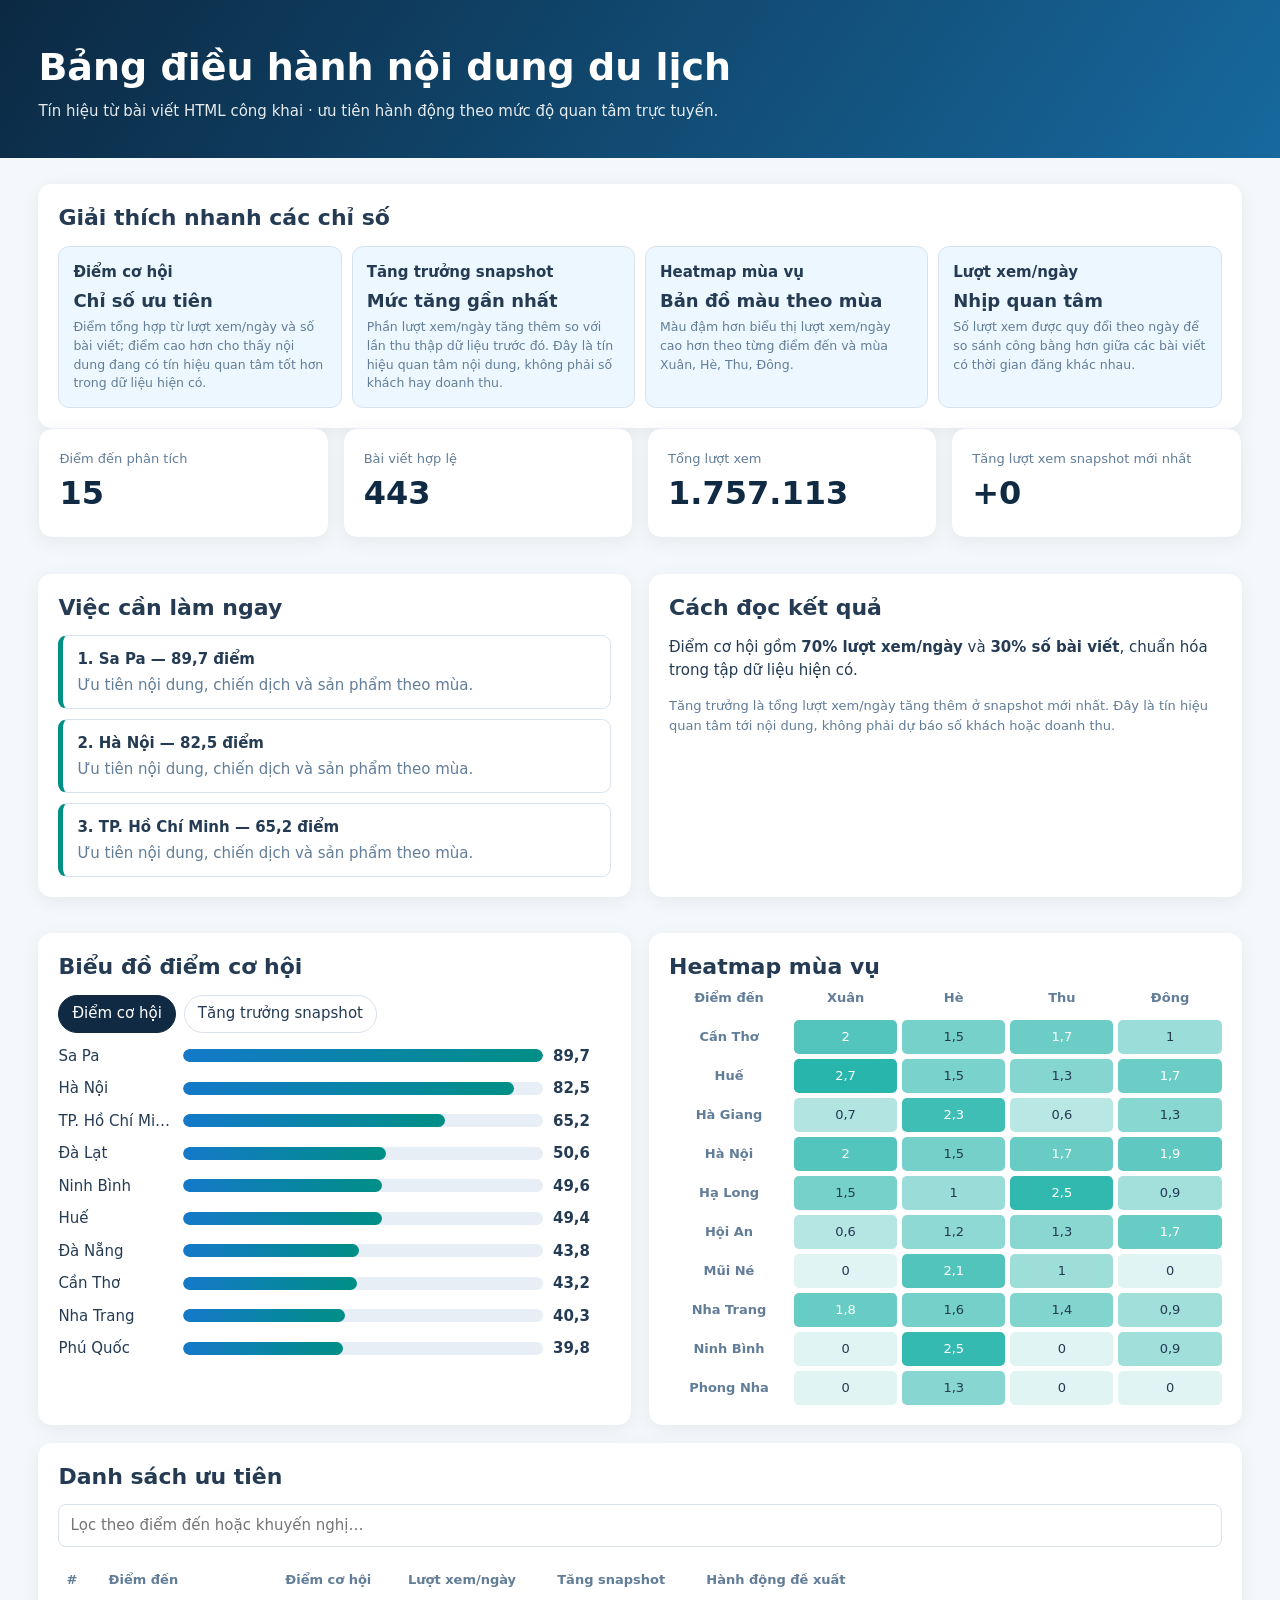
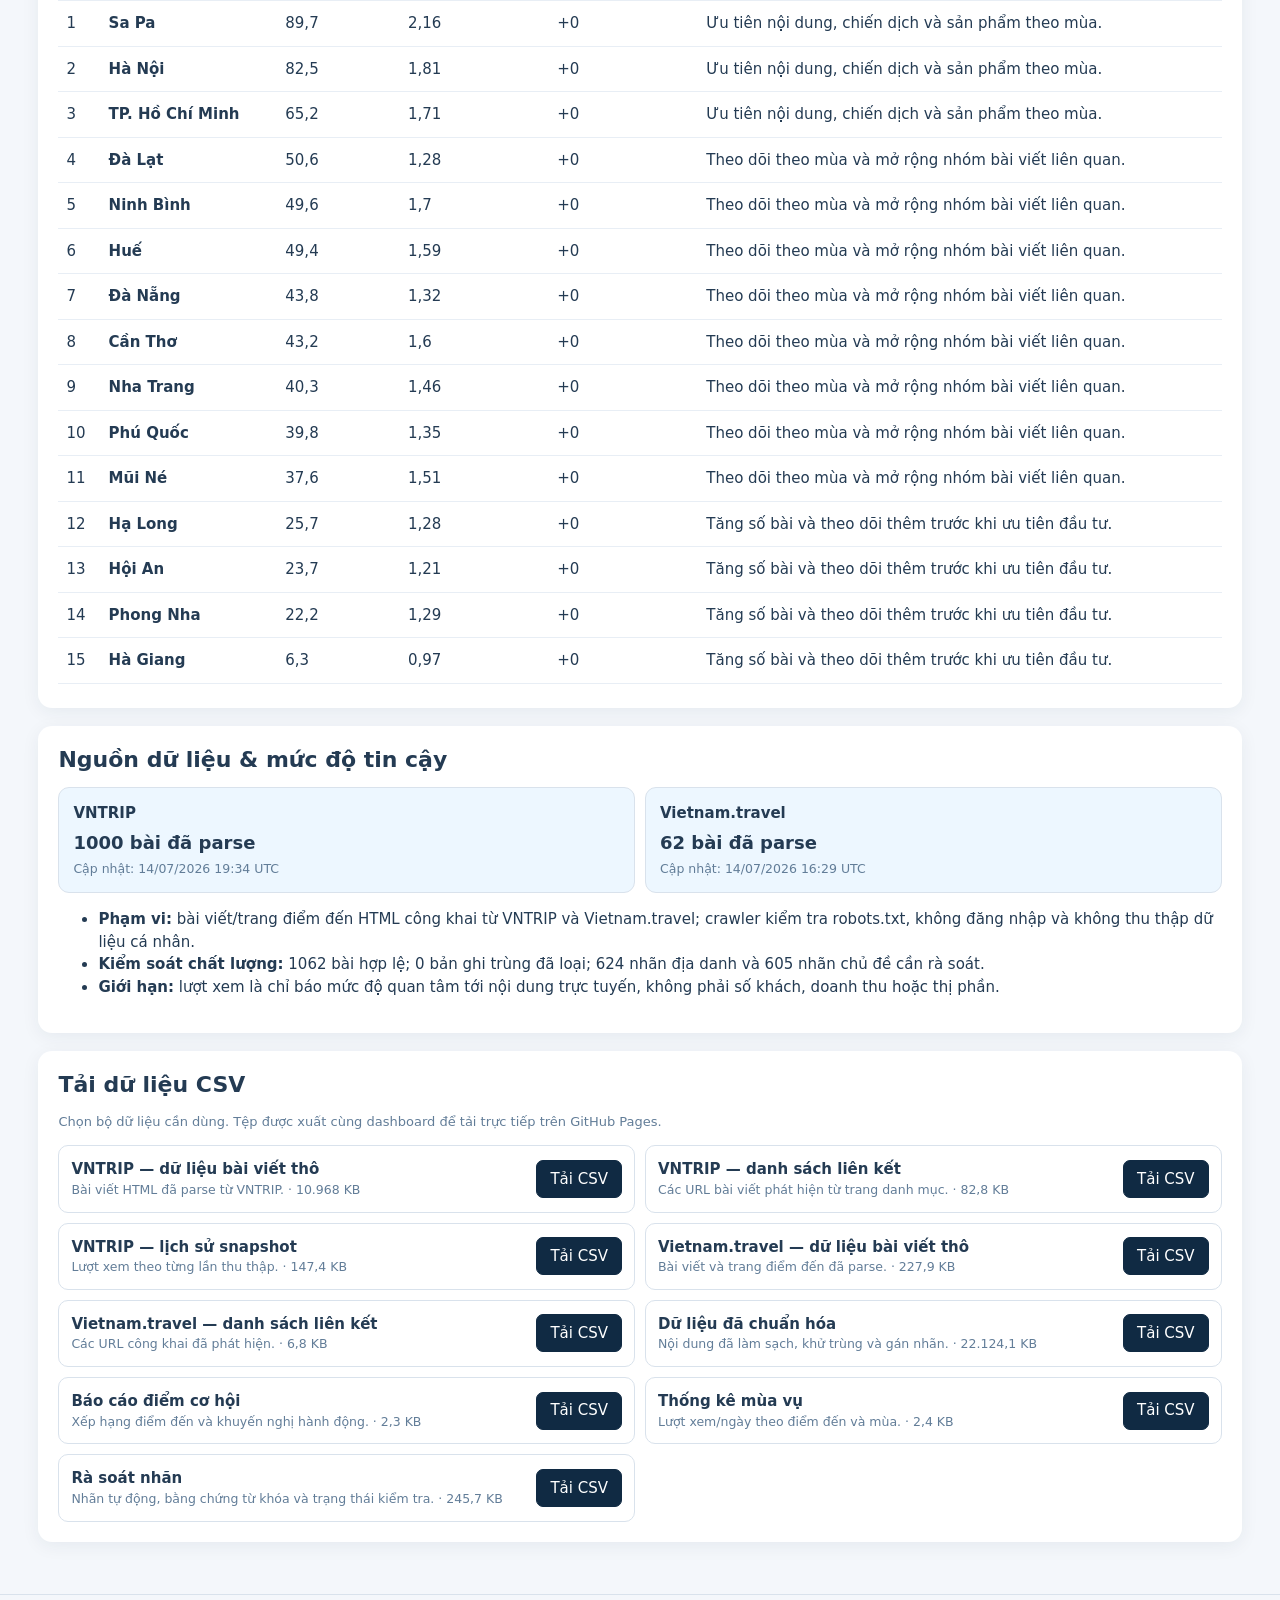
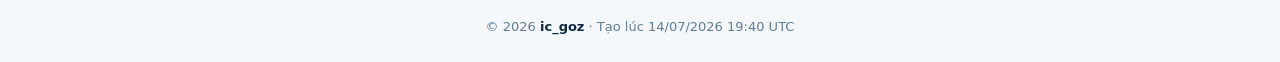
==== docs/index.html @ 6549a9a6 "chore: cập nhật dữ liệu và dashboard hằng ngày" ====
<!doctype html>
<html lang="vi"><head><meta charset="utf-8"><meta name="viewport" content="width=device-width,initial-scale=1"><title>Du lịch Việt Nam | Bảng điều hành nội dung</title><link rel="stylesheet" href="assets/dashboard.css"></head><body>
<header><h1>Bảng điều hành nội dung du lịch</h1><p>Tín hiệu từ bài viết HTML công khai · ưu tiên hành động theo mức độ quan tâm trực tuyến.</p></header>
<main><section class="panel glossary" aria-labelledby="glossary-title"><h2 id="glossary-title">Giải thích nhanh các chỉ số</h2><div class="sources"><div class="source-card"><b>Điểm cơ hội</b><span>Chỉ số ưu tiên</span><small>Điểm tổng hợp từ lượt xem/ngày và số bài viết; điểm cao hơn cho thấy nội dung đang có tín hiệu quan tâm tốt hơn trong dữ liệu hiện có.</small></div><div class="source-card"><b>Tăng trưởng snapshot</b><span>Mức tăng gần nhất</span><small>Phần lượt xem/ngày tăng thêm so với lần thu thập dữ liệu trước đó. Đây là tín hiệu quan tâm nội dung, không phải số khách hay doanh thu.</small></div><div class="source-card"><b>Heatmap mùa vụ</b><span>Bản đồ màu theo mùa</span><small>Màu đậm hơn biểu thị lượt xem/ngày cao hơn theo từng điểm đến và mùa Xuân, Hè, Thu, Đông.</small></div><div class="source-card"><b>Lượt xem/ngày</b><span>Nhịp quan tâm</span><small>Số lượt xem được quy đổi theo ngày để so sánh công bằng hơn giữa các bài viết có thời gian đăng khác nhau.</small></div></div></section><section class="cards"><div class="card"><div class="muted">Điểm đến phân tích</div><div class="metric" id="m-dest"></div></div><div class="card"><div class="muted">Bài viết hợp lệ</div><div class="metric" id="m-articles"></div></div><div class="card"><div class="muted">Tổng lượt xem</div><div class="metric" id="m-views"></div></div><div class="card"><div class="muted">Tăng lượt xem snapshot mới nhất</div><div class="metric" id="m-growth"></div></div></section>
<section class="grid"><article class="panel"><h2>Việc cần làm ngay</h2><div id="actions" class="actions"></div></article><article class="panel"><h2>Cách đọc kết quả</h2><p>Điểm cơ hội gồm <b>70% lượt xem/ngày</b> và <b>30% số bài viết</b>, chuẩn hóa trong tập dữ liệu hiện có.</p><p class="note">Tăng trưởng là tổng lượt xem/ngày tăng thêm ở snapshot mới nhất. Đây là tín hiệu quan tâm tới nội dung, không phải dự báo số khách hoặc doanh thu.</p></article></section>
<section class="grid"><article class="panel"><h2>Biểu đồ điểm cơ hội</h2><div class="tabs"><button class="active" data-mode="score">Điểm cơ hội</button><button data-mode="growth">Tăng trưởng snapshot</button></div><div id="bar-chart" class="chart"></div></article><article class="panel"><h2>Heatmap mùa vụ</h2><div class="heatmap-wrap"><div id="heatmap" class="heatmap"></div></div></article></section>
<section class="panel"><h2>Danh sách ưu tiên</h2><input id="search" class="filter" placeholder="Lọc theo điểm đến hoặc khuyến nghị…"><div class="scroll"><table><thead><tr><th>#</th><th>Điểm đến</th><th>Điểm cơ hội</th><th>Lượt xem/ngày</th><th>Tăng snapshot</th><th>Hành động đề xuất</th></tr></thead><tbody id="ranking"></tbody></table></div></section>
<section class="panel provenance"><h2>Nguồn dữ liệu &amp; mức độ tin cậy</h2><div class="sources"><div class="source-card"><b>VNTRIP</b><span>1000 bài đã parse</span><small>Cập nhật: 14/07/2026 19:34 UTC</small></div><div class="source-card"><b>Vietnam.travel</b><span>62 bài đã parse</span><small>Cập nhật: 14/07/2026 16:29 UTC</small></div></div><ul><li><b>Phạm vi:</b> bài viết/trang điểm đến HTML công khai từ VNTRIP và Vietnam.travel; crawler kiểm tra robots.txt, không đăng nhập và không thu thập dữ liệu cá nhân.</li><li><b>Kiểm soát chất lượng:</b> 1062 bài hợp lệ; 0 bản ghi trùng đã loại; 624 nhãn địa danh và 605 nhãn chủ đề cần rà soát.</li><li><b>Giới hạn:</b> lượt xem là chỉ báo mức độ quan tâm tới nội dung trực tuyến, không phải số khách, doanh thu hoặc thị phần.</li></ul></section>
<section class="panel"><h2>Tải dữ liệu CSV</h2><p class="note">Chọn bộ dữ liệu cần dùng. Tệp được xuất cùng dashboard để tải trực tiếp trên GitHub Pages.</p><ul id="download-list" class="download-list"></ul></section></main><footer>© 2026 <strong>ic_goz</strong> · Tạo lúc 14/07/2026 19:40 UTC</footer>
<script>window.dashboardData={scores:[{"destination": "Sa Pa", "article_count": 51, "total_views": 274970.0, "median_views_per_day": 2.16, "interest_score": 89.74, "latest_views_growth": 0.0, "opportunity_score": 89.74, "score_basis": "Dữ liệu nội dung trực tuyến", "recommendation": "Ưu tiên nội dung, chiến dịch và sản phẩm theo mùa."}, {"destination": "Hà Nội", "article_count": 77, "total_views": 310574.0, "median_views_per_day": 1.81, "interest_score": 82.52, "latest_views_growth": 0.0, "opportunity_score": 82.52, "score_basis": "Dữ liệu nội dung trực tuyến", "recommendation": "Ưu tiên nội dung, chiến dịch và sản phẩm theo mùa."}, {"destination": "TP. Hồ Chí Minh", "article_count": 47, "total_views": 247400.0, "median_views_per_day": 1.71, "interest_score": 65.23, "latest_views_growth": 0.0, "opportunity_score": 65.23, "score_basis": "Dữ liệu nội dung trực tuyến", "recommendation": "Ưu tiên nội dung, chiến dịch và sản phẩm theo mùa."}, {"destination": "Đà Lạt", "article_count": 74, "total_views": 295933.0, "median_views_per_day": 1.28, "interest_score": 50.64, "latest_views_growth": 0.0, "opportunity_score": 50.64, "score_basis": "Dữ liệu nội dung trực tuyến", "recommendation": "Theo dõi theo mùa và mở rộng nhóm bài viết liên quan."}, {"destination": "Ninh Bình", "article_count": 8, "total_views": 38400.0, "median_views_per_day": 1.7, "interest_score": 49.57, "latest_views_growth": 0.0, "opportunity_score": 49.57, "score_basis": "Dữ liệu nội dung trực tuyến", "recommendation": "Theo dõi theo mùa và mở rộng nhóm bài viết liên quan."}, {"destination": "Huế", "article_count": 24, "total_views": 90643.0, "median_views_per_day": 1.59, "interest_score": 49.44, "latest_views_growth": 0.0, "opportunity_score": 49.44, "score_basis": "Dữ liệu nội dung trực tuyến", "recommendation": "Theo dõi theo mùa và mở rộng nhóm bài viết liên quan."}, {"destination": "Đà Nẵng", "article_count": 50, "total_views": 149430.0, "median_views_per_day": 1.32, "interest_score": 43.76, "latest_views_growth": 0.0, "opportunity_score": 43.76, "score_basis": "Dữ liệu nội dung trực tuyến", "recommendation": "Theo dõi theo mùa và mở rộng nhóm bài viết liên quan."}, {"destination": "Cần Thơ", "article_count": 6, "total_views": 20600.0, "median_views_per_day": 1.6, "interest_score": 43.2, "latest_views_growth": 0.0, "opportunity_score": 43.2, "score_basis": "Dữ liệu nội dung trực tuyến", "recommendation": "Theo dõi theo mùa và mở rộng nhóm bài viết liên quan."}, {"destination": "Nha Trang", "article_count": 19, "total_views": 70400.0, "median_views_per_day": 1.46, "interest_score": 40.31, "latest_views_growth": 0.0, "opportunity_score": 40.31, "score_basis": "Dữ liệu nội dung trực tuyến", "recommendation": "Theo dõi theo mùa và mở rộng nhóm bài viết liên quan."}, {"destination": "Phú Quốc", "article_count": 36, "total_views": 110560.0, "median_views_per_day": 1.35, "interest_score": 39.78, "latest_views_growth": 0.0, "opportunity_score": 39.78, "score_basis": "Dữ liệu nội dung trực tuyến", "recommendation": "Theo dõi theo mùa và mở rộng nhóm bài viết liên quan."}, {"destination": "Mũi Né", "article_count": 5, "total_views": 14600.0, "median_views_per_day": 1.51, "interest_score": 37.62, "latest_views_growth": 0.0, "opportunity_score": 37.62, "score_basis": "Dữ liệu nội dung trực tuyến", "recommendation": "Theo dõi theo mùa và mở rộng nhóm bài viết liên quan."}, {"destination": "Hạ Long", "article_count": 11, "total_views": 39784.0, "median_views_per_day": 1.28, "interest_score": 25.69, "latest_views_growth": 0.0, "opportunity_score": 25.69, "score_basis": "Dữ liệu nội dung trực tuyến", "recommendation": "Tăng số bài và theo dõi thêm trước khi ưu tiên đầu tư."}, {"destination": "Hội An", "article_count": 17, "total_views": 48731.0, "median_views_per_day": 1.21, "interest_score": 23.69, "latest_views_growth": 0.0, "opportunity_score": 23.69, "score_basis": "Dữ liệu nội dung trực tuyến", "recommendation": "Tăng số bài và theo dõi thêm trước khi ưu tiên đầu tư."}, {"destination": "Phong Nha", "article_count": 1, "total_views": 1900.0, "median_views_per_day": 1.29, "interest_score": 22.16, "latest_views_growth": 0.0, "opportunity_score": 22.16, "score_basis": "Dữ liệu nội dung trực tuyến", "recommendation": "Tăng số bài và theo dõi thêm trước khi ưu tiên đầu tư."}, {"destination": "Hà Giang", "article_count": 17, "total_views": 43188.0, "median_views_per_day": 0.97, "interest_score": 6.32, "latest_views_growth": 0.0, "opportunity_score": 6.32, "score_basis": "Dữ liệu nội dung trực tuyến", "recommendation": "Tăng số bài và theo dõi thêm trước khi ưu tiên đầu tư."}],seasons:[{"destination": "Cần Thơ", "season": "Xuân", "article_count": 1, "total_views": 4700.0, "median_views_per_day": 2.0434782608695654}, {"destination": "Cần Thơ", "season": "Hè", "article_count": 3, "total_views": 9900.0, "median_views_per_day": 1.5315315315315314}, {"destination": "Cần Thơ", "season": "Thu", "article_count": 1, "total_views": 3600.0, "median_views_per_day": 1.6705336426914152}, {"destination": "Cần Thơ", "season": "Đông", "article_count": 1, "total_views": 2400.0, "median_views_per_day": 1.0}, {"destination": "Huế", "season": "Xuân", "article_count": 2, "total_views": 12300.0, "median_views_per_day": 2.6592240965512914}, {"destination": "Huế", "season": "Hè", "article_count": 9, "total_views": 34100.0, "median_views_per_day": 1.4775725593667546}, {"destination": "Huế", "season": "Thu", "article_count": 5, "total_views": 10898.0, "median_views_per_day": 1.3167013167013166}, {"destination": "Huế", "season": "Đông", "article_count": 8, "total_views": 33345.0, "median_views_per_day": 1.6944199302672125}, {"destination": "Hà Giang", "season": "Xuân", "article_count": 2, "total_views": 1945.0, "median_views_per_day": 0.6743589191748539}, {"destination": "Hà Giang", "season": "Hè", "article_count": 4, "total_views": 15470.0, "median_views_per_day": 2.323736114259805}, {"destination": "Hà Giang", "season": "Thu", "article_count": 2, "total_views": 2082.0, "median_views_per_day": 0.5669847980794575}, {"destination": "Hà Giang", "season": "Đông", "article_count": 9, "total_views": 23691.0, "median_views_per_day": 1.265206812652068}, {"destination": "Hà Nội", "season": "Xuân", "article_count": 13, "total_views": 76600.0, "median_views_per_day": 2.043944813490036}, {"destination": "Hà Nội", "season": "Hè", "article_count": 19, "total_views": 65600.0, "median_views_per_day": 1.5483182060864922}, {"destination": "Hà Nội", "season": "Thu", "article_count": 15, "total_views": 51222.0, "median_views_per_day": 1.7330210772833723}, {"destination": "Hà Nội", "season": "Đông", "article_count": 30, "total_views": 117152.0, "median_views_per_day": 1.880794351064904}, {"destination": "Hạ Long", "season": "Xuân", "article_count": 3, "total_views": 18500.0, "median_views_per_day": 1.5376984126984128}, {"destination": "Hạ Long", "season": "Hè", "article_count": 3, "total_views": 11800.0, "median_views_per_day": 1.0240427426536065}, {"destination": "Hạ Long", "season": "Thu", "article_count": 2, "total_views": 1846.0, "median_views_per_day": 2.526753642453345}, {"destination": "Hạ Long", "season": "Đông", "article_count": 3, "total_views": 7638.0, "median_views_per_day": 0.8836524300441826}, {"destination": "Hội An", "season": "Xuân", "article_count": 5, "total_views": 7631.0, "median_views_per_day": 0.6166495375128469}, {"destination": "Hội An", "season": "Hè", "article_count": 6, "total_views": 18800.0, "median_views_per_day": 1.178184156120801}, {"destination": "Hội An", "season": "Thu", "article_count": 2, "total_views": 3600.0, "median_views_per_day": 1.2510655900904473}, {"destination": "Hội An", "season": "Đông", "article_count": 4, "total_views": 18700.0, "median_views_per_day": 1.7492022443022852}, {"destination": "Mũi Né", "season": "Hè", "article_count": 2, "total_views": 9200.0, "median_views_per_day": 2.0519792840454043}, {"destination": "Mũi Né", "season": "Thu", "article_count": 3, "total_views": 5400.0, "median_views_per_day": 0.9715475364330326}, {"destination": "Nha Trang", "season": "Xuân", "article_count": 3, "total_views": 12300.0, "median_views_per_day": 1.75513698630137}, {"destination": "Nha Trang", "season": "Hè", "article_count": 11, "total_views": 42500.0, "median_views_per_day": 1.568803227252353}, {"destination": "Nha Trang", "season": "Thu", "article_count": 1, "total_views": 2000.0, "median_views_per_day": 1.3596193065941535}, {"destination": "Nha Trang", "season": "Đông", "article_count": 4, "total_views": 13600.0, "median_views_per_day": 0.9222617979539992}, {"destination": "Ninh Bình", "season": "Hè", "article_count": 5, "total_views": 29300.0, "median_views_per_day": 2.484472049689441}, {"destination": "Ninh Bình", "season": "Đông", "article_count": 3, "total_views": 9100.0, "median_views_per_day": 0.9174311926605504}, {"destination": "Phong Nha", "season": "Hè", "article_count": 1, "total_views": 1900.0, "median_views_per_day": 1.2872628726287263}, {"destination": "Phú Quốc", "season": "Xuân", "article_count": 6, "total_views": 21800.0, "median_views_per_day": 1.328672734996971}, {"destination": "Phú Quốc", "season": "Hè", "article_count": 8, "total_views": 24600.0, "median_views_per_day": 1.3941908369048803}, {"destination": "Phú Quốc", "season": "Thu", "article_count": 9, "total_views": 24391.0, "median_views_per_day": 1.3647058823529412}, {"destination": "Phú Quốc", "season": "Đông", "article_count": 13, "total_views": 39769.0, "median_views_per_day": 1.0890151515151516}, {"destination": "Sa Pa", "season": "Xuân", "article_count": 7, "total_views": 27681.0, "median_views_per_day": 2.083333333333333}, {"destination": "Sa Pa", "season": "Hè", "article_count": 9, "total_views": 36000.0, "median_views_per_day": 1.8633540372670807}, {"destination": "Sa Pa", "season": "Thu", "article_count": 7, "total_views": 30900.0, "median_views_per_day": 2.6695526695526697}, {"destination": "Sa Pa", "season": "Đông", "article_count": 28, "total_views": 180389.0, "median_views_per_day": 2.2329197459714782}, {"destination": "TP. Hồ Chí Minh", "season": "Xuân", "article_count": 11, "total_views": 65800.0, "median_views_per_day": 2.865916069600819}, {"destination": "TP. Hồ Chí Minh", "season": "Hè", "article_count": 16, "total_views": 69331.0, "median_views_per_day": 1.5256352168382006}, {"destination": "TP. Hồ Chí Minh", "season": "Thu", "article_count": 6, "total_views": 25552.0, "median_views_per_day": 1.3852742435618164}, {"destination": "TP. Hồ Chí Minh", "season": "Đông", "article_count": 14, "total_views": 86717.0, "median_views_per_day": 1.885688760316515}, {"destination": "Đà Lạt", "season": "Xuân", "article_count": 20, "total_views": 71924.0, "median_views_per_day": 1.2973455630043105}, {"destination": "Đà Lạt", "season": "Hè", "article_count": 10, "total_views": 62900.0, "median_views_per_day": 2.472223884926537}, {"destination": "Đà Lạt", "season": "Thu", "article_count": 10, "total_views": 28977.0, "median_views_per_day": 1.01547252724766}, {"destination": "Đà Lạt", "season": "Đông", "article_count": 34, "total_views": 132132.0, "median_views_per_day": 1.2667515519575838}, {"destination": "Đà Nẵng", "season": "Xuân", "article_count": 15, "total_views": 43525.0, "median_views_per_day": 1.1242973141786383}, {"destination": "Đà Nẵng", "season": "Hè", "article_count": 16, "total_views": 47667.0, "median_views_per_day": 1.333278448673514}, {"destination": "Đà Nẵng", "season": "Thu", "article_count": 8, "total_views": 27195.0, "median_views_per_day": 1.4757383481232855}, {"destination": "Đà Nẵng", "season": "Đông", "article_count": 11, "total_views": 31043.0, "median_views_per_day": 1.3114754098360657}],metrics:{"destinations": 15, "articles": 443, "views": 1757113.0, "growth": 0.0},downloads:[{"title": "VNTRIP — dữ liệu bài viết thô", "file": "data/rawdata_vntrip.csv", "description": "Bài viết HTML đã parse từ VNTRIP.", "size_kb": 10968.0}, {"title": "VNTRIP — danh sách liên kết", "file": "data/links_vntrip.csv", "description": "Các URL bài viết phát hiện từ trang danh mục.", "size_kb": 82.8}, {"title": "VNTRIP — lịch sử snapshot", "file": "data/article_snapshots.csv", "description": "Lượt xem theo từng lần thu thập.", "size_kb": 147.4}, {"title": "Vietnam.travel — dữ liệu bài viết thô", "file": "data/rawdata_vietnam_travel.csv", "description": "Bài viết và trang điểm đến đã parse.", "size_kb": 227.9}, {"title": "Vietnam.travel — danh sách liên kết", "file": "data/links_vietnam_travel.csv", "description": "Các URL công khai đã phát hiện.", "size_kb": 6.8}, {"title": "Dữ liệu đã chuẩn hóa", "file": "data/normalized_articles.csv", "description": "Nội dung đã làm sạch, khử trùng và gán nhãn.", "size_kb": 22124.1}, {"title": "Báo cáo điểm cơ hội", "file": "data/destination_opportunity_scores.csv", "description": "Xếp hạng điểm đến và khuyến nghị hành động.", "size_kb": 2.3}, {"title": "Thống kê mùa vụ", "file": "data/destination_season_stats.csv", "description": "Lượt xem/ngày theo điểm đến và mùa.", "size_kb": 2.4}, {"title": "Rà soát nhãn", "file": "data/label_review.csv", "description": "Nhãn tự động, bằng chứng từ khóa và trạng thái kiểm tra.", "size_kb": 245.7}]};</script><script src="assets/dashboard.js"></script></body></html>
---- docs/assets/dashboard.css ----
:root{--navy:#102a43;--blue:#1479c9;--teal:#008f86;--bg:#f4f7fb;--surface:#fff;--ink:#243b53;--muted:#627d98;--line:#d9e2ec}*{box-sizing:border-box}html{scroll-behavior:smooth}body{margin:0;overflow-x:hidden;background:var(--bg);color:var(--ink);font:15px/1.5 system-ui,-apple-system,"Segoe UI",sans-serif}header{padding:clamp(28px,6vw,44px) clamp(20px,3vw,48px) clamp(26px,5vw,36px);background:linear-gradient(125deg,#0b2943,#17699e);color:#fff}h1,h2{margin:0;line-height:1.25}h1{font-size:clamp(25px,4vw,38px)}h2{font-size:clamp(18px,2.4vw,22px)}header p{max-width:720px;margin:8px 0 0;opacity:.9}main{width:100%;margin:26px auto 52px;padding:0 clamp(14px,3vw,48px)}.cards,.grid{display:grid;gap:18px}.cards{grid-template-columns:repeat(4,minmax(0,1fr));gap:14px}.grid{grid-template-columns:repeat(2,minmax(0,1fr));margin-top:18px}.card,.panel{padding:20px;border-radius:14px;background:var(--surface);box-shadow:0 4px 18px #102a4310}.card{border:1px solid #eaf0f6}.panel{margin-top:18px}.metric{font-size:clamp(26px,4vw,32px);font-weight:800;color:var(--navy)}.muted,.note{font-size:13px;color:var(--muted)}.actions{display:grid;gap:10px;margin-top:14px}.action{padding:12px 14px;border:1px solid var(--line);border-left:5px solid var(--teal);border-radius:9px}.action p{margin:3px 0 0;color:var(--muted)}button,.filter{font:inherit}button{min-height:38px;padding:6px 13px;border:1px solid var(--line);border-radius:20px;background:#fff;color:var(--ink);cursor:pointer;touch-action:manipulation}button:focus-visible,.filter:focus-visible{outline:3px solid #f5a623;outline-offset:2px}.tabs{display:flex;flex-wrap:wrap;gap:8px;margin:14px 0 12px}.tabs .active,.download-button{border-color:var(--navy);background:var(--navy);color:#fff}.chart{display:grid;min-height:320px;gap:10px;align-content:start}.bar-row{display:grid;grid-template-columns:115px minmax(0,1fr) 58px;gap:10px;align-items:center}.label{overflow:hidden;text-overflow:ellipsis;white-space:nowrap}.track{height:13px;overflow:hidden;border-radius:20px;background:#e7eef5}.bar{height:100%;border-radius:20px;background:linear-gradient(90deg,var(--blue),var(--teal))}.heatmap{display:grid;grid-template-columns:120px repeat(4,minmax(0,1fr));gap:5px;align-items:center;font-size:13px}.cell{min-width:0;min-height:34px;padding:7px;overflow-wrap:anywhere;border-radius:5px;text-align:center}.head{font-weight:700;color:var(--muted)}.filter{width:100%;min-height:42px;margin:14px 0 12px;padding:9px 11px;border:1px solid var(--line);border-radius:8px;background:#fff}.scroll{overflow-x:auto;overflow-y:hidden;padding-bottom:4px;-webkit-overflow-scrolling:touch}table{width:100%;min-width:820px;border-collapse:collapse}td,th{padding:11px 8px;border-bottom:1px solid #e8eef5;text-align:left;vertical-align:top}th{color:var(--muted);font-size:13px;white-space:nowrap}.sources{display:grid;grid-template-columns:repeat(auto-fit,minmax(190px,1fr));gap:10px;margin-top:14px}.source-card{padding:14px;border:1px solid var(--line);border-radius:11px;background:#edf7ff}.source-card b,.source-card span,.source-card small,.download-item b,.download-item small{display:block}.source-card span{margin:4px 0;font-size:18px;font-weight:800}.source-card small,.download-item small{color:var(--muted)}.download-list{display:grid;grid-template-columns:repeat(2,minmax(0,1fr));gap:10px;margin:14px 0 0;padding:0;list-style:none}.download-item{display:flex;align-items:center;justify-content:space-between;gap:10px;padding:12px;border:1px solid var(--line);border-radius:10px}.download-button{flex:0 0 auto;border-radius:7px}footer{padding:22px 18px 26px;border-top:1px solid var(--line);color:var(--muted);font-size:13px;text-align:center}footer strong{color:var(--navy)}@media(max-width:780px){main{margin-top:18px;margin-bottom:34px;padding:0 14px}.cards{grid-template-columns:repeat(2,minmax(0,1fr));gap:10px}.grid{grid-template-columns:1fr;gap:0;margin-top:10px}.card,.panel{padding:16px;border-radius:12px}.panel{margin-top:12px}.chart{min-height:260px}.download-list{grid-template-columns:1fr}}@media(max-width:480px){body{font-size:14px}.cards{grid-template-columns:1fr}.bar-row{grid-template-columns:minmax(0,1fr) 50px;gap:8px}.bar-row .label{grid-column:1/-1}.bar-row .track{grid-column:1}.bar-row b{grid-column:2;grid-row:2}.heatmap{grid-template-columns:84px repeat(4,minmax(0,1fr));font-size:12px}.cell{padding:6px 3px}.download-item{flex-direction:column;align-items:flex-start}.download-button{width:100%}.tabs button{flex:1 1 145px}}
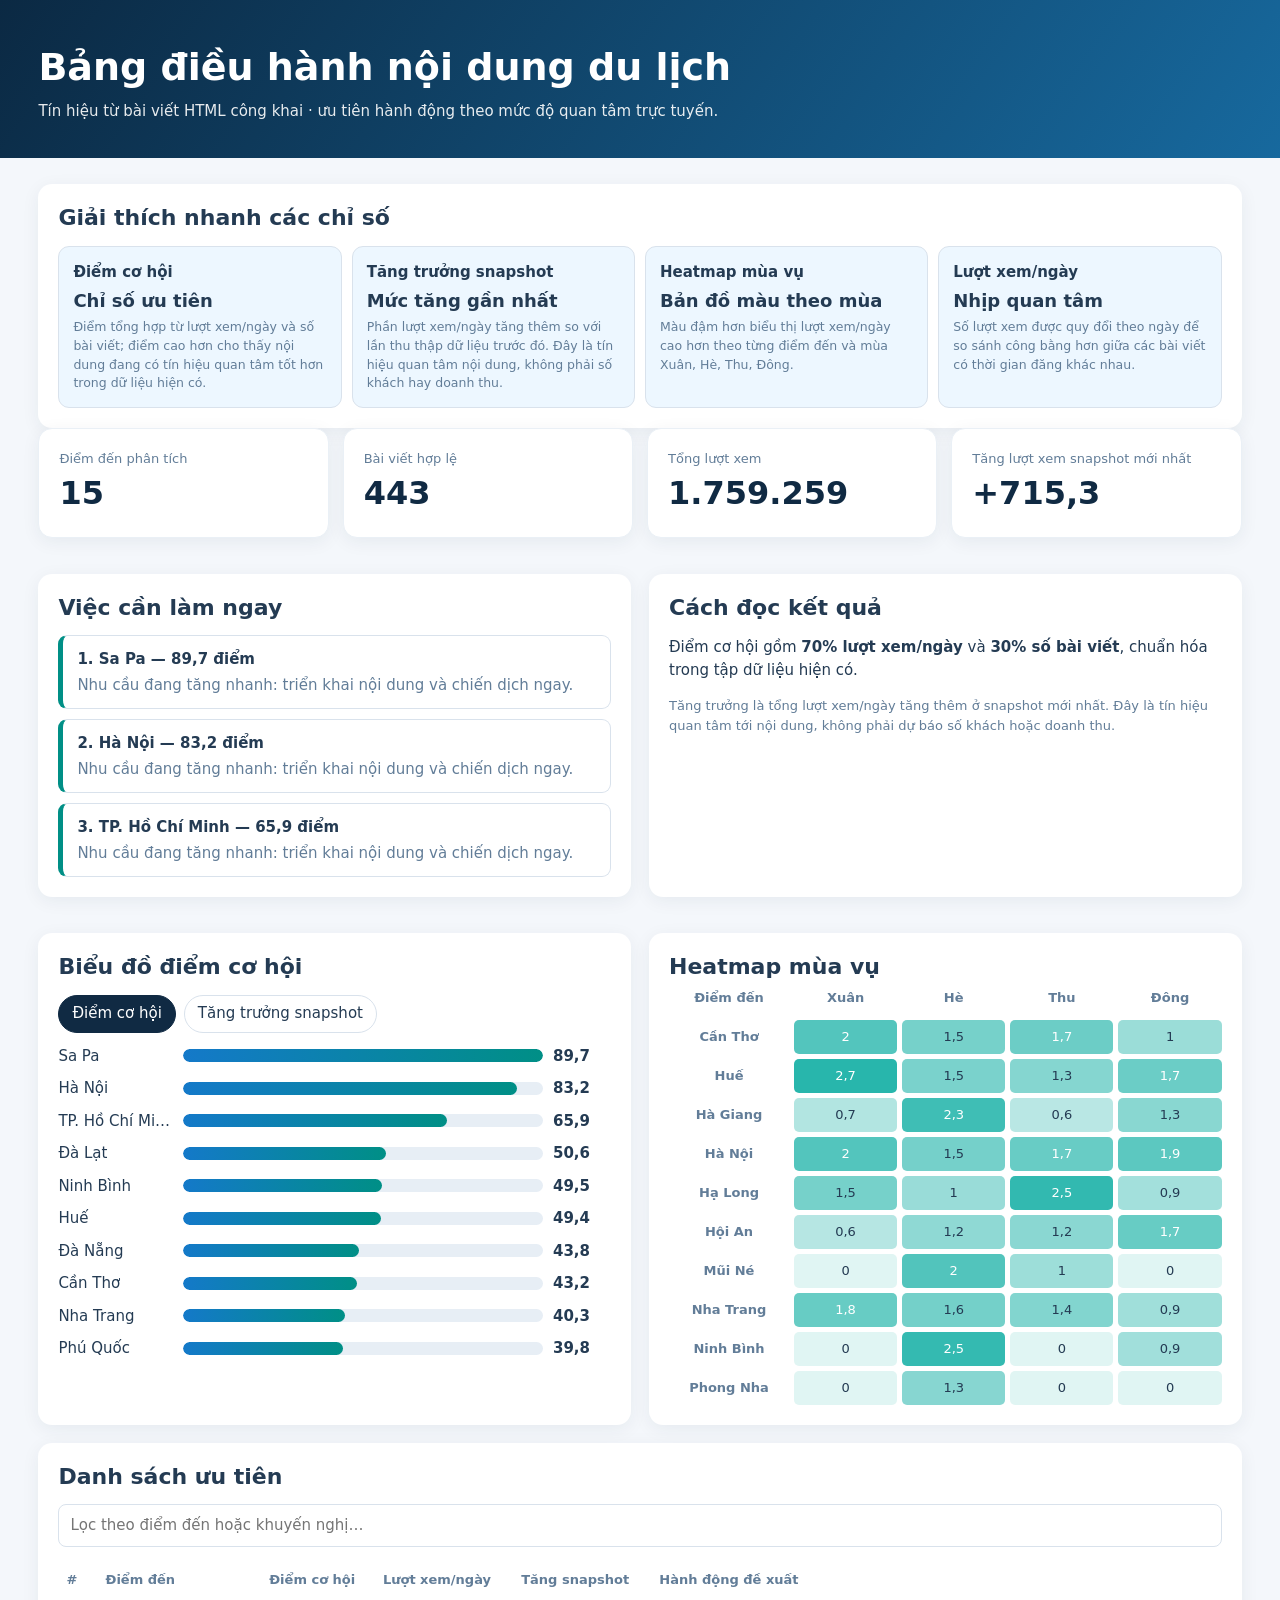
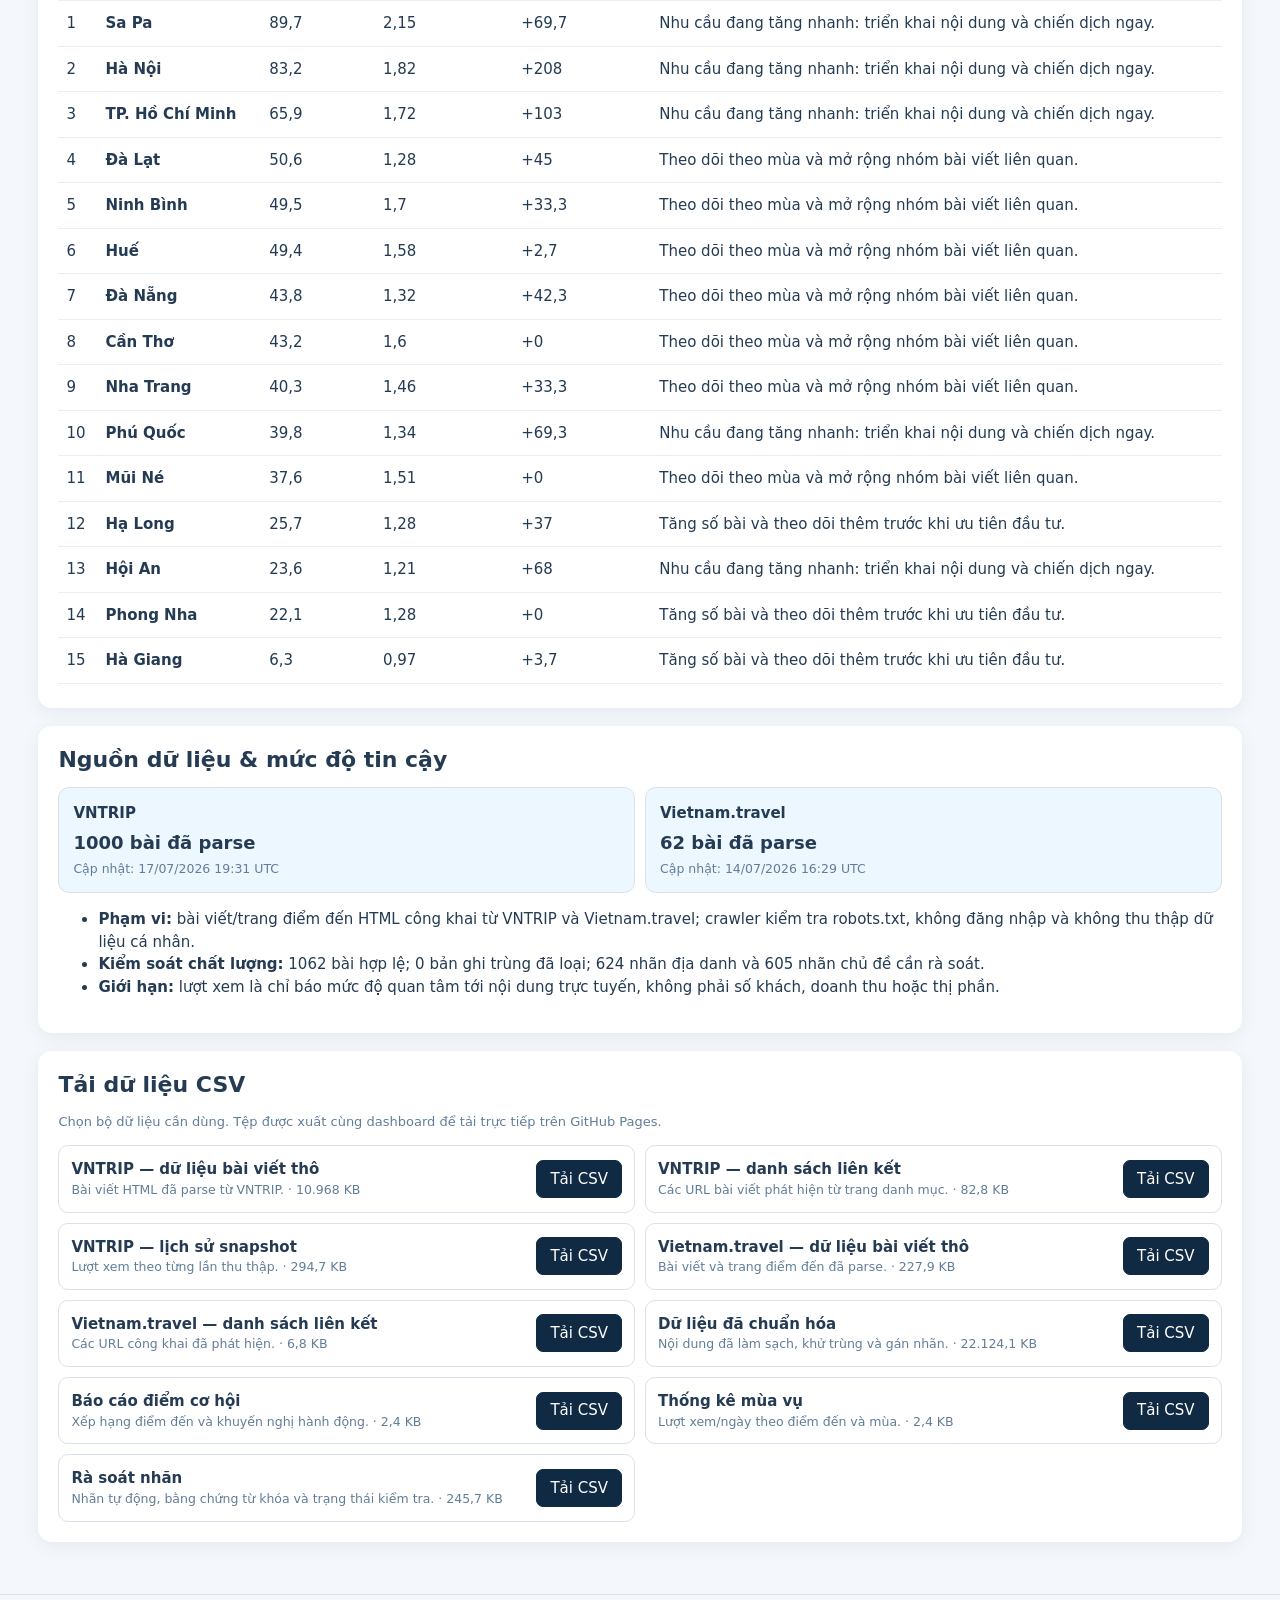
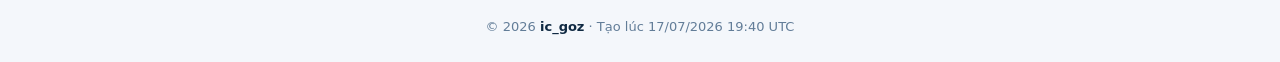
==== commit 6dd743ea: "chore: cập nhật dữ liệu và dashboard hằng ngày" ====
--- a/docs/index.html
+++ b/docs/index.html
@@ -5,6 +5,6 @@
 <section class="grid"><article class="panel"><h2>Việc cần làm ngay</h2><div id="actions" class="actions"></div></article><article class="panel"><h2>Cách đọc kết quả</h2><p>Điểm cơ hội gồm <b>70% lượt xem/ngày</b> và <b>30% số bài viết</b>, chuẩn hóa trong tập dữ liệu hiện có.</p><p class="note">Tăng trưởng là tổng lượt xem/ngày tăng thêm ở snapshot mới nhất. Đây là tín hiệu quan tâm tới nội dung, không phải dự báo số khách hoặc doanh thu.</p></article></section>
 <section class="grid"><article class="panel"><h2>Biểu đồ điểm cơ hội</h2><div class="tabs"><button class="active" data-mode="score">Điểm cơ hội</button><button data-mode="growth">Tăng trưởng snapshot</button></div><div id="bar-chart" class="chart"></div></article><article class="panel"><h2>Heatmap mùa vụ</h2><div class="heatmap-wrap"><div id="heatmap" class="heatmap"></div></div></article></section>
 <section class="panel"><h2>Danh sách ưu tiên</h2><input id="search" class="filter" placeholder="Lọc theo điểm đến hoặc khuyến nghị…"><div class="scroll"><table><thead><tr><th>#</th><th>Điểm đến</th><th>Điểm cơ hội</th><th>Lượt xem/ngày</th><th>Tăng snapshot</th><th>Hành động đề xuất</th></tr></thead><tbody id="ranking"></tbody></table></div></section>
-<section class="panel provenance"><h2>Nguồn dữ liệu &amp; mức độ tin cậy</h2><div class="sources"><div class="source-card"><b>VNTRIP</b><span>1000 bài đã parse</span><small>Cập nhật: 14/07/2026 19:34 UTC</small></div><div class="source-card"><b>Vietnam.travel</b><span>62 bài đã parse</span><small>Cập nhật: 14/07/2026 16:29 UTC</small></div></div><ul><li><b>Phạm vi:</b> bài viết/trang điểm đến HTML công khai từ VNTRIP và Vietnam.travel; crawler kiểm tra robots.txt, không đăng nhập và không thu thập dữ liệu cá nhân.</li><li><b>Kiểm soát chất lượng:</b> 1062 bài hợp lệ; 0 bản ghi trùng đã loại; 624 nhãn địa danh và 605 nhãn chủ đề cần rà soát.</li><li><b>Giới hạn:</b> lượt xem là chỉ báo mức độ quan tâm tới nội dung trực tuyến, không phải số khách, doanh thu hoặc thị phần.</li></ul></section>
-<section class="panel"><h2>Tải dữ liệu CSV</h2><p class="note">Chọn bộ dữ liệu cần dùng. Tệp được xuất cùng dashboard để tải trực tiếp trên GitHub Pages.</p><ul id="download-list" class="download-list"></ul></section></main><footer>© 2026 <strong>ic_goz</strong> · Tạo lúc 14/07/2026 19:40 UTC</footer>
-<script>window.dashboardData={scores:[{"destination": "Sa Pa", "article_count": 51, "total_views": 274970.0, "median_views_per_day": 2.16, "interest_score": 89.74, "latest_views_growth": 0.0, "opportunity_score": 89.74, "score_basis": "Dữ liệu nội dung trực tuyến", "recommendation": "Ưu tiên nội dung, chiến dịch và sản phẩm theo mùa."}, {"destination": "Hà Nội", "article_count": 77, "total_views": 310574.0, "median_views_per_day": 1.81, "interest_score": 82.52, "latest_views_growth": 0.0, "opportunity_score": 82.52, "score_basis": "Dữ liệu nội dung trực tuyến", "recommendation": "Ưu tiên nội dung, chiến dịch và sản phẩm theo mùa."}, {"destination": "TP. Hồ Chí Minh", "article_count": 47, "total_views": 247400.0, "median_views_per_day": 1.71, "interest_score": 65.23, "latest_views_growth": 0.0, "opportunity_score": 65.23, "score_basis": "Dữ liệu nội dung trực tuyến", "recommendation": "Ưu tiên nội dung, chiến dịch và sản phẩm theo mùa."}, {"destination": "Đà Lạt", "article_count": 74, "total_views": 295933.0, "median_views_per_day": 1.28, "interest_score": 50.64, "latest_views_growth": 0.0, "opportunity_score": 50.64, "score_basis": "Dữ liệu nội dung trực tuyến", "recommendation": "Theo dõi theo mùa và mở rộng nhóm bài viết liên quan."}, {"destination": "Ninh Bình", "article_count": 8, "total_views": 38400.0, "median_views_per_day": 1.7, "interest_score": 49.57, "latest_views_growth": 0.0, "opportunity_score": 49.57, "score_basis": "Dữ liệu nội dung trực tuyến", "recommendation": "Theo dõi theo mùa và mở rộng nhóm bài viết liên quan."}, {"destination": "Huế", "article_count": 24, "total_views": 90643.0, "median_views_per_day": 1.59, "interest_score": 49.44, "latest_views_growth": 0.0, "opportunity_score": 49.44, "score_basis": "Dữ liệu nội dung trực tuyến", "recommendation": "Theo dõi theo mùa và mở rộng nhóm bài viết liên quan."}, {"destination": "Đà Nẵng", "article_count": 50, "total_views": 149430.0, "median_views_per_day": 1.32, "interest_score": 43.76, "latest_views_growth": 0.0, "opportunity_score": 43.76, "score_basis": "Dữ liệu nội dung trực tuyến", "recommendation": "Theo dõi theo mùa và mở rộng nhóm bài viết liên quan."}, {"destination": "Cần Thơ", "article_count": 6, "total_views": 20600.0, "median_views_per_day": 1.6, "interest_score": 43.2, "latest_views_growth": 0.0, "opportunity_score": 43.2, "score_basis": "Dữ liệu nội dung trực tuyến", "recommendation": "Theo dõi theo mùa và mở rộng nhóm bài viết liên quan."}, {"destination": "Nha Trang", "article_count": 19, "total_views": 70400.0, "median_views_per_day": 1.46, "interest_score": 40.31, "latest_views_growth": 0.0, "opportunity_score": 40.31, "score_basis": "Dữ liệu nội dung trực tuyến", "recommendation": "Theo dõi theo mùa và mở rộng nhóm bài viết liên quan."}, {"destination": "Phú Quốc", "article_count": 36, "total_views": 110560.0, "median_views_per_day": 1.35, "interest_score": 39.78, "latest_views_growth": 0.0, "opportunity_score": 39.78, "score_basis": "Dữ liệu nội dung trực tuyến", "recommendation": "Theo dõi theo mùa và mở rộng nhóm bài viết liên quan."}, {"destination": "Mũi Né", "article_count": 5, "total_views": 14600.0, "median_views_per_day": 1.51, "interest_score": 37.62, "latest_views_growth": 0.0, "opportunity_score": 37.62, "score_basis": "Dữ liệu nội dung trực tuyến", "recommendation": "Theo dõi theo mùa và mở rộng nhóm bài viết liên quan."}, {"destination": "Hạ Long", "article_count": 11, "total_views": 39784.0, "median_views_per_day": 1.28, "interest_score": 25.69, "latest_views_growth": 0.0, "opportunity_score": 25.69, "score_basis": "Dữ liệu nội dung trực tuyến", "recommendation": "Tăng số bài và theo dõi thêm trước khi ưu tiên đầu tư."}, {"destination": "Hội An", "article_count": 17, "total_views": 48731.0, "median_views_per_day": 1.21, "interest_score": 23.69, "latest_views_growth": 0.0, "opportunity_score": 23.69, "score_basis": "Dữ liệu nội dung trực tuyến", "recommendation": "Tăng số bài và theo dõi thêm trước khi ưu tiên đầu tư."}, {"destination": "Phong Nha", "article_count": 1, "total_views": 1900.0, "median_views_per_day": 1.29, "interest_score": 22.16, "latest_views_growth": 0.0, "opportunity_score": 22.16, "score_basis": "Dữ liệu nội dung trực tuyến", "recommendation": "Tăng số bài và theo dõi thêm trước khi ưu tiên đầu tư."}, {"destination": "Hà Giang", "article_count": 17, "total_views": 43188.0, "median_views_per_day": 0.97, "interest_score": 6.32, "latest_views_growth": 0.0, "opportunity_score": 6.32, "score_basis": "Dữ liệu nội dung trực tuyến", "recommendation": "Tăng số bài và theo dõi thêm trước khi ưu tiên đầu tư."}],seasons:[{"destination": "Cần Thơ", "season": "Xuân", "article_count": 1, "total_views": 4700.0, "median_views_per_day": 2.0434782608695654}, {"destination": "Cần Thơ", "season": "Hè", "article_count": 3, "total_views": 9900.0, "median_views_per_day": 1.5315315315315314}, {"destination": "Cần Thơ", "season": "Thu", "article_count": 1, "total_views": 3600.0, "median_views_per_day": 1.6705336426914152}, {"destination": "Cần Thơ", "season": "Đông", "article_count": 1, "total_views": 2400.0, "median_views_per_day": 1.0}, {"destination": "Huế", "season": "Xuân", "article_count": 2, "total_views": 12300.0, "median_views_per_day": 2.6592240965512914}, {"destination": "Huế", "season": "Hè", "article_count": 9, "total_views": 34100.0, "median_views_per_day": 1.4775725593667546}, {"destination": "Huế", "season": "Thu", "article_count": 5, "total_views": 10898.0, "median_views_per_day": 1.3167013167013166}, {"destination": "Huế", "season": "Đông", "article_count": 8, "total_views": 33345.0, "median_views_per_day": 1.6944199302672125}, {"destination": "Hà Giang", "season": "Xuân", "article_count": 2, "total_views": 1945.0, "median_views_per_day": 0.6743589191748539}, {"destination": "Hà Giang", "season": "Hè", "article_count": 4, "total_views": 15470.0, "median_views_per_day": 2.323736114259805}, {"destination": "Hà Giang", "season": "Thu", "article_count": 2, "total_views": 2082.0, "median_views_per_day": 0.5669847980794575}, {"destination": "Hà Giang", "season": "Đông", "article_count": 9, "total_views": 23691.0, "median_views_per_day": 1.265206812652068}, {"destination": "Hà Nội", "season": "Xuân", "article_count": 13, "total_views": 76600.0, "median_views_per_day": 2.043944813490036}, {"destination": "Hà Nội", "season": "Hè", "article_count": 19, "total_views": 65600.0, "median_views_per_day": 1.5483182060864922}, {"destination": "Hà Nội", "season": "Thu", "article_count": 15, "total_views": 51222.0, "median_views_per_day": 1.7330210772833723}, {"destination": "Hà Nội", "season": "Đông", "article_count": 30, "total_views": 117152.0, "median_views_per_day": 1.880794351064904}, {"destination": "Hạ Long", "season": "Xuân", "article_count": 3, "total_views": 18500.0, "median_views_per_day": 1.5376984126984128}, {"destination": "Hạ Long", "season": "Hè", "article_count": 3, "total_views": 11800.0, "median_views_per_day": 1.0240427426536065}, {"destination": "Hạ Long", "season": "Thu", "article_count": 2, "total_views": 1846.0, "median_views_per_day": 2.526753642453345}, {"destination": "Hạ Long", "season": "Đông", "article_count": 3, "total_views": 7638.0, "median_views_per_day": 0.8836524300441826}, {"destination": "Hội An", "season": "Xuân", "article_count": 5, "total_views": 7631.0, "median_views_per_day": 0.6166495375128469}, {"destination": "Hội An", "season": "Hè", "article_count": 6, "total_views": 18800.0, "median_views_per_day": 1.178184156120801}, {"destination": "Hội An", "season": "Thu", "article_count": 2, "total_views": 3600.0, "median_views_per_day": 1.2510655900904473}, {"destination": "Hội An", "season": "Đông", "article_count": 4, "total_views": 18700.0, "median_views_per_day": 1.7492022443022852}, {"destination": "Mũi Né", "season": "Hè", "article_count": 2, "total_views": 9200.0, "median_views_per_day": 2.0519792840454043}, {"destination": "Mũi Né", "season": "Thu", "article_count": 3, "total_views": 5400.0, "median_views_per_day": 0.9715475364330326}, {"destination": "Nha Trang", "season": "Xuân", "article_count": 3, "total_views": 12300.0, "median_views_per_day": 1.75513698630137}, {"destination": "Nha Trang", "season": "Hè", "article_count": 11, "total_views": 42500.0, "median_views_per_day": 1.568803227252353}, {"destination": "Nha Trang", "season": "Thu", "article_count": 1, "total_views": 2000.0, "median_views_per_day": 1.3596193065941535}, {"destination": "Nha Trang", "season": "Đông", "article_count": 4, "total_views": 13600.0, "median_views_per_day": 0.9222617979539992}, {"destination": "Ninh Bình", "season": "Hè", "article_count": 5, "total_views": 29300.0, "median_views_per_day": 2.484472049689441}, {"destination": "Ninh Bình", "season": "Đông", "article_count": 3, "total_views": 9100.0, "median_views_per_day": 0.9174311926605504}, {"destination": "Phong Nha", "season": "Hè", "article_count": 1, "total_views": 1900.0, "median_views_per_day": 1.2872628726287263}, {"destination": "Phú Quốc", "season": "Xuân", "article_count": 6, "total_views": 21800.0, "median_views_per_day": 1.328672734996971}, {"destination": "Phú Quốc", "season": "Hè", "article_count": 8, "total_views": 24600.0, "median_views_per_day": 1.3941908369048803}, {"destination": "Phú Quốc", "season": "Thu", "article_count": 9, "total_views": 24391.0, "median_views_per_day": 1.3647058823529412}, {"destination": "Phú Quốc", "season": "Đông", "article_count": 13, "total_views": 39769.0, "median_views_per_day": 1.0890151515151516}, {"destination": "Sa Pa", "season": "Xuân", "article_count": 7, "total_views": 27681.0, "median_views_per_day": 2.083333333333333}, {"destination": "Sa Pa", "season": "Hè", "article_count": 9, "total_views": 36000.0, "median_views_per_day": 1.8633540372670807}, {"destination": "Sa Pa", "season": "Thu", "article_count": 7, "total_views": 30900.0, "median_views_per_day": 2.6695526695526697}, {"destination": "Sa Pa", "season": "Đông", "article_count": 28, "total_views": 180389.0, "median_views_per_day": 2.2329197459714782}, {"destination": "TP. Hồ Chí Minh", "season": "Xuân", "article_count": 11, "total_views": 65800.0, "median_views_per_day": 2.865916069600819}, {"destination": "TP. Hồ Chí Minh", "season": "Hè", "article_count": 16, "total_views": 69331.0, "median_views_per_day": 1.5256352168382006}, {"destination": "TP. Hồ Chí Minh", "season": "Thu", "article_count": 6, "total_views": 25552.0, "median_views_per_day": 1.3852742435618164}, {"destination": "TP. Hồ Chí Minh", "season": "Đông", "article_count": 14, "total_views": 86717.0, "median_views_per_day": 1.885688760316515}, {"destination": "Đà Lạt", "season": "Xuân", "article_count": 20, "total_views": 71924.0, "median_views_per_day": 1.2973455630043105}, {"destination": "Đà Lạt", "season": "Hè", "article_count": 10, "total_views": 62900.0, "median_views_per_day": 2.472223884926537}, {"destination": "Đà Lạt", "season": "Thu", "article_count": 10, "total_views": 28977.0, "median_views_per_day": 1.01547252724766}, {"destination": "Đà Lạt", "season": "Đông", "article_count": 34, "total_views": 132132.0, "median_views_per_day": 1.2667515519575838}, {"destination": "Đà Nẵng", "season": "Xuân", "article_count": 15, "total_views": 43525.0, "median_views_per_day": 1.1242973141786383}, {"destination": "Đà Nẵng", "season": "Hè", "article_count": 16, "total_views": 47667.0, "median_views_per_day": 1.333278448673514}, {"destination": "Đà Nẵng", "season": "Thu", "article_count": 8, "total_views": 27195.0, "median_views_per_day": 1.4757383481232855}, {"destination": "Đà Nẵng", "season": "Đông", "article_count": 11, "total_views": 31043.0, "median_views_per_day": 1.3114754098360657}],metrics:{"destinations": 15, "articles": 443, "views": 1757113.0, "growth": 0.0},downloads:[{"title": "VNTRIP — dữ liệu bài viết thô", "file": "data/rawdata_vntrip.csv", "description": "Bài viết HTML đã parse từ VNTRIP.", "size_kb": 10968.0}, {"title": "VNTRIP — danh sách liên kết", "file": "data/links_vntrip.csv", "description": "Các URL bài viết phát hiện từ trang danh mục.", "size_kb": 82.8}, {"title": "VNTRIP — lịch sử snapshot", "file": "data/article_snapshots.csv", "description": "Lượt xem theo từng lần thu thập.", "size_kb": 147.4}, {"title": "Vietnam.travel — dữ liệu bài viết thô", "file": "data/rawdata_vietnam_travel.csv", "description": "Bài viết và trang điểm đến đã parse.", "size_kb": 227.9}, {"title": "Vietnam.travel — danh sách liên kết", "file": "data/links_vietnam_travel.csv", "description": "Các URL công khai đã phát hiện.", "size_kb": 6.8}, {"title": "Dữ liệu đã chuẩn hóa", "file": "data/normalized_articles.csv", "description": "Nội dung đã làm sạch, khử trùng và gán nhãn.", "size_kb": 22124.1}, {"title": "Báo cáo điểm cơ hội", "file": "data/destination_opportunity_scores.csv", "description": "Xếp hạng điểm đến và khuyến nghị hành động.", "size_kb": 2.3}, {"title": "Thống kê mùa vụ", "file": "data/destination_season_stats.csv", "description": "Lượt xem/ngày theo điểm đến và mùa.", "size_kb": 2.4}, {"title": "Rà soát nhãn", "file": "data/label_review.csv", "description": "Nhãn tự động, bằng chứng từ khóa và trạng thái kiểm tra.", "size_kb": 245.7}]};</script><script src="assets/dashboard.js"></script></body></html>
+<section class="panel provenance"><h2>Nguồn dữ liệu &amp; mức độ tin cậy</h2><div class="sources"><div class="source-card"><b>VNTRIP</b><span>1000 bài đã parse</span><small>Cập nhật: 17/07/2026 19:31 UTC</small></div><div class="source-card"><b>Vietnam.travel</b><span>62 bài đã parse</span><small>Cập nhật: 14/07/2026 16:29 UTC</small></div></div><ul><li><b>Phạm vi:</b> bài viết/trang điểm đến HTML công khai từ VNTRIP và Vietnam.travel; crawler kiểm tra robots.txt, không đăng nhập và không thu thập dữ liệu cá nhân.</li><li><b>Kiểm soát chất lượng:</b> 1062 bài hợp lệ; 0 bản ghi trùng đã loại; 624 nhãn địa danh và 605 nhãn chủ đề cần rà soát.</li><li><b>Giới hạn:</b> lượt xem là chỉ báo mức độ quan tâm tới nội dung trực tuyến, không phải số khách, doanh thu hoặc thị phần.</li></ul></section>
+<section class="panel"><h2>Tải dữ liệu CSV</h2><p class="note">Chọn bộ dữ liệu cần dùng. Tệp được xuất cùng dashboard để tải trực tiếp trên GitHub Pages.</p><ul id="download-list" class="download-list"></ul></section></main><footer>© 2026 <strong>ic_goz</strong> · Tạo lúc 17/07/2026 19:40 UTC</footer>
+<script>window.dashboardData={scores:[{"destination": "Sa Pa", "article_count": 51, "total_views": 275179.0, "median_views_per_day": 2.15, "interest_score": 89.74, "latest_views_growth": 69.67, "opportunity_score": 89.74, "score_basis": "Dữ liệu nội dung trực tuyến", "recommendation": "Nhu cầu đang tăng nhanh: triển khai nội dung và chiến dịch ngay."}, {"destination": "Hà Nội", "article_count": 77, "total_views": 311198.0, "median_views_per_day": 1.82, "interest_score": 83.17, "latest_views_growth": 208.0, "opportunity_score": 83.17, "score_basis": "Dữ liệu nội dung trực tuyến", "recommendation": "Nhu cầu đang tăng nhanh: triển khai nội dung và chiến dịch ngay."}, {"destination": "TP. Hồ Chí Minh", "article_count": 47, "total_views": 247709.0, "median_views_per_day": 1.72, "interest_score": 65.89, "latest_views_growth": 103.0, "opportunity_score": 65.89, "score_basis": "Dữ liệu nội dung trực tuyến", "recommendation": "Nhu cầu đang tăng nhanh: triển khai nội dung và chiến dịch ngay."}, {"destination": "Đà Lạt", "article_count": 74, "total_views": 296068.0, "median_views_per_day": 1.28, "interest_score": 50.63, "latest_views_growth": 45.0, "opportunity_score": 50.63, "score_basis": "Dữ liệu nội dung trực tuyến", "recommendation": "Theo dõi theo mùa và mở rộng nhóm bài viết liên quan."}, {"destination": "Ninh Bình", "article_count": 8, "total_views": 38500.0, "median_views_per_day": 1.7, "interest_score": 49.47, "latest_views_growth": 33.33, "opportunity_score": 49.47, "score_basis": "Dữ liệu nội dung trực tuyến", "recommendation": "Theo dõi theo mùa và mở rộng nhóm bài viết liên quan."}, {"destination": "Huế", "article_count": 24, "total_views": 90651.0, "median_views_per_day": 1.58, "interest_score": 49.43, "latest_views_growth": 2.67, "opportunity_score": 49.43, "score_basis": "Dữ liệu nội dung trực tuyến", "recommendation": "Theo dõi theo mùa và mở rộng nhóm bài viết liên quan."}, {"destination": "Đà Nẵng", "article_count": 50, "total_views": 149557.0, "median_views_per_day": 1.32, "interest_score": 43.76, "latest_views_growth": 42.33, "opportunity_score": 43.76, "score_basis": "Dữ liệu nội dung trực tuyến", "recommendation": "Theo dõi theo mùa và mở rộng nhóm bài viết liên quan."}, {"destination": "Cần Thơ", "article_count": 6, "total_views": 20600.0, "median_views_per_day": 1.6, "interest_score": 43.2, "latest_views_growth": 0.0, "opportunity_score": 43.2, "score_basis": "Dữ liệu nội dung trực tuyến", "recommendation": "Theo dõi theo mùa và mở rộng nhóm bài viết liên quan."}, {"destination": "Nha Trang", "article_count": 19, "total_views": 70500.0, "median_views_per_day": 1.46, "interest_score": 40.29, "latest_views_growth": 33.33, "opportunity_score": 40.29, "score_basis": "Dữ liệu nội dung trực tuyến", "recommendation": "Theo dõi theo mùa và mở rộng nhóm bài viết liên quan."}, {"destination": "Phú Quốc", "article_count": 36, "total_views": 110768.0, "median_views_per_day": 1.34, "interest_score": 39.77, "latest_views_growth": 69.33, "opportunity_score": 39.77, "score_basis": "Dữ liệu nội dung trực tuyến", "recommendation": "Nhu cầu đang tăng nhanh: triển khai nội dung và chiến dịch ngay."}, {"destination": "Mũi Né", "article_count": 5, "total_views": 14600.0, "median_views_per_day": 1.51, "interest_score": 37.6, "latest_views_growth": 0.0, "opportunity_score": 37.6, "score_basis": "Dữ liệu nội dung trực tuyến", "recommendation": "Theo dõi theo mùa và mở rộng nhóm bài viết liên quan."}, {"destination": "Hạ Long", "article_count": 11, "total_views": 39895.0, "median_views_per_day": 1.28, "interest_score": 25.68, "latest_views_growth": 37.0, "opportunity_score": 25.68, "score_basis": "Dữ liệu nội dung trực tuyến", "recommendation": "Tăng số bài và theo dõi thêm trước khi ưu tiên đầu tư."}, {"destination": "Hội An", "article_count": 17, "total_views": 48935.0, "median_views_per_day": 1.21, "interest_score": 23.62, "latest_views_growth": 68.0, "opportunity_score": 23.62, "score_basis": "Dữ liệu nội dung trực tuyến", "recommendation": "Nhu cầu đang tăng nhanh: triển khai nội dung và chiến dịch ngay."}, {"destination": "Phong Nha", "article_count": 1, "total_views": 1900.0, "median_views_per_day": 1.28, "interest_score": 22.1, "latest_views_growth": 0.0, "opportunity_score": 22.1, "score_basis": "Dữ liệu nội dung trực tuyến", "recommendation": "Tăng số bài và theo dõi thêm trước khi ưu tiên đầu tư."}, {"destination": "Hà Giang", "article_count": 17, "total_views": 43199.0, "median_views_per_day": 0.97, "interest_score": 6.32, "latest_views_growth": 3.67, "opportunity_score": 6.32, "score_basis": "Dữ liệu nội dung trực tuyến", "recommendation": "Tăng số bài và theo dõi thêm trước khi ưu tiên đầu tư."}],seasons:[{"destination": "Cần Thơ", "season": "Xuân", "article_count": 1, "total_views": 4700.0, "median_views_per_day": 2.0408163265306123}, {"destination": "Cần Thơ", "season": "Hè", "article_count": 3, "total_views": 9900.0, "median_views_per_day": 1.5294646873594242}, {"destination": "Cần Thơ", "season": "Thu", "article_count": 1, "total_views": 3600.0, "median_views_per_day": 1.6682113067655235}, {"destination": "Cần Thơ", "season": "Đông", "article_count": 1, "total_views": 2400.0, "median_views_per_day": 0.9987515605493134}, {"destination": "Huế", "season": "Xuân", "article_count": 2, "total_views": 12300.0, "median_views_per_day": 2.655779050458525}, {"destination": "Huế", "season": "Hè", "article_count": 9, "total_views": 34100.0, "median_views_per_day": 1.4752370916754478}, {"destination": "Huế", "season": "Thu", "article_count": 5, "total_views": 10903.0, "median_views_per_day": 1.313969571230982}, {"destination": "Huế", "season": "Đông", "article_count": 8, "total_views": 33348.0, "median_views_per_day": 1.6919269871676514}, {"destination": "Hà Giang", "season": "Xuân", "article_count": 2, "total_views": 1947.0, "median_views_per_day": 0.6737237736010802}, {"destination": "Hà Giang", "season": "Hè", "article_count": 4, "total_views": 15474.0, "median_views_per_day": 2.319373007775951}, {"destination": "Hà Giang", "season": "Thu", "article_count": 2, "total_views": 2085.0, "median_views_per_day": 0.5668773131917386}, {"destination": "Hà Giang", "season": "Đông", "article_count": 9, "total_views": 23693.0, "median_views_per_day": 1.2633624878522838}, {"destination": "Hà Nội", "season": "Xuân", "article_count": 13, "total_views": 76600.0, "median_views_per_day": 2.0408163265306123}, {"destination": "Hà Nội", "season": "Hè", "article_count": 19, "total_views": 65807.0, "median_views_per_day": 1.5458422174840083}, {"destination": "Hà Nội", "season": "Thu", "article_count": 15, "total_views": 51425.0, "median_views_per_day": 1.7305893358278766}, {"destination": "Hà Nội", "season": "Đông", "article_count": 30, "total_views": 117366.0, "median_views_per_day": 1.9027450935593688}, {"destination": "Hạ Long", "season": "Xuân", "article_count": 3, "total_views": 18500.0, "median_views_per_day": 1.5354135710747896}, {"destination": "Hạ Long", "season": "Hè", "article_count": 3, "total_views": 11900.0, "median_views_per_day": 1.0226767452200978}, {"destination": "Hạ Long", "season": "Thu", "article_count": 2, "total_views": 1853.0, "median_views_per_day": 2.5155239802515577}, {"destination": "Hạ Long", "season": "Đông", "article_count": 3, "total_views": 7642.0, "median_views_per_day": 0.8823529411764706}, {"destination": "Hội An", "season": "Xuân", "article_count": 5, "total_views": 7735.0, "median_views_per_day": 0.6157003591585428}, {"destination": "Hội An", "season": "Hè", "article_count": 6, "total_views": 18900.0, "median_views_per_day": 1.1755935519957124}, {"destination": "Hội An", "season": "Thu", "article_count": 2, "total_views": 3600.0, "median_views_per_day": 1.2484624017525252}, {"destination": "Hội An", "season": "Đông", "article_count": 4, "total_views": 18700.0, "median_views_per_day": 1.7469526837419576}, {"destination": "Mũi Né", "season": "Hè", "article_count": 2, "total_views": 9200.0, "median_views_per_day": 2.0492368438022392}, {"destination": "Mũi Né", "season": "Thu", "article_count": 3, "total_views": 5400.0, "median_views_per_day": 0.969529085872576}, {"destination": "Nha Trang", "season": "Xuân", "article_count": 3, "total_views": 12300.0, "median_views_per_day": 1.7528858486532706}, {"destination": "Nha Trang", "season": "Hè", "article_count": 11, "total_views": 42600.0, "median_views_per_day": 1.5666965085049238}, {"destination": "Nha Trang", "season": "Thu", "article_count": 1, "total_views": 2000.0, "median_views_per_day": 1.35685210312076}, {"destination": "Nha Trang", "season": "Đông", "article_count": 4, "total_views": 13600.0, "median_views_per_day": 0.9209207299436496}, {"destination": "Ninh Bình", "season": "Hè", "article_count": 5, "total_views": 29400.0, "median_views_per_day": 2.47787610619469}, {"destination": "Ninh Bình", "season": "Đông", "article_count": 3, "total_views": 9100.0, "median_views_per_day": 0.9153318077803204}, {"destination": "Phong Nha", "season": "Hè", "article_count": 1, "total_views": 1900.0, "median_views_per_day": 1.2846517917511833}, {"destination": "Phú Quốc", "season": "Xuân", "article_count": 6, "total_views": 21800.0, "median_views_per_day": 1.326677202991675}, {"destination": "Phú Quốc", "season": "Hè", "article_count": 8, "total_views": 24700.0, "median_views_per_day": 1.3919938001132672}, {"destination": "Phú Quốc", "season": "Thu", "article_count": 9, "total_views": 24395.0, "median_views_per_day": 1.362781954887218}, {"destination": "Phú Quốc", "season": "Đông", "article_count": 13, "total_views": 39873.0, "median_views_per_day": 1.0874704491725768}, {"destination": "Sa Pa", "season": "Xuân", "article_count": 7, "total_views": 27686.0, "median_views_per_day": 2.0802377414561666}, {"destination": "Sa Pa", "season": "Hè", "article_count": 9, "total_views": 36000.0, "median_views_per_day": 1.8608772707133363}, {"destination": "Sa Pa", "season": "Thu", "article_count": 7, "total_views": 30900.0, "median_views_per_day": 2.663786897048236}, {"destination": "Sa Pa", "season": "Đông", "article_count": 28, "total_views": 180593.0, "median_views_per_day": 2.229707200526133}, {"destination": "TP. Hồ Chí Minh", "season": "Xuân", "article_count": 11, "total_views": 65900.0, "median_views_per_day": 2.86152273888605}, {"destination": "TP. Hồ Chí Minh", "season": "Hè", "article_count": 16, "total_views": 69433.0, "median_views_per_day": 1.5231890615823045}, {"destination": "TP. Hồ Chí Minh", "season": "Thu", "article_count": 6, "total_views": 25554.0, "median_views_per_day": 1.382930256151501}, {"destination": "TP. Hồ Chí Minh", "season": "Đông", "article_count": 14, "total_views": 86822.0, "median_views_per_day": 1.9073830815529709}, {"destination": "Đà Lạt", "season": "Xuân", "article_count": 20, "total_views": 71941.0, "median_views_per_day": 1.2956646362776023}, {"destination": "Đà Lạt", "season": "Hè", "article_count": 10, "total_views": 63000.0, "median_views_per_day": 2.4607527531821014}, {"destination": "Đà Lạt", "season": "Thu", "article_count": 10, "total_views": 28981.0, "median_views_per_day": 1.0137299865953322}, {"destination": "Đà Lạt", "season": "Đông", "article_count": 34, "total_views": 132146.0, "median_views_per_day": 1.2649027187254738}, {"destination": "Đà Nẵng", "season": "Xuân", "article_count": 15, "total_views": 43528.0, "median_views_per_day": 1.1221945137157108}, {"destination": "Đà Nẵng", "season": "Hè", "article_count": 16, "total_views": 47781.0, "median_views_per_day": 1.3314731201504033}, {"destination": "Đà Nẵng", "season": "Thu", "article_count": 8, "total_views": 27197.0, "median_views_per_day": 1.47321475448489}, {"destination": "Đà Nẵng", "season": "Đông", "article_count": 11, "total_views": 31051.0, "median_views_per_day": 1.3098649201801065}],metrics:{"destinations": 15, "articles": 443, "views": 1759259.0, "growth": 715.33},downloads:[{"title": "VNTRIP — dữ liệu bài viết thô", "file": "data/rawdata_vntrip.csv", "description": "Bài viết HTML đã parse từ VNTRIP.", "size_kb": 10968.0}, {"title": "VNTRIP — danh sách liên kết", "file": "data/links_vntrip.csv", "description": "Các URL bài viết phát hiện từ trang danh mục.", "size_kb": 82.8}, {"title": "VNTRIP — lịch sử snapshot", "file": "data/article_snapshots.csv", "description": "Lượt xem theo từng lần thu thập.", "size_kb": 294.7}, {"title": "Vietnam.travel — dữ liệu bài viết thô", "file": "data/rawdata_vietnam_travel.csv", "description": "Bài viết và trang điểm đến đã parse.", "size_kb": 227.9}, {"title": "Vietnam.travel — danh sách liên kết", "file": "data/links_vietnam_travel.csv", "description": "Các URL công khai đã phát hiện.", "size_kb": 6.8}, {"title": "Dữ liệu đã chuẩn hóa", "file": "data/normalized_articles.csv", "description": "Nội dung đã làm sạch, khử trùng và gán nhãn.", "size_kb": 22124.1}, {"title": "Báo cáo điểm cơ hội", "file": "data/destination_opportunity_scores.csv", "description": "Xếp hạng điểm đến và khuyến nghị hành động.", "size_kb": 2.4}, {"title": "Thống kê mùa vụ", "file": "data/destination_season_stats.csv", "description": "Lượt xem/ngày theo điểm đến và mùa.", "size_kb": 2.4}, {"title": "Rà soát nhãn", "file": "data/label_review.csv", "description": "Nhãn tự động, bằng chứng từ khóa và trạng thái kiểm tra.", "size_kb": 245.7}]};</script><script src="assets/dashboard.js"></script></body></html>
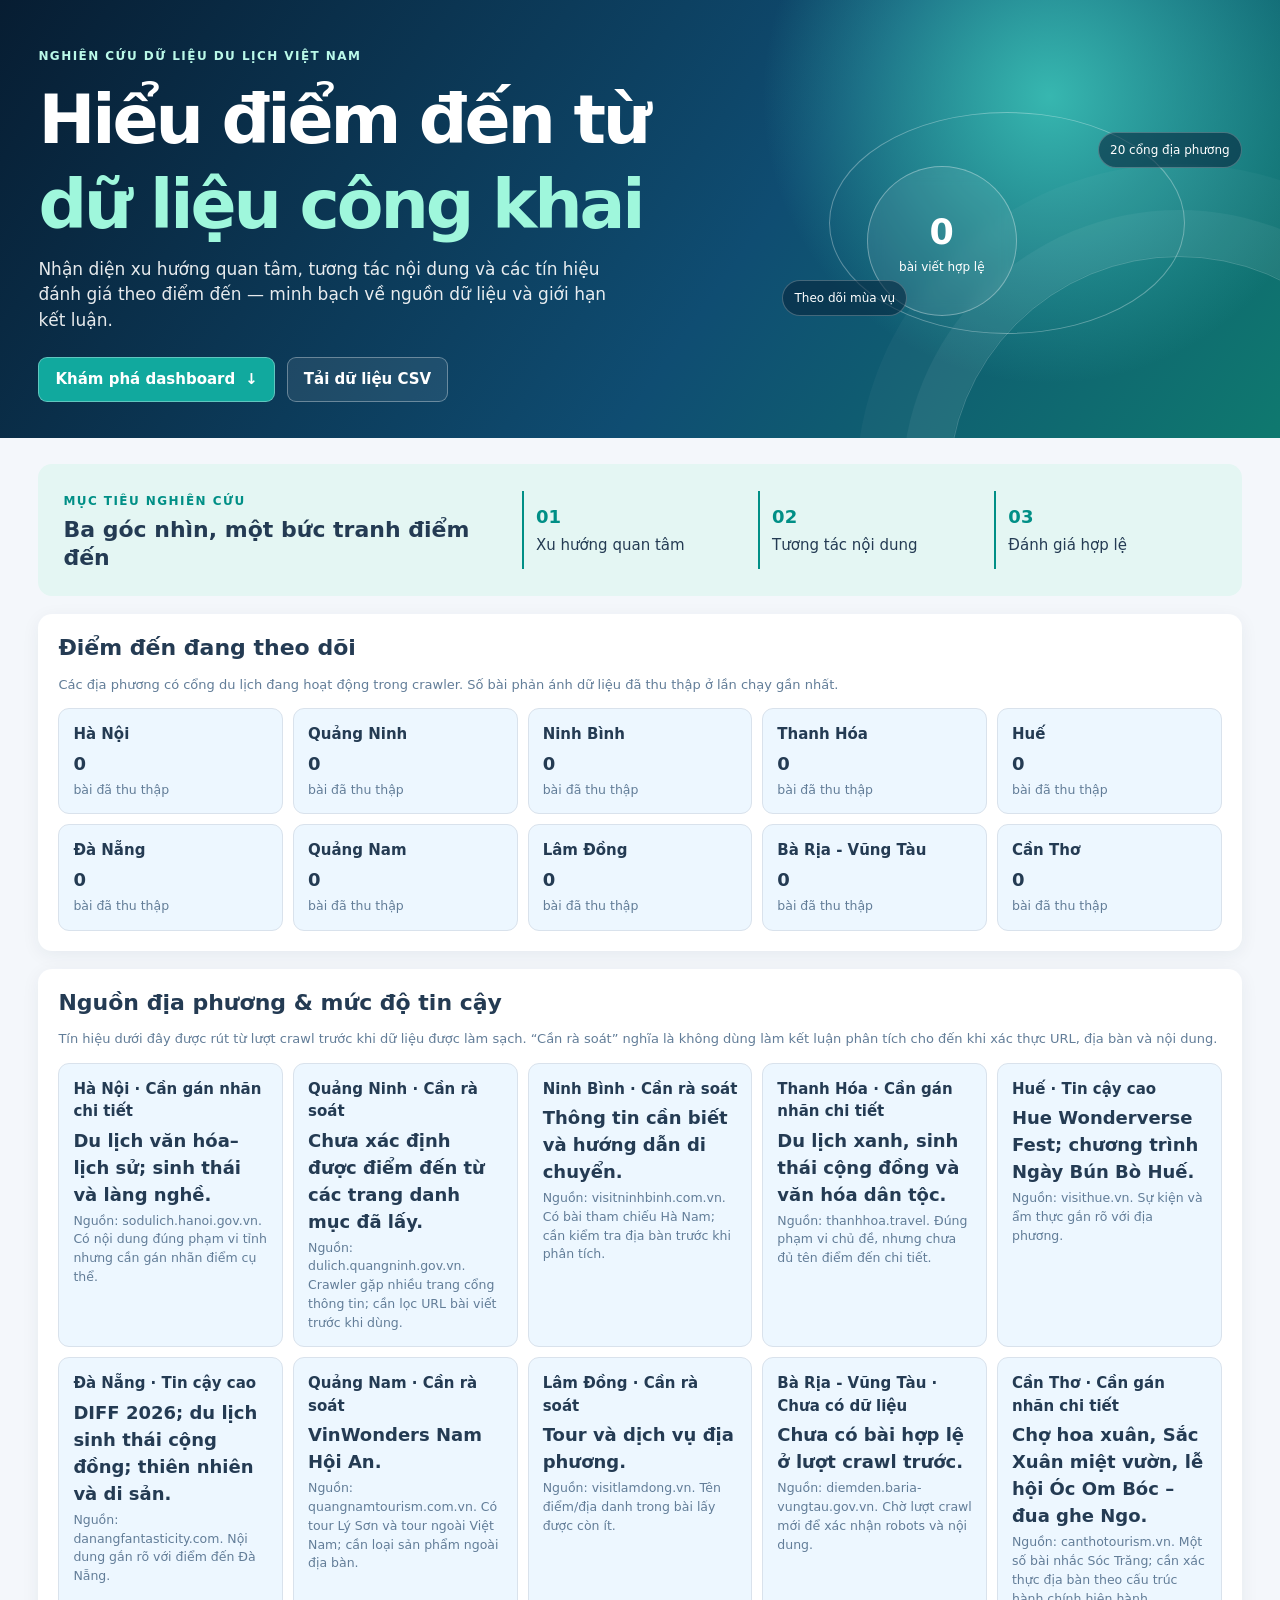
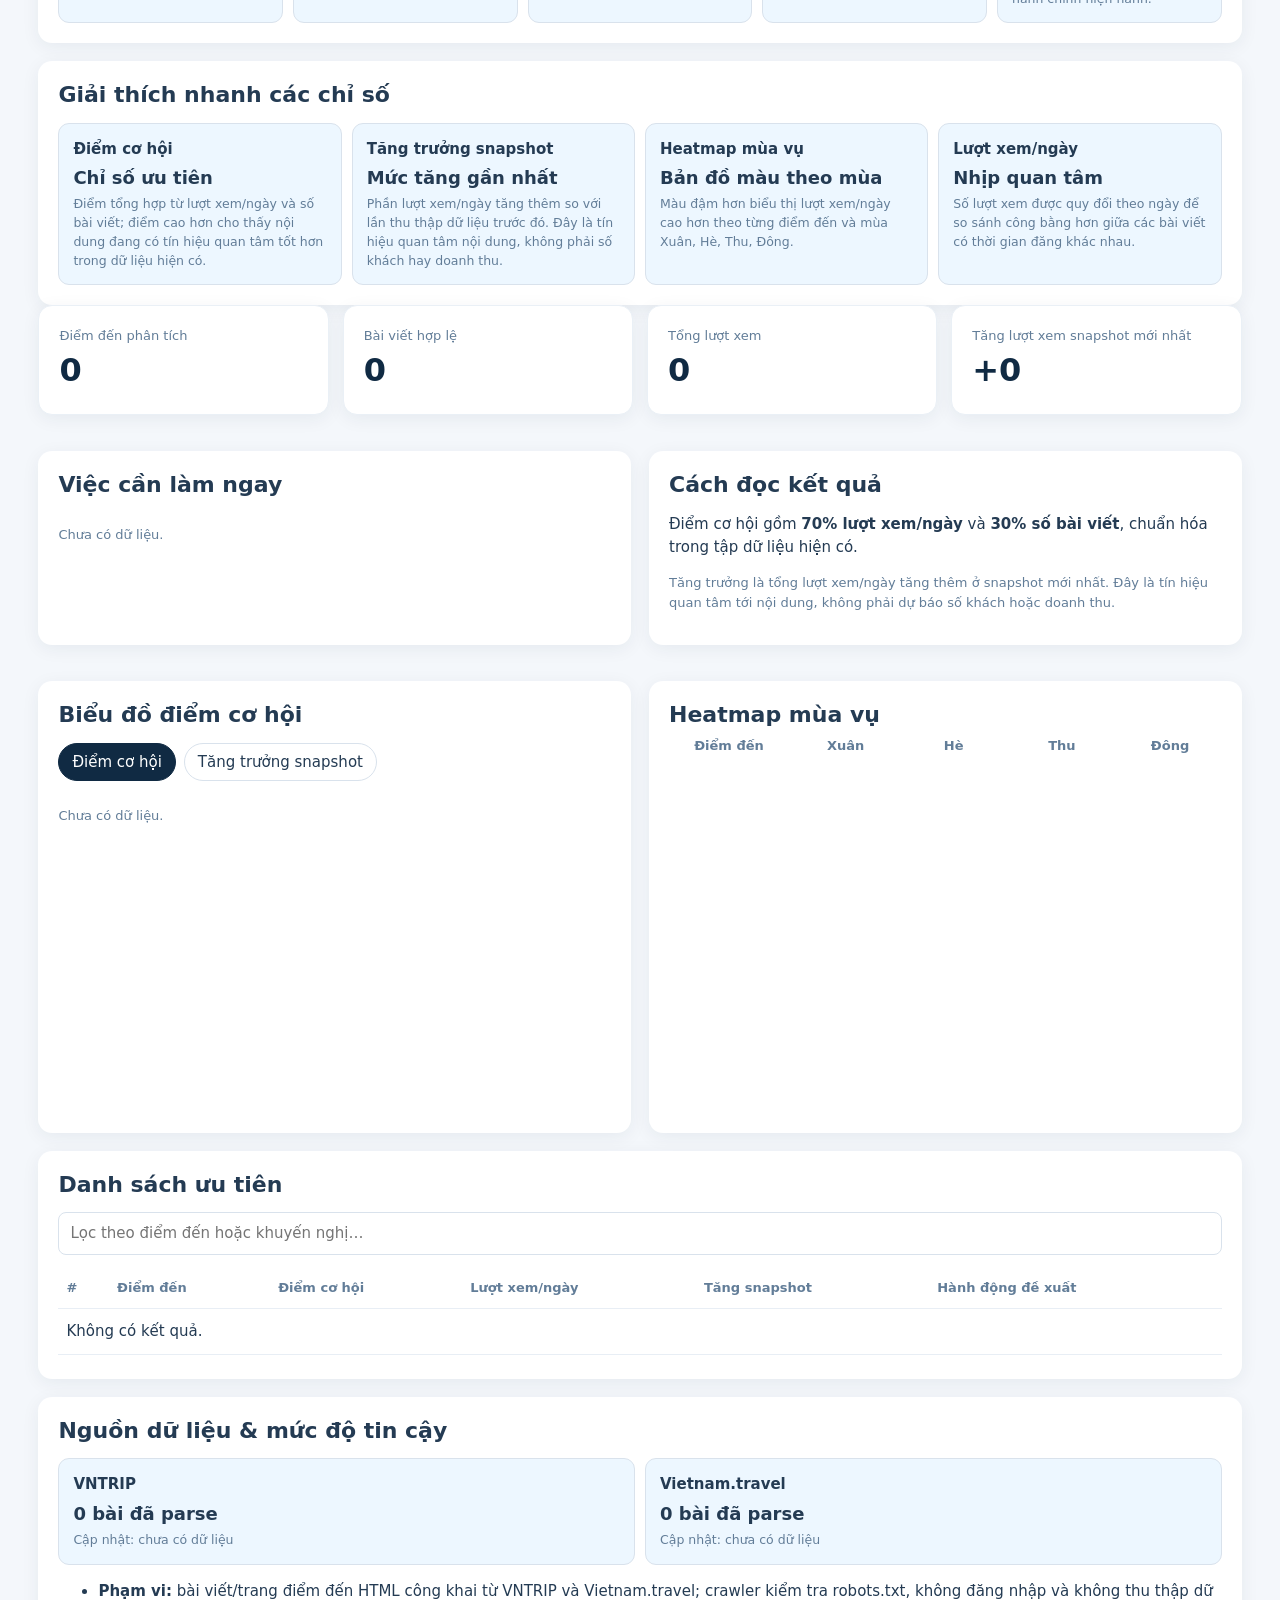
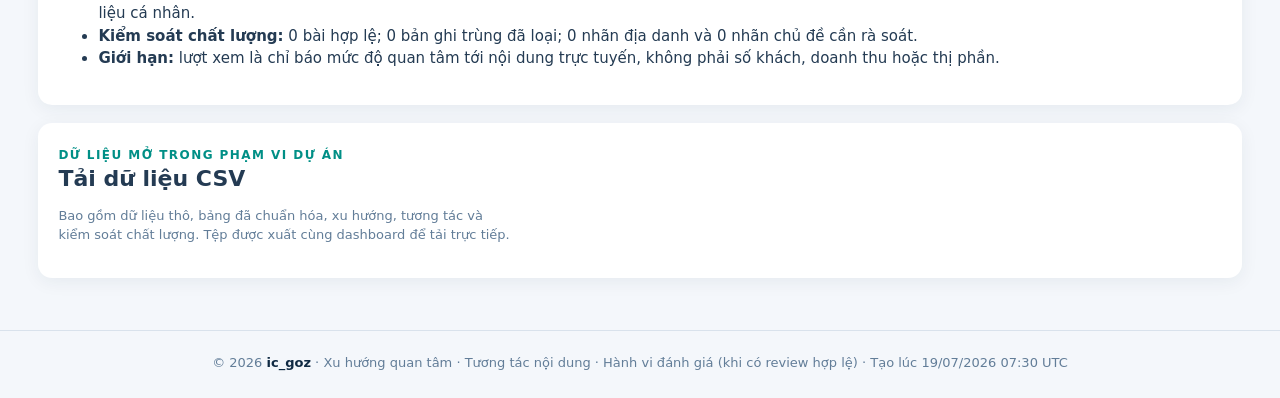
==== commit b7d98e11: "feature/add_new_data" ====
--- a/docs/index.html
+++ b/docs/index.html
@@ -1,10 +1,10 @@
 <!doctype html>
-<html lang="vi"><head><meta charset="utf-8"><meta name="viewport" content="width=device-width,initial-scale=1"><title>Du lịch Việt Nam | Bảng điều hành nội dung</title><link rel="stylesheet" href="assets/dashboard.css"></head><body>
-<header><h1>Bảng điều hành nội dung du lịch</h1><p>Tín hiệu từ bài viết HTML công khai · ưu tiên hành động theo mức độ quan tâm trực tuyến.</p></header>
-<main><section class="panel glossary" aria-labelledby="glossary-title"><h2 id="glossary-title">Giải thích nhanh các chỉ số</h2><div class="sources"><div class="source-card"><b>Điểm cơ hội</b><span>Chỉ số ưu tiên</span><small>Điểm tổng hợp từ lượt xem/ngày và số bài viết; điểm cao hơn cho thấy nội dung đang có tín hiệu quan tâm tốt hơn trong dữ liệu hiện có.</small></div><div class="source-card"><b>Tăng trưởng snapshot</b><span>Mức tăng gần nhất</span><small>Phần lượt xem/ngày tăng thêm so với lần thu thập dữ liệu trước đó. Đây là tín hiệu quan tâm nội dung, không phải số khách hay doanh thu.</small></div><div class="source-card"><b>Heatmap mùa vụ</b><span>Bản đồ màu theo mùa</span><small>Màu đậm hơn biểu thị lượt xem/ngày cao hơn theo từng điểm đến và mùa Xuân, Hè, Thu, Đông.</small></div><div class="source-card"><b>Lượt xem/ngày</b><span>Nhịp quan tâm</span><small>Số lượt xem được quy đổi theo ngày để so sánh công bằng hơn giữa các bài viết có thời gian đăng khác nhau.</small></div></div></section><section class="cards"><div class="card"><div class="muted">Điểm đến phân tích</div><div class="metric" id="m-dest"></div></div><div class="card"><div class="muted">Bài viết hợp lệ</div><div class="metric" id="m-articles"></div></div><div class="card"><div class="muted">Tổng lượt xem</div><div class="metric" id="m-views"></div></div><div class="card"><div class="muted">Tăng lượt xem snapshot mới nhất</div><div class="metric" id="m-growth"></div></div></section>
+<html lang="vi"><head><meta charset="utf-8"><meta name="viewport" content="width=device-width,initial-scale=1"><title>Du lịch Việt Nam | Phân tích điểm đến</title><link rel="stylesheet" href="assets/dashboard.css"><style>.hero{position:relative;display:grid;grid-template-columns:minmax(0,1.2fr) minmax(260px,.8fr);gap:32px;align-items:center;min-height:390px;overflow:hidden;background:radial-gradient(circle at 82% 22%,#37b7b0 0,transparent 26%),linear-gradient(125deg,#071d32,#0f4d72 58%,#0f796f)}.hero:before{content:"";position:absolute;width:460px;height:460px;right:-130px;bottom:-280px;border:1px solid #ffffff33;border-radius:50%;box-shadow:0 0 0 46px #ffffff0d,0 0 0 92px #ffffff08}.hero-copy,.hero-orbit{position:relative;z-index:1}.hero-copy{max-width:720px}.hero h1{max-width:640px;margin:10px 0;font-size:clamp(38px,6vw,68px);letter-spacing:-.045em}.hero h1 em{color:#9ff7dc;font-style:normal}.hero p{max-width:600px;font-size:17px}.eyebrow{display:inline-block;color:#baf9e9;font-size:12px;font-weight:800;letter-spacing:.12em;text-transform:uppercase}.eyebrow.dark{color:var(--teal)}.hero-actions{display:flex;flex-wrap:wrap;gap:12px;margin-top:24px}.primary-button,.secondary-button{display:inline-flex;align-items:center;gap:10px;min-height:44px;padding:10px 16px;border:1px solid #ffffff55;border-radius:9px;color:#fff;font-weight:750;text-decoration:none;transition:transform .2s,background .2s}.primary-button{background:#11a99e}.secondary-button{background:#ffffff14}.primary-button:hover,.secondary-button:hover{transform:translateY(-2px);background:#ffffff2b}.hero-orbit{min-height:250px}.orbit-ring{position:absolute;inset:14px 12%;border:1px solid #ffffff50;border-radius:50%;animation:spin 26s linear infinite}.hero-stat{position:absolute;top:68px;left:20%;display:grid;width:150px;height:150px;place-content:center;border:1px solid #ffffff55;border-radius:50%;background:#ffffff14;backdrop-filter:blur(8px);text-align:center}.hero-stat b{font-size:35px}.hero-stat span{font-size:12px}.hero-chip{position:absolute;padding:8px 11px;border:1px solid #ffffff3d;border-radius:99px;background:#08273f99;font-size:12px;animation:float 4s ease-in-out infinite}.chip-one{right:0;top:34px}.chip-two{bottom:32px;left:2%;animation-delay:-2s}.research-intro{display:grid;grid-template-columns:2fr repeat(3,1fr);gap:14px;align-items:center;margin-top:20px;padding:25px;border-radius:14px;background:#e4f6f3}.research-intro h2{margin-top:5px}.research-pill{display:grid;gap:4px;padding:12px;border-left:2px solid var(--teal)}.research-pill b{color:var(--teal);font-size:18px}.reveal{opacity:0;transform:translateY(18px);transition:opacity .6s ease,transform .6s ease}.reveal.visible{opacity:1;transform:none}.download-panel{display:grid;grid-template-columns:minmax(240px,.8fr) minmax(0,1.2fr);gap:24px}.download-panel .download-list{margin:0}@keyframes spin{to{transform:rotate(360deg)}}@keyframes float{50%{transform:translateY(-10px)}}@media(max-width:780px){.hero{grid-template-columns:1fr;min-height:auto}.hero-orbit{min-height:210px}.research-intro,.download-panel{grid-template-columns:1fr}.research-intro{gap:4px}.research-pill{grid-template-columns:36px 1fr;align-items:center}.download-panel .download-list{margin-top:6px}}@media(prefers-reduced-motion:reduce){.orbit-ring,.hero-chip{animation:none}.reveal{transition:none}}</style></head><body>
+<header class="hero"><div class="hero-copy"><span class="eyebrow">Nghiên cứu dữ liệu du lịch Việt Nam</span><h1>Hiểu điểm đến từ <em>dữ liệu công khai</em></h1><p>Nhận diện xu hướng quan tâm, tương tác nội dung và các tín hiệu đánh giá theo điểm đến — minh bạch về nguồn dữ liệu và giới hạn kết luận.</p><div class="hero-actions"><a class="primary-button" href="#dashboard">Khám phá dashboard <span>↓</span></a><a class="secondary-button" href="#downloads">Tải dữ liệu CSV</a></div></div><div class="hero-orbit" aria-hidden="true"><div class="orbit-ring"></div><div class="hero-stat"><b id="hero-articles"></b><span>bài viết hợp lệ</span></div><div class="hero-chip chip-one">20 cổng địa phương</div><div class="hero-chip chip-two">Theo dõi mùa vụ</div></div></header>
+<main id="dashboard"><section class="research-intro reveal"><div><span class="eyebrow dark">Mục tiêu nghiên cứu</span><h2>Ba góc nhìn, một bức tranh điểm đến</h2></div><div class="research-pill"><b>01</b><span>Xu hướng quan tâm</span></div><div class="research-pill"><b>02</b><span>Tương tác nội dung</span></div><div class="research-pill"><b>03</b><span>Đánh giá hợp lệ</span></div></section><section class="panel reveal"><h2>Điểm đến đang theo dõi</h2><p class="note">Các địa phương có cổng du lịch đang hoạt động trong crawler. Số bài phản ánh dữ liệu đã thu thập ở lần chạy gần nhất.</p><div id="portal-points" class="sources"></div></section><section class="panel provenance reveal"><h2>Nguồn địa phương &amp; mức độ tin cậy</h2><p class="note">Tín hiệu dưới đây được rút từ lượt crawl trước khi dữ liệu được làm sạch. “Cần rà soát” nghĩa là không dùng làm kết luận phân tích cho đến khi xác thực URL, địa bàn và nội dung.</p><div id="portal-confidence" class="sources"></div></section><section class="panel glossary reveal" aria-labelledby="glossary-title"><h2 id="glossary-title">Giải thích nhanh các chỉ số</h2><div class="sources"><div class="source-card"><b>Điểm cơ hội</b><span>Chỉ số ưu tiên</span><small>Điểm tổng hợp từ lượt xem/ngày và số bài viết; điểm cao hơn cho thấy nội dung đang có tín hiệu quan tâm tốt hơn trong dữ liệu hiện có.</small></div><div class="source-card"><b>Tăng trưởng snapshot</b><span>Mức tăng gần nhất</span><small>Phần lượt xem/ngày tăng thêm so với lần thu thập dữ liệu trước đó. Đây là tín hiệu quan tâm nội dung, không phải số khách hay doanh thu.</small></div><div class="source-card"><b>Heatmap mùa vụ</b><span>Bản đồ màu theo mùa</span><small>Màu đậm hơn biểu thị lượt xem/ngày cao hơn theo từng điểm đến và mùa Xuân, Hè, Thu, Đông.</small></div><div class="source-card"><b>Lượt xem/ngày</b><span>Nhịp quan tâm</span><small>Số lượt xem được quy đổi theo ngày để so sánh công bằng hơn giữa các bài viết có thời gian đăng khác nhau.</small></div></div></section><section class="cards reveal"><div class="card"><div class="muted">Điểm đến phân tích</div><div class="metric" id="m-dest"></div></div><div class="card"><div class="muted">Bài viết hợp lệ</div><div class="metric" id="m-articles"></div></div><div class="card"><div class="muted">Tổng lượt xem</div><div class="metric" id="m-views"></div></div><div class="card"><div class="muted">Tăng lượt xem snapshot mới nhất</div><div class="metric" id="m-growth"></div></div></section>
 <section class="grid"><article class="panel"><h2>Việc cần làm ngay</h2><div id="actions" class="actions"></div></article><article class="panel"><h2>Cách đọc kết quả</h2><p>Điểm cơ hội gồm <b>70% lượt xem/ngày</b> và <b>30% số bài viết</b>, chuẩn hóa trong tập dữ liệu hiện có.</p><p class="note">Tăng trưởng là tổng lượt xem/ngày tăng thêm ở snapshot mới nhất. Đây là tín hiệu quan tâm tới nội dung, không phải dự báo số khách hoặc doanh thu.</p></article></section>
 <section class="grid"><article class="panel"><h2>Biểu đồ điểm cơ hội</h2><div class="tabs"><button class="active" data-mode="score">Điểm cơ hội</button><button data-mode="growth">Tăng trưởng snapshot</button></div><div id="bar-chart" class="chart"></div></article><article class="panel"><h2>Heatmap mùa vụ</h2><div class="heatmap-wrap"><div id="heatmap" class="heatmap"></div></div></article></section>
 <section class="panel"><h2>Danh sách ưu tiên</h2><input id="search" class="filter" placeholder="Lọc theo điểm đến hoặc khuyến nghị…"><div class="scroll"><table><thead><tr><th>#</th><th>Điểm đến</th><th>Điểm cơ hội</th><th>Lượt xem/ngày</th><th>Tăng snapshot</th><th>Hành động đề xuất</th></tr></thead><tbody id="ranking"></tbody></table></div></section>
-<section class="panel provenance"><h2>Nguồn dữ liệu &amp; mức độ tin cậy</h2><div class="sources"><div class="source-card"><b>VNTRIP</b><span>1000 bài đã parse</span><small>Cập nhật: 17/07/2026 19:31 UTC</small></div><div class="source-card"><b>Vietnam.travel</b><span>62 bài đã parse</span><small>Cập nhật: 14/07/2026 16:29 UTC</small></div></div><ul><li><b>Phạm vi:</b> bài viết/trang điểm đến HTML công khai từ VNTRIP và Vietnam.travel; crawler kiểm tra robots.txt, không đăng nhập và không thu thập dữ liệu cá nhân.</li><li><b>Kiểm soát chất lượng:</b> 1062 bài hợp lệ; 0 bản ghi trùng đã loại; 624 nhãn địa danh và 605 nhãn chủ đề cần rà soát.</li><li><b>Giới hạn:</b> lượt xem là chỉ báo mức độ quan tâm tới nội dung trực tuyến, không phải số khách, doanh thu hoặc thị phần.</li></ul></section>
-<section class="panel"><h2>Tải dữ liệu CSV</h2><p class="note">Chọn bộ dữ liệu cần dùng. Tệp được xuất cùng dashboard để tải trực tiếp trên GitHub Pages.</p><ul id="download-list" class="download-list"></ul></section></main><footer>© 2026 <strong>ic_goz</strong> · Tạo lúc 17/07/2026 19:40 UTC</footer>
-<script>window.dashboardData={scores:[{"destination": "Sa Pa", "article_count": 51, "total_views": 275179.0, "median_views_per_day": 2.15, "interest_score": 89.74, "latest_views_growth": 69.67, "opportunity_score": 89.74, "score_basis": "Dữ liệu nội dung trực tuyến", "recommendation": "Nhu cầu đang tăng nhanh: triển khai nội dung và chiến dịch ngay."}, {"destination": "Hà Nội", "article_count": 77, "total_views": 311198.0, "median_views_per_day": 1.82, "interest_score": 83.17, "latest_views_growth": 208.0, "opportunity_score": 83.17, "score_basis": "Dữ liệu nội dung trực tuyến", "recommendation": "Nhu cầu đang tăng nhanh: triển khai nội dung và chiến dịch ngay."}, {"destination": "TP. Hồ Chí Minh", "article_count": 47, "total_views": 247709.0, "median_views_per_day": 1.72, "interest_score": 65.89, "latest_views_growth": 103.0, "opportunity_score": 65.89, "score_basis": "Dữ liệu nội dung trực tuyến", "recommendation": "Nhu cầu đang tăng nhanh: triển khai nội dung và chiến dịch ngay."}, {"destination": "Đà Lạt", "article_count": 74, "total_views": 296068.0, "median_views_per_day": 1.28, "interest_score": 50.63, "latest_views_growth": 45.0, "opportunity_score": 50.63, "score_basis": "Dữ liệu nội dung trực tuyến", "recommendation": "Theo dõi theo mùa và mở rộng nhóm bài viết liên quan."}, {"destination": "Ninh Bình", "article_count": 8, "total_views": 38500.0, "median_views_per_day": 1.7, "interest_score": 49.47, "latest_views_growth": 33.33, "opportunity_score": 49.47, "score_basis": "Dữ liệu nội dung trực tuyến", "recommendation": "Theo dõi theo mùa và mở rộng nhóm bài viết liên quan."}, {"destination": "Huế", "article_count": 24, "total_views": 90651.0, "median_views_per_day": 1.58, "interest_score": 49.43, "latest_views_growth": 2.67, "opportunity_score": 49.43, "score_basis": "Dữ liệu nội dung trực tuyến", "recommendation": "Theo dõi theo mùa và mở rộng nhóm bài viết liên quan."}, {"destination": "Đà Nẵng", "article_count": 50, "total_views": 149557.0, "median_views_per_day": 1.32, "interest_score": 43.76, "latest_views_growth": 42.33, "opportunity_score": 43.76, "score_basis": "Dữ liệu nội dung trực tuyến", "recommendation": "Theo dõi theo mùa và mở rộng nhóm bài viết liên quan."}, {"destination": "Cần Thơ", "article_count": 6, "total_views": 20600.0, "median_views_per_day": 1.6, "interest_score": 43.2, "latest_views_growth": 0.0, "opportunity_score": 43.2, "score_basis": "Dữ liệu nội dung trực tuyến", "recommendation": "Theo dõi theo mùa và mở rộng nhóm bài viết liên quan."}, {"destination": "Nha Trang", "article_count": 19, "total_views": 70500.0, "median_views_per_day": 1.46, "interest_score": 40.29, "latest_views_growth": 33.33, "opportunity_score": 40.29, "score_basis": "Dữ liệu nội dung trực tuyến", "recommendation": "Theo dõi theo mùa và mở rộng nhóm bài viết liên quan."}, {"destination": "Phú Quốc", "article_count": 36, "total_views": 110768.0, "median_views_per_day": 1.34, "interest_score": 39.77, "latest_views_growth": 69.33, "opportunity_score": 39.77, "score_basis": "Dữ liệu nội dung trực tuyến", "recommendation": "Nhu cầu đang tăng nhanh: triển khai nội dung và chiến dịch ngay."}, {"destination": "Mũi Né", "article_count": 5, "total_views": 14600.0, "median_views_per_day": 1.51, "interest_score": 37.6, "latest_views_growth": 0.0, "opportunity_score": 37.6, "score_basis": "Dữ liệu nội dung trực tuyến", "recommendation": "Theo dõi theo mùa và mở rộng nhóm bài viết liên quan."}, {"destination": "Hạ Long", "article_count": 11, "total_views": 39895.0, "median_views_per_day": 1.28, "interest_score": 25.68, "latest_views_growth": 37.0, "opportunity_score": 25.68, "score_basis": "Dữ liệu nội dung trực tuyến", "recommendation": "Tăng số bài và theo dõi thêm trước khi ưu tiên đầu tư."}, {"destination": "Hội An", "article_count": 17, "total_views": 48935.0, "median_views_per_day": 1.21, "interest_score": 23.62, "latest_views_growth": 68.0, "opportunity_score": 23.62, "score_basis": "Dữ liệu nội dung trực tuyến", "recommendation": "Nhu cầu đang tăng nhanh: triển khai nội dung và chiến dịch ngay."}, {"destination": "Phong Nha", "article_count": 1, "total_views": 1900.0, "median_views_per_day": 1.28, "interest_score": 22.1, "latest_views_growth": 0.0, "opportunity_score": 22.1, "score_basis": "Dữ liệu nội dung trực tuyến", "recommendation": "Tăng số bài và theo dõi thêm trước khi ưu tiên đầu tư."}, {"destination": "Hà Giang", "article_count": 17, "total_views": 43199.0, "median_views_per_day": 0.97, "interest_score": 6.32, "latest_views_growth": 3.67, "opportunity_score": 6.32, "score_basis": "Dữ liệu nội dung trực tuyến", "recommendation": "Tăng số bài và theo dõi thêm trước khi ưu tiên đầu tư."}],seasons:[{"destination": "Cần Thơ", "season": "Xuân", "article_count": 1, "total_views": 4700.0, "median_views_per_day": 2.0408163265306123}, {"destination": "Cần Thơ", "season": "Hè", "article_count": 3, "total_views": 9900.0, "median_views_per_day": 1.5294646873594242}, {"destination": "Cần Thơ", "season": "Thu", "article_count": 1, "total_views": 3600.0, "median_views_per_day": 1.6682113067655235}, {"destination": "Cần Thơ", "season": "Đông", "article_count": 1, "total_views": 2400.0, "median_views_per_day": 0.9987515605493134}, {"destination": "Huế", "season": "Xuân", "article_count": 2, "total_views": 12300.0, "median_views_per_day": 2.655779050458525}, {"destination": "Huế", "season": "Hè", "article_count": 9, "total_views": 34100.0, "median_views_per_day": 1.4752370916754478}, {"destination": "Huế", "season": "Thu", "article_count": 5, "total_views": 10903.0, "median_views_per_day": 1.313969571230982}, {"destination": "Huế", "season": "Đông", "article_count": 8, "total_views": 33348.0, "median_views_per_day": 1.6919269871676514}, {"destination": "Hà Giang", "season": "Xuân", "article_count": 2, "total_views": 1947.0, "median_views_per_day": 0.6737237736010802}, {"destination": "Hà Giang", "season": "Hè", "article_count": 4, "total_views": 15474.0, "median_views_per_day": 2.319373007775951}, {"destination": "Hà Giang", "season": "Thu", "article_count": 2, "total_views": 2085.0, "median_views_per_day": 0.5668773131917386}, {"destination": "Hà Giang", "season": "Đông", "article_count": 9, "total_views": 23693.0, "median_views_per_day": 1.2633624878522838}, {"destination": "Hà Nội", "season": "Xuân", "article_count": 13, "total_views": 76600.0, "median_views_per_day": 2.0408163265306123}, {"destination": "Hà Nội", "season": "Hè", "article_count": 19, "total_views": 65807.0, "median_views_per_day": 1.5458422174840083}, {"destination": "Hà Nội", "season": "Thu", "article_count": 15, "total_views": 51425.0, "median_views_per_day": 1.7305893358278766}, {"destination": "Hà Nội", "season": "Đông", "article_count": 30, "total_views": 117366.0, "median_views_per_day": 1.9027450935593688}, {"destination": "Hạ Long", "season": "Xuân", "article_count": 3, "total_views": 18500.0, "median_views_per_day": 1.5354135710747896}, {"destination": "Hạ Long", "season": "Hè", "article_count": 3, "total_views": 11900.0, "median_views_per_day": 1.0226767452200978}, {"destination": "Hạ Long", "season": "Thu", "article_count": 2, "total_views": 1853.0, "median_views_per_day": 2.5155239802515577}, {"destination": "Hạ Long", "season": "Đông", "article_count": 3, "total_views": 7642.0, "median_views_per_day": 0.8823529411764706}, {"destination": "Hội An", "season": "Xuân", "article_count": 5, "total_views": 7735.0, "median_views_per_day": 0.6157003591585428}, {"destination": "Hội An", "season": "Hè", "article_count": 6, "total_views": 18900.0, "median_views_per_day": 1.1755935519957124}, {"destination": "Hội An", "season": "Thu", "article_count": 2, "total_views": 3600.0, "median_views_per_day": 1.2484624017525252}, {"destination": "Hội An", "season": "Đông", "article_count": 4, "total_views": 18700.0, "median_views_per_day": 1.7469526837419576}, {"destination": "Mũi Né", "season": "Hè", "article_count": 2, "total_views": 9200.0, "median_views_per_day": 2.0492368438022392}, {"destination": "Mũi Né", "season": "Thu", "article_count": 3, "total_views": 5400.0, "median_views_per_day": 0.969529085872576}, {"destination": "Nha Trang", "season": "Xuân", "article_count": 3, "total_views": 12300.0, "median_views_per_day": 1.7528858486532706}, {"destination": "Nha Trang", "season": "Hè", "article_count": 11, "total_views": 42600.0, "median_views_per_day": 1.5666965085049238}, {"destination": "Nha Trang", "season": "Thu", "article_count": 1, "total_views": 2000.0, "median_views_per_day": 1.35685210312076}, {"destination": "Nha Trang", "season": "Đông", "article_count": 4, "total_views": 13600.0, "median_views_per_day": 0.9209207299436496}, {"destination": "Ninh Bình", "season": "Hè", "article_count": 5, "total_views": 29400.0, "median_views_per_day": 2.47787610619469}, {"destination": "Ninh Bình", "season": "Đông", "article_count": 3, "total_views": 9100.0, "median_views_per_day": 0.9153318077803204}, {"destination": "Phong Nha", "season": "Hè", "article_count": 1, "total_views": 1900.0, "median_views_per_day": 1.2846517917511833}, {"destination": "Phú Quốc", "season": "Xuân", "article_count": 6, "total_views": 21800.0, "median_views_per_day": 1.326677202991675}, {"destination": "Phú Quốc", "season": "Hè", "article_count": 8, "total_views": 24700.0, "median_views_per_day": 1.3919938001132672}, {"destination": "Phú Quốc", "season": "Thu", "article_count": 9, "total_views": 24395.0, "median_views_per_day": 1.362781954887218}, {"destination": "Phú Quốc", "season": "Đông", "article_count": 13, "total_views": 39873.0, "median_views_per_day": 1.0874704491725768}, {"destination": "Sa Pa", "season": "Xuân", "article_count": 7, "total_views": 27686.0, "median_views_per_day": 2.0802377414561666}, {"destination": "Sa Pa", "season": "Hè", "article_count": 9, "total_views": 36000.0, "median_views_per_day": 1.8608772707133363}, {"destination": "Sa Pa", "season": "Thu", "article_count": 7, "total_views": 30900.0, "median_views_per_day": 2.663786897048236}, {"destination": "Sa Pa", "season": "Đông", "article_count": 28, "total_views": 180593.0, "median_views_per_day": 2.229707200526133}, {"destination": "TP. Hồ Chí Minh", "season": "Xuân", "article_count": 11, "total_views": 65900.0, "median_views_per_day": 2.86152273888605}, {"destination": "TP. Hồ Chí Minh", "season": "Hè", "article_count": 16, "total_views": 69433.0, "median_views_per_day": 1.5231890615823045}, {"destination": "TP. Hồ Chí Minh", "season": "Thu", "article_count": 6, "total_views": 25554.0, "median_views_per_day": 1.382930256151501}, {"destination": "TP. Hồ Chí Minh", "season": "Đông", "article_count": 14, "total_views": 86822.0, "median_views_per_day": 1.9073830815529709}, {"destination": "Đà Lạt", "season": "Xuân", "article_count": 20, "total_views": 71941.0, "median_views_per_day": 1.2956646362776023}, {"destination": "Đà Lạt", "season": "Hè", "article_count": 10, "total_views": 63000.0, "median_views_per_day": 2.4607527531821014}, {"destination": "Đà Lạt", "season": "Thu", "article_count": 10, "total_views": 28981.0, "median_views_per_day": 1.0137299865953322}, {"destination": "Đà Lạt", "season": "Đông", "article_count": 34, "total_views": 132146.0, "median_views_per_day": 1.2649027187254738}, {"destination": "Đà Nẵng", "season": "Xuân", "article_count": 15, "total_views": 43528.0, "median_views_per_day": 1.1221945137157108}, {"destination": "Đà Nẵng", "season": "Hè", "article_count": 16, "total_views": 47781.0, "median_views_per_day": 1.3314731201504033}, {"destination": "Đà Nẵng", "season": "Thu", "article_count": 8, "total_views": 27197.0, "median_views_per_day": 1.47321475448489}, {"destination": "Đà Nẵng", "season": "Đông", "article_count": 11, "total_views": 31051.0, "median_views_per_day": 1.3098649201801065}],metrics:{"destinations": 15, "articles": 443, "views": 1759259.0, "growth": 715.33},downloads:[{"title": "VNTRIP — dữ liệu bài viết thô", "file": "data/rawdata_vntrip.csv", "description": "Bài viết HTML đã parse từ VNTRIP.", "size_kb": 10968.0}, {"title": "VNTRIP — danh sách liên kết", "file": "data/links_vntrip.csv", "description": "Các URL bài viết phát hiện từ trang danh mục.", "size_kb": 82.8}, {"title": "VNTRIP — lịch sử snapshot", "file": "data/article_snapshots.csv", "description": "Lượt xem theo từng lần thu thập.", "size_kb": 294.7}, {"title": "Vietnam.travel — dữ liệu bài viết thô", "file": "data/rawdata_vietnam_travel.csv", "description": "Bài viết và trang điểm đến đã parse.", "size_kb": 227.9}, {"title": "Vietnam.travel — danh sách liên kết", "file": "data/links_vietnam_travel.csv", "description": "Các URL công khai đã phát hiện.", "size_kb": 6.8}, {"title": "Dữ liệu đã chuẩn hóa", "file": "data/normalized_articles.csv", "description": "Nội dung đã làm sạch, khử trùng và gán nhãn.", "size_kb": 22124.1}, {"title": "Báo cáo điểm cơ hội", "file": "data/destination_opportunity_scores.csv", "description": "Xếp hạng điểm đến và khuyến nghị hành động.", "size_kb": 2.4}, {"title": "Thống kê mùa vụ", "file": "data/destination_season_stats.csv", "description": "Lượt xem/ngày theo điểm đến và mùa.", "size_kb": 2.4}, {"title": "Rà soát nhãn", "file": "data/label_review.csv", "description": "Nhãn tự động, bằng chứng từ khóa và trạng thái kiểm tra.", "size_kb": 245.7}]};</script><script src="assets/dashboard.js"></script></body></html>
+<section class="panel provenance"><h2>Nguồn dữ liệu &amp; mức độ tin cậy</h2><div class="sources"><div class="source-card"><b>VNTRIP</b><span>0 bài đã parse</span><small>Cập nhật: chưa có dữ liệu</small></div><div class="source-card"><b>Vietnam.travel</b><span>0 bài đã parse</span><small>Cập nhật: chưa có dữ liệu</small></div></div><ul><li><b>Phạm vi:</b> bài viết/trang điểm đến HTML công khai từ VNTRIP và Vietnam.travel; crawler kiểm tra robots.txt, không đăng nhập và không thu thập dữ liệu cá nhân.</li><li><b>Kiểm soát chất lượng:</b> 0 bài hợp lệ; 0 bản ghi trùng đã loại; 0 nhãn địa danh và 0 nhãn chủ đề cần rà soát.</li><li><b>Giới hạn:</b> lượt xem là chỉ báo mức độ quan tâm tới nội dung trực tuyến, không phải số khách, doanh thu hoặc thị phần.</li></ul><div id="coverage"></div></section>
+<section class="panel download-panel reveal" id="downloads"><div><span class="eyebrow dark">Dữ liệu mở trong phạm vi dự án</span><h2>Tải dữ liệu CSV</h2><p class="note">Bao gồm dữ liệu thô, bảng đã chuẩn hóa, xu hướng, tương tác và kiểm soát chất lượng. Tệp được xuất cùng dashboard để tải trực tiếp.</p></div><ul id="download-list" class="download-list"></ul></section></main><footer>© 2026 <strong>ic_goz</strong> · Xu hướng quan tâm · Tương tác nội dung · Hành vi đánh giá (khi có review hợp lệ) · Tạo lúc 19/07/2026 07:30 UTC</footer>
+<script>window.dashboardData={scores:[],seasons:[],metrics:{"destinations": 0, "articles": 0, "views": 0.0, "growth": 0.0},coverage:[],portalPoints:[{"destination": "Hà Nội", "source": "sodulich.hanoi.gov.vn", "signals": "Du lịch văn hóa–lịch sử; sinh thái và làng nghề.", "confidence": "medium", "note": "Có nội dung đúng phạm vi tỉnh nhưng cần gán nhãn điểm cụ thể.", "article_count": 0}, {"destination": "Quảng Ninh", "source": "dulich.quangninh.gov.vn", "signals": "Chưa xác định được điểm đến từ các trang danh mục đã lấy.", "confidence": "low", "note": "Crawler gặp nhiều trang cổng thông tin; cần lọc URL bài viết trước khi dùng.", "article_count": 0}, {"destination": "Ninh Bình", "source": "visitninhbinh.com.vn", "signals": "Thông tin cần biết và hướng dẫn di chuyển.", "confidence": "low", "note": "Có bài tham chiếu Hà Nam; cần kiểm tra địa bàn trước khi phân tích.", "article_count": 0}, {"destination": "Thanh Hóa", "source": "thanhhoa.travel", "signals": "Du lịch xanh, sinh thái cộng đồng và văn hóa dân tộc.", "confidence": "medium", "note": "Đúng phạm vi chủ đề, nhưng chưa đủ tên điểm đến chi tiết.", "article_count": 0}, {"destination": "Huế", "source": "visithue.vn", "signals": "Hue Wonderverse Fest; chương trình Ngày Bún Bò Huế.", "confidence": "high", "note": "Sự kiện và ẩm thực gắn rõ với địa phương.", "article_count": 0}, {"destination": "Đà Nẵng", "source": "danangfantasticity.com", "signals": "DIFF 2026; du lịch sinh thái cộng đồng; thiên nhiên và di sản.", "confidence": "high", "note": "Nội dung gắn rõ với điểm đến Đà Nẵng.", "article_count": 0}, {"destination": "Quảng Nam", "source": "quangnamtourism.com.vn", "signals": "VinWonders Nam Hội An.", "confidence": "low", "note": "Có tour Lý Sơn và tour ngoài Việt Nam; cần loại sản phẩm ngoài địa bàn.", "article_count": 0}, {"destination": "Lâm Đồng", "source": "visitlamdong.vn", "signals": "Tour và dịch vụ địa phương.", "confidence": "low", "note": "Tên điểm/địa danh trong bài lấy được còn ít.", "article_count": 0}, {"destination": "Bà Rịa - Vũng Tàu", "source": "diemden.baria-vungtau.gov.vn", "signals": "Chưa có bài hợp lệ ở lượt crawl trước.", "confidence": "missing", "note": "Chờ lượt crawl mới để xác nhận robots và nội dung.", "article_count": 0}, {"destination": "Cần Thơ", "source": "canthotourism.vn", "signals": "Chợ hoa xuân, Sắc Xuân miệt vườn, lễ hội Óc Om Bóc – đua ghe Ngo.", "confidence": "medium", "note": "Một số bài nhắc Sóc Trăng; cần xác thực địa bàn theo cấu trúc hành chính hiện hành.", "article_count": 0}],downloads:[]};</script><script src="assets/dashboard.js"></script></body></html>
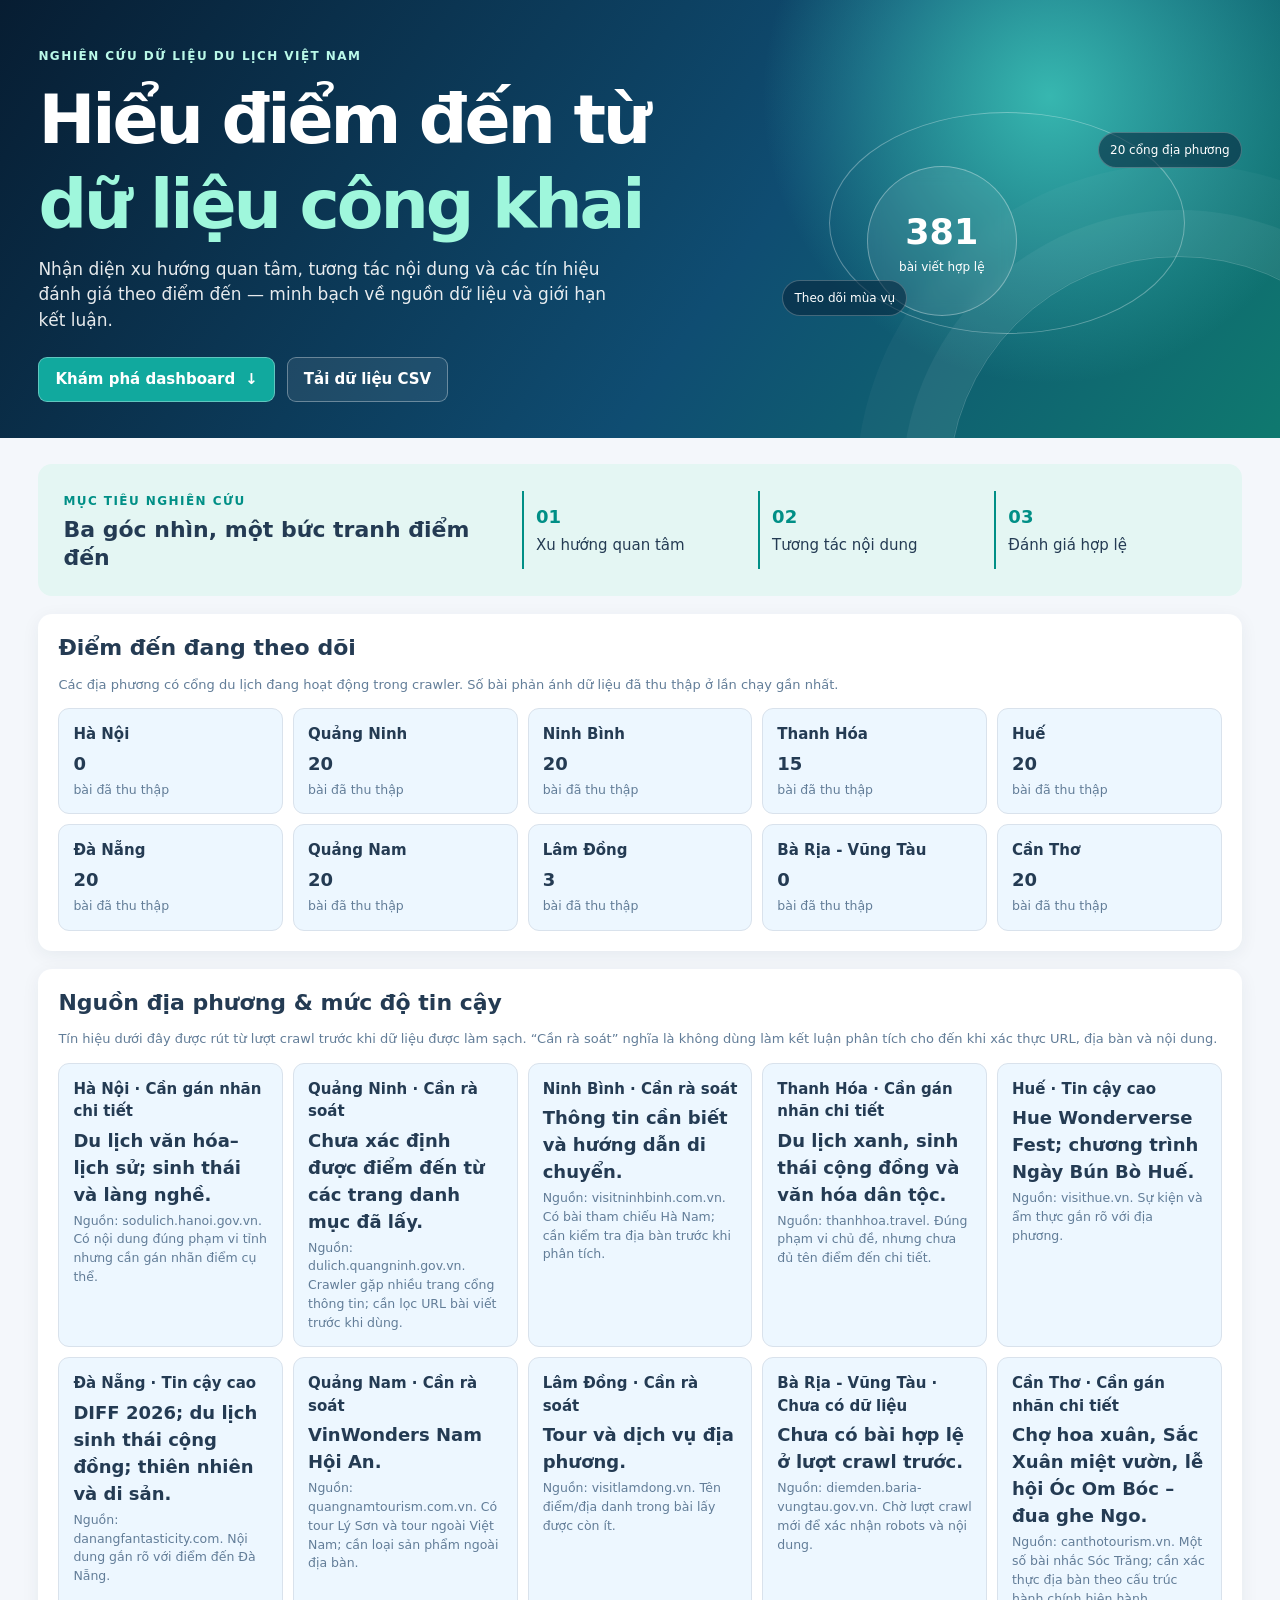
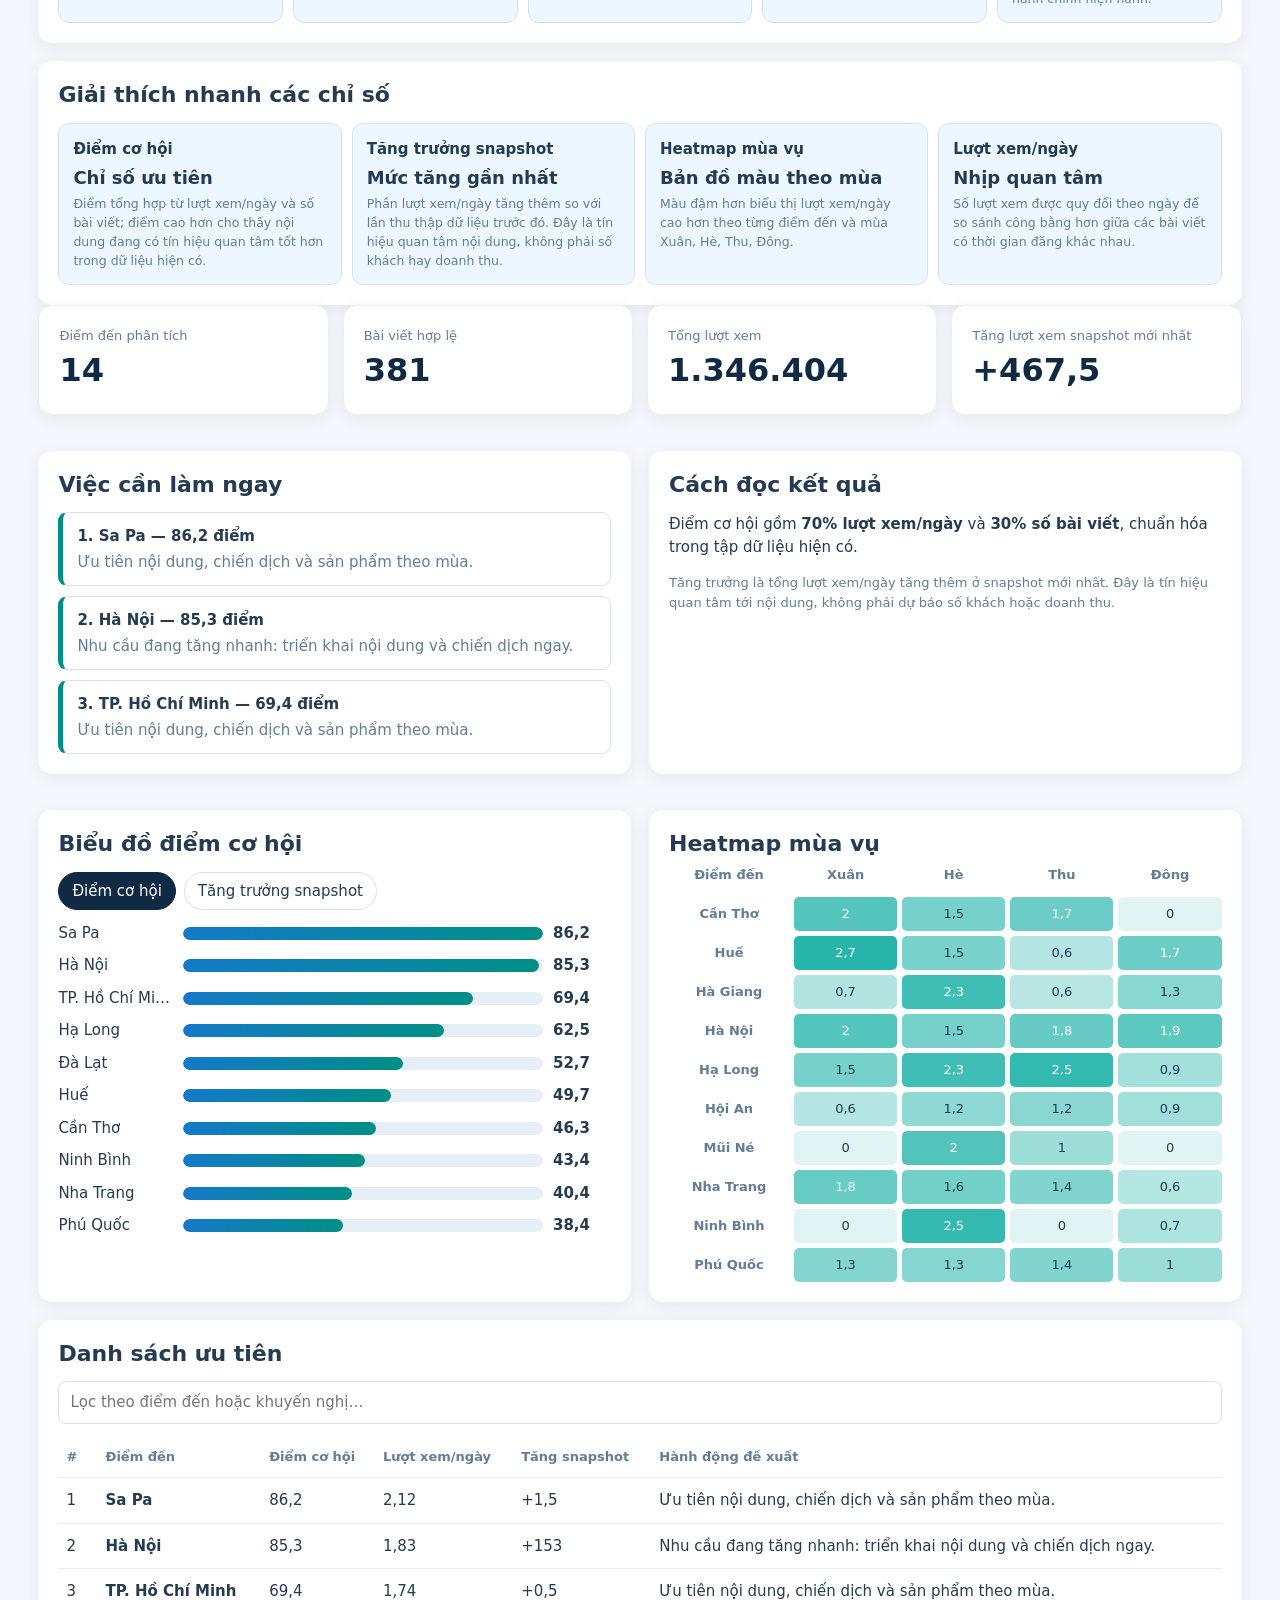
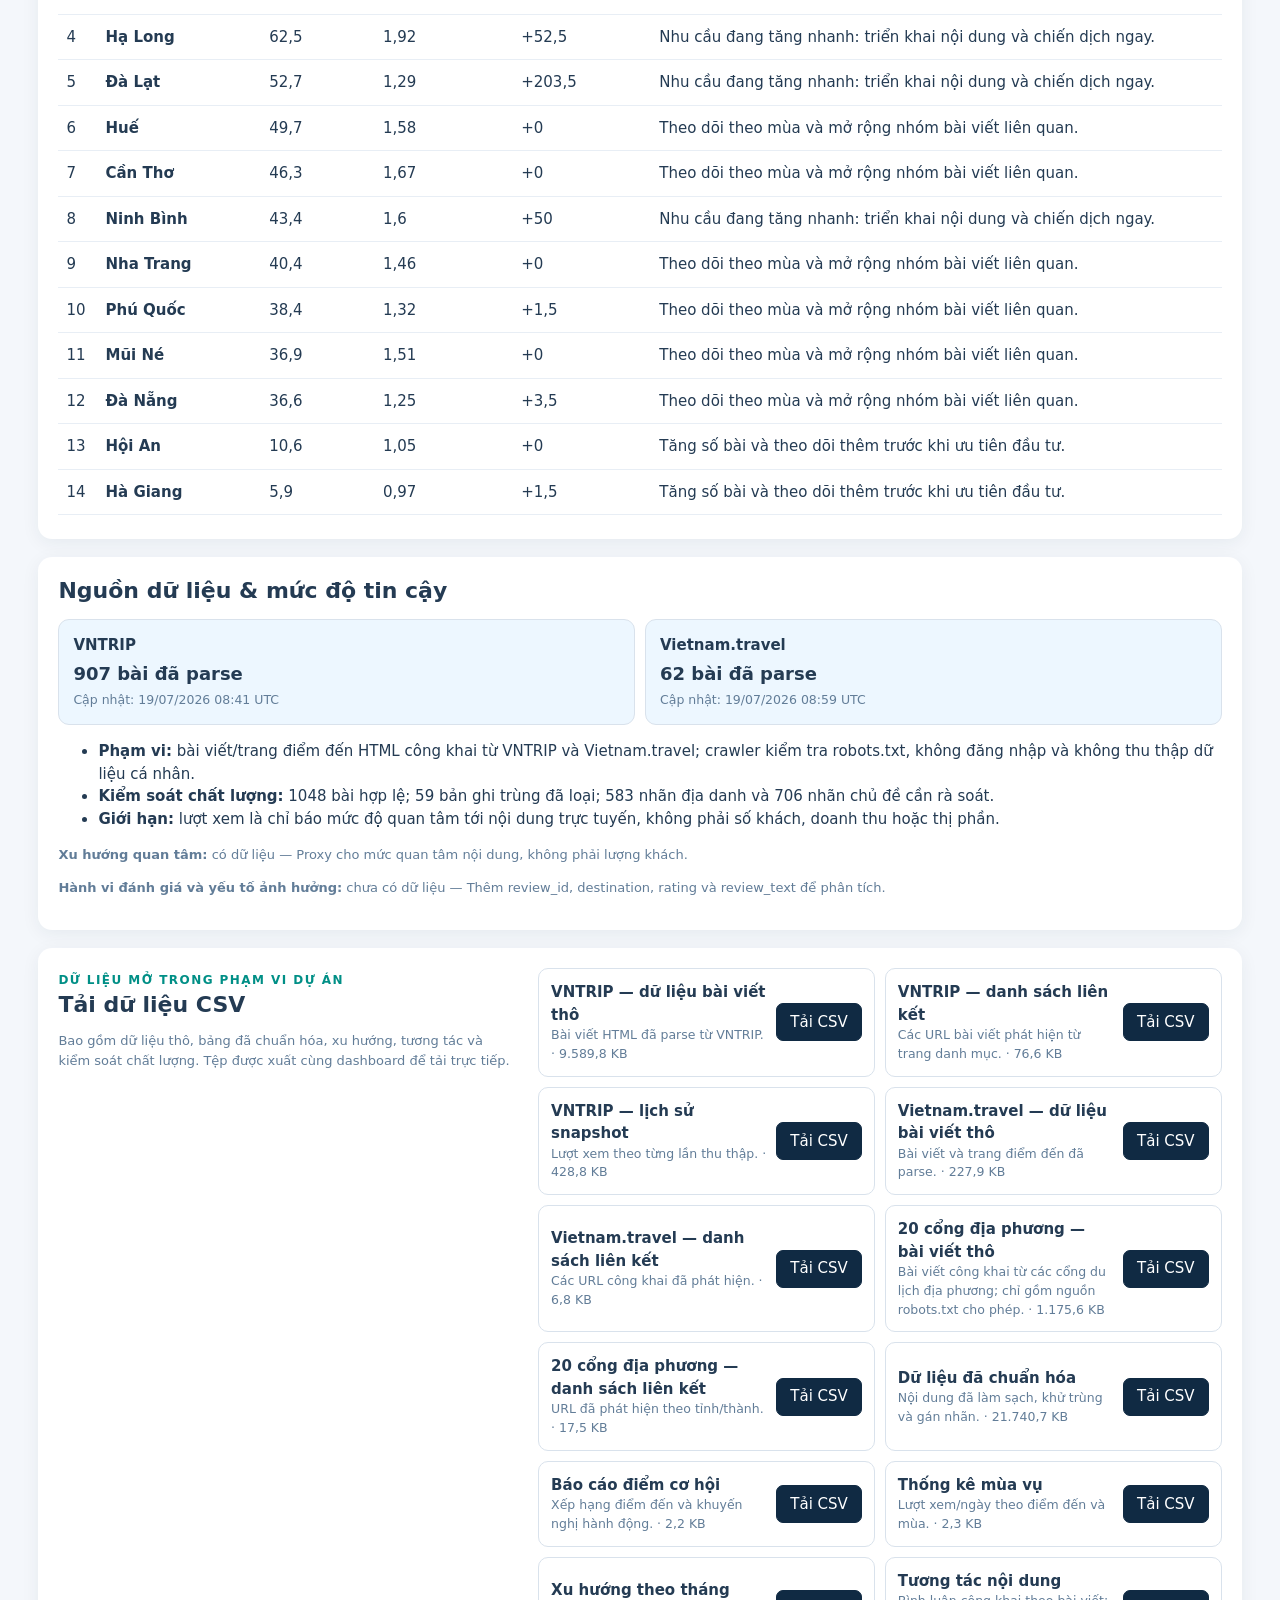
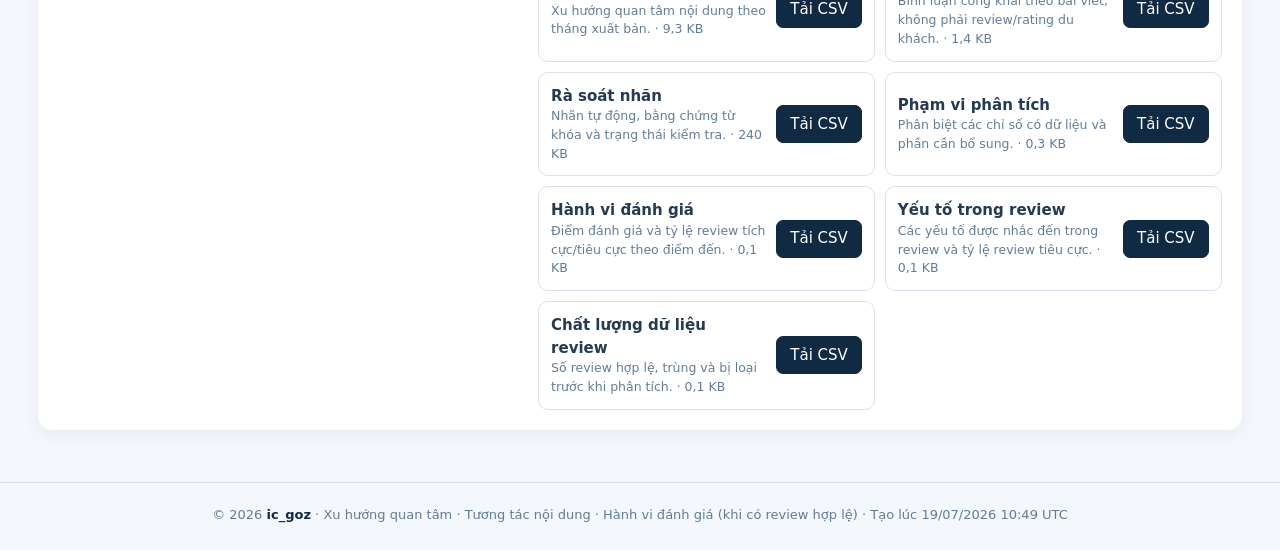
==== commit 7336ff59: "chore: cập nhật dữ liệu và dashboard hằng ngày" ====
--- a/docs/index.html
+++ b/docs/index.html
@@ -5,6 +5,6 @@
 <section class="grid"><article class="panel"><h2>Việc cần làm ngay</h2><div id="actions" class="actions"></div></article><article class="panel"><h2>Cách đọc kết quả</h2><p>Điểm cơ hội gồm <b>70% lượt xem/ngày</b> và <b>30% số bài viết</b>, chuẩn hóa trong tập dữ liệu hiện có.</p><p class="note">Tăng trưởng là tổng lượt xem/ngày tăng thêm ở snapshot mới nhất. Đây là tín hiệu quan tâm tới nội dung, không phải dự báo số khách hoặc doanh thu.</p></article></section>
 <section class="grid"><article class="panel"><h2>Biểu đồ điểm cơ hội</h2><div class="tabs"><button class="active" data-mode="score">Điểm cơ hội</button><button data-mode="growth">Tăng trưởng snapshot</button></div><div id="bar-chart" class="chart"></div></article><article class="panel"><h2>Heatmap mùa vụ</h2><div class="heatmap-wrap"><div id="heatmap" class="heatmap"></div></div></article></section>
 <section class="panel"><h2>Danh sách ưu tiên</h2><input id="search" class="filter" placeholder="Lọc theo điểm đến hoặc khuyến nghị…"><div class="scroll"><table><thead><tr><th>#</th><th>Điểm đến</th><th>Điểm cơ hội</th><th>Lượt xem/ngày</th><th>Tăng snapshot</th><th>Hành động đề xuất</th></tr></thead><tbody id="ranking"></tbody></table></div></section>
-<section class="panel provenance"><h2>Nguồn dữ liệu &amp; mức độ tin cậy</h2><div class="sources"><div class="source-card"><b>VNTRIP</b><span>0 bài đã parse</span><small>Cập nhật: chưa có dữ liệu</small></div><div class="source-card"><b>Vietnam.travel</b><span>0 bài đã parse</span><small>Cập nhật: chưa có dữ liệu</small></div></div><ul><li><b>Phạm vi:</b> bài viết/trang điểm đến HTML công khai từ VNTRIP và Vietnam.travel; crawler kiểm tra robots.txt, không đăng nhập và không thu thập dữ liệu cá nhân.</li><li><b>Kiểm soát chất lượng:</b> 0 bài hợp lệ; 0 bản ghi trùng đã loại; 0 nhãn địa danh và 0 nhãn chủ đề cần rà soát.</li><li><b>Giới hạn:</b> lượt xem là chỉ báo mức độ quan tâm tới nội dung trực tuyến, không phải số khách, doanh thu hoặc thị phần.</li></ul><div id="coverage"></div></section>
-<section class="panel download-panel reveal" id="downloads"><div><span class="eyebrow dark">Dữ liệu mở trong phạm vi dự án</span><h2>Tải dữ liệu CSV</h2><p class="note">Bao gồm dữ liệu thô, bảng đã chuẩn hóa, xu hướng, tương tác và kiểm soát chất lượng. Tệp được xuất cùng dashboard để tải trực tiếp.</p></div><ul id="download-list" class="download-list"></ul></section></main><footer>© 2026 <strong>ic_goz</strong> · Xu hướng quan tâm · Tương tác nội dung · Hành vi đánh giá (khi có review hợp lệ) · Tạo lúc 19/07/2026 07:30 UTC</footer>
-<script>window.dashboardData={scores:[],seasons:[],metrics:{"destinations": 0, "articles": 0, "views": 0.0, "growth": 0.0},coverage:[],portalPoints:[{"destination": "Hà Nội", "source": "sodulich.hanoi.gov.vn", "signals": "Du lịch văn hóa–lịch sử; sinh thái và làng nghề.", "confidence": "medium", "note": "Có nội dung đúng phạm vi tỉnh nhưng cần gán nhãn điểm cụ thể.", "article_count": 0}, {"destination": "Quảng Ninh", "source": "dulich.quangninh.gov.vn", "signals": "Chưa xác định được điểm đến từ các trang danh mục đã lấy.", "confidence": "low", "note": "Crawler gặp nhiều trang cổng thông tin; cần lọc URL bài viết trước khi dùng.", "article_count": 0}, {"destination": "Ninh Bình", "source": "visitninhbinh.com.vn", "signals": "Thông tin cần biết và hướng dẫn di chuyển.", "confidence": "low", "note": "Có bài tham chiếu Hà Nam; cần kiểm tra địa bàn trước khi phân tích.", "article_count": 0}, {"destination": "Thanh Hóa", "source": "thanhhoa.travel", "signals": "Du lịch xanh, sinh thái cộng đồng và văn hóa dân tộc.", "confidence": "medium", "note": "Đúng phạm vi chủ đề, nhưng chưa đủ tên điểm đến chi tiết.", "article_count": 0}, {"destination": "Huế", "source": "visithue.vn", "signals": "Hue Wonderverse Fest; chương trình Ngày Bún Bò Huế.", "confidence": "high", "note": "Sự kiện và ẩm thực gắn rõ với địa phương.", "article_count": 0}, {"destination": "Đà Nẵng", "source": "danangfantasticity.com", "signals": "DIFF 2026; du lịch sinh thái cộng đồng; thiên nhiên và di sản.", "confidence": "high", "note": "Nội dung gắn rõ với điểm đến Đà Nẵng.", "article_count": 0}, {"destination": "Quảng Nam", "source": "quangnamtourism.com.vn", "signals": "VinWonders Nam Hội An.", "confidence": "low", "note": "Có tour Lý Sơn và tour ngoài Việt Nam; cần loại sản phẩm ngoài địa bàn.", "article_count": 0}, {"destination": "Lâm Đồng", "source": "visitlamdong.vn", "signals": "Tour và dịch vụ địa phương.", "confidence": "low", "note": "Tên điểm/địa danh trong bài lấy được còn ít.", "article_count": 0}, {"destination": "Bà Rịa - Vũng Tàu", "source": "diemden.baria-vungtau.gov.vn", "signals": "Chưa có bài hợp lệ ở lượt crawl trước.", "confidence": "missing", "note": "Chờ lượt crawl mới để xác nhận robots và nội dung.", "article_count": 0}, {"destination": "Cần Thơ", "source": "canthotourism.vn", "signals": "Chợ hoa xuân, Sắc Xuân miệt vườn, lễ hội Óc Om Bóc – đua ghe Ngo.", "confidence": "medium", "note": "Một số bài nhắc Sóc Trăng; cần xác thực địa bàn theo cấu trúc hành chính hiện hành.", "article_count": 0}],downloads:[]};</script><script src="assets/dashboard.js"></script></body></html>
+<section class="panel provenance"><h2>Nguồn dữ liệu &amp; mức độ tin cậy</h2><div class="sources"><div class="source-card"><b>VNTRIP</b><span>907 bài đã parse</span><small>Cập nhật: 19/07/2026 08:41 UTC</small></div><div class="source-card"><b>Vietnam.travel</b><span>62 bài đã parse</span><small>Cập nhật: 19/07/2026 08:59 UTC</small></div></div><ul><li><b>Phạm vi:</b> bài viết/trang điểm đến HTML công khai từ VNTRIP và Vietnam.travel; crawler kiểm tra robots.txt, không đăng nhập và không thu thập dữ liệu cá nhân.</li><li><b>Kiểm soát chất lượng:</b> 1048 bài hợp lệ; 59 bản ghi trùng đã loại; 583 nhãn địa danh và 706 nhãn chủ đề cần rà soát.</li><li><b>Giới hạn:</b> lượt xem là chỉ báo mức độ quan tâm tới nội dung trực tuyến, không phải số khách, doanh thu hoặc thị phần.</li></ul><div id="coverage"></div></section>
+<section class="panel download-panel reveal" id="downloads"><div><span class="eyebrow dark">Dữ liệu mở trong phạm vi dự án</span><h2>Tải dữ liệu CSV</h2><p class="note">Bao gồm dữ liệu thô, bảng đã chuẩn hóa, xu hướng, tương tác và kiểm soát chất lượng. Tệp được xuất cùng dashboard để tải trực tiếp.</p></div><ul id="download-list" class="download-list"></ul></section></main><footer>© 2026 <strong>ic_goz</strong> · Xu hướng quan tâm · Tương tác nội dung · Hành vi đánh giá (khi có review hợp lệ) · Tạo lúc 19/07/2026 10:49 UTC</footer>
+<script>window.dashboardData={scores:[{"destination": "Sa Pa", "article_count": 38, "total_views": 143982.0, "median_views_per_day": 2.12, "interest_score": 86.23, "latest_views_growth": 1.5, "opportunity_score": 86.23, "score_basis": "Dữ liệu nội dung trực tuyến", "recommendation": "Ưu tiên nội dung, chiến dịch và sản phẩm theo mùa."}, {"destination": "Hà Nội", "article_count": 66, "total_views": 231704.0, "median_views_per_day": 1.83, "interest_score": 85.32, "latest_views_growth": 153.0, "opportunity_score": 85.32, "score_basis": "Dữ liệu nội dung trực tuyến", "recommendation": "Nhu cầu đang tăng nhanh: triển khai nội dung và chiến dịch ngay."}, {"destination": "TP. Hồ Chí Minh", "article_count": 44, "total_views": 228410.0, "median_views_per_day": 1.74, "interest_score": 69.42, "latest_views_growth": 0.5, "opportunity_score": 69.42, "score_basis": "Dữ liệu nội dung trực tuyến", "recommendation": "Ưu tiên nội dung, chiến dịch và sản phẩm theo mùa."}, {"destination": "Hạ Long", "article_count": 10, "total_views": 37700.0, "median_views_per_day": 1.92, "interest_score": 62.45, "latest_views_growth": 52.5, "opportunity_score": 62.45, "score_basis": "Dữ liệu nội dung trực tuyến", "recommendation": "Nhu cầu đang tăng nhanh: triển khai nội dung và chiến dịch ngay."}, {"destination": "Đà Lạt", "article_count": 65, "total_views": 222675.0, "median_views_per_day": 1.29, "interest_score": 52.7, "latest_views_growth": 203.5, "opportunity_score": 52.7, "score_basis": "Dữ liệu nội dung trực tuyến", "recommendation": "Nhu cầu đang tăng nhanh: triển khai nội dung và chiến dịch ngay."}, {"destination": "Huế", "article_count": 22, "total_views": 85451.0, "median_views_per_day": 1.58, "interest_score": 49.74, "latest_views_growth": 0.0, "opportunity_score": 49.74, "score_basis": "Dữ liệu nội dung trực tuyến", "recommendation": "Theo dõi theo mùa và mở rộng nhóm bài viết liên quan."}, {"destination": "Cần Thơ", "article_count": 5, "total_views": 18200.0, "median_views_per_day": 1.67, "interest_score": 46.29, "latest_views_growth": 0.0, "opportunity_score": 46.29, "score_basis": "Dữ liệu nội dung trực tuyến", "recommendation": "Theo dõi theo mùa và mở rộng nhóm bài viết liên quan."}, {"destination": "Ninh Bình", "article_count": 7, "total_views": 31800.0, "median_views_per_day": 1.6, "interest_score": 43.44, "latest_views_growth": 50.0, "opportunity_score": 43.44, "score_basis": "Dữ liệu nội dung trực tuyến", "recommendation": "Nhu cầu đang tăng nhanh: triển khai nội dung và chiến dịch ngay."}, {"destination": "Nha Trang", "article_count": 18, "total_views": 62000.0, "median_views_per_day": 1.46, "interest_score": 40.41, "latest_views_growth": 0.0, "opportunity_score": 40.41, "score_basis": "Dữ liệu nội dung trực tuyến", "recommendation": "Theo dõi theo mùa và mở rộng nhóm bài viết liên quan."}, {"destination": "Phú Quốc", "article_count": 32, "total_views": 86471.0, "median_views_per_day": 1.32, "interest_score": 38.38, "latest_views_growth": 1.5, "opportunity_score": 38.38, "score_basis": "Dữ liệu nội dung trực tuyến", "recommendation": "Theo dõi theo mùa và mở rộng nhóm bài viết liên quan."}, {"destination": "Mũi Né", "article_count": 5, "total_views": 14600.0, "median_views_per_day": 1.51, "interest_score": 36.94, "latest_views_growth": 0.0, "opportunity_score": 36.94, "score_basis": "Dữ liệu nội dung trực tuyến", "recommendation": "Theo dõi theo mùa và mở rộng nhóm bài viết liên quan."}, {"destination": "Đà Nẵng", "article_count": 38, "total_views": 108074.0, "median_views_per_day": 1.25, "interest_score": 36.64, "latest_views_growth": 3.5, "opportunity_score": 36.64, "score_basis": "Dữ liệu nội dung trực tuyến", "recommendation": "Theo dõi theo mùa và mở rộng nhóm bài viết liên quan."}, {"destination": "Hội An", "article_count": 14, "total_views": 32135.0, "median_views_per_day": 1.05, "interest_score": 10.59, "latest_views_growth": 0.0, "opportunity_score": 10.59, "score_basis": "Dữ liệu nội dung trực tuyến", "recommendation": "Tăng số bài và theo dõi thêm trước khi ưu tiên đầu tư."}, {"destination": "Hà Giang", "article_count": 17, "total_views": 43202.0, "median_views_per_day": 0.97, "interest_score": 5.9, "latest_views_growth": 1.5, "opportunity_score": 5.9, "score_basis": "Dữ liệu nội dung trực tuyến", "recommendation": "Tăng số bài và theo dõi thêm trước khi ưu tiên đầu tư."}],seasons:[{"destination": "Cần Thơ", "season": "Xuân", "article_count": 1, "total_views": 4700.0, "median_views_per_day": 2.0390455531453364}, {"destination": "Cần Thơ", "season": "Hè", "article_count": 3, "total_views": 9900.0, "median_views_per_day": 1.5280898876404494}, {"destination": "Cần Thơ", "season": "Thu", "article_count": 1, "total_views": 3600.0, "median_views_per_day": 1.6666666666666667}, {"destination": "Huế", "season": "Xuân", "article_count": 2, "total_views": 12300.0, "median_views_per_day": 2.65348730779016}, {"destination": "Huế", "season": "Hè", "article_count": 9, "total_views": 34100.0, "median_views_per_day": 1.4736842105263157}, {"destination": "Huế", "season": "Thu", "article_count": 3, "total_views": 5703.0, "median_views_per_day": 0.6081747709654687}, {"destination": "Huế", "season": "Đông", "article_count": 8, "total_views": 33348.0, "median_views_per_day": 1.6902690964932277}, {"destination": "Hà Giang", "season": "Xuân", "article_count": 2, "total_views": 1947.0, "median_views_per_day": 0.6727800071690229}, {"destination": "Hà Giang", "season": "Hè", "article_count": 4, "total_views": 15475.0, "median_views_per_day": 2.314433497536946}, {"destination": "Hà Giang", "season": "Thu", "article_count": 2, "total_views": 2086.0, "median_views_per_day": 0.5665336650697815}, {"destination": "Hà Giang", "season": "Đông", "article_count": 9, "total_views": 23694.0, "median_views_per_day": 1.2621359223300972}, {"destination": "Hà Nội", "season": "Xuân", "article_count": 9, "total_views": 43300.0, "median_views_per_day": 2.038735983690112}, {"destination": "Hà Nội", "season": "Hè", "article_count": 17, "total_views": 51310.0, "median_views_per_day": 1.5280898876404494}, {"destination": "Hà Nội", "season": "Thu", "article_count": 14, "total_views": 48227.0, "median_views_per_day": 1.7586036283672348}, {"destination": "Hà Nội", "season": "Đông", "article_count": 26, "total_views": 88867.0, "median_views_per_day": 1.9008899703279885}, {"destination": "Hạ Long", "season": "Xuân", "article_count": 3, "total_views": 18600.0, "median_views_per_day": 1.533894111825829}, {"destination": "Hạ Long", "season": "Hè", "article_count": 2, "total_views": 9600.0, "median_views_per_day": 2.3018759117864382}, {"destination": "Hạ Long", "season": "Thu", "article_count": 2, "total_views": 1856.0, "median_views_per_day": 2.505901505901506}, {"destination": "Hạ Long", "season": "Đông", "article_count": 3, "total_views": 7644.0, "median_views_per_day": 0.881488736532811}, {"destination": "Hội An", "season": "Xuân", "article_count": 5, "total_views": 7735.0, "median_views_per_day": 0.6150691952844695}, {"destination": "Hội An", "season": "Hè", "article_count": 6, "total_views": 18900.0, "median_views_per_day": 1.1738731176778656}, {"destination": "Hội An", "season": "Thu", "article_count": 2, "total_views": 3600.0, "median_views_per_day": 1.2467329530457083}, {"destination": "Hội An", "season": "Đông", "article_count": 1, "total_views": 1900.0, "median_views_per_day": 0.9236752552260572}, {"destination": "Mũi Né", "season": "Hè", "article_count": 2, "total_views": 9200.0, "median_views_per_day": 2.0474126192411077}, {"destination": "Mũi Né", "season": "Thu", "article_count": 3, "total_views": 5400.0, "median_views_per_day": 0.9681881051175656}, {"destination": "Nha Trang", "season": "Xuân", "article_count": 3, "total_views": 12300.0, "median_views_per_day": 1.751388295600171}, {"destination": "Nha Trang", "season": "Hè", "article_count": 11, "total_views": 42600.0, "median_views_per_day": 1.5652951699463329}, {"destination": "Nha Trang", "season": "Thu", "article_count": 1, "total_views": 2000.0, "median_views_per_day": 1.3550135501355014}, {"destination": "Nha Trang", "season": "Đông", "article_count": 3, "total_views": 5100.0, "median_views_per_day": 0.6329113924050633}, {"destination": "Ninh Bình", "season": "Hè", "article_count": 5, "total_views": 29500.0, "median_views_per_day": 2.4734982332155475}, {"destination": "Ninh Bình", "season": "Đông", "article_count": 2, "total_views": 2300.0, "median_views_per_day": 0.7272390440707273}, {"destination": "Phú Quốc", "season": "Xuân", "article_count": 6, "total_views": 21800.0, "median_views_per_day": 1.3253501750875438}, {"destination": "Phú Quốc", "season": "Hè", "article_count": 7, "total_views": 18100.0, "median_views_per_day": 1.3150973172014728}, {"destination": "Phú Quốc", "season": "Thu", "article_count": 9, "total_views": 24398.0, "median_views_per_day": 1.3615023474178405}, {"destination": "Phú Quốc", "season": "Đông", "article_count": 10, "total_views": 22173.0, "median_views_per_day": 0.9957661618628888}, {"destination": "Sa Pa", "season": "Xuân", "article_count": 7, "total_views": 27688.0, "median_views_per_day": 2.078179119247897}, {"destination": "Sa Pa", "season": "Hè", "article_count": 7, "total_views": 18900.0, "median_views_per_day": 0.8102633355840648}, {"destination": "Sa Pa", "season": "Thu", "article_count": 6, "total_views": 20100.0, "median_views_per_day": 2.5835600946732886}, {"destination": "Sa Pa", "season": "Đông", "article_count": 18, "total_views": 77294.0, "median_views_per_day": 2.154088773957492}, {"destination": "TP. Hồ Chí Minh", "season": "Xuân", "article_count": 11, "total_views": 65900.0, "median_views_per_day": 2.8586013272077597}, {"destination": "TP. Hồ Chí Minh", "season": "Hè", "article_count": 16, "total_views": 69433.0, "median_views_per_day": 1.5215626446650383}, {"destination": "TP. Hồ Chí Minh", "season": "Thu", "article_count": 6, "total_views": 25555.0, "median_views_per_day": 1.381372184792104}, {"destination": "TP. Hồ Chí Minh", "season": "Đông", "article_count": 11, "total_views": 67522.0, "median_views_per_day": 1.9521717911176184}, {"destination": "Đà Lạt", "season": "Xuân", "article_count": 17, "total_views": 61246.0, "median_views_per_day": 1.3390928725701945}, {"destination": "Đà Lạt", "season": "Hè", "article_count": 9, "total_views": 43100.0, "median_views_per_day": 2.361853832442068}, {"destination": "Đà Lạt", "season": "Thu", "article_count": 11, "total_views": 30981.0, "median_views_per_day": 1.053595968850206}, {"destination": "Đà Lạt", "season": "Đông", "article_count": 28, "total_views": 87348.0, "median_views_per_day": 1.2434244833359256}, {"destination": "Đà Nẵng", "season": "Xuân", "article_count": 11, "total_views": 27728.0, "median_views_per_day": 1.1207970112079702}, {"destination": "Đà Nẵng", "season": "Hè", "article_count": 14, "total_views": 44248.0, "median_views_per_day": 1.3302722814963768}, {"destination": "Đà Nẵng", "season": "Thu", "article_count": 7, "total_views": 23199.0, "median_views_per_day": 1.389854065323141}, {"destination": "Đà Nẵng", "season": "Đông", "article_count": 6, "total_views": 12899.0, "median_views_per_day": 1.1692061273375578}],metrics:{"destinations": 14, "articles": 381, "views": 1346404.0, "growth": 467.5},coverage:[{"analysis_component": "Xu hướng quan tâm", "status": "available", "data_basis": "Lượt xem/snapshot bài viết VNTRIP", "note": "Proxy cho mức quan tâm nội dung, không phải lượng khách."}, {"analysis_component": "Hành vi đánh giá và yếu tố ảnh hưởng", "status": "missing_input", "data_basis": "data/reviews.csv", "note": "Thêm review_id, destination, rating và review_text để phân tích."}],portalPoints:[{"destination": "Hà Nội", "source": "sodulich.hanoi.gov.vn", "signals": "Du lịch văn hóa–lịch sử; sinh thái và làng nghề.", "confidence": "medium", "note": "Có nội dung đúng phạm vi tỉnh nhưng cần gán nhãn điểm cụ thể.", "article_count": 0}, {"destination": "Quảng Ninh", "source": "dulich.quangninh.gov.vn", "signals": "Chưa xác định được điểm đến từ các trang danh mục đã lấy.", "confidence": "low", "note": "Crawler gặp nhiều trang cổng thông tin; cần lọc URL bài viết trước khi dùng.", "article_count": 20}, {"destination": "Ninh Bình", "source": "visitninhbinh.com.vn", "signals": "Thông tin cần biết và hướng dẫn di chuyển.", "confidence": "low", "note": "Có bài tham chiếu Hà Nam; cần kiểm tra địa bàn trước khi phân tích.", "article_count": 20}, {"destination": "Thanh Hóa", "source": "thanhhoa.travel", "signals": "Du lịch xanh, sinh thái cộng đồng và văn hóa dân tộc.", "confidence": "medium", "note": "Đúng phạm vi chủ đề, nhưng chưa đủ tên điểm đến chi tiết.", "article_count": 15}, {"destination": "Huế", "source": "visithue.vn", "signals": "Hue Wonderverse Fest; chương trình Ngày Bún Bò Huế.", "confidence": "high", "note": "Sự kiện và ẩm thực gắn rõ với địa phương.", "article_count": 20}, {"destination": "Đà Nẵng", "source": "danangfantasticity.com", "signals": "DIFF 2026; du lịch sinh thái cộng đồng; thiên nhiên và di sản.", "confidence": "high", "note": "Nội dung gắn rõ với điểm đến Đà Nẵng.", "article_count": 20}, {"destination": "Quảng Nam", "source": "quangnamtourism.com.vn", "signals": "VinWonders Nam Hội An.", "confidence": "low", "note": "Có tour Lý Sơn và tour ngoài Việt Nam; cần loại sản phẩm ngoài địa bàn.", "article_count": 20}, {"destination": "Lâm Đồng", "source": "visitlamdong.vn", "signals": "Tour và dịch vụ địa phương.", "confidence": "low", "note": "Tên điểm/địa danh trong bài lấy được còn ít.", "article_count": 3}, {"destination": "Bà Rịa - Vũng Tàu", "source": "diemden.baria-vungtau.gov.vn", "signals": "Chưa có bài hợp lệ ở lượt crawl trước.", "confidence": "missing", "note": "Chờ lượt crawl mới để xác nhận robots và nội dung.", "article_count": 0}, {"destination": "Cần Thơ", "source": "canthotourism.vn", "signals": "Chợ hoa xuân, Sắc Xuân miệt vườn, lễ hội Óc Om Bóc – đua ghe Ngo.", "confidence": "medium", "note": "Một số bài nhắc Sóc Trăng; cần xác thực địa bàn theo cấu trúc hành chính hiện hành.", "article_count": 20}],downloads:[{"title": "VNTRIP — dữ liệu bài viết thô", "file": "data/rawdata_vntrip.csv", "description": "Bài viết HTML đã parse từ VNTRIP.", "size_kb": 9589.8}, {"title": "VNTRIP — danh sách liên kết", "file": "data/links_vntrip.csv", "description": "Các URL bài viết phát hiện từ trang danh mục.", "size_kb": 76.6}, {"title": "VNTRIP — lịch sử snapshot", "file": "data/article_snapshots.csv", "description": "Lượt xem theo từng lần thu thập.", "size_kb": 428.8}, {"title": "Vietnam.travel — dữ liệu bài viết thô", "file": "data/rawdata_vietnam_travel.csv", "description": "Bài viết và trang điểm đến đã parse.", "size_kb": 227.9}, {"title": "Vietnam.travel — danh sách liên kết", "file": "data/links_vietnam_travel.csv", "description": "Các URL công khai đã phát hiện.", "size_kb": 6.8}, {"title": "20 cổng địa phương — bài viết thô", "file": "data/rawdata_provincial_portals.csv", "description": "Bài viết công khai từ các cổng du lịch địa phương; chỉ gồm nguồn robots.txt cho phép.", "size_kb": 1175.6}, {"title": "20 cổng địa phương — danh sách liên kết", "file": "data/links_provincial_portals.csv", "description": "URL đã phát hiện theo tỉnh/thành.", "size_kb": 17.5}, {"title": "Dữ liệu đã chuẩn hóa", "file": "data/normalized_articles.csv", "description": "Nội dung đã làm sạch, khử trùng và gán nhãn.", "size_kb": 21740.7}, {"title": "Báo cáo điểm cơ hội", "file": "data/destination_opportunity_scores.csv", "description": "Xếp hạng điểm đến và khuyến nghị hành động.", "size_kb": 2.2}, {"title": "Thống kê mùa vụ", "file": "data/destination_season_stats.csv", "description": "Lượt xem/ngày theo điểm đến và mùa.", "size_kb": 2.3}, {"title": "Xu hướng theo tháng", "file": "data/destination_monthly_interest.csv", "description": "Xu hướng quan tâm nội dung theo tháng xuất bản.", "size_kb": 9.3}, {"title": "Tương tác nội dung", "file": "data/content_engagement_stats.csv", "description": "Bình luận công khai theo bài viết; không phải review/rating du khách.", "size_kb": 1.4}, {"title": "Rà soát nhãn", "file": "data/label_review.csv", "description": "Nhãn tự động, bằng chứng từ khóa và trạng thái kiểm tra.", "size_kb": 240.0}, {"title": "Phạm vi phân tích", "file": "data/analysis_coverage.csv", "description": "Phân biệt các chỉ số có dữ liệu và phần cần bổ sung.", "size_kb": 0.3}, {"title": "Hành vi đánh giá", "file": "data/review_behavior_stats.csv", "description": "Điểm đánh giá và tỷ lệ review tích cực/tiêu cực theo điểm đến.", "size_kb": 0.1}, {"title": "Yếu tố trong review", "file": "data/destination_factor_stats.csv", "description": "Các yếu tố được nhắc đến trong review và tỷ lệ review tiêu cực.", "size_kb": 0.1}, {"title": "Chất lượng dữ liệu review", "file": "data/review_data_quality.csv", "description": "Số review hợp lệ, trùng và bị loại trước khi phân tích.", "size_kb": 0.1}]};</script><script src="assets/dashboard.js"></script></body></html>
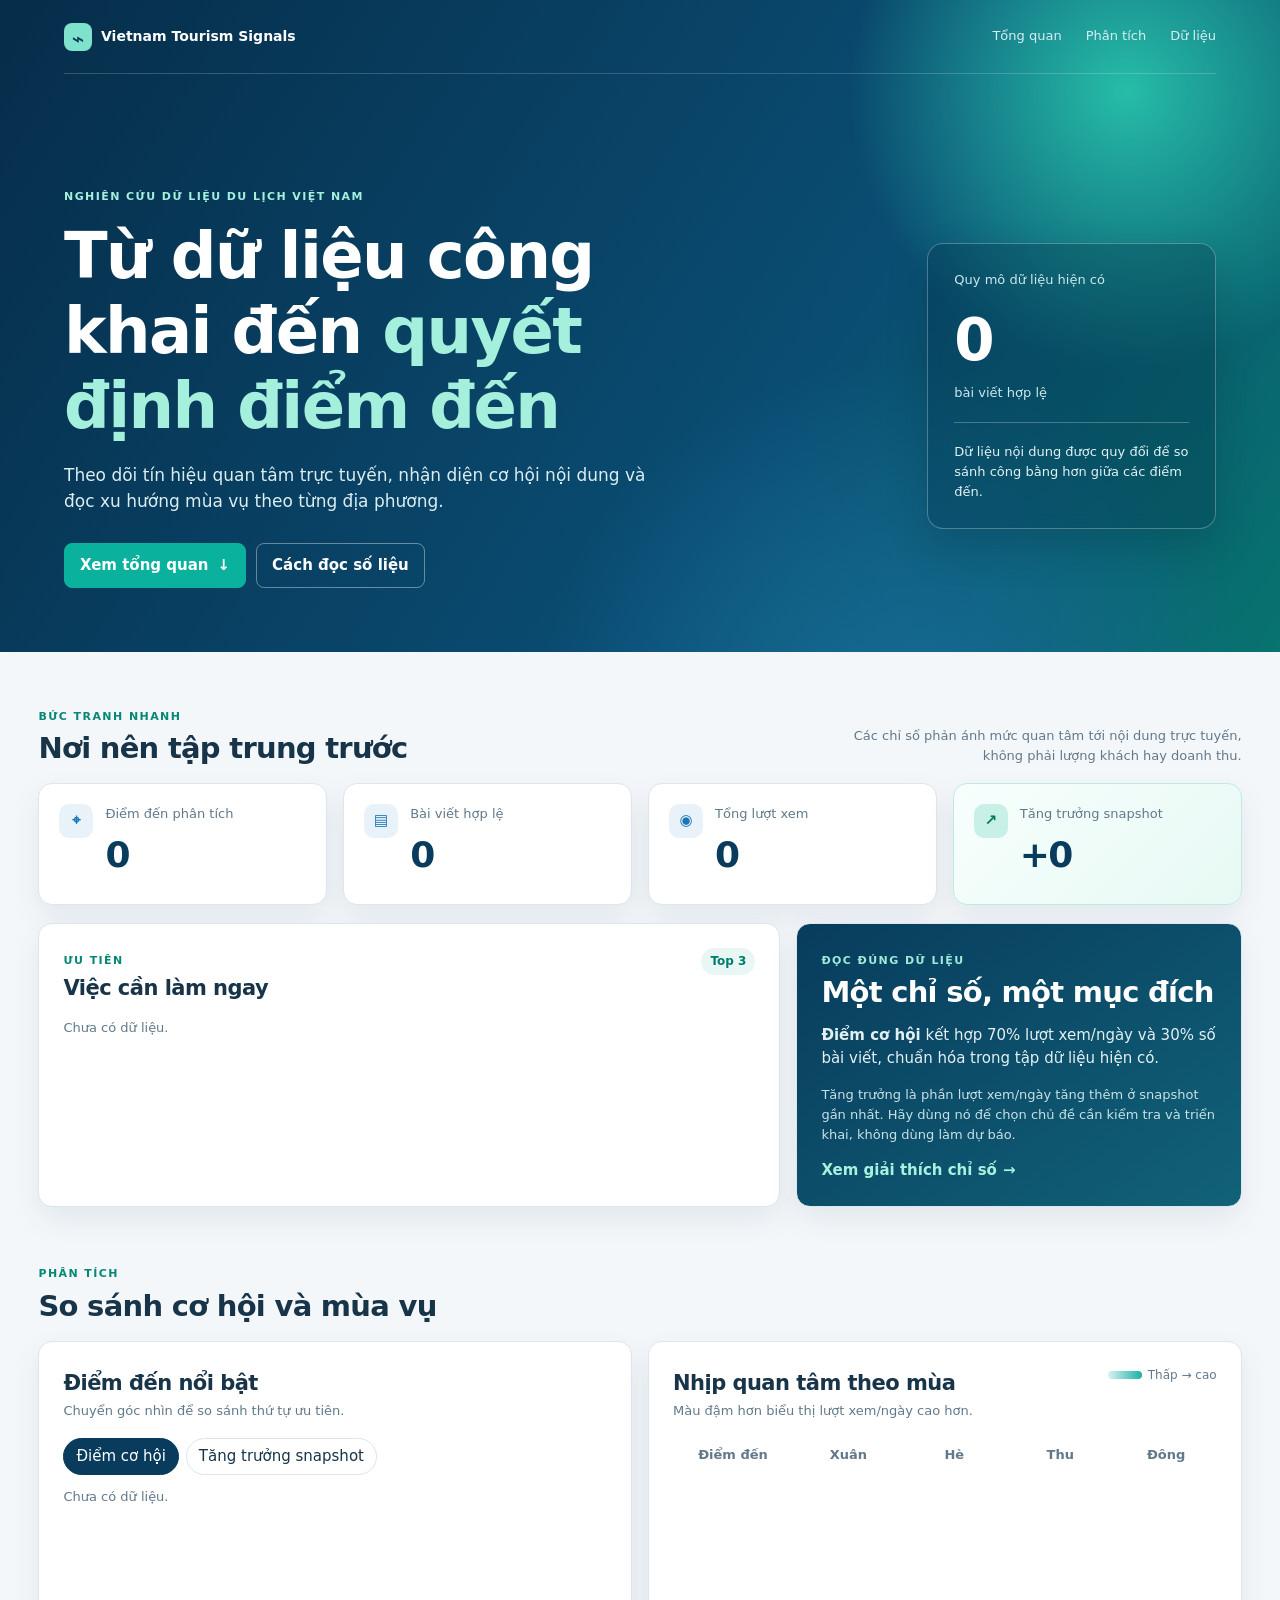
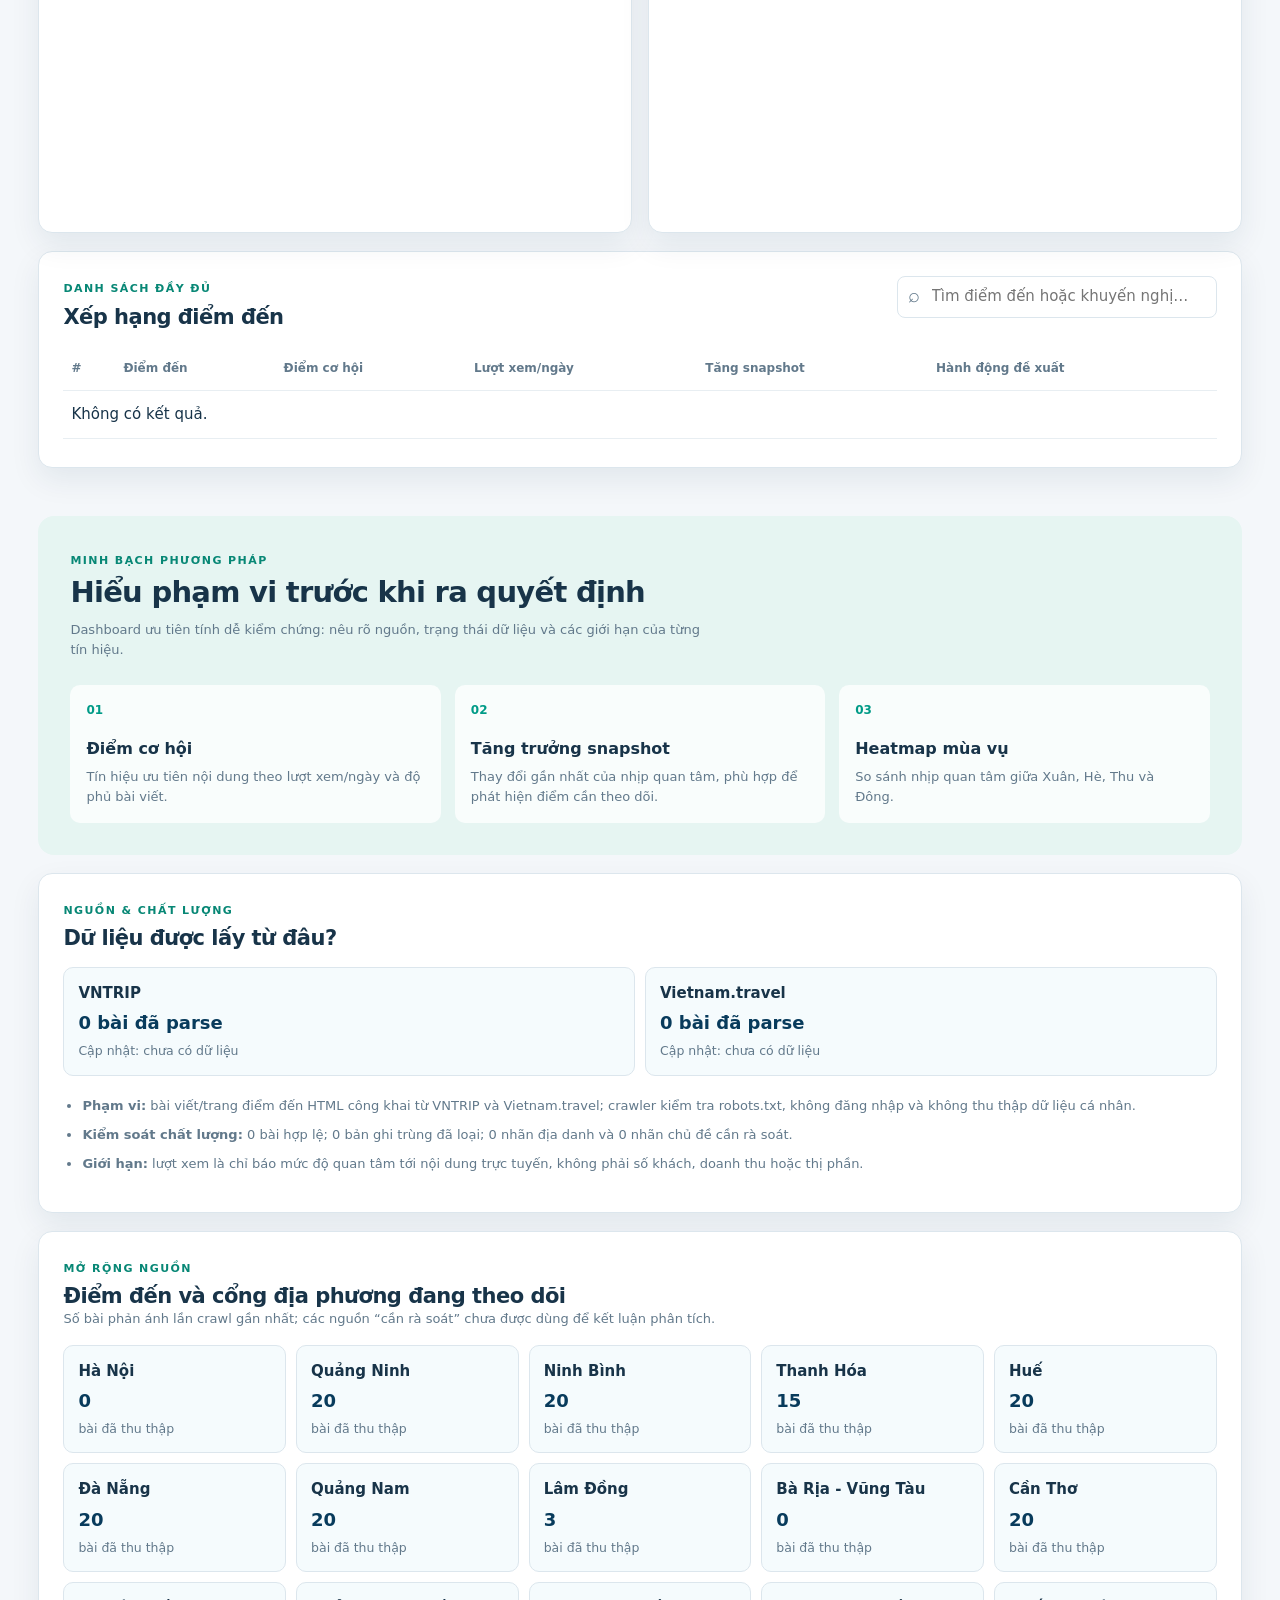
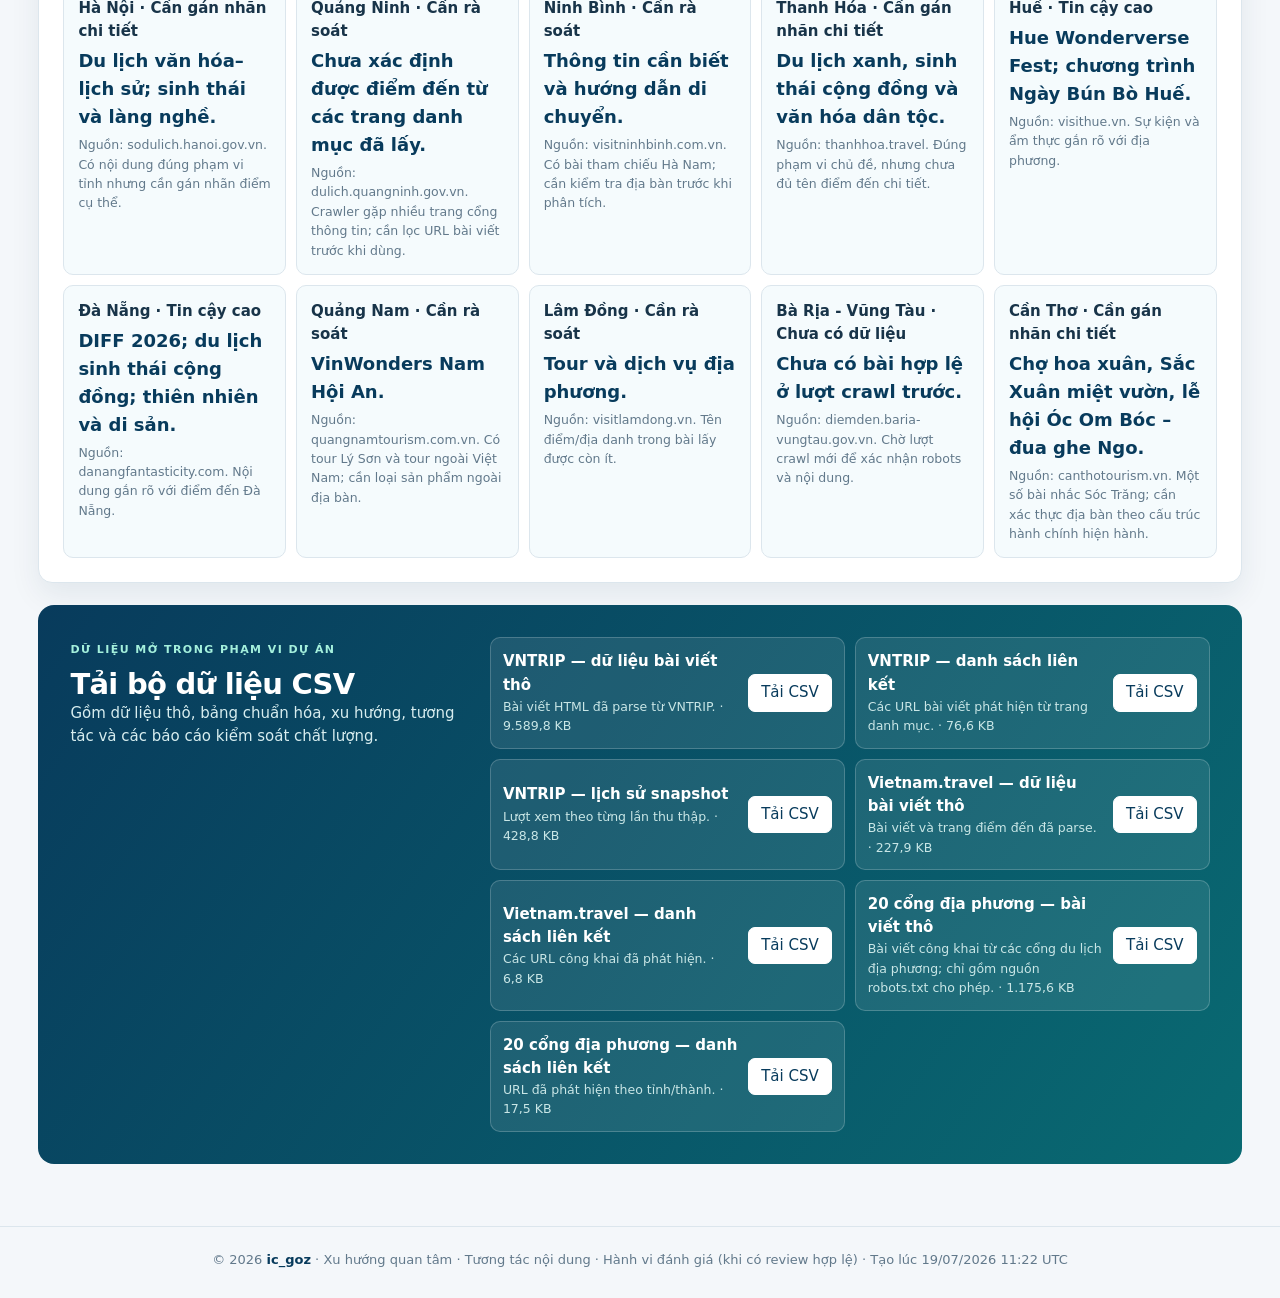
==== commit 56bc987f: "update/teamplate" ====
--- a/docs/index.html
+++ b/docs/index.html
@@ -1,10 +1,72 @@
 <!doctype html>
-<html lang="vi"><head><meta charset="utf-8"><meta name="viewport" content="width=device-width,initial-scale=1"><title>Du lịch Việt Nam | Phân tích điểm đến</title><link rel="stylesheet" href="assets/dashboard.css"><style>.hero{position:relative;display:grid;grid-template-columns:minmax(0,1.2fr) minmax(260px,.8fr);gap:32px;align-items:center;min-height:390px;overflow:hidden;background:radial-gradient(circle at 82% 22%,#37b7b0 0,transparent 26%),linear-gradient(125deg,#071d32,#0f4d72 58%,#0f796f)}.hero:before{content:"";position:absolute;width:460px;height:460px;right:-130px;bottom:-280px;border:1px solid #ffffff33;border-radius:50%;box-shadow:0 0 0 46px #ffffff0d,0 0 0 92px #ffffff08}.hero-copy,.hero-orbit{position:relative;z-index:1}.hero-copy{max-width:720px}.hero h1{max-width:640px;margin:10px 0;font-size:clamp(38px,6vw,68px);letter-spacing:-.045em}.hero h1 em{color:#9ff7dc;font-style:normal}.hero p{max-width:600px;font-size:17px}.eyebrow{display:inline-block;color:#baf9e9;font-size:12px;font-weight:800;letter-spacing:.12em;text-transform:uppercase}.eyebrow.dark{color:var(--teal)}.hero-actions{display:flex;flex-wrap:wrap;gap:12px;margin-top:24px}.primary-button,.secondary-button{display:inline-flex;align-items:center;gap:10px;min-height:44px;padding:10px 16px;border:1px solid #ffffff55;border-radius:9px;color:#fff;font-weight:750;text-decoration:none;transition:transform .2s,background .2s}.primary-button{background:#11a99e}.secondary-button{background:#ffffff14}.primary-button:hover,.secondary-button:hover{transform:translateY(-2px);background:#ffffff2b}.hero-orbit{min-height:250px}.orbit-ring{position:absolute;inset:14px 12%;border:1px solid #ffffff50;border-radius:50%;animation:spin 26s linear infinite}.hero-stat{position:absolute;top:68px;left:20%;display:grid;width:150px;height:150px;place-content:center;border:1px solid #ffffff55;border-radius:50%;background:#ffffff14;backdrop-filter:blur(8px);text-align:center}.hero-stat b{font-size:35px}.hero-stat span{font-size:12px}.hero-chip{position:absolute;padding:8px 11px;border:1px solid #ffffff3d;border-radius:99px;background:#08273f99;font-size:12px;animation:float 4s ease-in-out infinite}.chip-one{right:0;top:34px}.chip-two{bottom:32px;left:2%;animation-delay:-2s}.research-intro{display:grid;grid-template-columns:2fr repeat(3,1fr);gap:14px;align-items:center;margin-top:20px;padding:25px;border-radius:14px;background:#e4f6f3}.research-intro h2{margin-top:5px}.research-pill{display:grid;gap:4px;padding:12px;border-left:2px solid var(--teal)}.research-pill b{color:var(--teal);font-size:18px}.reveal{opacity:0;transform:translateY(18px);transition:opacity .6s ease,transform .6s ease}.reveal.visible{opacity:1;transform:none}.download-panel{display:grid;grid-template-columns:minmax(240px,.8fr) minmax(0,1.2fr);gap:24px}.download-panel .download-list{margin:0}@keyframes spin{to{transform:rotate(360deg)}}@keyframes float{50%{transform:translateY(-10px)}}@media(max-width:780px){.hero{grid-template-columns:1fr;min-height:auto}.hero-orbit{min-height:210px}.research-intro,.download-panel{grid-template-columns:1fr}.research-intro{gap:4px}.research-pill{grid-template-columns:36px 1fr;align-items:center}.download-panel .download-list{margin-top:6px}}@media(prefers-reduced-motion:reduce){.orbit-ring,.hero-chip{animation:none}.reveal{transition:none}}</style></head><body>
-<header class="hero"><div class="hero-copy"><span class="eyebrow">Nghiên cứu dữ liệu du lịch Việt Nam</span><h1>Hiểu điểm đến từ <em>dữ liệu công khai</em></h1><p>Nhận diện xu hướng quan tâm, tương tác nội dung và các tín hiệu đánh giá theo điểm đến — minh bạch về nguồn dữ liệu và giới hạn kết luận.</p><div class="hero-actions"><a class="primary-button" href="#dashboard">Khám phá dashboard <span>↓</span></a><a class="secondary-button" href="#downloads">Tải dữ liệu CSV</a></div></div><div class="hero-orbit" aria-hidden="true"><div class="orbit-ring"></div><div class="hero-stat"><b id="hero-articles"></b><span>bài viết hợp lệ</span></div><div class="hero-chip chip-one">20 cổng địa phương</div><div class="hero-chip chip-two">Theo dõi mùa vụ</div></div></header>
-<main id="dashboard"><section class="research-intro reveal"><div><span class="eyebrow dark">Mục tiêu nghiên cứu</span><h2>Ba góc nhìn, một bức tranh điểm đến</h2></div><div class="research-pill"><b>01</b><span>Xu hướng quan tâm</span></div><div class="research-pill"><b>02</b><span>Tương tác nội dung</span></div><div class="research-pill"><b>03</b><span>Đánh giá hợp lệ</span></div></section><section class="panel reveal"><h2>Điểm đến đang theo dõi</h2><p class="note">Các địa phương có cổng du lịch đang hoạt động trong crawler. Số bài phản ánh dữ liệu đã thu thập ở lần chạy gần nhất.</p><div id="portal-points" class="sources"></div></section><section class="panel provenance reveal"><h2>Nguồn địa phương &amp; mức độ tin cậy</h2><p class="note">Tín hiệu dưới đây được rút từ lượt crawl trước khi dữ liệu được làm sạch. “Cần rà soát” nghĩa là không dùng làm kết luận phân tích cho đến khi xác thực URL, địa bàn và nội dung.</p><div id="portal-confidence" class="sources"></div></section><section class="panel glossary reveal" aria-labelledby="glossary-title"><h2 id="glossary-title">Giải thích nhanh các chỉ số</h2><div class="sources"><div class="source-card"><b>Điểm cơ hội</b><span>Chỉ số ưu tiên</span><small>Điểm tổng hợp từ lượt xem/ngày và số bài viết; điểm cao hơn cho thấy nội dung đang có tín hiệu quan tâm tốt hơn trong dữ liệu hiện có.</small></div><div class="source-card"><b>Tăng trưởng snapshot</b><span>Mức tăng gần nhất</span><small>Phần lượt xem/ngày tăng thêm so với lần thu thập dữ liệu trước đó. Đây là tín hiệu quan tâm nội dung, không phải số khách hay doanh thu.</small></div><div class="source-card"><b>Heatmap mùa vụ</b><span>Bản đồ màu theo mùa</span><small>Màu đậm hơn biểu thị lượt xem/ngày cao hơn theo từng điểm đến và mùa Xuân, Hè, Thu, Đông.</small></div><div class="source-card"><b>Lượt xem/ngày</b><span>Nhịp quan tâm</span><small>Số lượt xem được quy đổi theo ngày để so sánh công bằng hơn giữa các bài viết có thời gian đăng khác nhau.</small></div></div></section><section class="cards reveal"><div class="card"><div class="muted">Điểm đến phân tích</div><div class="metric" id="m-dest"></div></div><div class="card"><div class="muted">Bài viết hợp lệ</div><div class="metric" id="m-articles"></div></div><div class="card"><div class="muted">Tổng lượt xem</div><div class="metric" id="m-views"></div></div><div class="card"><div class="muted">Tăng lượt xem snapshot mới nhất</div><div class="metric" id="m-growth"></div></div></section>
-<section class="grid"><article class="panel"><h2>Việc cần làm ngay</h2><div id="actions" class="actions"></div></article><article class="panel"><h2>Cách đọc kết quả</h2><p>Điểm cơ hội gồm <b>70% lượt xem/ngày</b> và <b>30% số bài viết</b>, chuẩn hóa trong tập dữ liệu hiện có.</p><p class="note">Tăng trưởng là tổng lượt xem/ngày tăng thêm ở snapshot mới nhất. Đây là tín hiệu quan tâm tới nội dung, không phải dự báo số khách hoặc doanh thu.</p></article></section>
-<section class="grid"><article class="panel"><h2>Biểu đồ điểm cơ hội</h2><div class="tabs"><button class="active" data-mode="score">Điểm cơ hội</button><button data-mode="growth">Tăng trưởng snapshot</button></div><div id="bar-chart" class="chart"></div></article><article class="panel"><h2>Heatmap mùa vụ</h2><div class="heatmap-wrap"><div id="heatmap" class="heatmap"></div></div></article></section>
-<section class="panel"><h2>Danh sách ưu tiên</h2><input id="search" class="filter" placeholder="Lọc theo điểm đến hoặc khuyến nghị…"><div class="scroll"><table><thead><tr><th>#</th><th>Điểm đến</th><th>Điểm cơ hội</th><th>Lượt xem/ngày</th><th>Tăng snapshot</th><th>Hành động đề xuất</th></tr></thead><tbody id="ranking"></tbody></table></div></section>
-<section class="panel provenance"><h2>Nguồn dữ liệu &amp; mức độ tin cậy</h2><div class="sources"><div class="source-card"><b>VNTRIP</b><span>907 bài đã parse</span><small>Cập nhật: 19/07/2026 08:41 UTC</small></div><div class="source-card"><b>Vietnam.travel</b><span>62 bài đã parse</span><small>Cập nhật: 19/07/2026 08:59 UTC</small></div></div><ul><li><b>Phạm vi:</b> bài viết/trang điểm đến HTML công khai từ VNTRIP và Vietnam.travel; crawler kiểm tra robots.txt, không đăng nhập và không thu thập dữ liệu cá nhân.</li><li><b>Kiểm soát chất lượng:</b> 1048 bài hợp lệ; 59 bản ghi trùng đã loại; 583 nhãn địa danh và 706 nhãn chủ đề cần rà soát.</li><li><b>Giới hạn:</b> lượt xem là chỉ báo mức độ quan tâm tới nội dung trực tuyến, không phải số khách, doanh thu hoặc thị phần.</li></ul><div id="coverage"></div></section>
-<section class="panel download-panel reveal" id="downloads"><div><span class="eyebrow dark">Dữ liệu mở trong phạm vi dự án</span><h2>Tải dữ liệu CSV</h2><p class="note">Bao gồm dữ liệu thô, bảng đã chuẩn hóa, xu hướng, tương tác và kiểm soát chất lượng. Tệp được xuất cùng dashboard để tải trực tiếp.</p></div><ul id="download-list" class="download-list"></ul></section></main><footer>© 2026 <strong>ic_goz</strong> · Xu hướng quan tâm · Tương tác nội dung · Hành vi đánh giá (khi có review hợp lệ) · Tạo lúc 19/07/2026 10:49 UTC</footer>
-<script>window.dashboardData={scores:[{"destination": "Sa Pa", "article_count": 38, "total_views": 143982.0, "median_views_per_day": 2.12, "interest_score": 86.23, "latest_views_growth": 1.5, "opportunity_score": 86.23, "score_basis": "Dữ liệu nội dung trực tuyến", "recommendation": "Ưu tiên nội dung, chiến dịch và sản phẩm theo mùa."}, {"destination": "Hà Nội", "article_count": 66, "total_views": 231704.0, "median_views_per_day": 1.83, "interest_score": 85.32, "latest_views_growth": 153.0, "opportunity_score": 85.32, "score_basis": "Dữ liệu nội dung trực tuyến", "recommendation": "Nhu cầu đang tăng nhanh: triển khai nội dung và chiến dịch ngay."}, {"destination": "TP. Hồ Chí Minh", "article_count": 44, "total_views": 228410.0, "median_views_per_day": 1.74, "interest_score": 69.42, "latest_views_growth": 0.5, "opportunity_score": 69.42, "score_basis": "Dữ liệu nội dung trực tuyến", "recommendation": "Ưu tiên nội dung, chiến dịch và sản phẩm theo mùa."}, {"destination": "Hạ Long", "article_count": 10, "total_views": 37700.0, "median_views_per_day": 1.92, "interest_score": 62.45, "latest_views_growth": 52.5, "opportunity_score": 62.45, "score_basis": "Dữ liệu nội dung trực tuyến", "recommendation": "Nhu cầu đang tăng nhanh: triển khai nội dung và chiến dịch ngay."}, {"destination": "Đà Lạt", "article_count": 65, "total_views": 222675.0, "median_views_per_day": 1.29, "interest_score": 52.7, "latest_views_growth": 203.5, "opportunity_score": 52.7, "score_basis": "Dữ liệu nội dung trực tuyến", "recommendation": "Nhu cầu đang tăng nhanh: triển khai nội dung và chiến dịch ngay."}, {"destination": "Huế", "article_count": 22, "total_views": 85451.0, "median_views_per_day": 1.58, "interest_score": 49.74, "latest_views_growth": 0.0, "opportunity_score": 49.74, "score_basis": "Dữ liệu nội dung trực tuyến", "recommendation": "Theo dõi theo mùa và mở rộng nhóm bài viết liên quan."}, {"destination": "Cần Thơ", "article_count": 5, "total_views": 18200.0, "median_views_per_day": 1.67, "interest_score": 46.29, "latest_views_growth": 0.0, "opportunity_score": 46.29, "score_basis": "Dữ liệu nội dung trực tuyến", "recommendation": "Theo dõi theo mùa và mở rộng nhóm bài viết liên quan."}, {"destination": "Ninh Bình", "article_count": 7, "total_views": 31800.0, "median_views_per_day": 1.6, "interest_score": 43.44, "latest_views_growth": 50.0, "opportunity_score": 43.44, "score_basis": "Dữ liệu nội dung trực tuyến", "recommendation": "Nhu cầu đang tăng nhanh: triển khai nội dung và chiến dịch ngay."}, {"destination": "Nha Trang", "article_count": 18, "total_views": 62000.0, "median_views_per_day": 1.46, "interest_score": 40.41, "latest_views_growth": 0.0, "opportunity_score": 40.41, "score_basis": "Dữ liệu nội dung trực tuyến", "recommendation": "Theo dõi theo mùa và mở rộng nhóm bài viết liên quan."}, {"destination": "Phú Quốc", "article_count": 32, "total_views": 86471.0, "median_views_per_day": 1.32, "interest_score": 38.38, "latest_views_growth": 1.5, "opportunity_score": 38.38, "score_basis": "Dữ liệu nội dung trực tuyến", "recommendation": "Theo dõi theo mùa và mở rộng nhóm bài viết liên quan."}, {"destination": "Mũi Né", "article_count": 5, "total_views": 14600.0, "median_views_per_day": 1.51, "interest_score": 36.94, "latest_views_growth": 0.0, "opportunity_score": 36.94, "score_basis": "Dữ liệu nội dung trực tuyến", "recommendation": "Theo dõi theo mùa và mở rộng nhóm bài viết liên quan."}, {"destination": "Đà Nẵng", "article_count": 38, "total_views": 108074.0, "median_views_per_day": 1.25, "interest_score": 36.64, "latest_views_growth": 3.5, "opportunity_score": 36.64, "score_basis": "Dữ liệu nội dung trực tuyến", "recommendation": "Theo dõi theo mùa và mở rộng nhóm bài viết liên quan."}, {"destination": "Hội An", "article_count": 14, "total_views": 32135.0, "median_views_per_day": 1.05, "interest_score": 10.59, "latest_views_growth": 0.0, "opportunity_score": 10.59, "score_basis": "Dữ liệu nội dung trực tuyến", "recommendation": "Tăng số bài và theo dõi thêm trước khi ưu tiên đầu tư."}, {"destination": "Hà Giang", "article_count": 17, "total_views": 43202.0, "median_views_per_day": 0.97, "interest_score": 5.9, "latest_views_growth": 1.5, "opportunity_score": 5.9, "score_basis": "Dữ liệu nội dung trực tuyến", "recommendation": "Tăng số bài và theo dõi thêm trước khi ưu tiên đầu tư."}],seasons:[{"destination": "Cần Thơ", "season": "Xuân", "article_count": 1, "total_views": 4700.0, "median_views_per_day": 2.0390455531453364}, {"destination": "Cần Thơ", "season": "Hè", "article_count": 3, "total_views": 9900.0, "median_views_per_day": 1.5280898876404494}, {"destination": "Cần Thơ", "season": "Thu", "article_count": 1, "total_views": 3600.0, "median_views_per_day": 1.6666666666666667}, {"destination": "Huế", "season": "Xuân", "article_count": 2, "total_views": 12300.0, "median_views_per_day": 2.65348730779016}, {"destination": "Huế", "season": "Hè", "article_count": 9, "total_views": 34100.0, "median_views_per_day": 1.4736842105263157}, {"destination": "Huế", "season": "Thu", "article_count": 3, "total_views": 5703.0, "median_views_per_day": 0.6081747709654687}, {"destination": "Huế", "season": "Đông", "article_count": 8, "total_views": 33348.0, "median_views_per_day": 1.6902690964932277}, {"destination": "Hà Giang", "season": "Xuân", "article_count": 2, "total_views": 1947.0, "median_views_per_day": 0.6727800071690229}, {"destination": "Hà Giang", "season": "Hè", "article_count": 4, "total_views": 15475.0, "median_views_per_day": 2.314433497536946}, {"destination": "Hà Giang", "season": "Thu", "article_count": 2, "total_views": 2086.0, "median_views_per_day": 0.5665336650697815}, {"destination": "Hà Giang", "season": "Đông", "article_count": 9, "total_views": 23694.0, "median_views_per_day": 1.2621359223300972}, {"destination": "Hà Nội", "season": "Xuân", "article_count": 9, "total_views": 43300.0, "median_views_per_day": 2.038735983690112}, {"destination": "Hà Nội", "season": "Hè", "article_count": 17, "total_views": 51310.0, "median_views_per_day": 1.5280898876404494}, {"destination": "Hà Nội", "season": "Thu", "article_count": 14, "total_views": 48227.0, "median_views_per_day": 1.7586036283672348}, {"destination": "Hà Nội", "season": "Đông", "article_count": 26, "total_views": 88867.0, "median_views_per_day": 1.9008899703279885}, {"destination": "Hạ Long", "season": "Xuân", "article_count": 3, "total_views": 18600.0, "median_views_per_day": 1.533894111825829}, {"destination": "Hạ Long", "season": "Hè", "article_count": 2, "total_views": 9600.0, "median_views_per_day": 2.3018759117864382}, {"destination": "Hạ Long", "season": "Thu", "article_count": 2, "total_views": 1856.0, "median_views_per_day": 2.505901505901506}, {"destination": "Hạ Long", "season": "Đông", "article_count": 3, "total_views": 7644.0, "median_views_per_day": 0.881488736532811}, {"destination": "Hội An", "season": "Xuân", "article_count": 5, "total_views": 7735.0, "median_views_per_day": 0.6150691952844695}, {"destination": "Hội An", "season": "Hè", "article_count": 6, "total_views": 18900.0, "median_views_per_day": 1.1738731176778656}, {"destination": "Hội An", "season": "Thu", "article_count": 2, "total_views": 3600.0, "median_views_per_day": 1.2467329530457083}, {"destination": "Hội An", "season": "Đông", "article_count": 1, "total_views": 1900.0, "median_views_per_day": 0.9236752552260572}, {"destination": "Mũi Né", "season": "Hè", "article_count": 2, "total_views": 9200.0, "median_views_per_day": 2.0474126192411077}, {"destination": "Mũi Né", "season": "Thu", "article_count": 3, "total_views": 5400.0, "median_views_per_day": 0.9681881051175656}, {"destination": "Nha Trang", "season": "Xuân", "article_count": 3, "total_views": 12300.0, "median_views_per_day": 1.751388295600171}, {"destination": "Nha Trang", "season": "Hè", "article_count": 11, "total_views": 42600.0, "median_views_per_day": 1.5652951699463329}, {"destination": "Nha Trang", "season": "Thu", "article_count": 1, "total_views": 2000.0, "median_views_per_day": 1.3550135501355014}, {"destination": "Nha Trang", "season": "Đông", "article_count": 3, "total_views": 5100.0, "median_views_per_day": 0.6329113924050633}, {"destination": "Ninh Bình", "season": "Hè", "article_count": 5, "total_views": 29500.0, "median_views_per_day": 2.4734982332155475}, {"destination": "Ninh Bình", "season": "Đông", "article_count": 2, "total_views": 2300.0, "median_views_per_day": 0.7272390440707273}, {"destination": "Phú Quốc", "season": "Xuân", "article_count": 6, "total_views": 21800.0, "median_views_per_day": 1.3253501750875438}, {"destination": "Phú Quốc", "season": "Hè", "article_count": 7, "total_views": 18100.0, "median_views_per_day": 1.3150973172014728}, {"destination": "Phú Quốc", "season": "Thu", "article_count": 9, "total_views": 24398.0, "median_views_per_day": 1.3615023474178405}, {"destination": "Phú Quốc", "season": "Đông", "article_count": 10, "total_views": 22173.0, "median_views_per_day": 0.9957661618628888}, {"destination": "Sa Pa", "season": "Xuân", "article_count": 7, "total_views": 27688.0, "median_views_per_day": 2.078179119247897}, {"destination": "Sa Pa", "season": "Hè", "article_count": 7, "total_views": 18900.0, "median_views_per_day": 0.8102633355840648}, {"destination": "Sa Pa", "season": "Thu", "article_count": 6, "total_views": 20100.0, "median_views_per_day": 2.5835600946732886}, {"destination": "Sa Pa", "season": "Đông", "article_count": 18, "total_views": 77294.0, "median_views_per_day": 2.154088773957492}, {"destination": "TP. Hồ Chí Minh", "season": "Xuân", "article_count": 11, "total_views": 65900.0, "median_views_per_day": 2.8586013272077597}, {"destination": "TP. Hồ Chí Minh", "season": "Hè", "article_count": 16, "total_views": 69433.0, "median_views_per_day": 1.5215626446650383}, {"destination": "TP. Hồ Chí Minh", "season": "Thu", "article_count": 6, "total_views": 25555.0, "median_views_per_day": 1.381372184792104}, {"destination": "TP. Hồ Chí Minh", "season": "Đông", "article_count": 11, "total_views": 67522.0, "median_views_per_day": 1.9521717911176184}, {"destination": "Đà Lạt", "season": "Xuân", "article_count": 17, "total_views": 61246.0, "median_views_per_day": 1.3390928725701945}, {"destination": "Đà Lạt", "season": "Hè", "article_count": 9, "total_views": 43100.0, "median_views_per_day": 2.361853832442068}, {"destination": "Đà Lạt", "season": "Thu", "article_count": 11, "total_views": 30981.0, "median_views_per_day": 1.053595968850206}, {"destination": "Đà Lạt", "season": "Đông", "article_count": 28, "total_views": 87348.0, "median_views_per_day": 1.2434244833359256}, {"destination": "Đà Nẵng", "season": "Xuân", "article_count": 11, "total_views": 27728.0, "median_views_per_day": 1.1207970112079702}, {"destination": "Đà Nẵng", "season": "Hè", "article_count": 14, "total_views": 44248.0, "median_views_per_day": 1.3302722814963768}, {"destination": "Đà Nẵng", "season": "Thu", "article_count": 7, "total_views": 23199.0, "median_views_per_day": 1.389854065323141}, {"destination": "Đà Nẵng", "season": "Đông", "article_count": 6, "total_views": 12899.0, "median_views_per_day": 1.1692061273375578}],metrics:{"destinations": 14, "articles": 381, "views": 1346404.0, "growth": 467.5},coverage:[{"analysis_component": "Xu hướng quan tâm", "status": "available", "data_basis": "Lượt xem/snapshot bài viết VNTRIP", "note": "Proxy cho mức quan tâm nội dung, không phải lượng khách."}, {"analysis_component": "Hành vi đánh giá và yếu tố ảnh hưởng", "status": "missing_input", "data_basis": "data/reviews.csv", "note": "Thêm review_id, destination, rating và review_text để phân tích."}],portalPoints:[{"destination": "Hà Nội", "source": "sodulich.hanoi.gov.vn", "signals": "Du lịch văn hóa–lịch sử; sinh thái và làng nghề.", "confidence": "medium", "note": "Có nội dung đúng phạm vi tỉnh nhưng cần gán nhãn điểm cụ thể.", "article_count": 0}, {"destination": "Quảng Ninh", "source": "dulich.quangninh.gov.vn", "signals": "Chưa xác định được điểm đến từ các trang danh mục đã lấy.", "confidence": "low", "note": "Crawler gặp nhiều trang cổng thông tin; cần lọc URL bài viết trước khi dùng.", "article_count": 20}, {"destination": "Ninh Bình", "source": "visitninhbinh.com.vn", "signals": "Thông tin cần biết và hướng dẫn di chuyển.", "confidence": "low", "note": "Có bài tham chiếu Hà Nam; cần kiểm tra địa bàn trước khi phân tích.", "article_count": 20}, {"destination": "Thanh Hóa", "source": "thanhhoa.travel", "signals": "Du lịch xanh, sinh thái cộng đồng và văn hóa dân tộc.", "confidence": "medium", "note": "Đúng phạm vi chủ đề, nhưng chưa đủ tên điểm đến chi tiết.", "article_count": 15}, {"destination": "Huế", "source": "visithue.vn", "signals": "Hue Wonderverse Fest; chương trình Ngày Bún Bò Huế.", "confidence": "high", "note": "Sự kiện và ẩm thực gắn rõ với địa phương.", "article_count": 20}, {"destination": "Đà Nẵng", "source": "danangfantasticity.com", "signals": "DIFF 2026; du lịch sinh thái cộng đồng; thiên nhiên và di sản.", "confidence": "high", "note": "Nội dung gắn rõ với điểm đến Đà Nẵng.", "article_count": 20}, {"destination": "Quảng Nam", "source": "quangnamtourism.com.vn", "signals": "VinWonders Nam Hội An.", "confidence": "low", "note": "Có tour Lý Sơn và tour ngoài Việt Nam; cần loại sản phẩm ngoài địa bàn.", "article_count": 20}, {"destination": "Lâm Đồng", "source": "visitlamdong.vn", "signals": "Tour và dịch vụ địa phương.", "confidence": "low", "note": "Tên điểm/địa danh trong bài lấy được còn ít.", "article_count": 3}, {"destination": "Bà Rịa - Vũng Tàu", "source": "diemden.baria-vungtau.gov.vn", "signals": "Chưa có bài hợp lệ ở lượt crawl trước.", "confidence": "missing", "note": "Chờ lượt crawl mới để xác nhận robots và nội dung.", "article_count": 0}, {"destination": "Cần Thơ", "source": "canthotourism.vn", "signals": "Chợ hoa xuân, Sắc Xuân miệt vườn, lễ hội Óc Om Bóc – đua ghe Ngo.", "confidence": "medium", "note": "Một số bài nhắc Sóc Trăng; cần xác thực địa bàn theo cấu trúc hành chính hiện hành.", "article_count": 20}],downloads:[{"title": "VNTRIP — dữ liệu bài viết thô", "file": "data/rawdata_vntrip.csv", "description": "Bài viết HTML đã parse từ VNTRIP.", "size_kb": 9589.8}, {"title": "VNTRIP — danh sách liên kết", "file": "data/links_vntrip.csv", "description": "Các URL bài viết phát hiện từ trang danh mục.", "size_kb": 76.6}, {"title": "VNTRIP — lịch sử snapshot", "file": "data/article_snapshots.csv", "description": "Lượt xem theo từng lần thu thập.", "size_kb": 428.8}, {"title": "Vietnam.travel — dữ liệu bài viết thô", "file": "data/rawdata_vietnam_travel.csv", "description": "Bài viết và trang điểm đến đã parse.", "size_kb": 227.9}, {"title": "Vietnam.travel — danh sách liên kết", "file": "data/links_vietnam_travel.csv", "description": "Các URL công khai đã phát hiện.", "size_kb": 6.8}, {"title": "20 cổng địa phương — bài viết thô", "file": "data/rawdata_provincial_portals.csv", "description": "Bài viết công khai từ các cổng du lịch địa phương; chỉ gồm nguồn robots.txt cho phép.", "size_kb": 1175.6}, {"title": "20 cổng địa phương — danh sách liên kết", "file": "data/links_provincial_portals.csv", "description": "URL đã phát hiện theo tỉnh/thành.", "size_kb": 17.5}, {"title": "Dữ liệu đã chuẩn hóa", "file": "data/normalized_articles.csv", "description": "Nội dung đã làm sạch, khử trùng và gán nhãn.", "size_kb": 21740.7}, {"title": "Báo cáo điểm cơ hội", "file": "data/destination_opportunity_scores.csv", "description": "Xếp hạng điểm đến và khuyến nghị hành động.", "size_kb": 2.2}, {"title": "Thống kê mùa vụ", "file": "data/destination_season_stats.csv", "description": "Lượt xem/ngày theo điểm đến và mùa.", "size_kb": 2.3}, {"title": "Xu hướng theo tháng", "file": "data/destination_monthly_interest.csv", "description": "Xu hướng quan tâm nội dung theo tháng xuất bản.", "size_kb": 9.3}, {"title": "Tương tác nội dung", "file": "data/content_engagement_stats.csv", "description": "Bình luận công khai theo bài viết; không phải review/rating du khách.", "size_kb": 1.4}, {"title": "Rà soát nhãn", "file": "data/label_review.csv", "description": "Nhãn tự động, bằng chứng từ khóa và trạng thái kiểm tra.", "size_kb": 240.0}, {"title": "Phạm vi phân tích", "file": "data/analysis_coverage.csv", "description": "Phân biệt các chỉ số có dữ liệu và phần cần bổ sung.", "size_kb": 0.3}, {"title": "Hành vi đánh giá", "file": "data/review_behavior_stats.csv", "description": "Điểm đánh giá và tỷ lệ review tích cực/tiêu cực theo điểm đến.", "size_kb": 0.1}, {"title": "Yếu tố trong review", "file": "data/destination_factor_stats.csv", "description": "Các yếu tố được nhắc đến trong review và tỷ lệ review tiêu cực.", "size_kb": 0.1}, {"title": "Chất lượng dữ liệu review", "file": "data/review_data_quality.csv", "description": "Số review hợp lệ, trùng và bị loại trước khi phân tích.", "size_kb": 0.1}]};</script><script src="assets/dashboard.js"></script></body></html>
+<html lang="vi">
+<head>
+  <meta charset="utf-8">
+  <meta name="viewport" content="width=device-width, initial-scale=1">
+  <meta name="theme-color" content="#083b5c">
+  <title>Du lịch Việt Nam | Phân tích điểm đến</title>
+  <link rel="stylesheet" href="assets/dashboard.css">
+</head>
+<body>
+  <header class="hero" id="top">
+    <nav class="topbar" aria-label="Điều hướng nhanh">
+      <a class="brand" href="#top"><span class="brand-mark">⌁</span> Vietnam Tourism Signals</a>
+      <div class="nav-links"><a href="#overview">Tổng quan</a><a href="#analysis">Phân tích</a><a href="#downloads">Dữ liệu</a></div>
+    </nav>
+    <div class="hero-content">
+      <div class="hero-copy">
+        <span class="eyebrow">Nghiên cứu dữ liệu du lịch Việt Nam</span>
+        <h1>Từ dữ liệu công khai đến <em>quyết định điểm đến</em></h1>
+        <p>Theo dõi tín hiệu quan tâm trực tuyến, nhận diện cơ hội nội dung và đọc xu hướng mùa vụ theo từng địa phương.</p>
+        <div class="hero-actions"><a class="primary-button" href="#overview">Xem tổng quan <span aria-hidden="true">↓</span></a><a class="secondary-button" href="#methodology">Cách đọc số liệu</a></div>
+      </div>
+      <aside class="hero-summary" aria-label="Tóm tắt dữ liệu">
+        <span class="summary-label">Quy mô dữ liệu hiện có</span>
+        <strong id="hero-articles">—</strong><span>bài viết hợp lệ</span>
+        <div class="summary-divider"></div>
+        <p>Dữ liệu nội dung được quy đổi để so sánh công bằng hơn giữa các điểm đến.</p>
+      </aside>
+    </div>
+  </header>
+
+  <main>
+    <section class="section-heading" id="overview">
+      <div><span class="eyebrow dark">Bức tranh nhanh</span><h2>Nơi nên tập trung trước</h2></div>
+      <p class="note">Các chỉ số phản ánh mức quan tâm tới nội dung trực tuyến, không phải lượng khách hay doanh thu.</p>
+    </section>
+    <section class="cards" aria-label="Chỉ số tổng quan">
+      <article class="card"><span class="card-icon">⌖</span><div><div class="muted">Điểm đến phân tích</div><div class="metric" id="m-dest">—</div></div></article>
+      <article class="card"><span class="card-icon">▤</span><div><div class="muted">Bài viết hợp lệ</div><div class="metric" id="m-articles">—</div></div></article>
+      <article class="card"><span class="card-icon">◉</span><div><div class="muted">Tổng lượt xem</div><div class="metric" id="m-views">—</div></div></article>
+      <article class="card accent-card"><span class="card-icon">↗</span><div><div class="muted">Tăng trưởng snapshot</div><div class="metric" id="m-growth">—</div></div></article>
+    </section>
+
+    <section class="insight-grid">
+      <article class="panel action-panel"><div class="panel-heading"><div><span class="eyebrow dark">Ưu tiên</span><h2>Việc cần làm ngay</h2></div><span class="badge">Top 3</span></div><div id="actions" class="actions"></div></article>
+      <article class="panel reading-panel"><span class="eyebrow dark">Đọc đúng dữ liệu</span><h2>Một chỉ số, một mục đích</h2><p><b>Điểm cơ hội</b> kết hợp 70% lượt xem/ngày và 30% số bài viết, chuẩn hóa trong tập dữ liệu hiện có.</p><p class="note">Tăng trưởng là phần lượt xem/ngày tăng thêm ở snapshot gần nhất. Hãy dùng nó để chọn chủ đề cần kiểm tra và triển khai, không dùng làm dự báo.</p><a class="text-link" href="#methodology">Xem giải thích chỉ số <span aria-hidden="true">→</span></a></article>
+    </section>
+
+    <section class="section-heading compact" id="analysis"><div><span class="eyebrow dark">Phân tích</span><h2>So sánh cơ hội và mùa vụ</h2></div></section>
+    <section class="grid charts-grid">
+      <article class="panel"><div class="panel-heading"><div><h2>Điểm đến nổi bật</h2><p class="note">Chuyển góc nhìn để so sánh thứ tự ưu tiên.</p></div></div><div class="tabs" role="tablist" aria-label="Loại biểu đồ"><button class="active" data-mode="score" role="tab" aria-selected="true">Điểm cơ hội</button><button data-mode="growth" role="tab" aria-selected="false">Tăng trưởng snapshot</button></div><div id="bar-chart" class="chart" aria-live="polite"></div></article>
+      <article class="panel"><div class="panel-heading"><div><h2>Nhịp quan tâm theo mùa</h2><p class="note">Màu đậm hơn biểu thị lượt xem/ngày cao hơn.</p></div><span class="legend"><i></i> Thấp → cao</span></div><div class="heatmap-wrap"><div id="heatmap" class="heatmap" aria-label="Heatmap mùa vụ"></div></div></article>
+    </section>
+
+    <section class="panel ranking-panel"><div class="panel-heading"><div><span class="eyebrow dark">Danh sách đầy đủ</span><h2>Xếp hạng điểm đến</h2></div><label class="search-wrap"><span aria-hidden="true">⌕</span><input id="search" class="filter" type="search" placeholder="Tìm điểm đến hoặc khuyến nghị…" aria-label="Lọc danh sách điểm đến"></label></div><div class="scroll"><table><thead><tr><th>#</th><th>Điểm đến</th><th>Điểm cơ hội</th><th>Lượt xem/ngày</th><th>Tăng snapshot</th><th>Hành động đề xuất</th></tr></thead><tbody id="ranking"></tbody></table></div></section>
+
+    <section class="methodology" id="methodology">
+      <div class="method-intro"><span class="eyebrow dark">Minh bạch phương pháp</span><h2>Hiểu phạm vi trước khi ra quyết định</h2><p class="note">Dashboard ưu tiên tính dễ kiểm chứng: nêu rõ nguồn, trạng thái dữ liệu và các giới hạn của từng tín hiệu.</p></div>
+      <div class="glossary" aria-label="Giải thích các chỉ số"><article><span>01</span><b>Điểm cơ hội</b><p>Tín hiệu ưu tiên nội dung theo lượt xem/ngày và độ phủ bài viết.</p></article><article><span>02</span><b>Tăng trưởng snapshot</b><p>Thay đổi gần nhất của nhịp quan tâm, phù hợp để phát hiện điểm cần theo dõi.</p></article><article><span>03</span><b>Heatmap mùa vụ</b><p>So sánh nhịp quan tâm giữa Xuân, Hè, Thu và Đông.</p></article></div>
+    </section>
+
+    <section class="panel provenance"><div class="panel-heading"><div><span class="eyebrow dark">Nguồn & chất lượng</span><h2>Dữ liệu được lấy từ đâu?</h2></div></div><div class="sources"><div class="source-card"><b>VNTRIP</b><span>0 bài đã parse</span><small>Cập nhật: chưa có dữ liệu</small></div><div class="source-card"><b>Vietnam.travel</b><span>0 bài đã parse</span><small>Cập nhật: chưa có dữ liệu</small></div></div><ul><li><b>Phạm vi:</b> bài viết/trang điểm đến HTML công khai từ VNTRIP và Vietnam.travel; crawler kiểm tra robots.txt, không đăng nhập và không thu thập dữ liệu cá nhân.</li><li><b>Kiểm soát chất lượng:</b> 0 bài hợp lệ; 0 bản ghi trùng đã loại; 0 nhãn địa danh và 0 nhãn chủ đề cần rà soát.</li><li><b>Giới hạn:</b> lượt xem là chỉ báo mức độ quan tâm tới nội dung trực tuyến, không phải số khách, doanh thu hoặc thị phần.</li></ul><div id="coverage" class="coverage"></div></section>
+
+    <section class="panel portal-section"><div class="panel-heading"><div><span class="eyebrow dark">Mở rộng nguồn</span><h2>Điểm đến và cổng địa phương đang theo dõi</h2></div></div><p class="note">Số bài phản ánh lần crawl gần nhất; các nguồn “cần rà soát” chưa được dùng để kết luận phân tích.</p><div id="portal-points" class="sources"></div><div id="portal-confidence" class="sources confidence-grid"></div></section>
+
+    <section class="download-panel" id="downloads"><div><span class="eyebrow">Dữ liệu mở trong phạm vi dự án</span><h2>Tải bộ dữ liệu CSV</h2><p>Gồm dữ liệu thô, bảng chuẩn hóa, xu hướng, tương tác và các báo cáo kiểm soát chất lượng.</p></div><ul id="download-list" class="download-list"></ul></section>
+  </main>
+  <footer>© 2026 <strong>ic_goz</strong> · Xu hướng quan tâm · Tương tác nội dung · Hành vi đánh giá (khi có review hợp lệ) · Tạo lúc 19/07/2026 11:22 UTC</footer>
+  <script>window.dashboardData={scores:[],seasons:[],metrics:{"destinations": 0, "articles": 0, "views": 0.0, "growth": 0.0},coverage:[],portalPoints:[{"destination": "Hà Nội", "source": "sodulich.hanoi.gov.vn", "signals": "Du lịch văn hóa–lịch sử; sinh thái và làng nghề.", "confidence": "medium", "note": "Có nội dung đúng phạm vi tỉnh nhưng cần gán nhãn điểm cụ thể.", "article_count": 0}, {"destination": "Quảng Ninh", "source": "dulich.quangninh.gov.vn", "signals": "Chưa xác định được điểm đến từ các trang danh mục đã lấy.", "confidence": "low", "note": "Crawler gặp nhiều trang cổng thông tin; cần lọc URL bài viết trước khi dùng.", "article_count": 20}, {"destination": "Ninh Bình", "source": "visitninhbinh.com.vn", "signals": "Thông tin cần biết và hướng dẫn di chuyển.", "confidence": "low", "note": "Có bài tham chiếu Hà Nam; cần kiểm tra địa bàn trước khi phân tích.", "article_count": 20}, {"destination": "Thanh Hóa", "source": "thanhhoa.travel", "signals": "Du lịch xanh, sinh thái cộng đồng và văn hóa dân tộc.", "confidence": "medium", "note": "Đúng phạm vi chủ đề, nhưng chưa đủ tên điểm đến chi tiết.", "article_count": 15}, {"destination": "Huế", "source": "visithue.vn", "signals": "Hue Wonderverse Fest; chương trình Ngày Bún Bò Huế.", "confidence": "high", "note": "Sự kiện và ẩm thực gắn rõ với địa phương.", "article_count": 20}, {"destination": "Đà Nẵng", "source": "danangfantasticity.com", "signals": "DIFF 2026; du lịch sinh thái cộng đồng; thiên nhiên và di sản.", "confidence": "high", "note": "Nội dung gắn rõ với điểm đến Đà Nẵng.", "article_count": 20}, {"destination": "Quảng Nam", "source": "quangnamtourism.com.vn", "signals": "VinWonders Nam Hội An.", "confidence": "low", "note": "Có tour Lý Sơn và tour ngoài Việt Nam; cần loại sản phẩm ngoài địa bàn.", "article_count": 20}, {"destination": "Lâm Đồng", "source": "visitlamdong.vn", "signals": "Tour và dịch vụ địa phương.", "confidence": "low", "note": "Tên điểm/địa danh trong bài lấy được còn ít.", "article_count": 3}, {"destination": "Bà Rịa - Vũng Tàu", "source": "diemden.baria-vungtau.gov.vn", "signals": "Chưa có bài hợp lệ ở lượt crawl trước.", "confidence": "missing", "note": "Chờ lượt crawl mới để xác nhận robots và nội dung.", "article_count": 0}, {"destination": "Cần Thơ", "source": "canthotourism.vn", "signals": "Chợ hoa xuân, Sắc Xuân miệt vườn, lễ hội Óc Om Bóc – đua ghe Ngo.", "confidence": "medium", "note": "Một số bài nhắc Sóc Trăng; cần xác thực địa bàn theo cấu trúc hành chính hiện hành.", "article_count": 20}],downloads:[{"title": "VNTRIP — dữ liệu bài viết thô", "file": "data/rawdata_vntrip.csv", "description": "Bài viết HTML đã parse từ VNTRIP.", "size_kb": 9589.8}, {"title": "VNTRIP — danh sách liên kết", "file": "data/links_vntrip.csv", "description": "Các URL bài viết phát hiện từ trang danh mục.", "size_kb": 76.6}, {"title": "VNTRIP — lịch sử snapshot", "file": "data/article_snapshots.csv", "description": "Lượt xem theo từng lần thu thập.", "size_kb": 428.8}, {"title": "Vietnam.travel — dữ liệu bài viết thô", "file": "data/rawdata_vietnam_travel.csv", "description": "Bài viết và trang điểm đến đã parse.", "size_kb": 227.9}, {"title": "Vietnam.travel — danh sách liên kết", "file": "data/links_vietnam_travel.csv", "description": "Các URL công khai đã phát hiện.", "size_kb": 6.8}, {"title": "20 cổng địa phương — bài viết thô", "file": "data/rawdata_provincial_portals.csv", "description": "Bài viết công khai từ các cổng du lịch địa phương; chỉ gồm nguồn robots.txt cho phép.", "size_kb": 1175.6}, {"title": "20 cổng địa phương — danh sách liên kết", "file": "data/links_provincial_portals.csv", "description": "URL đã phát hiện theo tỉnh/thành.", "size_kb": 17.5}]};</script>
+  <script src="assets/dashboard.js"></script>
+</body>
+</html>
--- a/docs/assets/dashboard.css
+++ b/docs/assets/dashboard.css
@@ -1 +1 @@
-:root{--navy:#102a43;--blue:#1479c9;--teal:#008f86;--bg:#f4f7fb;--surface:#fff;--ink:#243b53;--muted:#627d98;--line:#d9e2ec}*{box-sizing:border-box}html{scroll-behavior:smooth}body{margin:0;overflow-x:hidden;background:var(--bg);color:var(--ink);font:15px/1.5 system-ui,-apple-system,"Segoe UI",sans-serif}header{padding:clamp(28px,6vw,44px) clamp(20px,3vw,48px) clamp(26px,5vw,36px);background:linear-gradient(125deg,#0b2943,#17699e);color:#fff}h1,h2{margin:0;line-height:1.25}h1{font-size:clamp(25px,4vw,38px)}h2{font-size:clamp(18px,2.4vw,22px)}header p{max-width:720px;margin:8px 0 0;opacity:.9}main{width:100%;margin:26px auto 52px;padding:0 clamp(14px,3vw,48px)}.cards,.grid{display:grid;gap:18px}.cards{grid-template-columns:repeat(4,minmax(0,1fr));gap:14px}.grid{grid-template-columns:repeat(2,minmax(0,1fr));margin-top:18px}.card,.panel{padding:20px;border-radius:14px;background:var(--surface);box-shadow:0 4px 18px #102a4310}.card{border:1px solid #eaf0f6}.panel{margin-top:18px}.metric{font-size:clamp(26px,4vw,32px);font-weight:800;color:var(--navy)}.muted,.note{font-size:13px;color:var(--muted)}.actions{display:grid;gap:10px;margin-top:14px}.action{padding:12px 14px;border:1px solid var(--line);border-left:5px solid var(--teal);border-radius:9px}.action p{margin:3px 0 0;color:var(--muted)}button,.filter{font:inherit}button{min-height:38px;padding:6px 13px;border:1px solid var(--line);border-radius:20px;background:#fff;color:var(--ink);cursor:pointer;touch-action:manipulation}button:focus-visible,.filter:focus-visible{outline:3px solid #f5a623;outline-offset:2px}.tabs{display:flex;flex-wrap:wrap;gap:8px;margin:14px 0 12px}.tabs .active,.download-button{border-color:var(--navy);background:var(--navy);color:#fff}.chart{display:grid;min-height:320px;gap:10px;align-content:start}.bar-row{display:grid;grid-template-columns:115px minmax(0,1fr) 58px;gap:10px;align-items:center}.label{overflow:hidden;text-overflow:ellipsis;white-space:nowrap}.track{height:13px;overflow:hidden;border-radius:20px;background:#e7eef5}.bar{height:100%;border-radius:20px;background:linear-gradient(90deg,var(--blue),var(--teal))}.heatmap{display:grid;grid-template-columns:120px repeat(4,minmax(0,1fr));gap:5px;align-items:center;font-size:13px}.cell{min-width:0;min-height:34px;padding:7px;overflow-wrap:anywhere;border-radius:5px;text-align:center}.head{font-weight:700;color:var(--muted)}.filter{width:100%;min-height:42px;margin:14px 0 12px;padding:9px 11px;border:1px solid var(--line);border-radius:8px;background:#fff}.scroll{overflow-x:auto;overflow-y:hidden;padding-bottom:4px;-webkit-overflow-scrolling:touch}table{width:100%;min-width:820px;border-collapse:collapse}td,th{padding:11px 8px;border-bottom:1px solid #e8eef5;text-align:left;vertical-align:top}th{color:var(--muted);font-size:13px;white-space:nowrap}.sources{display:grid;grid-template-columns:repeat(auto-fit,minmax(190px,1fr));gap:10px;margin-top:14px}.source-card{padding:14px;border:1px solid var(--line);border-radius:11px;background:#edf7ff}.source-card b,.source-card span,.source-card small,.download-item b,.download-item small{display:block}.source-card span{margin:4px 0;font-size:18px;font-weight:800}.source-card small,.download-item small{color:var(--muted)}.download-list{display:grid;grid-template-columns:repeat(2,minmax(0,1fr));gap:10px;margin:14px 0 0;padding:0;list-style:none}.download-item{display:flex;align-items:center;justify-content:space-between;gap:10px;padding:12px;border:1px solid var(--line);border-radius:10px}.download-button{flex:0 0 auto;border-radius:7px}footer{padding:22px 18px 26px;border-top:1px solid var(--line);color:var(--muted);font-size:13px;text-align:center}footer strong{color:var(--navy)}@media(max-width:780px){main{margin-top:18px;margin-bottom:34px;padding:0 14px}.cards{grid-template-columns:repeat(2,minmax(0,1fr));gap:10px}.grid{grid-template-columns:1fr;gap:0;margin-top:10px}.card,.panel{padding:16px;border-radius:12px}.panel{margin-top:12px}.chart{min-height:260px}.download-list{grid-template-columns:1fr}}@media(max-width:480px){body{font-size:14px}.cards{grid-template-columns:1fr}.bar-row{grid-template-columns:minmax(0,1fr) 50px;gap:8px}.bar-row .label{grid-column:1/-1}.bar-row .track{grid-column:1}.bar-row b{grid-column:2;grid-row:2}.heatmap{grid-template-columns:84px repeat(4,minmax(0,1fr));font-size:12px}.cell{padding:6px 3px}.download-item{flex-direction:column;align-items:flex-start}.download-button{width:100%}.tabs button{flex:1 1 145px}}
+:root{--navy:#083b5c;--blue:#1777b7;--teal:#009b87;--mint:#e8f7f3;--bg:#f4f7fa;--surface:#fff;--ink:#183449;--muted:#62798b;--line:#dce6ed;--shadow:0 12px 30px rgba(16,54,76,.08)}*{box-sizing:border-box}html{scroll-behavior:smooth}body{margin:0;overflow-x:hidden;background:var(--bg);color:var(--ink);font:15px/1.55 system-ui,-apple-system,"Segoe UI",sans-serif}h1,h2,p{margin-top:0}h1,h2{line-height:1.17;letter-spacing:-.025em}.hero{padding:0 clamp(18px,5vw,76px) 64px;color:#fff;background:radial-gradient(circle at 88% 14%,#26bda8 0,transparent 22%),radial-gradient(circle at 70% 110%,#176995 0,transparent 31%),linear-gradient(123deg,#062d4a,#0a4d73 62%,#08736f)}.topbar,.hero-content,main{max-width:1280px;margin-inline:auto}.topbar{display:flex;align-items:center;justify-content:space-between;gap:20px;min-height:74px;border-bottom:1px solid rgba(255,255,255,.18)}.brand{display:flex;align-items:center;gap:9px;color:#fff;font-size:14px;font-weight:750;text-decoration:none}.brand-mark{display:grid;place-items:center;width:28px;height:28px;border-radius:8px;background:#7ee2cc;color:#073a56;font-size:21px}.nav-links{display:flex;gap:24px}.nav-links a{color:#d9edf2;font-size:13px;text-decoration:none}.nav-links a:hover,.text-link:hover{text-decoration:underline}.hero-content{display:grid;grid-template-columns:minmax(0,1.45fr) minmax(240px,.55fr);gap:clamp(34px,8vw,120px);align-items:center;padding-top:clamp(62px,10vw,110px)}.hero-copy{max-width:690px}.eyebrow{display:inline-block;color:#a4f0dc;font-size:11px;font-weight:800;letter-spacing:.13em;text-transform:uppercase}.eyebrow.dark{color:#078775}.hero h1{max-width:690px;margin:12px 0 18px;font-size:clamp(40px,5vw,68px)}.hero h1 em{color:#a4f0dc;font-style:normal}.hero p{max-width:615px;font-size:17px;color:#daedf1}.hero-actions{display:flex;flex-wrap:wrap;gap:10px;margin-top:28px}.primary-button,.secondary-button{display:inline-flex;align-items:center;gap:9px;min-height:45px;padding:10px 15px;border:1px solid rgba(255,255,255,.38);border-radius:8px;color:#fff;font-weight:750;text-decoration:none}.primary-button{background:#0ab19d;border-color:#0ab19d}.primary-button:hover{background:#078f80}.secondary-button:hover{background:rgba(255,255,255,.12)}.hero-summary{padding:26px;border:1px solid rgba(255,255,255,.28);border-radius:16px;background:rgba(3,39,62,.25);box-shadow:0 18px 42px rgba(0,20,36,.18);backdrop-filter:blur(8px)}.summary-label,.hero-summary>span{display:block;color:#cce8ee;font-size:13px}.hero-summary strong{display:block;margin:6px 0 -3px;font-size:clamp(42px,5vw,58px);letter-spacing:-.06em}.summary-divider{height:1px;margin:19px 0;border-top:1px solid rgba(255,255,255,.25)}.hero-summary p{margin:0;font-size:13px;color:#e1f2f3}main{padding:40px clamp(16px,3vw,42px) 62px}.section-heading{display:flex;align-items:end;justify-content:space-between;gap:20px;margin:12px 0 17px}.section-heading h2,.panel h2,.methodology h2,.download-panel h2{margin:5px 0 0;font-size:clamp(22px,2.5vw,29px)}.section-heading .note{max-width:430px;margin:0;text-align:right}.section-heading.compact{margin-top:54px}.cards,.grid,.insight-grid{display:grid;gap:16px}.cards{grid-template-columns:repeat(4,minmax(0,1fr))}.card,.panel{border:1px solid var(--line);border-radius:14px;background:var(--surface);box-shadow:var(--shadow)}.card{display:flex;align-items:flex-start;gap:12px;min-height:122px;padding:20px}.card-icon{display:grid;flex:0 0 auto;place-items:center;width:34px;height:34px;border-radius:10px;background:#e8f2f8;color:var(--blue);font-weight:800}.accent-card{border-color:#bcebe1;background:linear-gradient(135deg,#f7fffd,#e7f9f4)}.accent-card .card-icon{background:#c8f0e6;color:#007866}.metric{margin-top:3px;font-size:clamp(27px,3vw,36px);font-weight:800;letter-spacing:-.045em;color:var(--navy)}.muted,.note{color:var(--muted);font-size:13px}.insight-grid{grid-template-columns:1.25fr .75fr;margin-top:18px}.panel{padding:24px}.panel-heading{display:flex;align-items:flex-start;justify-content:space-between;gap:14px}.panel-heading h2{font-size:21px}.panel-heading p{margin:6px 0 0}.badge{padding:4px 9px;border-radius:30px;background:var(--mint);color:#007c6d;font-size:12px;font-weight:750}.actions{display:grid;gap:8px;margin-top:17px}.action{padding:12px 13px;border:1px solid var(--line);border-left:4px solid var(--teal);border-radius:8px;background:#fbfdfe}.action p{margin:3px 0 0;color:var(--muted);font-size:13px}.reading-panel{background:linear-gradient(145deg,#083c5d,#116278);color:#fff}.reading-panel .eyebrow{color:#9fead9}.reading-panel p{margin:14px 0 0;color:#e3f0f3}.reading-panel .note{color:#c7e1e6}.text-link{display:inline-flex;gap:6px;margin-top:14px;color:#a8f1df;font-weight:750;text-decoration:none}.grid{grid-template-columns:repeat(2,minmax(0,1fr));margin-top:17px}.charts-grid .panel{min-width:0}.tabs{display:flex;flex-wrap:wrap;gap:7px;margin:17px 0 12px}button,.filter{font:inherit}button{min-height:37px;padding:6px 12px;border:1px solid var(--line);border-radius:20px;background:#fff;color:var(--ink);cursor:pointer;touch-action:manipulation}button:hover{background:#f0f8f8}button:focus-visible,.filter:focus-visible{outline:3px solid #f4ab38;outline-offset:2px}.tabs .active,.download-button{border-color:var(--navy);background:var(--navy);color:#fff}.chart{display:grid;min-height:321px;gap:10px;align-content:start}.bar-row{display:grid;grid-template-columns:112px minmax(0,1fr) 58px;gap:10px;align-items:center}.label{overflow:hidden;text-overflow:ellipsis;white-space:nowrap}.track{height:12px;overflow:hidden;border-radius:20px;background:#e8eff3}.bar{height:100%;border-radius:20px;background:linear-gradient(90deg,var(--blue),var(--teal))}.legend{display:flex;align-items:center;gap:6px;color:var(--muted);font-size:12px;white-space:nowrap}.legend i{display:inline-block;width:34px;height:8px;border-radius:9px;background:linear-gradient(90deg,rgba(0,169,157,.15),rgba(0,169,157,.9))}.heatmap-wrap{overflow-x:auto;margin-top:17px}.heatmap{display:grid;grid-template-columns:120px repeat(4,minmax(72px,1fr));gap:5px;align-items:center;font-size:13px}.cell{min-width:0;min-height:34px;padding:7px;overflow-wrap:anywhere;border-radius:5px;text-align:center}.head{font-weight:700;color:var(--muted)}.ranking-panel{margin-top:18px}.search-wrap{position:relative;display:block;width:min(320px,100%)}.search-wrap>span{position:absolute;top:9px;left:11px;color:var(--muted);font-size:20px;line-height:1}.filter{width:100%;min-height:39px;margin:0;padding:8px 10px 8px 34px;border:1px solid var(--line);border-radius:8px;background:#fff}.scroll{overflow-x:auto;overflow-y:hidden;margin-top:18px;padding-bottom:4px;-webkit-overflow-scrolling:touch}table{width:100%;min-width:820px;border-collapse:collapse}td,th{padding:12px 8px;border-bottom:1px solid #e8eef2;text-align:left;vertical-align:top}tbody tr:hover{background:#f7fbfc}th{color:var(--muted);font-size:12px;white-space:nowrap}.methodology{margin-top:48px;padding:32px;border-radius:16px;background:#e6f5f2}.method-intro{max-width:650px}.method-intro .note{margin:10px 0 0}.glossary{display:grid;grid-template-columns:repeat(3,1fr);gap:14px;margin-top:24px}.glossary article{padding:16px;border-radius:10px;background:rgba(255,255,255,.78)}.glossary span{display:block;margin-bottom:18px;color:var(--teal);font-size:12px;font-weight:800}.glossary b{font-size:16px}.glossary p{margin:5px 0 0;color:var(--muted);font-size:13px}.provenance,.portal-section{margin-top:18px}.sources{display:grid;grid-template-columns:repeat(auto-fit,minmax(190px,1fr));gap:10px;margin-top:16px}.source-card{padding:14px;border:1px solid var(--line);border-radius:10px;background:#f5fbfd}.source-card b,.source-card span,.source-card small,.download-item b,.download-item small{display:block}.source-card span{margin:4px 0;font-size:18px;font-weight:800;color:var(--navy)}.source-card small,.download-item small{color:var(--muted)}.provenance ul{display:grid;gap:9px;margin:20px 0 0;padding-left:19px;color:var(--muted);font-size:13px}.coverage{margin-top:14px}.coverage p{margin:7px 0}.confidence-grid{margin-top:10px}.download-panel{display:grid;grid-template-columns:minmax(240px,.7fr) minmax(0,1.3fr);gap:32px;margin-top:22px;padding:32px;border-radius:16px;background:linear-gradient(125deg,#083b5c,#096a72);color:#fff}.download-panel .eyebrow{color:#a4f0dc}.download-panel h2{margin-top:7px}.download-panel p{color:#d7edef}.download-list{display:grid;grid-template-columns:repeat(2,minmax(0,1fr));gap:10px;margin:0;padding:0;list-style:none}.download-item{display:flex;align-items:center;justify-content:space-between;gap:10px;padding:12px;border:1px solid rgba(255,255,255,.2);border-radius:10px;background:rgba(255,255,255,.09)}.download-item small{color:#c9e6e6}.download-button{flex:0 0 auto;border-radius:7px;background:#fff;color:var(--navy);border-color:#fff}footer{padding:23px 18px 28px;border-top:1px solid var(--line);color:var(--muted);font-size:13px;text-align:center}footer strong{color:var(--navy)}@media(max-width:900px){.hero-content,.insight-grid,.download-panel{grid-template-columns:1fr}.hero-summary{max-width:420px}.cards{grid-template-columns:repeat(2,minmax(0,1fr))}.glossary{grid-template-columns:1fr}.download-list{grid-template-columns:repeat(2,minmax(0,1fr))}}@media(max-width:680px){.hero{padding-bottom:42px}.topbar{min-height:62px}.nav-links{display:none}.hero-content{padding-top:54px}.hero h1{font-size:40px}.section-heading,.panel-heading{align-items:flex-start;flex-direction:column}.section-heading .note{text-align:left}.section-heading.compact{margin-top:40px}.grid{grid-template-columns:1fr}.panel{padding:18px}.cards{gap:10px}.card{min-height:105px;padding:15px}.methodology,.download-panel{margin-inline:-2px;padding:22px}.search-wrap{width:100%}.download-list{grid-template-columns:1fr}.chart{min-height:270px}}@media(max-width:420px){body{font-size:14px}.cards{grid-template-columns:1fr}.hero h1{font-size:35px}.bar-row{grid-template-columns:minmax(0,1fr) 50px;gap:8px}.bar-row .label{grid-column:1/-1}.bar-row .track{grid-column:1}.bar-row b{grid-column:2;grid-row:2}.heatmap{grid-template-columns:84px repeat(4,minmax(62px,1fr));font-size:12px}.cell{padding:6px 3px}.download-item{flex-direction:column;align-items:flex-start}.download-button{width:100%}}
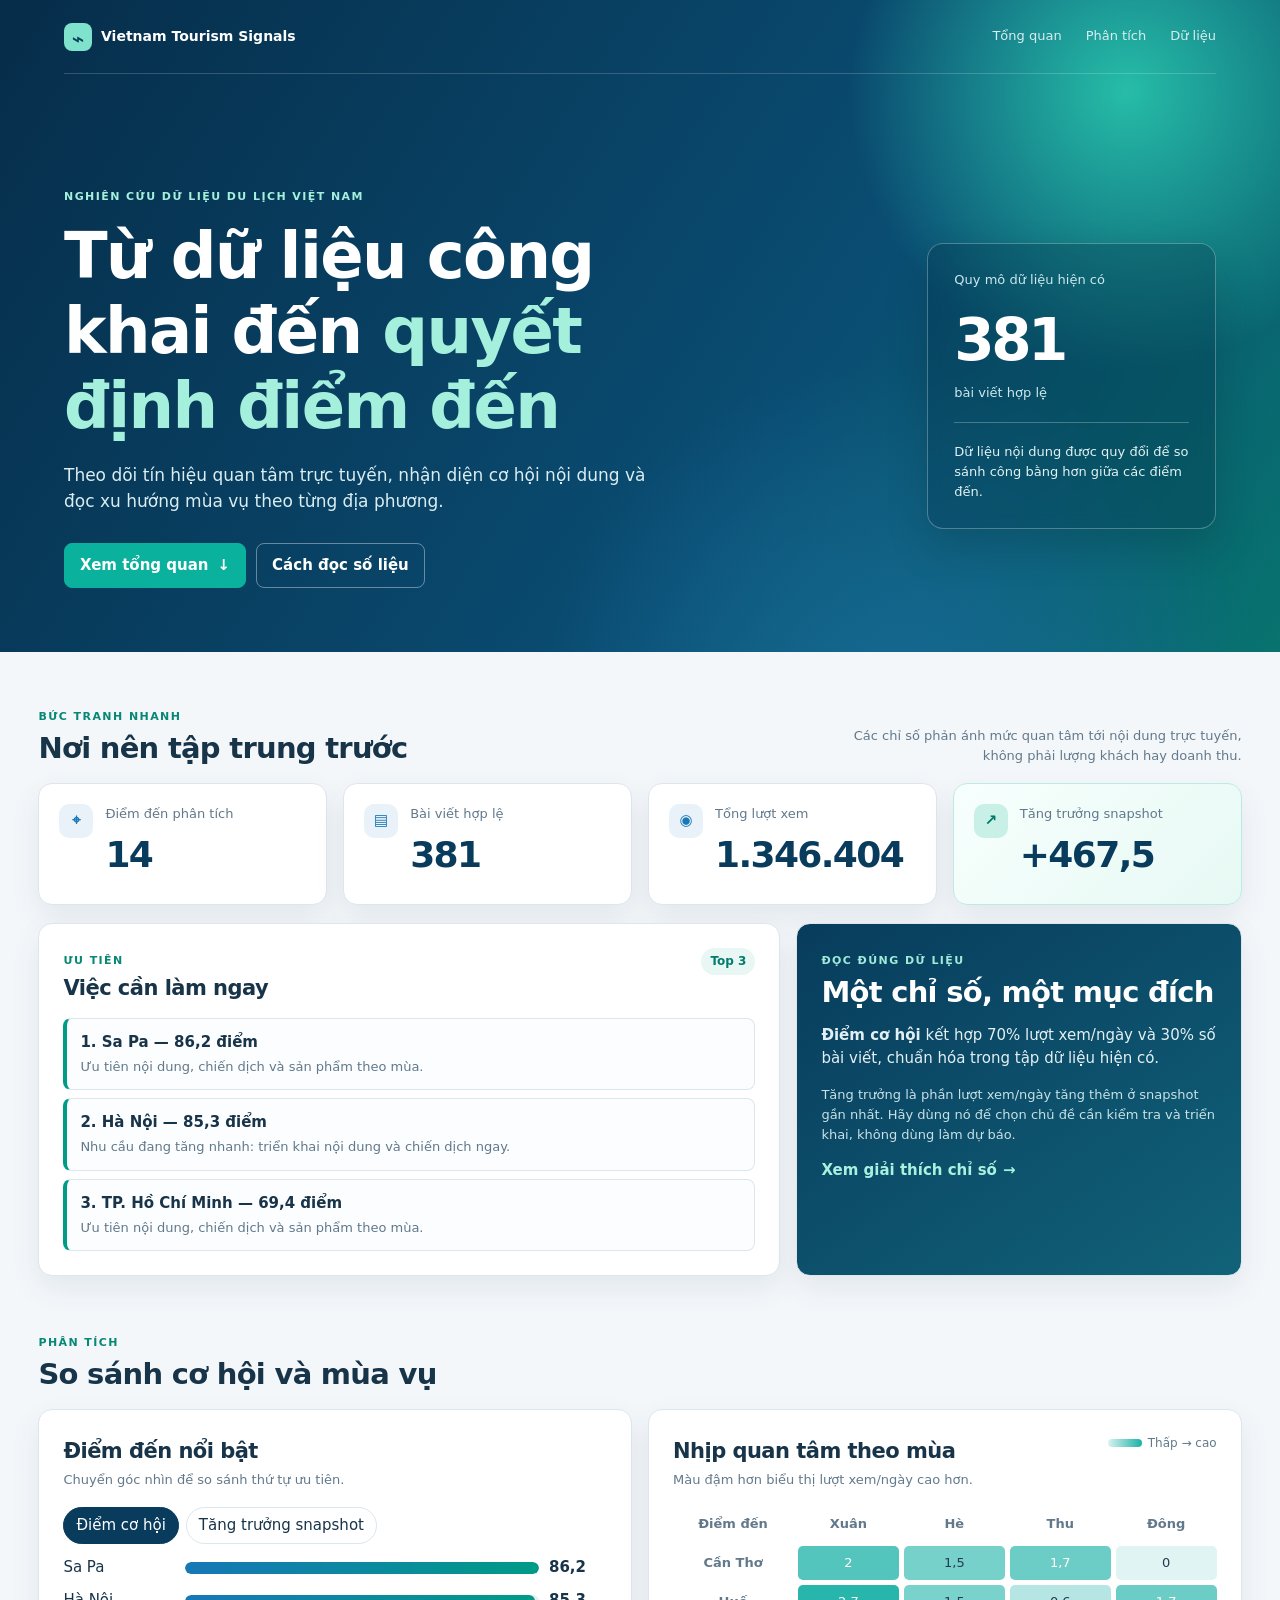
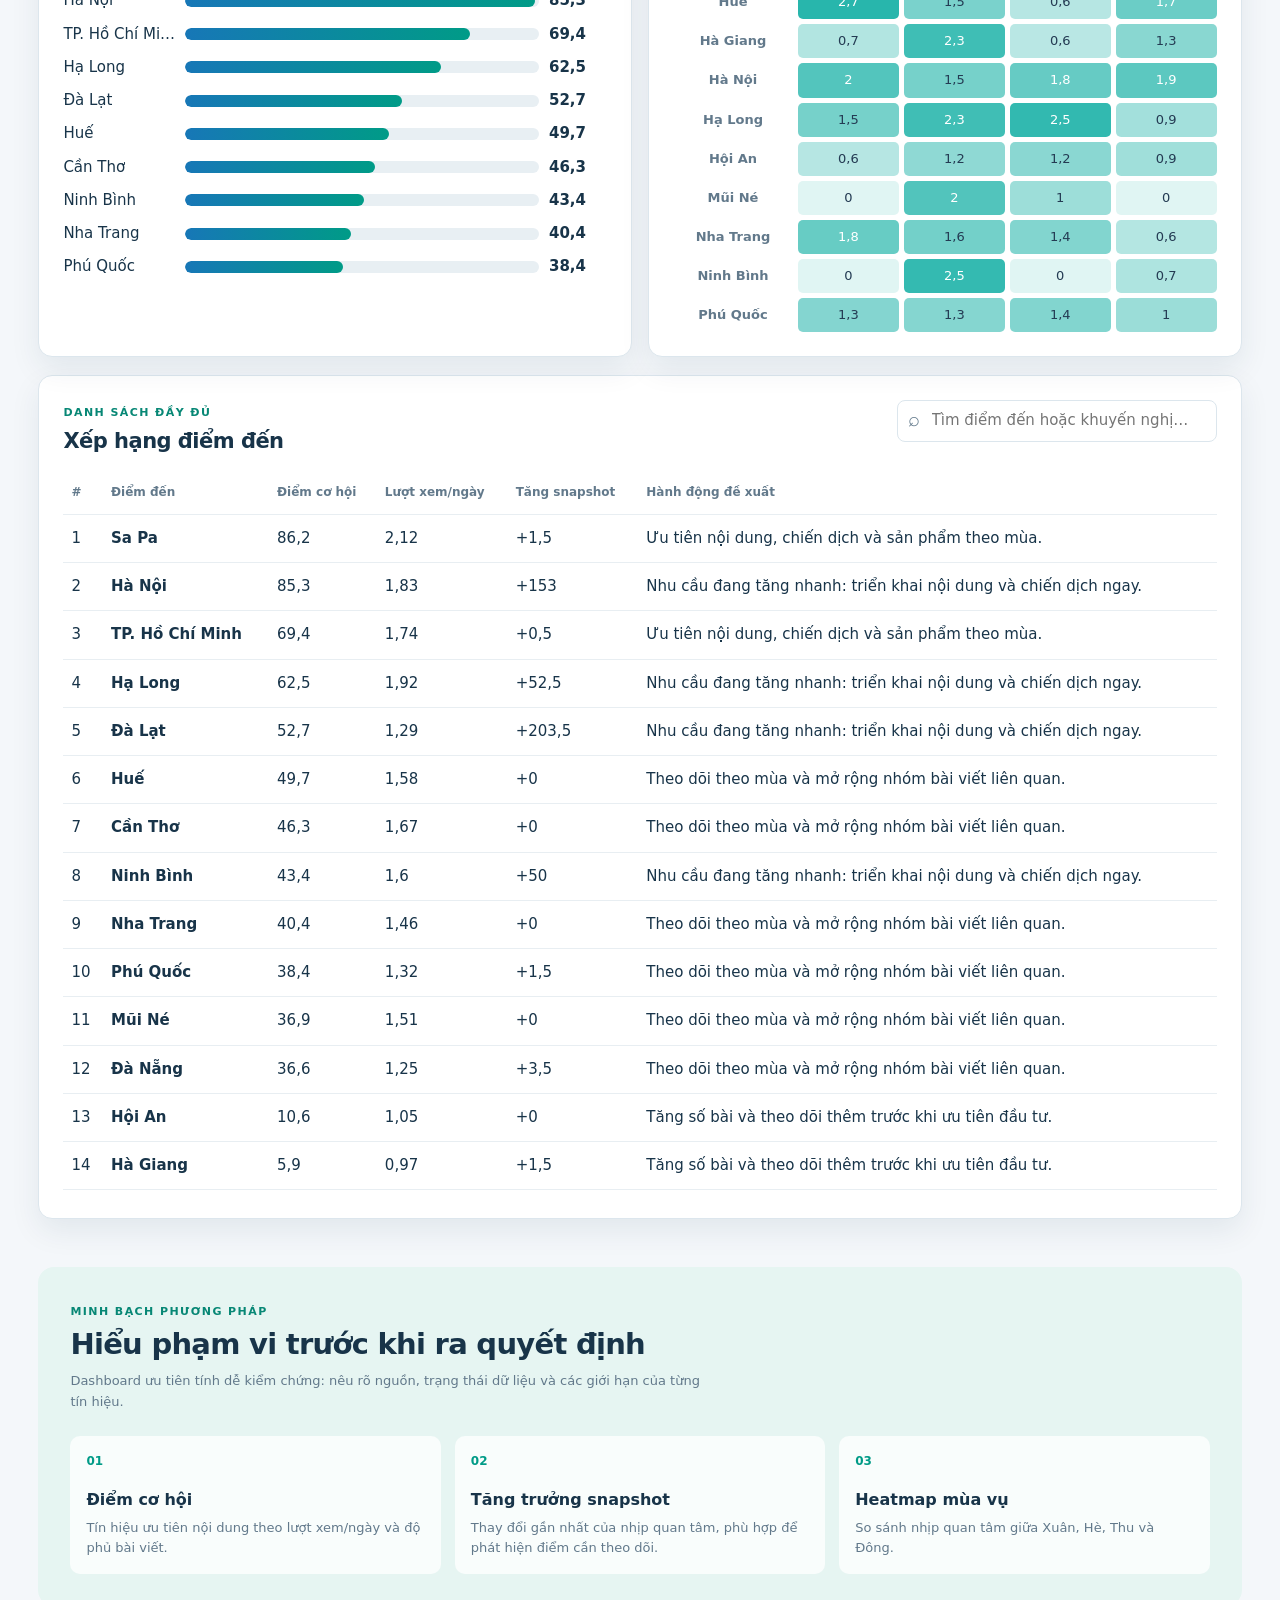
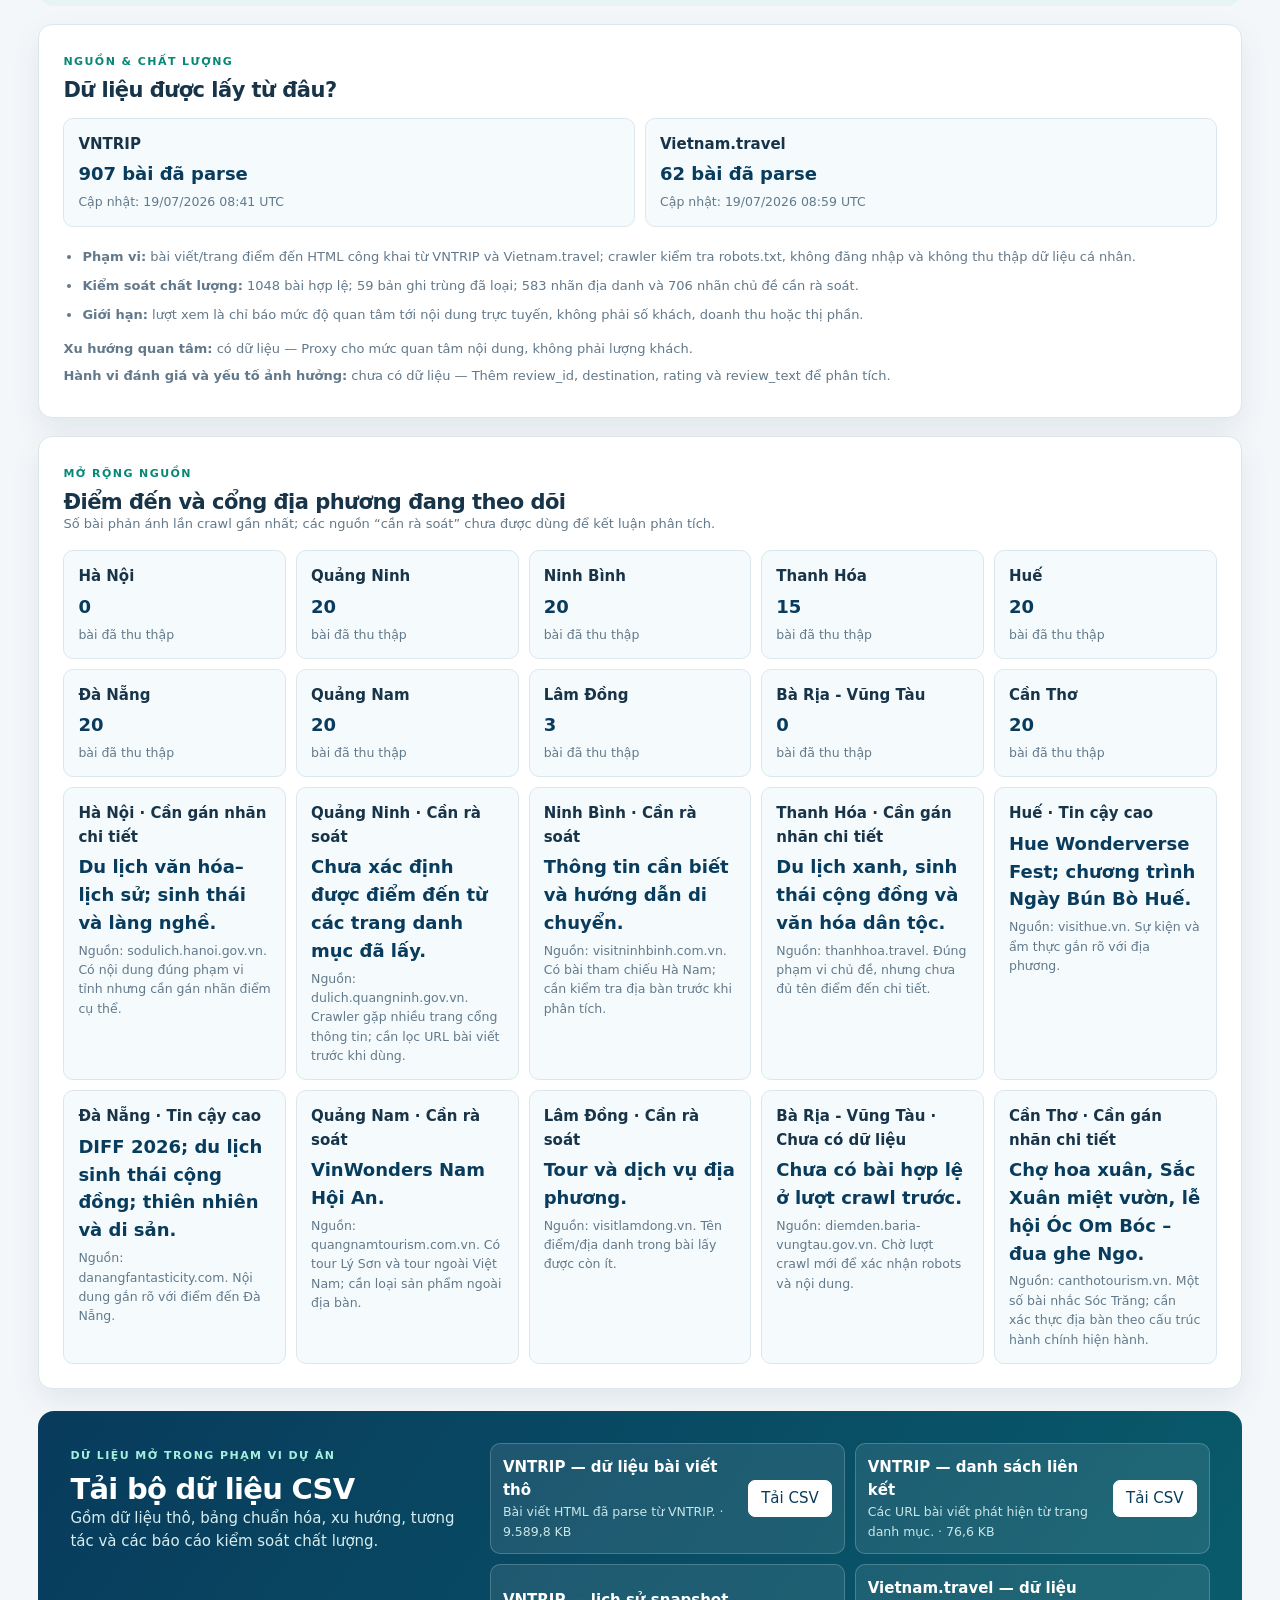
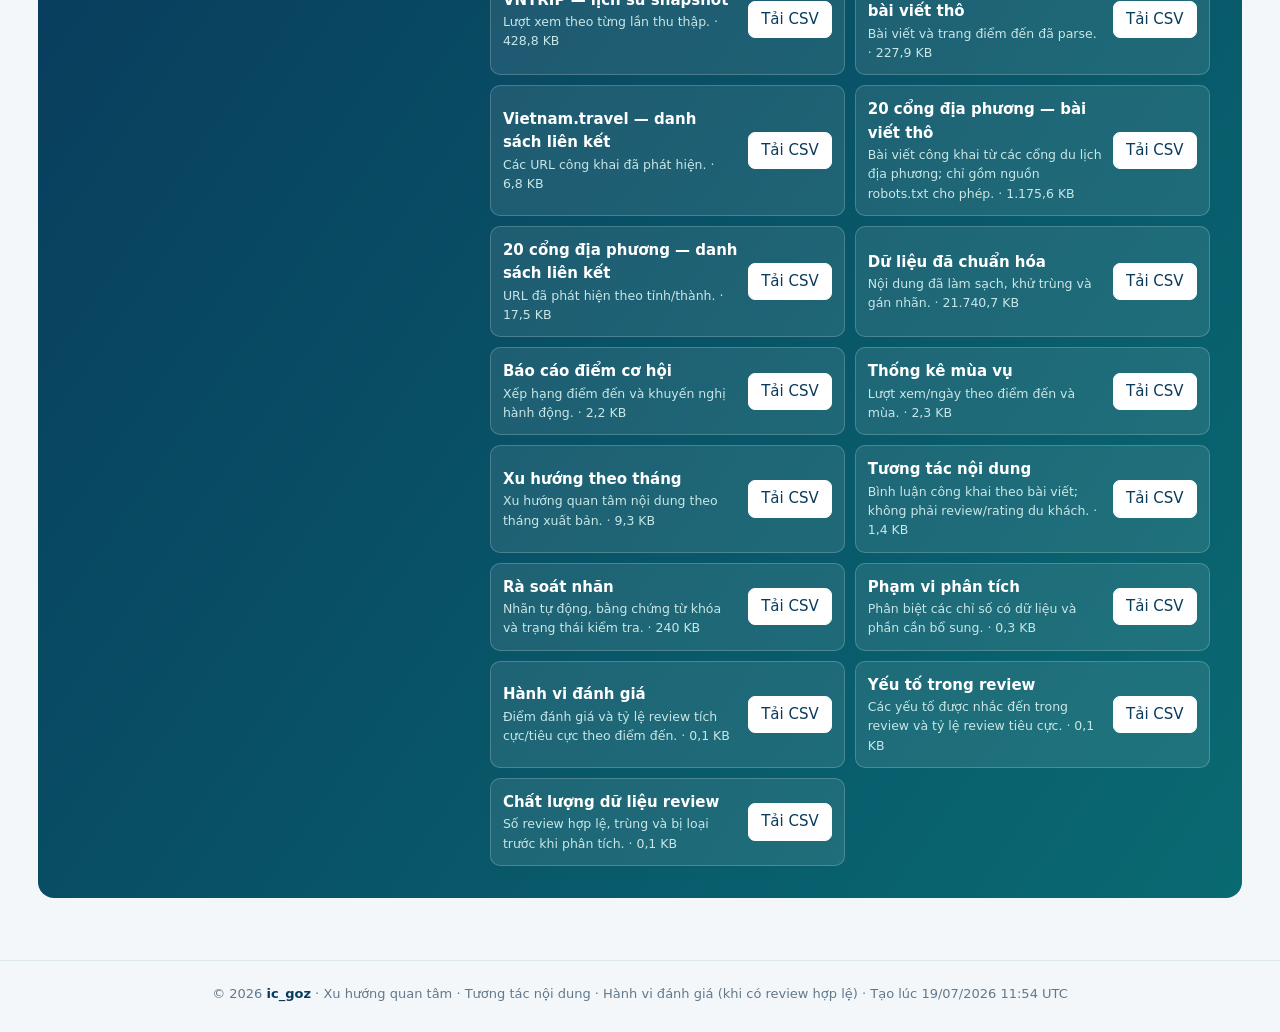
==== commit 35f24d45: "chore: cập nhật dữ liệu và dashboard hằng ngày" ====
--- a/docs/index.html
+++ b/docs/index.html
@@ -59,14 +59,14 @@
       <div class="glossary" aria-label="Giải thích các chỉ số"><article><span>01</span><b>Điểm cơ hội</b><p>Tín hiệu ưu tiên nội dung theo lượt xem/ngày và độ phủ bài viết.</p></article><article><span>02</span><b>Tăng trưởng snapshot</b><p>Thay đổi gần nhất của nhịp quan tâm, phù hợp để phát hiện điểm cần theo dõi.</p></article><article><span>03</span><b>Heatmap mùa vụ</b><p>So sánh nhịp quan tâm giữa Xuân, Hè, Thu và Đông.</p></article></div>
     </section>
 
-    <section class="panel provenance"><div class="panel-heading"><div><span class="eyebrow dark">Nguồn & chất lượng</span><h2>Dữ liệu được lấy từ đâu?</h2></div></div><div class="sources"><div class="source-card"><b>VNTRIP</b><span>0 bài đã parse</span><small>Cập nhật: chưa có dữ liệu</small></div><div class="source-card"><b>Vietnam.travel</b><span>0 bài đã parse</span><small>Cập nhật: chưa có dữ liệu</small></div></div><ul><li><b>Phạm vi:</b> bài viết/trang điểm đến HTML công khai từ VNTRIP và Vietnam.travel; crawler kiểm tra robots.txt, không đăng nhập và không thu thập dữ liệu cá nhân.</li><li><b>Kiểm soát chất lượng:</b> 0 bài hợp lệ; 0 bản ghi trùng đã loại; 0 nhãn địa danh và 0 nhãn chủ đề cần rà soát.</li><li><b>Giới hạn:</b> lượt xem là chỉ báo mức độ quan tâm tới nội dung trực tuyến, không phải số khách, doanh thu hoặc thị phần.</li></ul><div id="coverage" class="coverage"></div></section>
+    <section class="panel provenance"><div class="panel-heading"><div><span class="eyebrow dark">Nguồn & chất lượng</span><h2>Dữ liệu được lấy từ đâu?</h2></div></div><div class="sources"><div class="source-card"><b>VNTRIP</b><span>907 bài đã parse</span><small>Cập nhật: 19/07/2026 08:41 UTC</small></div><div class="source-card"><b>Vietnam.travel</b><span>62 bài đã parse</span><small>Cập nhật: 19/07/2026 08:59 UTC</small></div></div><ul><li><b>Phạm vi:</b> bài viết/trang điểm đến HTML công khai từ VNTRIP và Vietnam.travel; crawler kiểm tra robots.txt, không đăng nhập và không thu thập dữ liệu cá nhân.</li><li><b>Kiểm soát chất lượng:</b> 1048 bài hợp lệ; 59 bản ghi trùng đã loại; 583 nhãn địa danh và 706 nhãn chủ đề cần rà soát.</li><li><b>Giới hạn:</b> lượt xem là chỉ báo mức độ quan tâm tới nội dung trực tuyến, không phải số khách, doanh thu hoặc thị phần.</li></ul><div id="coverage" class="coverage"></div></section>
 
     <section class="panel portal-section"><div class="panel-heading"><div><span class="eyebrow dark">Mở rộng nguồn</span><h2>Điểm đến và cổng địa phương đang theo dõi</h2></div></div><p class="note">Số bài phản ánh lần crawl gần nhất; các nguồn “cần rà soát” chưa được dùng để kết luận phân tích.</p><div id="portal-points" class="sources"></div><div id="portal-confidence" class="sources confidence-grid"></div></section>
 
     <section class="download-panel" id="downloads"><div><span class="eyebrow">Dữ liệu mở trong phạm vi dự án</span><h2>Tải bộ dữ liệu CSV</h2><p>Gồm dữ liệu thô, bảng chuẩn hóa, xu hướng, tương tác và các báo cáo kiểm soát chất lượng.</p></div><ul id="download-list" class="download-list"></ul></section>
   </main>
-  <footer>© 2026 <strong>ic_goz</strong> · Xu hướng quan tâm · Tương tác nội dung · Hành vi đánh giá (khi có review hợp lệ) · Tạo lúc 19/07/2026 11:22 UTC</footer>
-  <script>window.dashboardData={scores:[],seasons:[],metrics:{"destinations": 0, "articles": 0, "views": 0.0, "growth": 0.0},coverage:[],portalPoints:[{"destination": "Hà Nội", "source": "sodulich.hanoi.gov.vn", "signals": "Du lịch văn hóa–lịch sử; sinh thái và làng nghề.", "confidence": "medium", "note": "Có nội dung đúng phạm vi tỉnh nhưng cần gán nhãn điểm cụ thể.", "article_count": 0}, {"destination": "Quảng Ninh", "source": "dulich.quangninh.gov.vn", "signals": "Chưa xác định được điểm đến từ các trang danh mục đã lấy.", "confidence": "low", "note": "Crawler gặp nhiều trang cổng thông tin; cần lọc URL bài viết trước khi dùng.", "article_count": 20}, {"destination": "Ninh Bình", "source": "visitninhbinh.com.vn", "signals": "Thông tin cần biết và hướng dẫn di chuyển.", "confidence": "low", "note": "Có bài tham chiếu Hà Nam; cần kiểm tra địa bàn trước khi phân tích.", "article_count": 20}, {"destination": "Thanh Hóa", "source": "thanhhoa.travel", "signals": "Du lịch xanh, sinh thái cộng đồng và văn hóa dân tộc.", "confidence": "medium", "note": "Đúng phạm vi chủ đề, nhưng chưa đủ tên điểm đến chi tiết.", "article_count": 15}, {"destination": "Huế", "source": "visithue.vn", "signals": "Hue Wonderverse Fest; chương trình Ngày Bún Bò Huế.", "confidence": "high", "note": "Sự kiện và ẩm thực gắn rõ với địa phương.", "article_count": 20}, {"destination": "Đà Nẵng", "source": "danangfantasticity.com", "signals": "DIFF 2026; du lịch sinh thái cộng đồng; thiên nhiên và di sản.", "confidence": "high", "note": "Nội dung gắn rõ với điểm đến Đà Nẵng.", "article_count": 20}, {"destination": "Quảng Nam", "source": "quangnamtourism.com.vn", "signals": "VinWonders Nam Hội An.", "confidence": "low", "note": "Có tour Lý Sơn và tour ngoài Việt Nam; cần loại sản phẩm ngoài địa bàn.", "article_count": 20}, {"destination": "Lâm Đồng", "source": "visitlamdong.vn", "signals": "Tour và dịch vụ địa phương.", "confidence": "low", "note": "Tên điểm/địa danh trong bài lấy được còn ít.", "article_count": 3}, {"destination": "Bà Rịa - Vũng Tàu", "source": "diemden.baria-vungtau.gov.vn", "signals": "Chưa có bài hợp lệ ở lượt crawl trước.", "confidence": "missing", "note": "Chờ lượt crawl mới để xác nhận robots và nội dung.", "article_count": 0}, {"destination": "Cần Thơ", "source": "canthotourism.vn", "signals": "Chợ hoa xuân, Sắc Xuân miệt vườn, lễ hội Óc Om Bóc – đua ghe Ngo.", "confidence": "medium", "note": "Một số bài nhắc Sóc Trăng; cần xác thực địa bàn theo cấu trúc hành chính hiện hành.", "article_count": 20}],downloads:[{"title": "VNTRIP — dữ liệu bài viết thô", "file": "data/rawdata_vntrip.csv", "description": "Bài viết HTML đã parse từ VNTRIP.", "size_kb": 9589.8}, {"title": "VNTRIP — danh sách liên kết", "file": "data/links_vntrip.csv", "description": "Các URL bài viết phát hiện từ trang danh mục.", "size_kb": 76.6}, {"title": "VNTRIP — lịch sử snapshot", "file": "data/article_snapshots.csv", "description": "Lượt xem theo từng lần thu thập.", "size_kb": 428.8}, {"title": "Vietnam.travel — dữ liệu bài viết thô", "file": "data/rawdata_vietnam_travel.csv", "description": "Bài viết và trang điểm đến đã parse.", "size_kb": 227.9}, {"title": "Vietnam.travel — danh sách liên kết", "file": "data/links_vietnam_travel.csv", "description": "Các URL công khai đã phát hiện.", "size_kb": 6.8}, {"title": "20 cổng địa phương — bài viết thô", "file": "data/rawdata_provincial_portals.csv", "description": "Bài viết công khai từ các cổng du lịch địa phương; chỉ gồm nguồn robots.txt cho phép.", "size_kb": 1175.6}, {"title": "20 cổng địa phương — danh sách liên kết", "file": "data/links_provincial_portals.csv", "description": "URL đã phát hiện theo tỉnh/thành.", "size_kb": 17.5}]};</script>
+  <footer>© 2026 <strong>ic_goz</strong> · Xu hướng quan tâm · Tương tác nội dung · Hành vi đánh giá (khi có review hợp lệ) · Tạo lúc 19/07/2026 11:54 UTC</footer>
+  <script>window.dashboardData={scores:[{"destination": "Sa Pa", "article_count": 38, "total_views": 143982.0, "median_views_per_day": 2.12, "interest_score": 86.23, "latest_views_growth": 1.5, "opportunity_score": 86.23, "score_basis": "Dữ liệu nội dung trực tuyến", "recommendation": "Ưu tiên nội dung, chiến dịch và sản phẩm theo mùa."}, {"destination": "Hà Nội", "article_count": 66, "total_views": 231704.0, "median_views_per_day": 1.83, "interest_score": 85.32, "latest_views_growth": 153.0, "opportunity_score": 85.32, "score_basis": "Dữ liệu nội dung trực tuyến", "recommendation": "Nhu cầu đang tăng nhanh: triển khai nội dung và chiến dịch ngay."}, {"destination": "TP. Hồ Chí Minh", "article_count": 44, "total_views": 228410.0, "median_views_per_day": 1.74, "interest_score": 69.42, "latest_views_growth": 0.5, "opportunity_score": 69.42, "score_basis": "Dữ liệu nội dung trực tuyến", "recommendation": "Ưu tiên nội dung, chiến dịch và sản phẩm theo mùa."}, {"destination": "Hạ Long", "article_count": 10, "total_views": 37700.0, "median_views_per_day": 1.92, "interest_score": 62.45, "latest_views_growth": 52.5, "opportunity_score": 62.45, "score_basis": "Dữ liệu nội dung trực tuyến", "recommendation": "Nhu cầu đang tăng nhanh: triển khai nội dung và chiến dịch ngay."}, {"destination": "Đà Lạt", "article_count": 65, "total_views": 222675.0, "median_views_per_day": 1.29, "interest_score": 52.7, "latest_views_growth": 203.5, "opportunity_score": 52.7, "score_basis": "Dữ liệu nội dung trực tuyến", "recommendation": "Nhu cầu đang tăng nhanh: triển khai nội dung và chiến dịch ngay."}, {"destination": "Huế", "article_count": 22, "total_views": 85451.0, "median_views_per_day": 1.58, "interest_score": 49.74, "latest_views_growth": 0.0, "opportunity_score": 49.74, "score_basis": "Dữ liệu nội dung trực tuyến", "recommendation": "Theo dõi theo mùa và mở rộng nhóm bài viết liên quan."}, {"destination": "Cần Thơ", "article_count": 5, "total_views": 18200.0, "median_views_per_day": 1.67, "interest_score": 46.29, "latest_views_growth": 0.0, "opportunity_score": 46.29, "score_basis": "Dữ liệu nội dung trực tuyến", "recommendation": "Theo dõi theo mùa và mở rộng nhóm bài viết liên quan."}, {"destination": "Ninh Bình", "article_count": 7, "total_views": 31800.0, "median_views_per_day": 1.6, "interest_score": 43.44, "latest_views_growth": 50.0, "opportunity_score": 43.44, "score_basis": "Dữ liệu nội dung trực tuyến", "recommendation": "Nhu cầu đang tăng nhanh: triển khai nội dung và chiến dịch ngay."}, {"destination": "Nha Trang", "article_count": 18, "total_views": 62000.0, "median_views_per_day": 1.46, "interest_score": 40.41, "latest_views_growth": 0.0, "opportunity_score": 40.41, "score_basis": "Dữ liệu nội dung trực tuyến", "recommendation": "Theo dõi theo mùa và mở rộng nhóm bài viết liên quan."}, {"destination": "Phú Quốc", "article_count": 32, "total_views": 86471.0, "median_views_per_day": 1.32, "interest_score": 38.38, "latest_views_growth": 1.5, "opportunity_score": 38.38, "score_basis": "Dữ liệu nội dung trực tuyến", "recommendation": "Theo dõi theo mùa và mở rộng nhóm bài viết liên quan."}, {"destination": "Mũi Né", "article_count": 5, "total_views": 14600.0, "median_views_per_day": 1.51, "interest_score": 36.94, "latest_views_growth": 0.0, "opportunity_score": 36.94, "score_basis": "Dữ liệu nội dung trực tuyến", "recommendation": "Theo dõi theo mùa và mở rộng nhóm bài viết liên quan."}, {"destination": "Đà Nẵng", "article_count": 38, "total_views": 108074.0, "median_views_per_day": 1.25, "interest_score": 36.64, "latest_views_growth": 3.5, "opportunity_score": 36.64, "score_basis": "Dữ liệu nội dung trực tuyến", "recommendation": "Theo dõi theo mùa và mở rộng nhóm bài viết liên quan."}, {"destination": "Hội An", "article_count": 14, "total_views": 32135.0, "median_views_per_day": 1.05, "interest_score": 10.59, "latest_views_growth": 0.0, "opportunity_score": 10.59, "score_basis": "Dữ liệu nội dung trực tuyến", "recommendation": "Tăng số bài và theo dõi thêm trước khi ưu tiên đầu tư."}, {"destination": "Hà Giang", "article_count": 17, "total_views": 43202.0, "median_views_per_day": 0.97, "interest_score": 5.9, "latest_views_growth": 1.5, "opportunity_score": 5.9, "score_basis": "Dữ liệu nội dung trực tuyến", "recommendation": "Tăng số bài và theo dõi thêm trước khi ưu tiên đầu tư."}],seasons:[{"destination": "Cần Thơ", "season": "Xuân", "article_count": 1, "total_views": 4700.0, "median_views_per_day": 2.0390455531453364}, {"destination": "Cần Thơ", "season": "Hè", "article_count": 3, "total_views": 9900.0, "median_views_per_day": 1.5280898876404494}, {"destination": "Cần Thơ", "season": "Thu", "article_count": 1, "total_views": 3600.0, "median_views_per_day": 1.6666666666666667}, {"destination": "Huế", "season": "Xuân", "article_count": 2, "total_views": 12300.0, "median_views_per_day": 2.65348730779016}, {"destination": "Huế", "season": "Hè", "article_count": 9, "total_views": 34100.0, "median_views_per_day": 1.4736842105263157}, {"destination": "Huế", "season": "Thu", "article_count": 3, "total_views": 5703.0, "median_views_per_day": 0.6081747709654687}, {"destination": "Huế", "season": "Đông", "article_count": 8, "total_views": 33348.0, "median_views_per_day": 1.6902690964932277}, {"destination": "Hà Giang", "season": "Xuân", "article_count": 2, "total_views": 1947.0, "median_views_per_day": 0.6727800071690229}, {"destination": "Hà Giang", "season": "Hè", "article_count": 4, "total_views": 15475.0, "median_views_per_day": 2.314433497536946}, {"destination": "Hà Giang", "season": "Thu", "article_count": 2, "total_views": 2086.0, "median_views_per_day": 0.5665336650697815}, {"destination": "Hà Giang", "season": "Đông", "article_count": 9, "total_views": 23694.0, "median_views_per_day": 1.2621359223300972}, {"destination": "Hà Nội", "season": "Xuân", "article_count": 9, "total_views": 43300.0, "median_views_per_day": 2.038735983690112}, {"destination": "Hà Nội", "season": "Hè", "article_count": 17, "total_views": 51310.0, "median_views_per_day": 1.5280898876404494}, {"destination": "Hà Nội", "season": "Thu", "article_count": 14, "total_views": 48227.0, "median_views_per_day": 1.7586036283672348}, {"destination": "Hà Nội", "season": "Đông", "article_count": 26, "total_views": 88867.0, "median_views_per_day": 1.9008899703279885}, {"destination": "Hạ Long", "season": "Xuân", "article_count": 3, "total_views": 18600.0, "median_views_per_day": 1.533894111825829}, {"destination": "Hạ Long", "season": "Hè", "article_count": 2, "total_views": 9600.0, "median_views_per_day": 2.3018759117864382}, {"destination": "Hạ Long", "season": "Thu", "article_count": 2, "total_views": 1856.0, "median_views_per_day": 2.505901505901506}, {"destination": "Hạ Long", "season": "Đông", "article_count": 3, "total_views": 7644.0, "median_views_per_day": 0.881488736532811}, {"destination": "Hội An", "season": "Xuân", "article_count": 5, "total_views": 7735.0, "median_views_per_day": 0.6150691952844695}, {"destination": "Hội An", "season": "Hè", "article_count": 6, "total_views": 18900.0, "median_views_per_day": 1.1738731176778656}, {"destination": "Hội An", "season": "Thu", "article_count": 2, "total_views": 3600.0, "median_views_per_day": 1.2467329530457083}, {"destination": "Hội An", "season": "Đông", "article_count": 1, "total_views": 1900.0, "median_views_per_day": 0.9236752552260572}, {"destination": "Mũi Né", "season": "Hè", "article_count": 2, "total_views": 9200.0, "median_views_per_day": 2.0474126192411077}, {"destination": "Mũi Né", "season": "Thu", "article_count": 3, "total_views": 5400.0, "median_views_per_day": 0.9681881051175656}, {"destination": "Nha Trang", "season": "Xuân", "article_count": 3, "total_views": 12300.0, "median_views_per_day": 1.751388295600171}, {"destination": "Nha Trang", "season": "Hè", "article_count": 11, "total_views": 42600.0, "median_views_per_day": 1.5652951699463329}, {"destination": "Nha Trang", "season": "Thu", "article_count": 1, "total_views": 2000.0, "median_views_per_day": 1.3550135501355014}, {"destination": "Nha Trang", "season": "Đông", "article_count": 3, "total_views": 5100.0, "median_views_per_day": 0.6329113924050633}, {"destination": "Ninh Bình", "season": "Hè", "article_count": 5, "total_views": 29500.0, "median_views_per_day": 2.4734982332155475}, {"destination": "Ninh Bình", "season": "Đông", "article_count": 2, "total_views": 2300.0, "median_views_per_day": 0.7272390440707273}, {"destination": "Phú Quốc", "season": "Xuân", "article_count": 6, "total_views": 21800.0, "median_views_per_day": 1.3253501750875438}, {"destination": "Phú Quốc", "season": "Hè", "article_count": 7, "total_views": 18100.0, "median_views_per_day": 1.3150973172014728}, {"destination": "Phú Quốc", "season": "Thu", "article_count": 9, "total_views": 24398.0, "median_views_per_day": 1.3615023474178405}, {"destination": "Phú Quốc", "season": "Đông", "article_count": 10, "total_views": 22173.0, "median_views_per_day": 0.9957661618628888}, {"destination": "Sa Pa", "season": "Xuân", "article_count": 7, "total_views": 27688.0, "median_views_per_day": 2.078179119247897}, {"destination": "Sa Pa", "season": "Hè", "article_count": 7, "total_views": 18900.0, "median_views_per_day": 0.8102633355840648}, {"destination": "Sa Pa", "season": "Thu", "article_count": 6, "total_views": 20100.0, "median_views_per_day": 2.5835600946732886}, {"destination": "Sa Pa", "season": "Đông", "article_count": 18, "total_views": 77294.0, "median_views_per_day": 2.154088773957492}, {"destination": "TP. Hồ Chí Minh", "season": "Xuân", "article_count": 11, "total_views": 65900.0, "median_views_per_day": 2.8586013272077597}, {"destination": "TP. Hồ Chí Minh", "season": "Hè", "article_count": 16, "total_views": 69433.0, "median_views_per_day": 1.5215626446650383}, {"destination": "TP. Hồ Chí Minh", "season": "Thu", "article_count": 6, "total_views": 25555.0, "median_views_per_day": 1.381372184792104}, {"destination": "TP. Hồ Chí Minh", "season": "Đông", "article_count": 11, "total_views": 67522.0, "median_views_per_day": 1.9521717911176184}, {"destination": "Đà Lạt", "season": "Xuân", "article_count": 17, "total_views": 61246.0, "median_views_per_day": 1.3390928725701945}, {"destination": "Đà Lạt", "season": "Hè", "article_count": 9, "total_views": 43100.0, "median_views_per_day": 2.361853832442068}, {"destination": "Đà Lạt", "season": "Thu", "article_count": 11, "total_views": 30981.0, "median_views_per_day": 1.053595968850206}, {"destination": "Đà Lạt", "season": "Đông", "article_count": 28, "total_views": 87348.0, "median_views_per_day": 1.2434244833359256}, {"destination": "Đà Nẵng", "season": "Xuân", "article_count": 11, "total_views": 27728.0, "median_views_per_day": 1.1207970112079702}, {"destination": "Đà Nẵng", "season": "Hè", "article_count": 14, "total_views": 44248.0, "median_views_per_day": 1.3302722814963768}, {"destination": "Đà Nẵng", "season": "Thu", "article_count": 7, "total_views": 23199.0, "median_views_per_day": 1.389854065323141}, {"destination": "Đà Nẵng", "season": "Đông", "article_count": 6, "total_views": 12899.0, "median_views_per_day": 1.1692061273375578}],metrics:{"destinations": 14, "articles": 381, "views": 1346404.0, "growth": 467.5},coverage:[{"analysis_component": "Xu hướng quan tâm", "status": "available", "data_basis": "Lượt xem/snapshot bài viết VNTRIP", "note": "Proxy cho mức quan tâm nội dung, không phải lượng khách."}, {"analysis_component": "Hành vi đánh giá và yếu tố ảnh hưởng", "status": "missing_input", "data_basis": "data/reviews.csv", "note": "Thêm review_id, destination, rating và review_text để phân tích."}],portalPoints:[{"destination": "Hà Nội", "source": "sodulich.hanoi.gov.vn", "signals": "Du lịch văn hóa–lịch sử; sinh thái và làng nghề.", "confidence": "medium", "note": "Có nội dung đúng phạm vi tỉnh nhưng cần gán nhãn điểm cụ thể.", "article_count": 0}, {"destination": "Quảng Ninh", "source": "dulich.quangninh.gov.vn", "signals": "Chưa xác định được điểm đến từ các trang danh mục đã lấy.", "confidence": "low", "note": "Crawler gặp nhiều trang cổng thông tin; cần lọc URL bài viết trước khi dùng.", "article_count": 20}, {"destination": "Ninh Bình", "source": "visitninhbinh.com.vn", "signals": "Thông tin cần biết và hướng dẫn di chuyển.", "confidence": "low", "note": "Có bài tham chiếu Hà Nam; cần kiểm tra địa bàn trước khi phân tích.", "article_count": 20}, {"destination": "Thanh Hóa", "source": "thanhhoa.travel", "signals": "Du lịch xanh, sinh thái cộng đồng và văn hóa dân tộc.", "confidence": "medium", "note": "Đúng phạm vi chủ đề, nhưng chưa đủ tên điểm đến chi tiết.", "article_count": 15}, {"destination": "Huế", "source": "visithue.vn", "signals": "Hue Wonderverse Fest; chương trình Ngày Bún Bò Huế.", "confidence": "high", "note": "Sự kiện và ẩm thực gắn rõ với địa phương.", "article_count": 20}, {"destination": "Đà Nẵng", "source": "danangfantasticity.com", "signals": "DIFF 2026; du lịch sinh thái cộng đồng; thiên nhiên và di sản.", "confidence": "high", "note": "Nội dung gắn rõ với điểm đến Đà Nẵng.", "article_count": 20}, {"destination": "Quảng Nam", "source": "quangnamtourism.com.vn", "signals": "VinWonders Nam Hội An.", "confidence": "low", "note": "Có tour Lý Sơn và tour ngoài Việt Nam; cần loại sản phẩm ngoài địa bàn.", "article_count": 20}, {"destination": "Lâm Đồng", "source": "visitlamdong.vn", "signals": "Tour và dịch vụ địa phương.", "confidence": "low", "note": "Tên điểm/địa danh trong bài lấy được còn ít.", "article_count": 3}, {"destination": "Bà Rịa - Vũng Tàu", "source": "diemden.baria-vungtau.gov.vn", "signals": "Chưa có bài hợp lệ ở lượt crawl trước.", "confidence": "missing", "note": "Chờ lượt crawl mới để xác nhận robots và nội dung.", "article_count": 0}, {"destination": "Cần Thơ", "source": "canthotourism.vn", "signals": "Chợ hoa xuân, Sắc Xuân miệt vườn, lễ hội Óc Om Bóc – đua ghe Ngo.", "confidence": "medium", "note": "Một số bài nhắc Sóc Trăng; cần xác thực địa bàn theo cấu trúc hành chính hiện hành.", "article_count": 20}],downloads:[{"title": "VNTRIP — dữ liệu bài viết thô", "file": "data/rawdata_vntrip.csv", "description": "Bài viết HTML đã parse từ VNTRIP.", "size_kb": 9589.8}, {"title": "VNTRIP — danh sách liên kết", "file": "data/links_vntrip.csv", "description": "Các URL bài viết phát hiện từ trang danh mục.", "size_kb": 76.6}, {"title": "VNTRIP — lịch sử snapshot", "file": "data/article_snapshots.csv", "description": "Lượt xem theo từng lần thu thập.", "size_kb": 428.8}, {"title": "Vietnam.travel — dữ liệu bài viết thô", "file": "data/rawdata_vietnam_travel.csv", "description": "Bài viết và trang điểm đến đã parse.", "size_kb": 227.9}, {"title": "Vietnam.travel — danh sách liên kết", "file": "data/links_vietnam_travel.csv", "description": "Các URL công khai đã phát hiện.", "size_kb": 6.8}, {"title": "20 cổng địa phương — bài viết thô", "file": "data/rawdata_provincial_portals.csv", "description": "Bài viết công khai từ các cổng du lịch địa phương; chỉ gồm nguồn robots.txt cho phép.", "size_kb": 1175.6}, {"title": "20 cổng địa phương — danh sách liên kết", "file": "data/links_provincial_portals.csv", "description": "URL đã phát hiện theo tỉnh/thành.", "size_kb": 17.5}, {"title": "Dữ liệu đã chuẩn hóa", "file": "data/normalized_articles.csv", "description": "Nội dung đã làm sạch, khử trùng và gán nhãn.", "size_kb": 21740.7}, {"title": "Báo cáo điểm cơ hội", "file": "data/destination_opportunity_scores.csv", "description": "Xếp hạng điểm đến và khuyến nghị hành động.", "size_kb": 2.2}, {"title": "Thống kê mùa vụ", "file": "data/destination_season_stats.csv", "description": "Lượt xem/ngày theo điểm đến và mùa.", "size_kb": 2.3}, {"title": "Xu hướng theo tháng", "file": "data/destination_monthly_interest.csv", "description": "Xu hướng quan tâm nội dung theo tháng xuất bản.", "size_kb": 9.3}, {"title": "Tương tác nội dung", "file": "data/content_engagement_stats.csv", "description": "Bình luận công khai theo bài viết; không phải review/rating du khách.", "size_kb": 1.4}, {"title": "Rà soát nhãn", "file": "data/label_review.csv", "description": "Nhãn tự động, bằng chứng từ khóa và trạng thái kiểm tra.", "size_kb": 240.0}, {"title": "Phạm vi phân tích", "file": "data/analysis_coverage.csv", "description": "Phân biệt các chỉ số có dữ liệu và phần cần bổ sung.", "size_kb": 0.3}, {"title": "Hành vi đánh giá", "file": "data/review_behavior_stats.csv", "description": "Điểm đánh giá và tỷ lệ review tích cực/tiêu cực theo điểm đến.", "size_kb": 0.1}, {"title": "Yếu tố trong review", "file": "data/destination_factor_stats.csv", "description": "Các yếu tố được nhắc đến trong review và tỷ lệ review tiêu cực.", "size_kb": 0.1}, {"title": "Chất lượng dữ liệu review", "file": "data/review_data_quality.csv", "description": "Số review hợp lệ, trùng và bị loại trước khi phân tích.", "size_kb": 0.1}]};</script>
   <script src="assets/dashboard.js"></script>
 </body>
 </html>
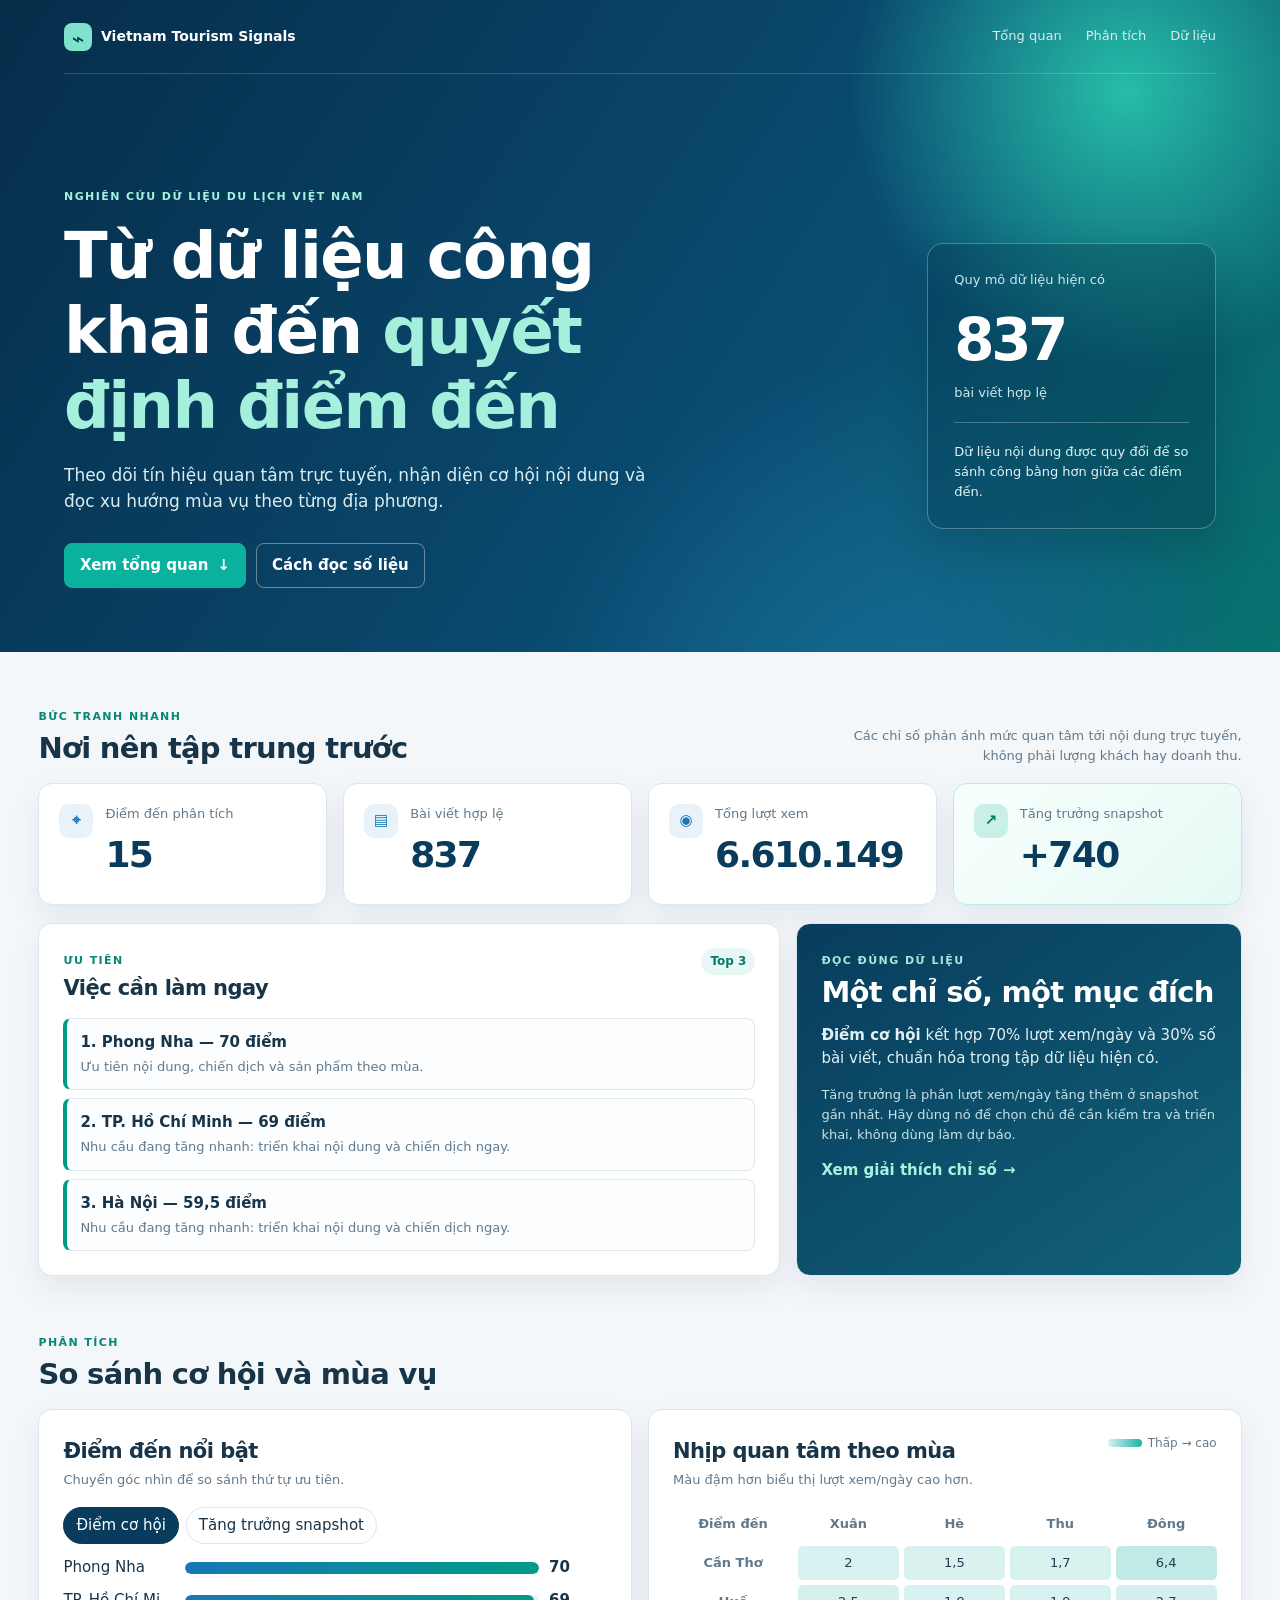
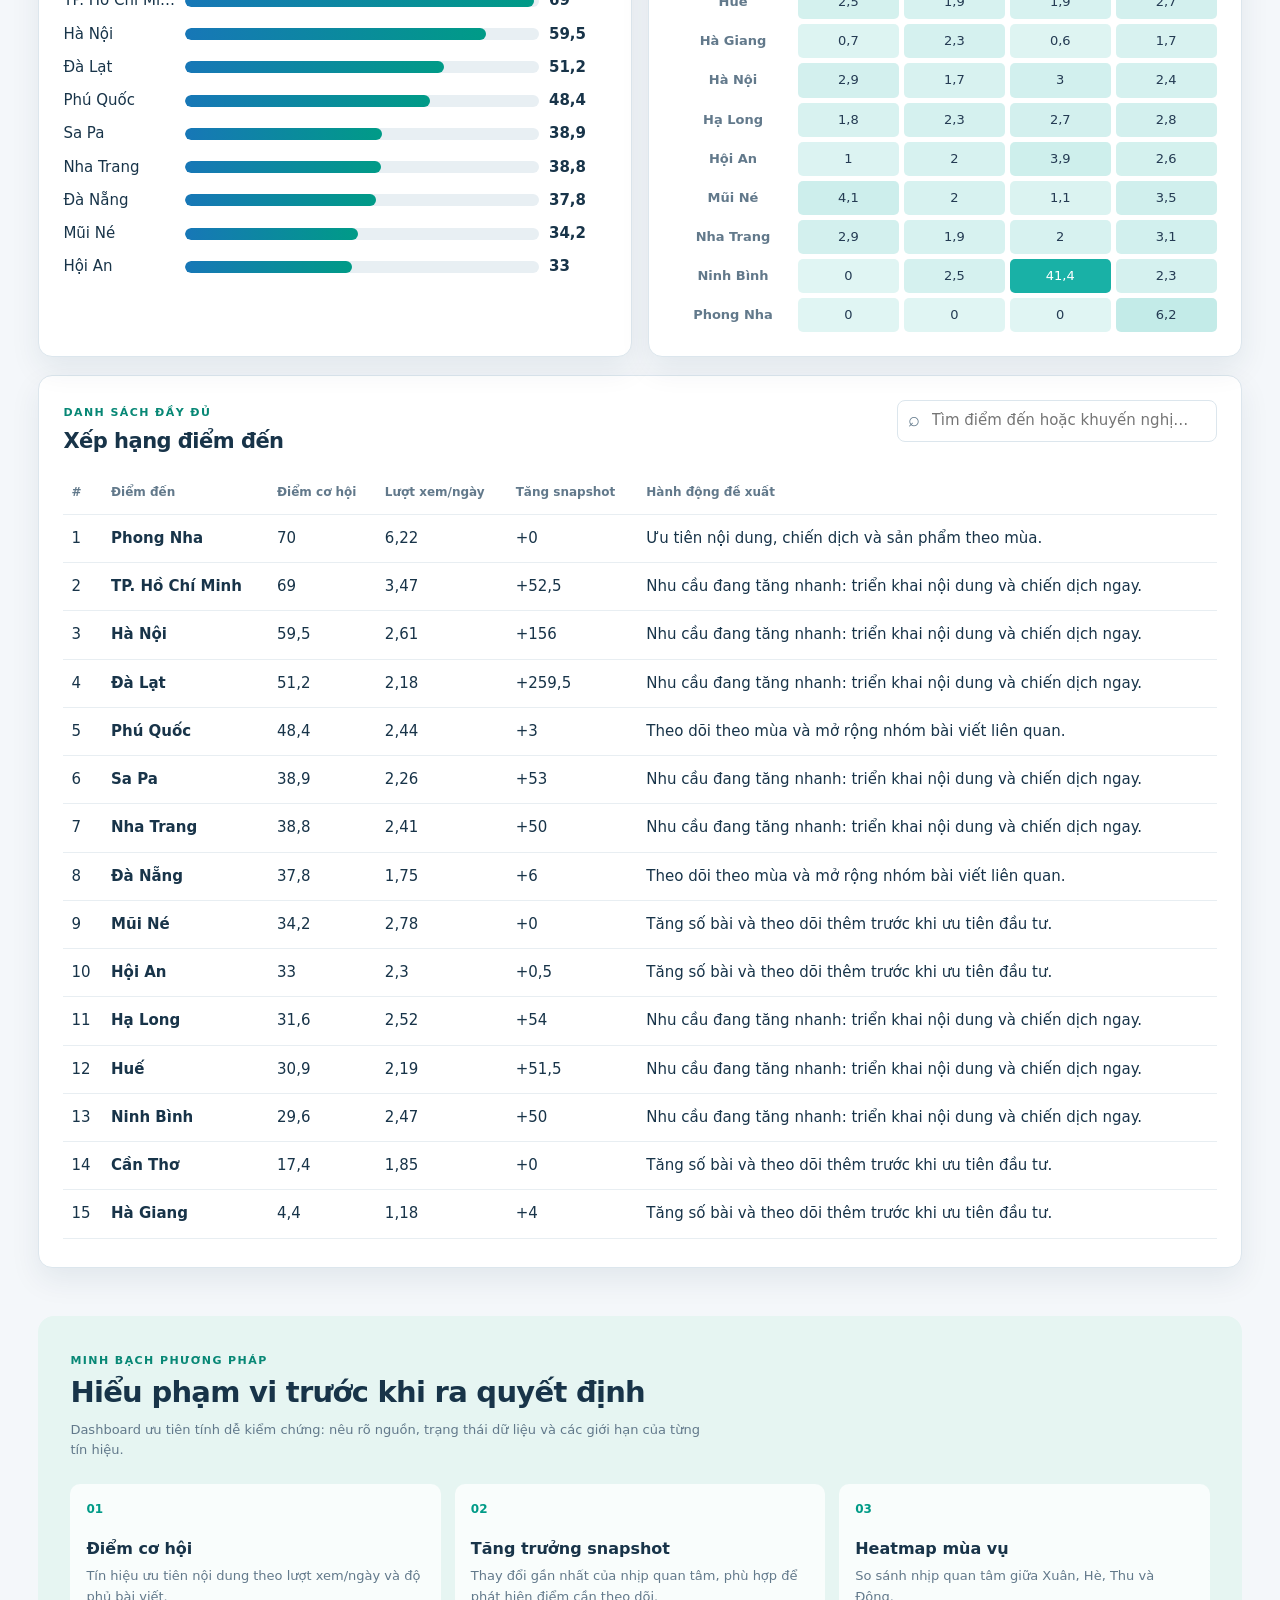
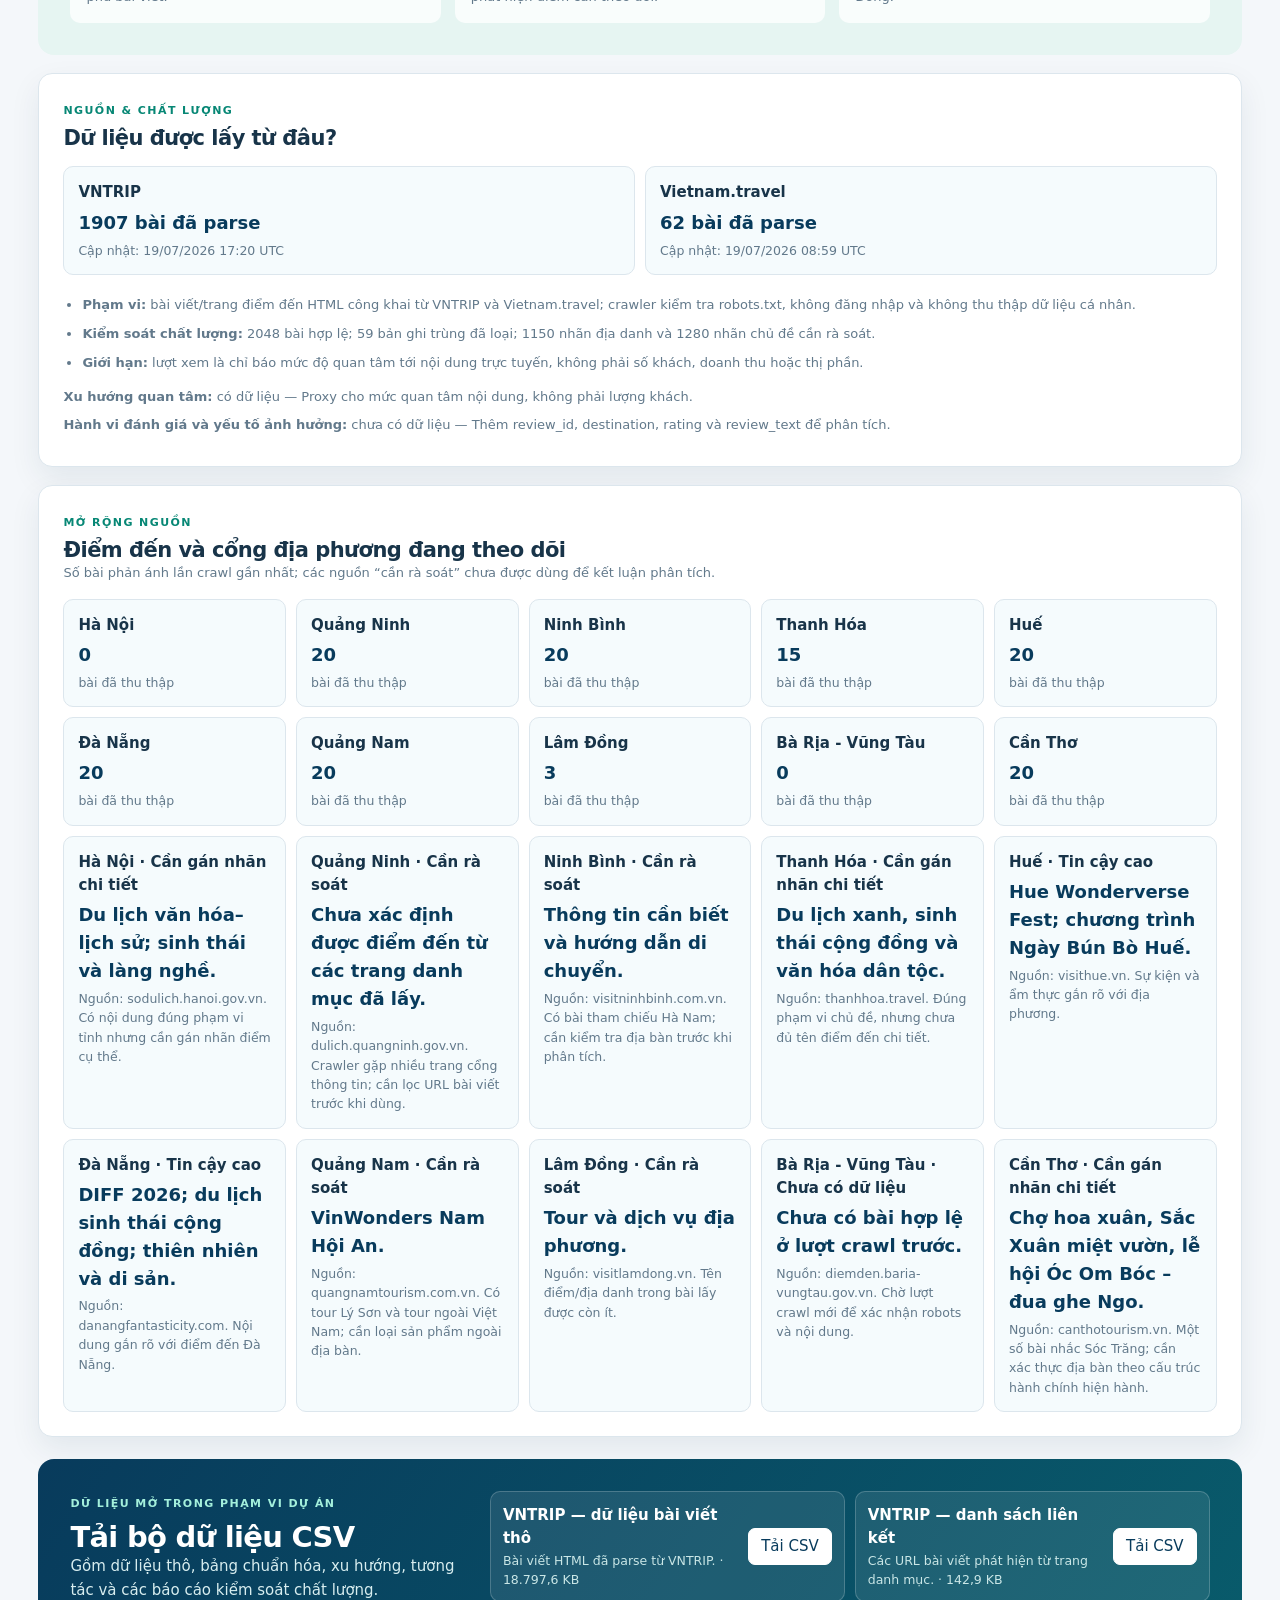
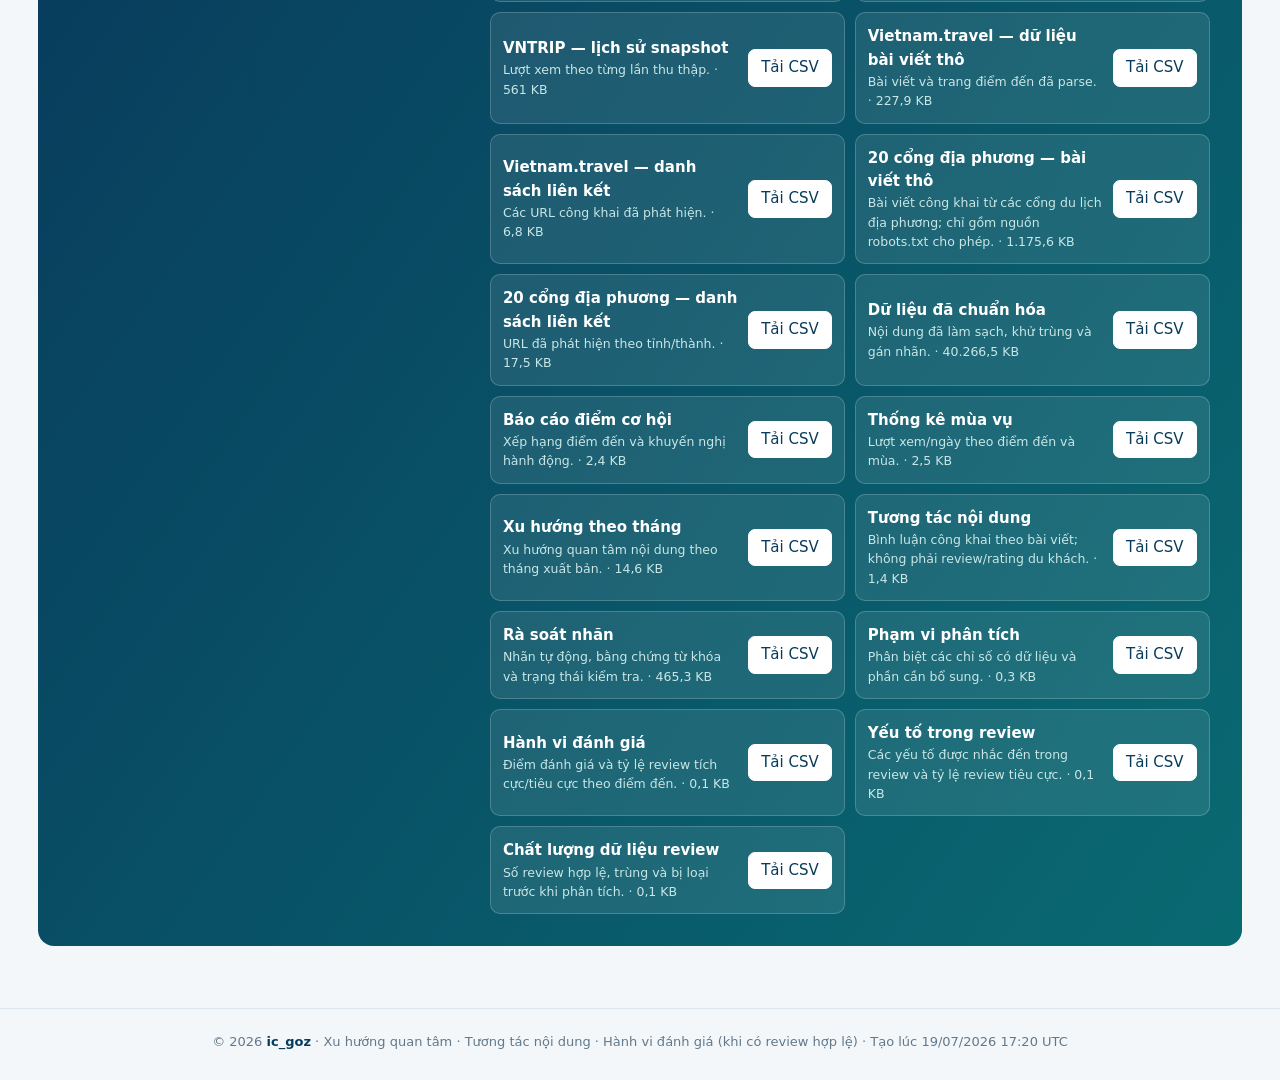
==== commit 4c32b332: "chore: cập nhật dữ liệu và dashboard hằng ngày" ====
--- a/docs/index.html
+++ b/docs/index.html
@@ -59,14 +59,14 @@
       <div class="glossary" aria-label="Giải thích các chỉ số"><article><span>01</span><b>Điểm cơ hội</b><p>Tín hiệu ưu tiên nội dung theo lượt xem/ngày và độ phủ bài viết.</p></article><article><span>02</span><b>Tăng trưởng snapshot</b><p>Thay đổi gần nhất của nhịp quan tâm, phù hợp để phát hiện điểm cần theo dõi.</p></article><article><span>03</span><b>Heatmap mùa vụ</b><p>So sánh nhịp quan tâm giữa Xuân, Hè, Thu và Đông.</p></article></div>
     </section>
 
-    <section class="panel provenance"><div class="panel-heading"><div><span class="eyebrow dark">Nguồn & chất lượng</span><h2>Dữ liệu được lấy từ đâu?</h2></div></div><div class="sources"><div class="source-card"><b>VNTRIP</b><span>907 bài đã parse</span><small>Cập nhật: 19/07/2026 08:41 UTC</small></div><div class="source-card"><b>Vietnam.travel</b><span>62 bài đã parse</span><small>Cập nhật: 19/07/2026 08:59 UTC</small></div></div><ul><li><b>Phạm vi:</b> bài viết/trang điểm đến HTML công khai từ VNTRIP và Vietnam.travel; crawler kiểm tra robots.txt, không đăng nhập và không thu thập dữ liệu cá nhân.</li><li><b>Kiểm soát chất lượng:</b> 1048 bài hợp lệ; 59 bản ghi trùng đã loại; 583 nhãn địa danh và 706 nhãn chủ đề cần rà soát.</li><li><b>Giới hạn:</b> lượt xem là chỉ báo mức độ quan tâm tới nội dung trực tuyến, không phải số khách, doanh thu hoặc thị phần.</li></ul><div id="coverage" class="coverage"></div></section>
+    <section class="panel provenance"><div class="panel-heading"><div><span class="eyebrow dark">Nguồn & chất lượng</span><h2>Dữ liệu được lấy từ đâu?</h2></div></div><div class="sources"><div class="source-card"><b>VNTRIP</b><span>1907 bài đã parse</span><small>Cập nhật: 19/07/2026 17:20 UTC</small></div><div class="source-card"><b>Vietnam.travel</b><span>62 bài đã parse</span><small>Cập nhật: 19/07/2026 08:59 UTC</small></div></div><ul><li><b>Phạm vi:</b> bài viết/trang điểm đến HTML công khai từ VNTRIP và Vietnam.travel; crawler kiểm tra robots.txt, không đăng nhập và không thu thập dữ liệu cá nhân.</li><li><b>Kiểm soát chất lượng:</b> 2048 bài hợp lệ; 59 bản ghi trùng đã loại; 1150 nhãn địa danh và 1280 nhãn chủ đề cần rà soát.</li><li><b>Giới hạn:</b> lượt xem là chỉ báo mức độ quan tâm tới nội dung trực tuyến, không phải số khách, doanh thu hoặc thị phần.</li></ul><div id="coverage" class="coverage"></div></section>
 
     <section class="panel portal-section"><div class="panel-heading"><div><span class="eyebrow dark">Mở rộng nguồn</span><h2>Điểm đến và cổng địa phương đang theo dõi</h2></div></div><p class="note">Số bài phản ánh lần crawl gần nhất; các nguồn “cần rà soát” chưa được dùng để kết luận phân tích.</p><div id="portal-points" class="sources"></div><div id="portal-confidence" class="sources confidence-grid"></div></section>
 
     <section class="download-panel" id="downloads"><div><span class="eyebrow">Dữ liệu mở trong phạm vi dự án</span><h2>Tải bộ dữ liệu CSV</h2><p>Gồm dữ liệu thô, bảng chuẩn hóa, xu hướng, tương tác và các báo cáo kiểm soát chất lượng.</p></div><ul id="download-list" class="download-list"></ul></section>
   </main>
-  <footer>© 2026 <strong>ic_goz</strong> · Xu hướng quan tâm · Tương tác nội dung · Hành vi đánh giá (khi có review hợp lệ) · Tạo lúc 19/07/2026 11:54 UTC</footer>
-  <script>window.dashboardData={scores:[{"destination": "Sa Pa", "article_count": 38, "total_views": 143982.0, "median_views_per_day": 2.12, "interest_score": 86.23, "latest_views_growth": 1.5, "opportunity_score": 86.23, "score_basis": "Dữ liệu nội dung trực tuyến", "recommendation": "Ưu tiên nội dung, chiến dịch và sản phẩm theo mùa."}, {"destination": "Hà Nội", "article_count": 66, "total_views": 231704.0, "median_views_per_day": 1.83, "interest_score": 85.32, "latest_views_growth": 153.0, "opportunity_score": 85.32, "score_basis": "Dữ liệu nội dung trực tuyến", "recommendation": "Nhu cầu đang tăng nhanh: triển khai nội dung và chiến dịch ngay."}, {"destination": "TP. Hồ Chí Minh", "article_count": 44, "total_views": 228410.0, "median_views_per_day": 1.74, "interest_score": 69.42, "latest_views_growth": 0.5, "opportunity_score": 69.42, "score_basis": "Dữ liệu nội dung trực tuyến", "recommendation": "Ưu tiên nội dung, chiến dịch và sản phẩm theo mùa."}, {"destination": "Hạ Long", "article_count": 10, "total_views": 37700.0, "median_views_per_day": 1.92, "interest_score": 62.45, "latest_views_growth": 52.5, "opportunity_score": 62.45, "score_basis": "Dữ liệu nội dung trực tuyến", "recommendation": "Nhu cầu đang tăng nhanh: triển khai nội dung và chiến dịch ngay."}, {"destination": "Đà Lạt", "article_count": 65, "total_views": 222675.0, "median_views_per_day": 1.29, "interest_score": 52.7, "latest_views_growth": 203.5, "opportunity_score": 52.7, "score_basis": "Dữ liệu nội dung trực tuyến", "recommendation": "Nhu cầu đang tăng nhanh: triển khai nội dung và chiến dịch ngay."}, {"destination": "Huế", "article_count": 22, "total_views": 85451.0, "median_views_per_day": 1.58, "interest_score": 49.74, "latest_views_growth": 0.0, "opportunity_score": 49.74, "score_basis": "Dữ liệu nội dung trực tuyến", "recommendation": "Theo dõi theo mùa và mở rộng nhóm bài viết liên quan."}, {"destination": "Cần Thơ", "article_count": 5, "total_views": 18200.0, "median_views_per_day": 1.67, "interest_score": 46.29, "latest_views_growth": 0.0, "opportunity_score": 46.29, "score_basis": "Dữ liệu nội dung trực tuyến", "recommendation": "Theo dõi theo mùa và mở rộng nhóm bài viết liên quan."}, {"destination": "Ninh Bình", "article_count": 7, "total_views": 31800.0, "median_views_per_day": 1.6, "interest_score": 43.44, "latest_views_growth": 50.0, "opportunity_score": 43.44, "score_basis": "Dữ liệu nội dung trực tuyến", "recommendation": "Nhu cầu đang tăng nhanh: triển khai nội dung và chiến dịch ngay."}, {"destination": "Nha Trang", "article_count": 18, "total_views": 62000.0, "median_views_per_day": 1.46, "interest_score": 40.41, "latest_views_growth": 0.0, "opportunity_score": 40.41, "score_basis": "Dữ liệu nội dung trực tuyến", "recommendation": "Theo dõi theo mùa và mở rộng nhóm bài viết liên quan."}, {"destination": "Phú Quốc", "article_count": 32, "total_views": 86471.0, "median_views_per_day": 1.32, "interest_score": 38.38, "latest_views_growth": 1.5, "opportunity_score": 38.38, "score_basis": "Dữ liệu nội dung trực tuyến", "recommendation": "Theo dõi theo mùa và mở rộng nhóm bài viết liên quan."}, {"destination": "Mũi Né", "article_count": 5, "total_views": 14600.0, "median_views_per_day": 1.51, "interest_score": 36.94, "latest_views_growth": 0.0, "opportunity_score": 36.94, "score_basis": "Dữ liệu nội dung trực tuyến", "recommendation": "Theo dõi theo mùa và mở rộng nhóm bài viết liên quan."}, {"destination": "Đà Nẵng", "article_count": 38, "total_views": 108074.0, "median_views_per_day": 1.25, "interest_score": 36.64, "latest_views_growth": 3.5, "opportunity_score": 36.64, "score_basis": "Dữ liệu nội dung trực tuyến", "recommendation": "Theo dõi theo mùa và mở rộng nhóm bài viết liên quan."}, {"destination": "Hội An", "article_count": 14, "total_views": 32135.0, "median_views_per_day": 1.05, "interest_score": 10.59, "latest_views_growth": 0.0, "opportunity_score": 10.59, "score_basis": "Dữ liệu nội dung trực tuyến", "recommendation": "Tăng số bài và theo dõi thêm trước khi ưu tiên đầu tư."}, {"destination": "Hà Giang", "article_count": 17, "total_views": 43202.0, "median_views_per_day": 0.97, "interest_score": 5.9, "latest_views_growth": 1.5, "opportunity_score": 5.9, "score_basis": "Dữ liệu nội dung trực tuyến", "recommendation": "Tăng số bài và theo dõi thêm trước khi ưu tiên đầu tư."}],seasons:[{"destination": "Cần Thơ", "season": "Xuân", "article_count": 1, "total_views": 4700.0, "median_views_per_day": 2.0390455531453364}, {"destination": "Cần Thơ", "season": "Hè", "article_count": 3, "total_views": 9900.0, "median_views_per_day": 1.5280898876404494}, {"destination": "Cần Thơ", "season": "Thu", "article_count": 1, "total_views": 3600.0, "median_views_per_day": 1.6666666666666667}, {"destination": "Huế", "season": "Xuân", "article_count": 2, "total_views": 12300.0, "median_views_per_day": 2.65348730779016}, {"destination": "Huế", "season": "Hè", "article_count": 9, "total_views": 34100.0, "median_views_per_day": 1.4736842105263157}, {"destination": "Huế", "season": "Thu", "article_count": 3, "total_views": 5703.0, "median_views_per_day": 0.6081747709654687}, {"destination": "Huế", "season": "Đông", "article_count": 8, "total_views": 33348.0, "median_views_per_day": 1.6902690964932277}, {"destination": "Hà Giang", "season": "Xuân", "article_count": 2, "total_views": 1947.0, "median_views_per_day": 0.6727800071690229}, {"destination": "Hà Giang", "season": "Hè", "article_count": 4, "total_views": 15475.0, "median_views_per_day": 2.314433497536946}, {"destination": "Hà Giang", "season": "Thu", "article_count": 2, "total_views": 2086.0, "median_views_per_day": 0.5665336650697815}, {"destination": "Hà Giang", "season": "Đông", "article_count": 9, "total_views": 23694.0, "median_views_per_day": 1.2621359223300972}, {"destination": "Hà Nội", "season": "Xuân", "article_count": 9, "total_views": 43300.0, "median_views_per_day": 2.038735983690112}, {"destination": "Hà Nội", "season": "Hè", "article_count": 17, "total_views": 51310.0, "median_views_per_day": 1.5280898876404494}, {"destination": "Hà Nội", "season": "Thu", "article_count": 14, "total_views": 48227.0, "median_views_per_day": 1.7586036283672348}, {"destination": "Hà Nội", "season": "Đông", "article_count": 26, "total_views": 88867.0, "median_views_per_day": 1.9008899703279885}, {"destination": "Hạ Long", "season": "Xuân", "article_count": 3, "total_views": 18600.0, "median_views_per_day": 1.533894111825829}, {"destination": "Hạ Long", "season": "Hè", "article_count": 2, "total_views": 9600.0, "median_views_per_day": 2.3018759117864382}, {"destination": "Hạ Long", "season": "Thu", "article_count": 2, "total_views": 1856.0, "median_views_per_day": 2.505901505901506}, {"destination": "Hạ Long", "season": "Đông", "article_count": 3, "total_views": 7644.0, "median_views_per_day": 0.881488736532811}, {"destination": "Hội An", "season": "Xuân", "article_count": 5, "total_views": 7735.0, "median_views_per_day": 0.6150691952844695}, {"destination": "Hội An", "season": "Hè", "article_count": 6, "total_views": 18900.0, "median_views_per_day": 1.1738731176778656}, {"destination": "Hội An", "season": "Thu", "article_count": 2, "total_views": 3600.0, "median_views_per_day": 1.2467329530457083}, {"destination": "Hội An", "season": "Đông", "article_count": 1, "total_views": 1900.0, "median_views_per_day": 0.9236752552260572}, {"destination": "Mũi Né", "season": "Hè", "article_count": 2, "total_views": 9200.0, "median_views_per_day": 2.0474126192411077}, {"destination": "Mũi Né", "season": "Thu", "article_count": 3, "total_views": 5400.0, "median_views_per_day": 0.9681881051175656}, {"destination": "Nha Trang", "season": "Xuân", "article_count": 3, "total_views": 12300.0, "median_views_per_day": 1.751388295600171}, {"destination": "Nha Trang", "season": "Hè", "article_count": 11, "total_views": 42600.0, "median_views_per_day": 1.5652951699463329}, {"destination": "Nha Trang", "season": "Thu", "article_count": 1, "total_views": 2000.0, "median_views_per_day": 1.3550135501355014}, {"destination": "Nha Trang", "season": "Đông", "article_count": 3, "total_views": 5100.0, "median_views_per_day": 0.6329113924050633}, {"destination": "Ninh Bình", "season": "Hè", "article_count": 5, "total_views": 29500.0, "median_views_per_day": 2.4734982332155475}, {"destination": "Ninh Bình", "season": "Đông", "article_count": 2, "total_views": 2300.0, "median_views_per_day": 0.7272390440707273}, {"destination": "Phú Quốc", "season": "Xuân", "article_count": 6, "total_views": 21800.0, "median_views_per_day": 1.3253501750875438}, {"destination": "Phú Quốc", "season": "Hè", "article_count": 7, "total_views": 18100.0, "median_views_per_day": 1.3150973172014728}, {"destination": "Phú Quốc", "season": "Thu", "article_count": 9, "total_views": 24398.0, "median_views_per_day": 1.3615023474178405}, {"destination": "Phú Quốc", "season": "Đông", "article_count": 10, "total_views": 22173.0, "median_views_per_day": 0.9957661618628888}, {"destination": "Sa Pa", "season": "Xuân", "article_count": 7, "total_views": 27688.0, "median_views_per_day": 2.078179119247897}, {"destination": "Sa Pa", "season": "Hè", "article_count": 7, "total_views": 18900.0, "median_views_per_day": 0.8102633355840648}, {"destination": "Sa Pa", "season": "Thu", "article_count": 6, "total_views": 20100.0, "median_views_per_day": 2.5835600946732886}, {"destination": "Sa Pa", "season": "Đông", "article_count": 18, "total_views": 77294.0, "median_views_per_day": 2.154088773957492}, {"destination": "TP. Hồ Chí Minh", "season": "Xuân", "article_count": 11, "total_views": 65900.0, "median_views_per_day": 2.8586013272077597}, {"destination": "TP. Hồ Chí Minh", "season": "Hè", "article_count": 16, "total_views": 69433.0, "median_views_per_day": 1.5215626446650383}, {"destination": "TP. Hồ Chí Minh", "season": "Thu", "article_count": 6, "total_views": 25555.0, "median_views_per_day": 1.381372184792104}, {"destination": "TP. Hồ Chí Minh", "season": "Đông", "article_count": 11, "total_views": 67522.0, "median_views_per_day": 1.9521717911176184}, {"destination": "Đà Lạt", "season": "Xuân", "article_count": 17, "total_views": 61246.0, "median_views_per_day": 1.3390928725701945}, {"destination": "Đà Lạt", "season": "Hè", "article_count": 9, "total_views": 43100.0, "median_views_per_day": 2.361853832442068}, {"destination": "Đà Lạt", "season": "Thu", "article_count": 11, "total_views": 30981.0, "median_views_per_day": 1.053595968850206}, {"destination": "Đà Lạt", "season": "Đông", "article_count": 28, "total_views": 87348.0, "median_views_per_day": 1.2434244833359256}, {"destination": "Đà Nẵng", "season": "Xuân", "article_count": 11, "total_views": 27728.0, "median_views_per_day": 1.1207970112079702}, {"destination": "Đà Nẵng", "season": "Hè", "article_count": 14, "total_views": 44248.0, "median_views_per_day": 1.3302722814963768}, {"destination": "Đà Nẵng", "season": "Thu", "article_count": 7, "total_views": 23199.0, "median_views_per_day": 1.389854065323141}, {"destination": "Đà Nẵng", "season": "Đông", "article_count": 6, "total_views": 12899.0, "median_views_per_day": 1.1692061273375578}],metrics:{"destinations": 14, "articles": 381, "views": 1346404.0, "growth": 467.5},coverage:[{"analysis_component": "Xu hướng quan tâm", "status": "available", "data_basis": "Lượt xem/snapshot bài viết VNTRIP", "note": "Proxy cho mức quan tâm nội dung, không phải lượng khách."}, {"analysis_component": "Hành vi đánh giá và yếu tố ảnh hưởng", "status": "missing_input", "data_basis": "data/reviews.csv", "note": "Thêm review_id, destination, rating và review_text để phân tích."}],portalPoints:[{"destination": "Hà Nội", "source": "sodulich.hanoi.gov.vn", "signals": "Du lịch văn hóa–lịch sử; sinh thái và làng nghề.", "confidence": "medium", "note": "Có nội dung đúng phạm vi tỉnh nhưng cần gán nhãn điểm cụ thể.", "article_count": 0}, {"destination": "Quảng Ninh", "source": "dulich.quangninh.gov.vn", "signals": "Chưa xác định được điểm đến từ các trang danh mục đã lấy.", "confidence": "low", "note": "Crawler gặp nhiều trang cổng thông tin; cần lọc URL bài viết trước khi dùng.", "article_count": 20}, {"destination": "Ninh Bình", "source": "visitninhbinh.com.vn", "signals": "Thông tin cần biết và hướng dẫn di chuyển.", "confidence": "low", "note": "Có bài tham chiếu Hà Nam; cần kiểm tra địa bàn trước khi phân tích.", "article_count": 20}, {"destination": "Thanh Hóa", "source": "thanhhoa.travel", "signals": "Du lịch xanh, sinh thái cộng đồng và văn hóa dân tộc.", "confidence": "medium", "note": "Đúng phạm vi chủ đề, nhưng chưa đủ tên điểm đến chi tiết.", "article_count": 15}, {"destination": "Huế", "source": "visithue.vn", "signals": "Hue Wonderverse Fest; chương trình Ngày Bún Bò Huế.", "confidence": "high", "note": "Sự kiện và ẩm thực gắn rõ với địa phương.", "article_count": 20}, {"destination": "Đà Nẵng", "source": "danangfantasticity.com", "signals": "DIFF 2026; du lịch sinh thái cộng đồng; thiên nhiên và di sản.", "confidence": "high", "note": "Nội dung gắn rõ với điểm đến Đà Nẵng.", "article_count": 20}, {"destination": "Quảng Nam", "source": "quangnamtourism.com.vn", "signals": "VinWonders Nam Hội An.", "confidence": "low", "note": "Có tour Lý Sơn và tour ngoài Việt Nam; cần loại sản phẩm ngoài địa bàn.", "article_count": 20}, {"destination": "Lâm Đồng", "source": "visitlamdong.vn", "signals": "Tour và dịch vụ địa phương.", "confidence": "low", "note": "Tên điểm/địa danh trong bài lấy được còn ít.", "article_count": 3}, {"destination": "Bà Rịa - Vũng Tàu", "source": "diemden.baria-vungtau.gov.vn", "signals": "Chưa có bài hợp lệ ở lượt crawl trước.", "confidence": "missing", "note": "Chờ lượt crawl mới để xác nhận robots và nội dung.", "article_count": 0}, {"destination": "Cần Thơ", "source": "canthotourism.vn", "signals": "Chợ hoa xuân, Sắc Xuân miệt vườn, lễ hội Óc Om Bóc – đua ghe Ngo.", "confidence": "medium", "note": "Một số bài nhắc Sóc Trăng; cần xác thực địa bàn theo cấu trúc hành chính hiện hành.", "article_count": 20}],downloads:[{"title": "VNTRIP — dữ liệu bài viết thô", "file": "data/rawdata_vntrip.csv", "description": "Bài viết HTML đã parse từ VNTRIP.", "size_kb": 9589.8}, {"title": "VNTRIP — danh sách liên kết", "file": "data/links_vntrip.csv", "description": "Các URL bài viết phát hiện từ trang danh mục.", "size_kb": 76.6}, {"title": "VNTRIP — lịch sử snapshot", "file": "data/article_snapshots.csv", "description": "Lượt xem theo từng lần thu thập.", "size_kb": 428.8}, {"title": "Vietnam.travel — dữ liệu bài viết thô", "file": "data/rawdata_vietnam_travel.csv", "description": "Bài viết và trang điểm đến đã parse.", "size_kb": 227.9}, {"title": "Vietnam.travel — danh sách liên kết", "file": "data/links_vietnam_travel.csv", "description": "Các URL công khai đã phát hiện.", "size_kb": 6.8}, {"title": "20 cổng địa phương — bài viết thô", "file": "data/rawdata_provincial_portals.csv", "description": "Bài viết công khai từ các cổng du lịch địa phương; chỉ gồm nguồn robots.txt cho phép.", "size_kb": 1175.6}, {"title": "20 cổng địa phương — danh sách liên kết", "file": "data/links_provincial_portals.csv", "description": "URL đã phát hiện theo tỉnh/thành.", "size_kb": 17.5}, {"title": "Dữ liệu đã chuẩn hóa", "file": "data/normalized_articles.csv", "description": "Nội dung đã làm sạch, khử trùng và gán nhãn.", "size_kb": 21740.7}, {"title": "Báo cáo điểm cơ hội", "file": "data/destination_opportunity_scores.csv", "description": "Xếp hạng điểm đến và khuyến nghị hành động.", "size_kb": 2.2}, {"title": "Thống kê mùa vụ", "file": "data/destination_season_stats.csv", "description": "Lượt xem/ngày theo điểm đến và mùa.", "size_kb": 2.3}, {"title": "Xu hướng theo tháng", "file": "data/destination_monthly_interest.csv", "description": "Xu hướng quan tâm nội dung theo tháng xuất bản.", "size_kb": 9.3}, {"title": "Tương tác nội dung", "file": "data/content_engagement_stats.csv", "description": "Bình luận công khai theo bài viết; không phải review/rating du khách.", "size_kb": 1.4}, {"title": "Rà soát nhãn", "file": "data/label_review.csv", "description": "Nhãn tự động, bằng chứng từ khóa và trạng thái kiểm tra.", "size_kb": 240.0}, {"title": "Phạm vi phân tích", "file": "data/analysis_coverage.csv", "description": "Phân biệt các chỉ số có dữ liệu và phần cần bổ sung.", "size_kb": 0.3}, {"title": "Hành vi đánh giá", "file": "data/review_behavior_stats.csv", "description": "Điểm đánh giá và tỷ lệ review tích cực/tiêu cực theo điểm đến.", "size_kb": 0.1}, {"title": "Yếu tố trong review", "file": "data/destination_factor_stats.csv", "description": "Các yếu tố được nhắc đến trong review và tỷ lệ review tiêu cực.", "size_kb": 0.1}, {"title": "Chất lượng dữ liệu review", "file": "data/review_data_quality.csv", "description": "Số review hợp lệ, trùng và bị loại trước khi phân tích.", "size_kb": 0.1}]};</script>
+  <footer>© 2026 <strong>ic_goz</strong> · Xu hướng quan tâm · Tương tác nội dung · Hành vi đánh giá (khi có review hợp lệ) · Tạo lúc 19/07/2026 17:20 UTC</footer>
+  <script>window.dashboardData={scores:[{"destination": "Phong Nha", "article_count": 1, "total_views": 12900.0, "median_views_per_day": 6.22, "interest_score": 70.0, "latest_views_growth": 0.0, "opportunity_score": 70.0, "score_basis": "Dữ liệu nội dung trực tuyến", "recommendation": "Ưu tiên nội dung, chiến dịch và sản phẩm theo mùa."}, {"destination": "TP. Hồ Chí Minh", "article_count": 117, "total_views": 1353114.0, "median_views_per_day": 3.47, "interest_score": 69.0, "latest_views_growth": 52.5, "opportunity_score": 69.0, "score_basis": "Dữ liệu nội dung trực tuyến", "recommendation": "Nhu cầu đang tăng nhanh: triển khai nội dung và chiến dịch ngay."}, {"destination": "Hà Nội", "article_count": 130, "total_views": 1053410.0, "median_views_per_day": 2.61, "interest_score": 59.49, "latest_views_growth": 156.0, "opportunity_score": 59.49, "score_basis": "Dữ liệu nội dung trực tuyến", "recommendation": "Nhu cầu đang tăng nhanh: triển khai nội dung và chiến dịch ngay."}, {"destination": "Đà Lạt", "article_count": 126, "total_views": 848987.0, "median_views_per_day": 2.18, "interest_score": 51.17, "latest_views_growth": 259.5, "opportunity_score": 51.17, "score_basis": "Dữ liệu nội dung trực tuyến", "recommendation": "Nhu cầu đang tăng nhanh: triển khai nội dung và chiến dịch ngay."}, {"destination": "Phú Quốc", "article_count": 94, "total_views": 713874.0, "median_views_per_day": 2.44, "interest_score": 48.36, "latest_views_growth": 3.0, "opportunity_score": 48.36, "score_basis": "Dữ liệu nội dung trực tuyến", "recommendation": "Theo dõi theo mùa và mở rộng nhóm bài viết liên quan."}, {"destination": "Sa Pa", "article_count": 67, "total_views": 490385.0, "median_views_per_day": 2.26, "interest_score": 38.9, "latest_views_growth": 53.0, "opportunity_score": 38.9, "score_basis": "Dữ liệu nội dung trực tuyến", "recommendation": "Nhu cầu đang tăng nhanh: triển khai nội dung và chiến dịch ngay."}, {"destination": "Nha Trang", "article_count": 55, "total_views": 399100.0, "median_views_per_day": 2.41, "interest_score": 38.82, "latest_views_growth": 50.0, "opportunity_score": 38.82, "score_basis": "Dữ liệu nội dung trực tuyến", "recommendation": "Nhu cầu đang tăng nhanh: triển khai nội dung và chiến dịch ngay."}, {"destination": "Đà Nẵng", "article_count": 105, "total_views": 751579.0, "median_views_per_day": 1.75, "interest_score": 37.75, "latest_views_growth": 6.0, "opportunity_score": 37.75, "score_basis": "Dữ liệu nội dung trực tuyến", "recommendation": "Theo dõi theo mùa và mở rộng nhóm bài viết liên quan."}, {"destination": "Mũi Né", "article_count": 10, "total_views": 73500.0, "median_views_per_day": 2.78, "interest_score": 34.24, "latest_views_growth": 0.0, "opportunity_score": 34.24, "score_basis": "Dữ liệu nội dung trực tuyến", "recommendation": "Tăng số bài và theo dõi thêm trước khi ưu tiên đầu tư."}, {"destination": "Hội An", "article_count": 39, "total_views": 279036.0, "median_views_per_day": 2.3, "interest_score": 33.04, "latest_views_growth": 0.5, "opportunity_score": 33.04, "score_basis": "Dữ liệu nội dung trực tuyến", "recommendation": "Tăng số bài và theo dõi thêm trước khi ưu tiên đầu tư."}, {"destination": "Hạ Long", "article_count": 16, "total_views": 144103.0, "median_views_per_day": 2.52, "interest_score": 31.6, "latest_views_growth": 54.0, "opportunity_score": 31.6, "score_basis": "Dữ liệu nội dung trực tuyến", "recommendation": "Nhu cầu đang tăng nhanh: triển khai nội dung và chiến dịch ngay."}, {"destination": "Huế", "article_count": 38, "total_views": 218254.0, "median_views_per_day": 2.19, "interest_score": 30.92, "latest_views_growth": 51.5, "opportunity_score": 30.92, "score_basis": "Dữ liệu nội dung trực tuyến", "recommendation": "Nhu cầu đang tăng nhanh: triển khai nội dung và chiến dịch ngay."}, {"destination": "Ninh Bình", "article_count": 11, "total_views": 143900.0, "median_views_per_day": 2.47, "interest_score": 29.59, "latest_views_growth": 50.0, "opportunity_score": 29.59, "score_basis": "Dữ liệu nội dung trực tuyến", "recommendation": "Nhu cầu đang tăng nhanh: triển khai nội dung và chiến dịch ngay."}, {"destination": "Cần Thơ", "article_count": 8, "total_views": 52400.0, "median_views_per_day": 1.85, "interest_score": 17.39, "latest_views_growth": 0.0, "opportunity_score": 17.39, "score_basis": "Dữ liệu nội dung trực tuyến", "recommendation": "Tăng số bài và theo dõi thêm trước khi ưu tiên đầu tư."}, {"destination": "Hà Giang", "article_count": 20, "total_views": 75607.0, "median_views_per_day": 1.18, "interest_score": 4.42, "latest_views_growth": 4.0, "opportunity_score": 4.42, "score_basis": "Dữ liệu nội dung trực tuyến", "recommendation": "Tăng số bài và theo dõi thêm trước khi ưu tiên đầu tư."}],seasons:[{"destination": "Cần Thơ", "season": "Xuân", "article_count": 1, "total_views": 4700.0, "median_views_per_day": 2.0390455531453364}, {"destination": "Cần Thơ", "season": "Hè", "article_count": 3, "total_views": 9900.0, "median_views_per_day": 1.5280898876404494}, {"destination": "Cần Thơ", "season": "Thu", "article_count": 1, "total_views": 3600.0, "median_views_per_day": 1.6666666666666667}, {"destination": "Cần Thơ", "season": "Đông", "article_count": 3, "total_views": 34200.0, "median_views_per_day": 6.438467807660961}, {"destination": "Huế", "season": "Xuân", "article_count": 5, "total_views": 47300.0, "median_views_per_day": 2.496771416272062}, {"destination": "Huế", "season": "Hè", "article_count": 12, "total_views": 55000.0, "median_views_per_day": 1.8867988496340808}, {"destination": "Huế", "season": "Thu", "article_count": 7, "total_views": 34505.0, "median_views_per_day": 1.8700327255726976}, {"destination": "Huế", "season": "Đông", "article_count": 14, "total_views": 81449.0, "median_views_per_day": 2.7060377229896924}, {"destination": "Hà Giang", "season": "Xuân", "article_count": 2, "total_views": 1948.0, "median_views_per_day": 0.6731712434757521}, {"destination": "Hà Giang", "season": "Hè", "article_count": 4, "total_views": 15476.0, "median_views_per_day": 2.315665024630542}, {"destination": "Hà Giang", "season": "Thu", "article_count": 2, "total_views": 2088.0, "median_views_per_day": 0.5670780308836084}, {"destination": "Hà Giang", "season": "Đông", "article_count": 12, "total_views": 56095.0, "median_views_per_day": 1.6839582132531488}, {"destination": "Hà Nội", "season": "Xuân", "article_count": 18, "total_views": 131000.0, "median_views_per_day": 2.8575111356276537}, {"destination": "Hà Nội", "season": "Hè", "article_count": 30, "total_views": 222111.0, "median_views_per_day": 1.7373645708757768}, {"destination": "Hà Nội", "season": "Thu", "article_count": 28, "total_views": 313128.0, "median_views_per_day": 3.018485882708366}, {"destination": "Hà Nội", "season": "Đông", "article_count": 54, "total_views": 387171.0, "median_views_per_day": 2.358949416342412}, {"destination": "Hạ Long", "season": "Xuân", "article_count": 4, "total_views": 25100.0, "median_views_per_day": 1.814320565419843}, {"destination": "Hạ Long", "season": "Hè", "article_count": 2, "total_views": 9600.0, "median_views_per_day": 2.3018759117864382}, {"destination": "Hạ Long", "season": "Thu", "article_count": 3, "total_views": 37158.0, "median_views_per_day": 2.7472527472527477}, {"destination": "Hạ Long", "season": "Đông", "article_count": 7, "total_views": 72245.0, "median_views_per_day": 2.8117359413202934}, {"destination": "Hội An", "season": "Xuân", "article_count": 9, "total_views": 48636.0, "median_views_per_day": 0.9511315185306658}, {"destination": "Hội An", "season": "Hè", "article_count": 12, "total_views": 87100.0, "median_views_per_day": 1.9834623925194368}, {"destination": "Hội An", "season": "Thu", "article_count": 7, "total_views": 72000.0, "median_views_per_day": 3.90277302293735}, {"destination": "Hội An", "season": "Đông", "article_count": 11, "total_views": 71300.0, "median_views_per_day": 2.6090501426824297}, {"destination": "Mũi Né", "season": "Xuân", "article_count": 3, "total_views": 35200.0, "median_views_per_day": 4.096774193548387}, {"destination": "Mũi Né", "season": "Hè", "article_count": 2, "total_views": 9200.0, "median_views_per_day": 2.0474126192411077}, {"destination": "Mũi Né", "season": "Thu", "article_count": 4, "total_views": 20500.0, "median_views_per_day": 1.1432277625399505}, {"destination": "Mũi Né", "season": "Đông", "article_count": 1, "total_views": 8600.0, "median_views_per_day": 3.504482477587612}, {"destination": "Nha Trang", "season": "Xuân", "article_count": 14, "total_views": 103900.0, "median_views_per_day": 2.862316675737356}, {"destination": "Nha Trang", "season": "Hè", "article_count": 17, "total_views": 112700.0, "median_views_per_day": 1.892744479495268}, {"destination": "Nha Trang", "season": "Thu", "article_count": 7, "total_views": 45200.0, "median_views_per_day": 1.9668737060041408}, {"destination": "Nha Trang", "season": "Đông", "article_count": 17, "total_views": 137300.0, "median_views_per_day": 3.0969845150774247}, {"destination": "Ninh Bình", "season": "Hè", "article_count": 5, "total_views": 29500.0, "median_views_per_day": 2.4734982332155475}, {"destination": "Ninh Bình", "season": "Thu", "article_count": 1, "total_views": 90900.0, "median_views_per_day": 41.4123006833713}, {"destination": "Ninh Bình", "season": "Đông", "article_count": 5, "total_views": 23500.0, "median_views_per_day": 2.3227383863080684}, {"destination": "Phong Nha", "season": "Đông", "article_count": 1, "total_views": 12900.0, "median_views_per_day": 6.216867469879518}, {"destination": "Phú Quốc", "season": "Xuân", "article_count": 10, "total_views": 61800.0, "median_views_per_day": 3.1952083156374758}, {"destination": "Phú Quốc", "season": "Hè", "article_count": 13, "total_views": 96400.0, "median_views_per_day": 1.699463327370304}, {"destination": "Phú Quốc", "season": "Thu", "article_count": 14, "total_views": 113699.0, "median_views_per_day": 1.6797876358415411}, {"destination": "Phú Quốc", "season": "Đông", "article_count": 57, "total_views": 441975.0, "median_views_per_day": 3.184973458554512}, {"destination": "Sa Pa", "season": "Xuân", "article_count": 8, "total_views": 34690.0, "median_views_per_day": 2.136893950841513}, {"destination": "Sa Pa", "season": "Hè", "article_count": 10, "total_views": 48400.0, "median_views_per_day": 1.9669592721782303}, {"destination": "Sa Pa", "season": "Thu", "article_count": 8, "total_views": 50100.0, "median_views_per_day": 2.793170019430548}, {"destination": "Sa Pa", "season": "Đông", "article_count": 41, "total_views": 357195.0, "median_views_per_day": 2.382109868740885}, {"destination": "TP. Hồ Chí Minh", "season": "Xuân", "article_count": 21, "total_views": 218200.0, "median_views_per_day": 3.03161541792984}, {"destination": "TP. Hồ Chí Minh", "season": "Hè", "article_count": 28, "total_views": 261934.0, "median_views_per_day": 2.177935228478816}, {"destination": "TP. Hồ Chí Minh", "season": "Thu", "article_count": 19, "total_views": 297056.0, "median_views_per_day": 5.568445475638051}, {"destination": "TP. Hồ Chí Minh", "season": "Đông", "article_count": 49, "total_views": 575924.0, "median_views_per_day": 3.9119804400977993}, {"destination": "Đà Lạt", "season": "Xuân", "article_count": 27, "total_views": 191652.0, "median_views_per_day": 2.544529262086514}, {"destination": "Đà Lạt", "season": "Hè", "article_count": 27, "total_views": 298900.0, "median_views_per_day": 3.5809906291834004}, {"destination": "Đà Lạt", "season": "Thu", "article_count": 18, "total_views": 90483.0, "median_views_per_day": 1.6814113435085736}, {"destination": "Đà Lạt", "season": "Đông", "article_count": 54, "total_views": 267952.0, "median_views_per_day": 1.815237861336214}, {"destination": "Đà Nẵng", "season": "Xuân", "article_count": 19, "total_views": 91729.0, "median_views_per_day": 1.2827090815802975}, {"destination": "Đà Nẵng", "season": "Hè", "article_count": 34, "total_views": 200550.0, "median_views_per_day": 1.6418943533697632}, {"destination": "Đà Nẵng", "season": "Thu", "article_count": 17, "total_views": 137400.0, "median_views_per_day": 2.407932011331445}, {"destination": "Đà Nẵng", "season": "Đông", "article_count": 35, "total_views": 321900.0, "median_views_per_day": 1.8536121673003805}],metrics:{"destinations": 15, "articles": 837, "views": 6610149.0, "growth": 740.0},coverage:[{"analysis_component": "Xu hướng quan tâm", "status": "available", "data_basis": "Lượt xem/snapshot bài viết VNTRIP", "note": "Proxy cho mức quan tâm nội dung, không phải lượng khách."}, {"analysis_component": "Hành vi đánh giá và yếu tố ảnh hưởng", "status": "missing_input", "data_basis": "data/reviews.csv", "note": "Thêm review_id, destination, rating và review_text để phân tích."}],portalPoints:[{"destination": "Hà Nội", "source": "sodulich.hanoi.gov.vn", "signals": "Du lịch văn hóa–lịch sử; sinh thái và làng nghề.", "confidence": "medium", "note": "Có nội dung đúng phạm vi tỉnh nhưng cần gán nhãn điểm cụ thể.", "article_count": 0}, {"destination": "Quảng Ninh", "source": "dulich.quangninh.gov.vn", "signals": "Chưa xác định được điểm đến từ các trang danh mục đã lấy.", "confidence": "low", "note": "Crawler gặp nhiều trang cổng thông tin; cần lọc URL bài viết trước khi dùng.", "article_count": 20}, {"destination": "Ninh Bình", "source": "visitninhbinh.com.vn", "signals": "Thông tin cần biết và hướng dẫn di chuyển.", "confidence": "low", "note": "Có bài tham chiếu Hà Nam; cần kiểm tra địa bàn trước khi phân tích.", "article_count": 20}, {"destination": "Thanh Hóa", "source": "thanhhoa.travel", "signals": "Du lịch xanh, sinh thái cộng đồng và văn hóa dân tộc.", "confidence": "medium", "note": "Đúng phạm vi chủ đề, nhưng chưa đủ tên điểm đến chi tiết.", "article_count": 15}, {"destination": "Huế", "source": "visithue.vn", "signals": "Hue Wonderverse Fest; chương trình Ngày Bún Bò Huế.", "confidence": "high", "note": "Sự kiện và ẩm thực gắn rõ với địa phương.", "article_count": 20}, {"destination": "Đà Nẵng", "source": "danangfantasticity.com", "signals": "DIFF 2026; du lịch sinh thái cộng đồng; thiên nhiên và di sản.", "confidence": "high", "note": "Nội dung gắn rõ với điểm đến Đà Nẵng.", "article_count": 20}, {"destination": "Quảng Nam", "source": "quangnamtourism.com.vn", "signals": "VinWonders Nam Hội An.", "confidence": "low", "note": "Có tour Lý Sơn và tour ngoài Việt Nam; cần loại sản phẩm ngoài địa bàn.", "article_count": 20}, {"destination": "Lâm Đồng", "source": "visitlamdong.vn", "signals": "Tour và dịch vụ địa phương.", "confidence": "low", "note": "Tên điểm/địa danh trong bài lấy được còn ít.", "article_count": 3}, {"destination": "Bà Rịa - Vũng Tàu", "source": "diemden.baria-vungtau.gov.vn", "signals": "Chưa có bài hợp lệ ở lượt crawl trước.", "confidence": "missing", "note": "Chờ lượt crawl mới để xác nhận robots và nội dung.", "article_count": 0}, {"destination": "Cần Thơ", "source": "canthotourism.vn", "signals": "Chợ hoa xuân, Sắc Xuân miệt vườn, lễ hội Óc Om Bóc – đua ghe Ngo.", "confidence": "medium", "note": "Một số bài nhắc Sóc Trăng; cần xác thực địa bàn theo cấu trúc hành chính hiện hành.", "article_count": 20}],downloads:[{"title": "VNTRIP — dữ liệu bài viết thô", "file": "data/rawdata_vntrip.csv", "description": "Bài viết HTML đã parse từ VNTRIP.", "size_kb": 18797.6}, {"title": "VNTRIP — danh sách liên kết", "file": "data/links_vntrip.csv", "description": "Các URL bài viết phát hiện từ trang danh mục.", "size_kb": 142.9}, {"title": "VNTRIP — lịch sử snapshot", "file": "data/article_snapshots.csv", "description": "Lượt xem theo từng lần thu thập.", "size_kb": 561.0}, {"title": "Vietnam.travel — dữ liệu bài viết thô", "file": "data/rawdata_vietnam_travel.csv", "description": "Bài viết và trang điểm đến đã parse.", "size_kb": 227.9}, {"title": "Vietnam.travel — danh sách liên kết", "file": "data/links_vietnam_travel.csv", "description": "Các URL công khai đã phát hiện.", "size_kb": 6.8}, {"title": "20 cổng địa phương — bài viết thô", "file": "data/rawdata_provincial_portals.csv", "description": "Bài viết công khai từ các cổng du lịch địa phương; chỉ gồm nguồn robots.txt cho phép.", "size_kb": 1175.6}, {"title": "20 cổng địa phương — danh sách liên kết", "file": "data/links_provincial_portals.csv", "description": "URL đã phát hiện theo tỉnh/thành.", "size_kb": 17.5}, {"title": "Dữ liệu đã chuẩn hóa", "file": "data/normalized_articles.csv", "description": "Nội dung đã làm sạch, khử trùng và gán nhãn.", "size_kb": 40266.5}, {"title": "Báo cáo điểm cơ hội", "file": "data/destination_opportunity_scores.csv", "description": "Xếp hạng điểm đến và khuyến nghị hành động.", "size_kb": 2.4}, {"title": "Thống kê mùa vụ", "file": "data/destination_season_stats.csv", "description": "Lượt xem/ngày theo điểm đến và mùa.", "size_kb": 2.5}, {"title": "Xu hướng theo tháng", "file": "data/destination_monthly_interest.csv", "description": "Xu hướng quan tâm nội dung theo tháng xuất bản.", "size_kb": 14.6}, {"title": "Tương tác nội dung", "file": "data/content_engagement_stats.csv", "description": "Bình luận công khai theo bài viết; không phải review/rating du khách.", "size_kb": 1.4}, {"title": "Rà soát nhãn", "file": "data/label_review.csv", "description": "Nhãn tự động, bằng chứng từ khóa và trạng thái kiểm tra.", "size_kb": 465.3}, {"title": "Phạm vi phân tích", "file": "data/analysis_coverage.csv", "description": "Phân biệt các chỉ số có dữ liệu và phần cần bổ sung.", "size_kb": 0.3}, {"title": "Hành vi đánh giá", "file": "data/review_behavior_stats.csv", "description": "Điểm đánh giá và tỷ lệ review tích cực/tiêu cực theo điểm đến.", "size_kb": 0.1}, {"title": "Yếu tố trong review", "file": "data/destination_factor_stats.csv", "description": "Các yếu tố được nhắc đến trong review và tỷ lệ review tiêu cực.", "size_kb": 0.1}, {"title": "Chất lượng dữ liệu review", "file": "data/review_data_quality.csv", "description": "Số review hợp lệ, trùng và bị loại trước khi phân tích.", "size_kb": 0.1}]};</script>
   <script src="assets/dashboard.js"></script>
 </body>
 </html>
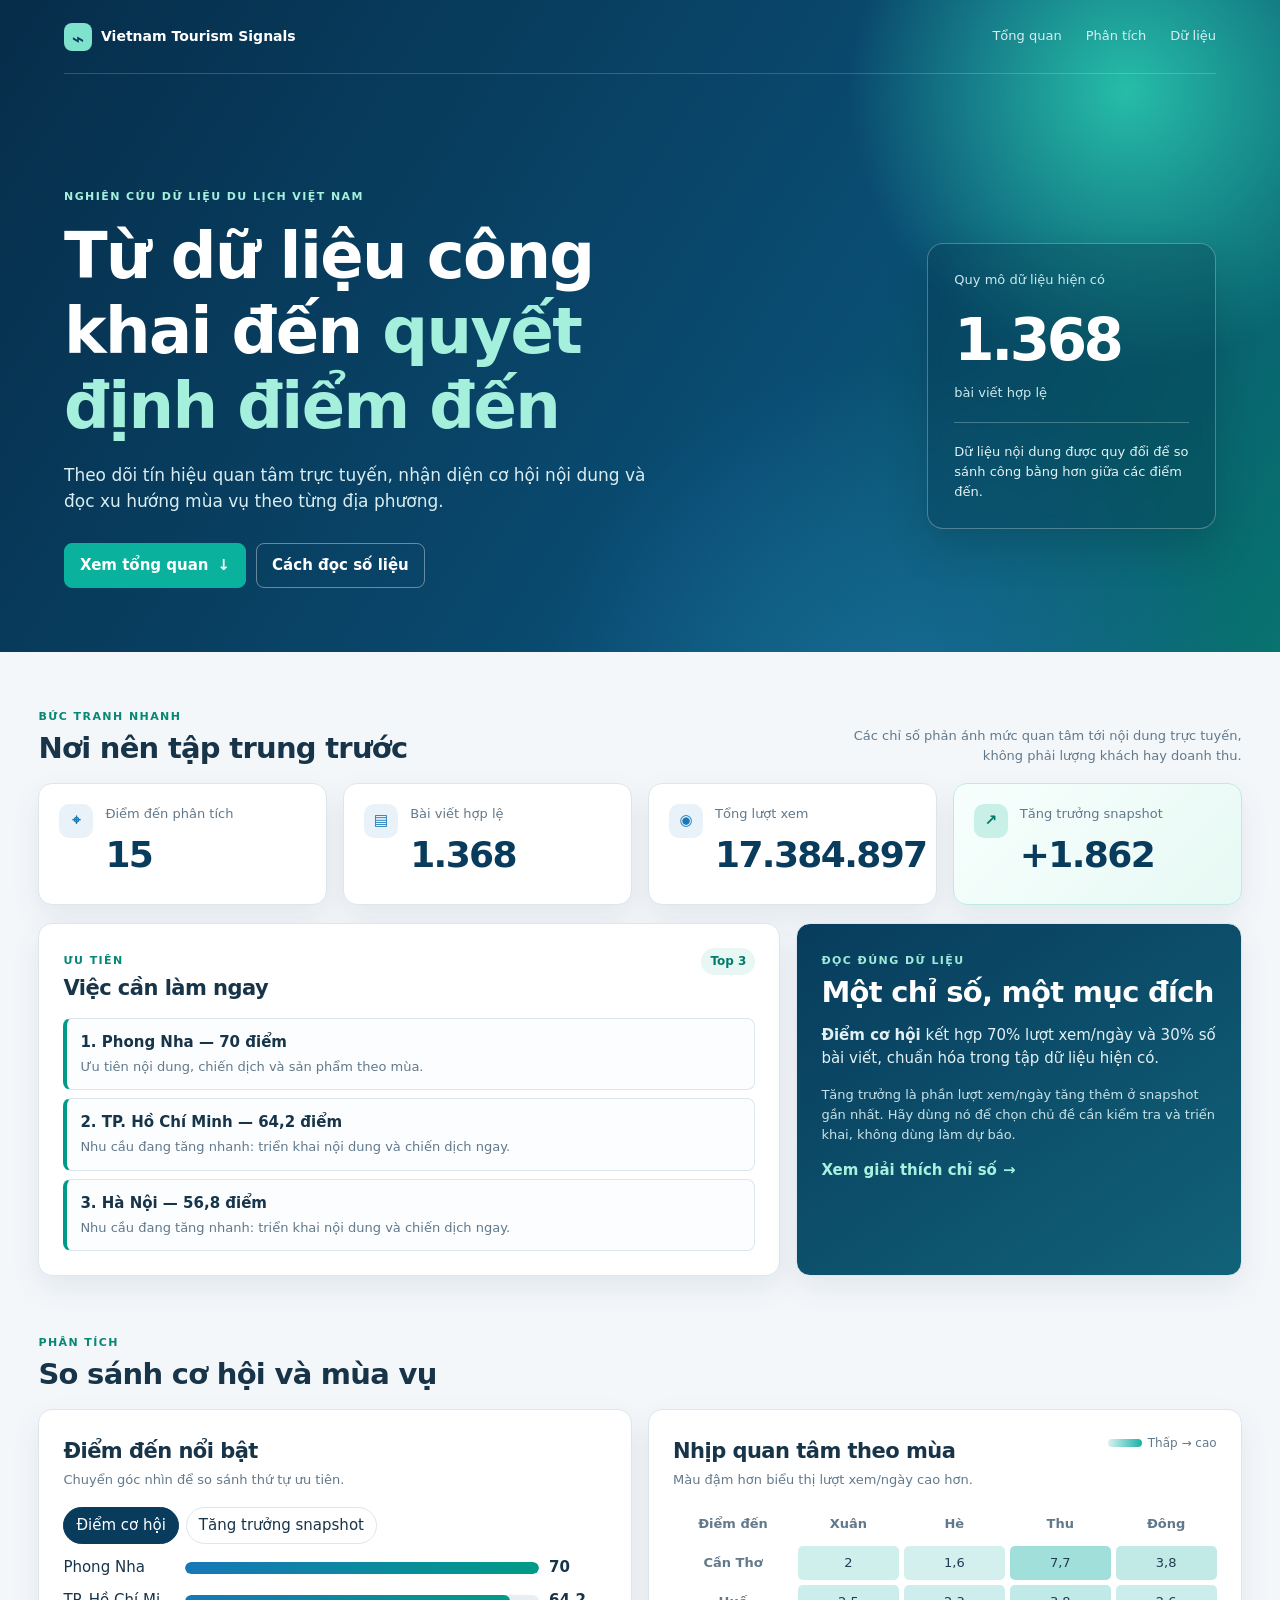
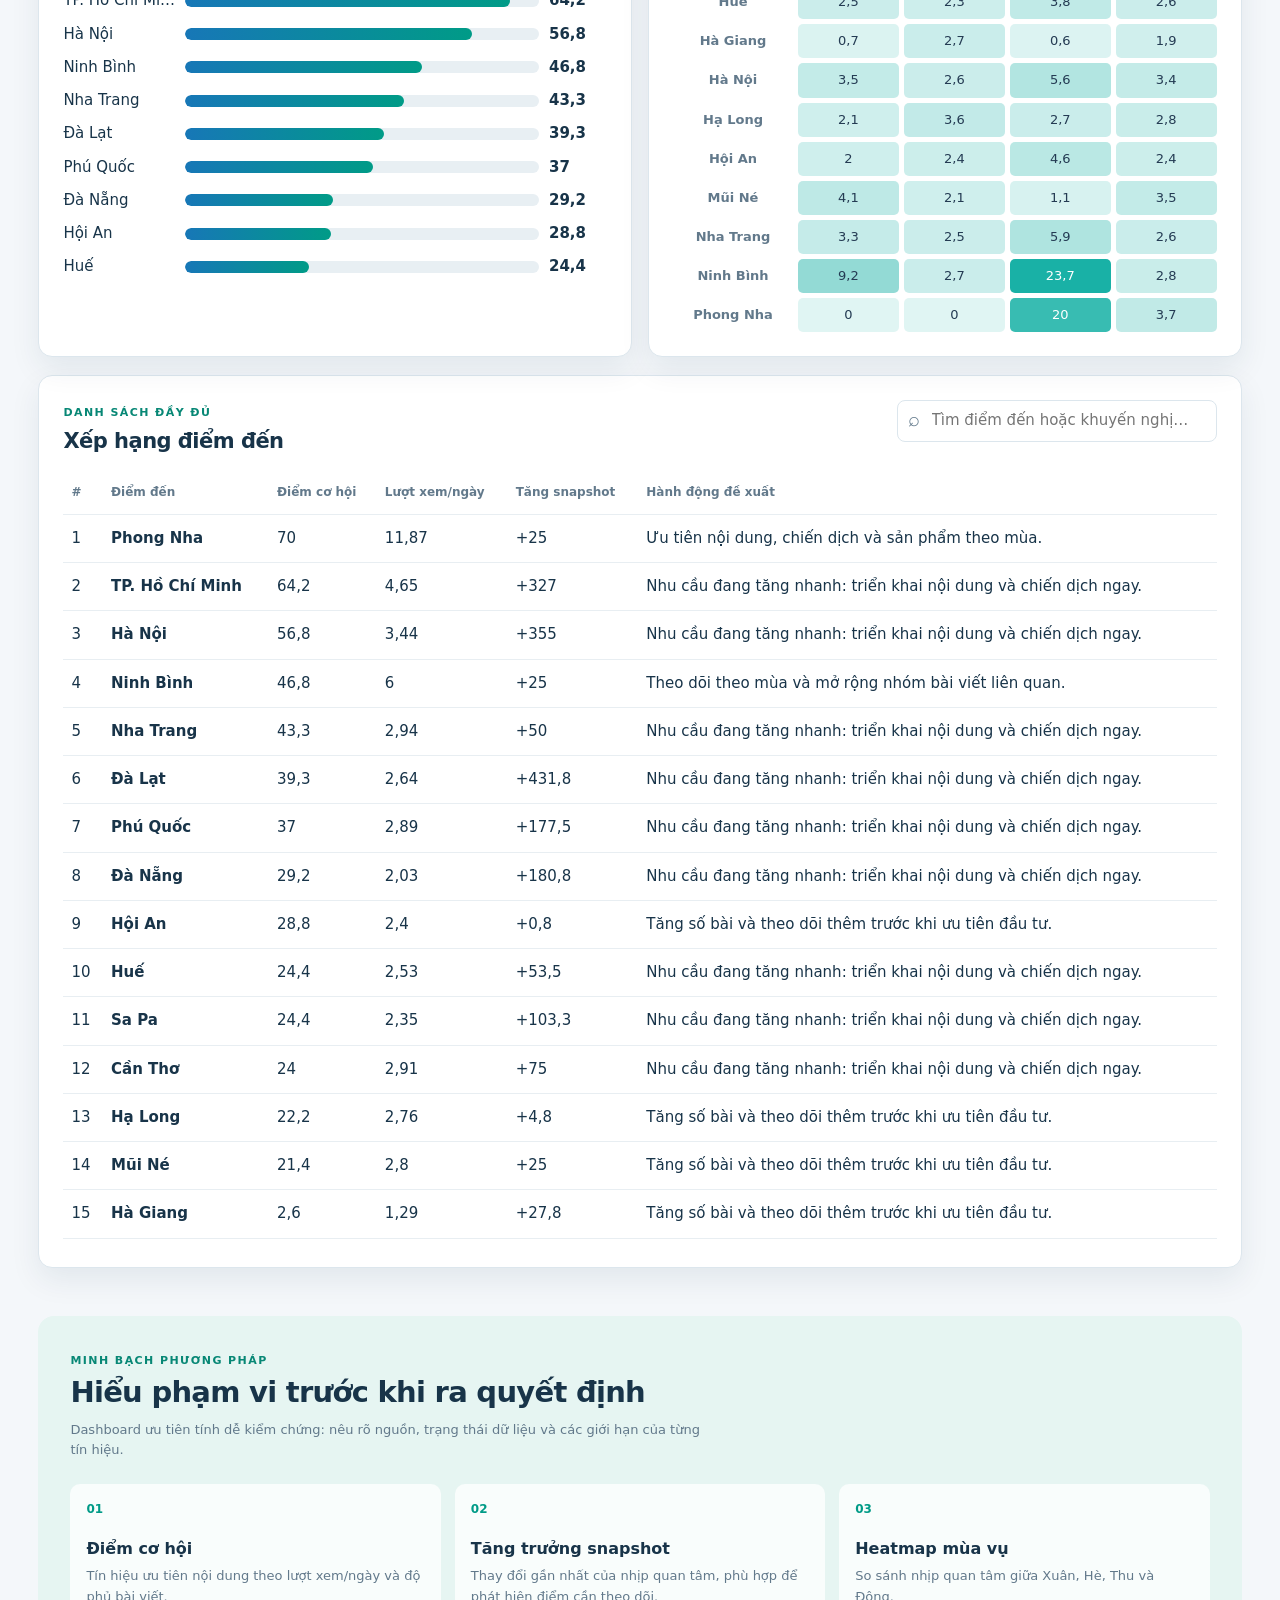
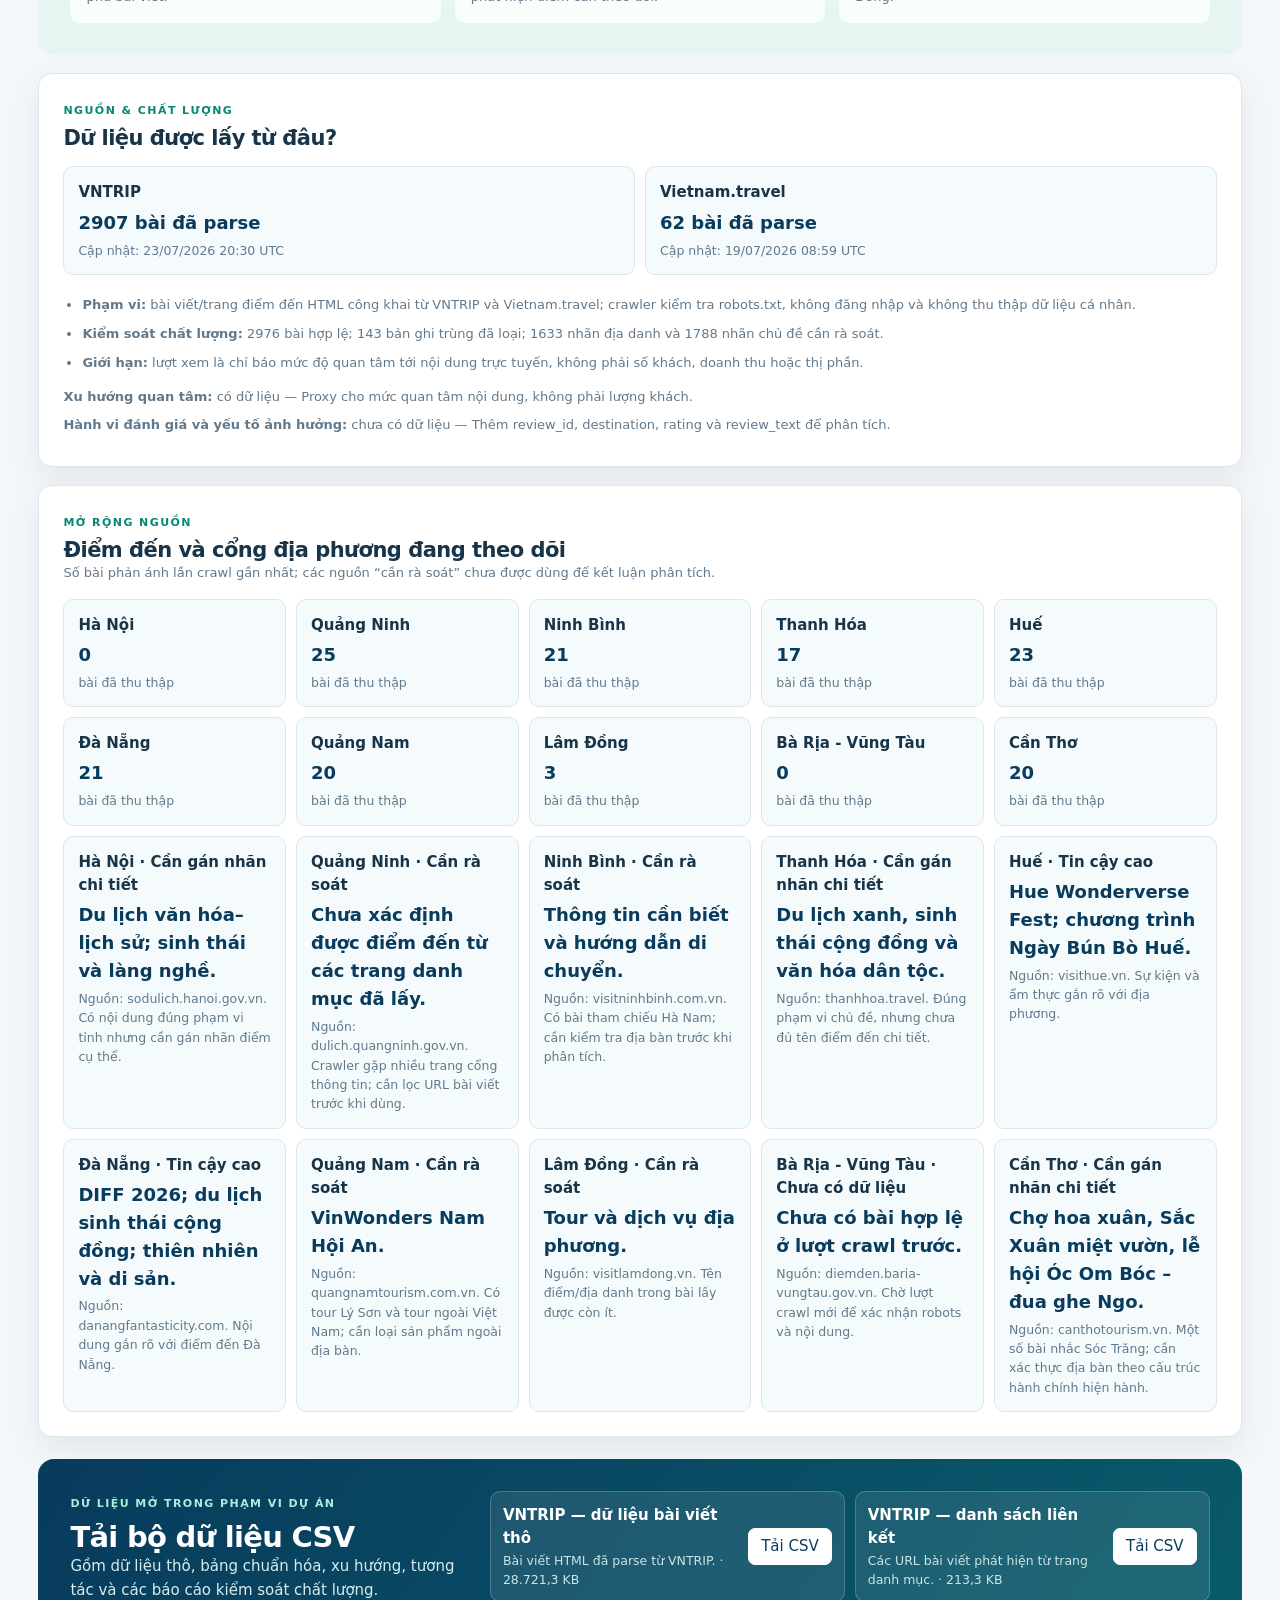
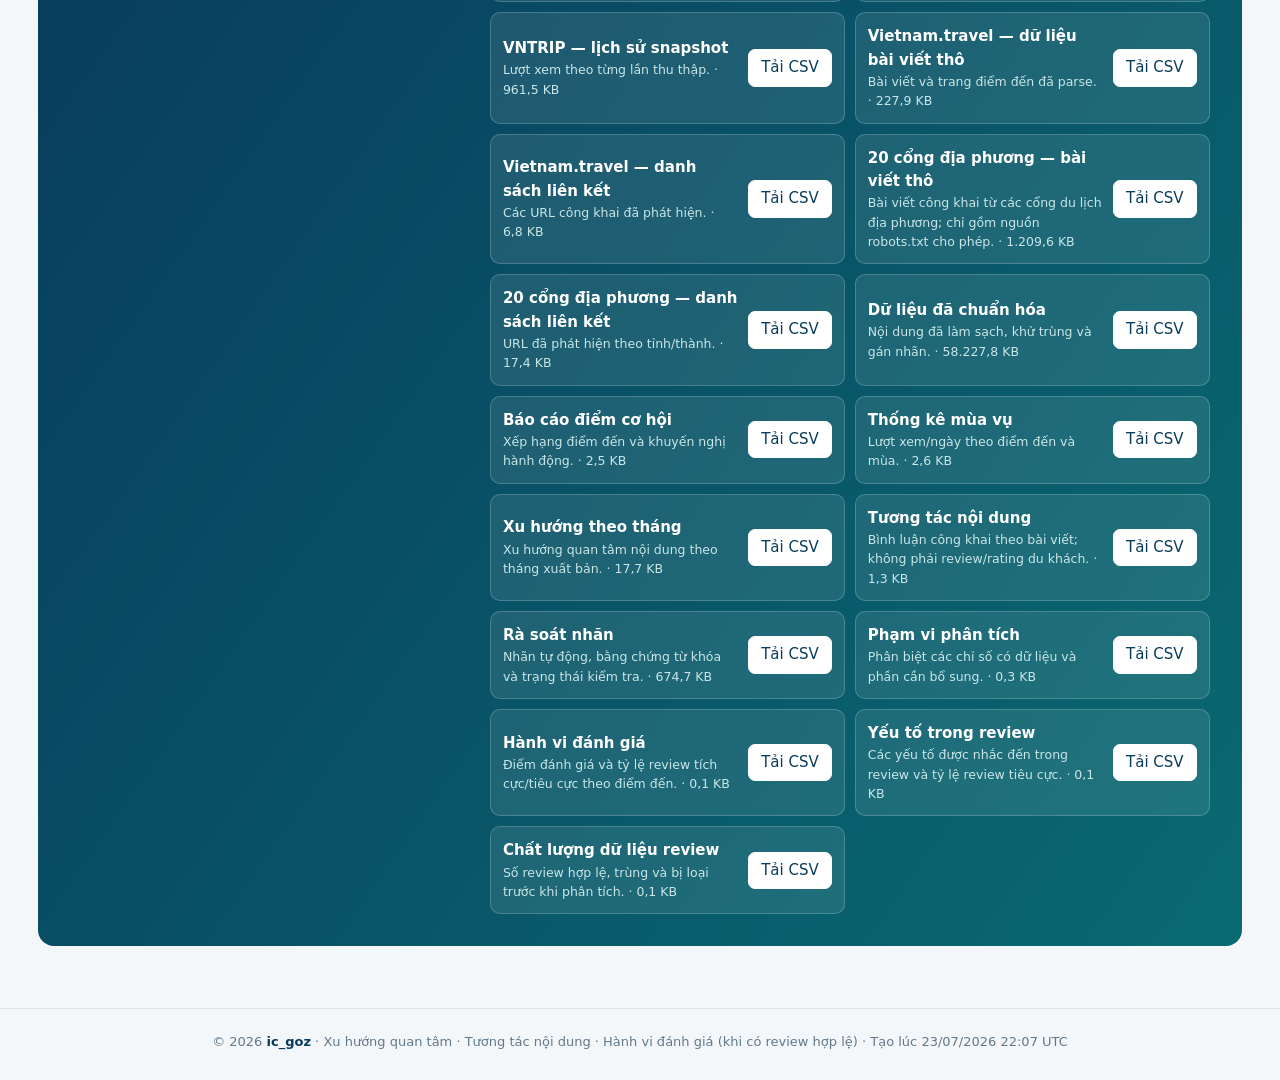
==== commit aea66487: "chore: cập nhật dữ liệu và dashboard hằng ngày" ====
--- a/docs/index.html
+++ b/docs/index.html
@@ -59,14 +59,14 @@
       <div class="glossary" aria-label="Giải thích các chỉ số"><article><span>01</span><b>Điểm cơ hội</b><p>Tín hiệu ưu tiên nội dung theo lượt xem/ngày và độ phủ bài viết.</p></article><article><span>02</span><b>Tăng trưởng snapshot</b><p>Thay đổi gần nhất của nhịp quan tâm, phù hợp để phát hiện điểm cần theo dõi.</p></article><article><span>03</span><b>Heatmap mùa vụ</b><p>So sánh nhịp quan tâm giữa Xuân, Hè, Thu và Đông.</p></article></div>
     </section>
 
-    <section class="panel provenance"><div class="panel-heading"><div><span class="eyebrow dark">Nguồn & chất lượng</span><h2>Dữ liệu được lấy từ đâu?</h2></div></div><div class="sources"><div class="source-card"><b>VNTRIP</b><span>1907 bài đã parse</span><small>Cập nhật: 19/07/2026 17:20 UTC</small></div><div class="source-card"><b>Vietnam.travel</b><span>62 bài đã parse</span><small>Cập nhật: 19/07/2026 08:59 UTC</small></div></div><ul><li><b>Phạm vi:</b> bài viết/trang điểm đến HTML công khai từ VNTRIP và Vietnam.travel; crawler kiểm tra robots.txt, không đăng nhập và không thu thập dữ liệu cá nhân.</li><li><b>Kiểm soát chất lượng:</b> 2048 bài hợp lệ; 59 bản ghi trùng đã loại; 1150 nhãn địa danh và 1280 nhãn chủ đề cần rà soát.</li><li><b>Giới hạn:</b> lượt xem là chỉ báo mức độ quan tâm tới nội dung trực tuyến, không phải số khách, doanh thu hoặc thị phần.</li></ul><div id="coverage" class="coverage"></div></section>
+    <section class="panel provenance"><div class="panel-heading"><div><span class="eyebrow dark">Nguồn & chất lượng</span><h2>Dữ liệu được lấy từ đâu?</h2></div></div><div class="sources"><div class="source-card"><b>VNTRIP</b><span>2907 bài đã parse</span><small>Cập nhật: 23/07/2026 20:30 UTC</small></div><div class="source-card"><b>Vietnam.travel</b><span>62 bài đã parse</span><small>Cập nhật: 19/07/2026 08:59 UTC</small></div></div><ul><li><b>Phạm vi:</b> bài viết/trang điểm đến HTML công khai từ VNTRIP và Vietnam.travel; crawler kiểm tra robots.txt, không đăng nhập và không thu thập dữ liệu cá nhân.</li><li><b>Kiểm soát chất lượng:</b> 2976 bài hợp lệ; 143 bản ghi trùng đã loại; 1633 nhãn địa danh và 1788 nhãn chủ đề cần rà soát.</li><li><b>Giới hạn:</b> lượt xem là chỉ báo mức độ quan tâm tới nội dung trực tuyến, không phải số khách, doanh thu hoặc thị phần.</li></ul><div id="coverage" class="coverage"></div></section>
 
     <section class="panel portal-section"><div class="panel-heading"><div><span class="eyebrow dark">Mở rộng nguồn</span><h2>Điểm đến và cổng địa phương đang theo dõi</h2></div></div><p class="note">Số bài phản ánh lần crawl gần nhất; các nguồn “cần rà soát” chưa được dùng để kết luận phân tích.</p><div id="portal-points" class="sources"></div><div id="portal-confidence" class="sources confidence-grid"></div></section>
 
     <section class="download-panel" id="downloads"><div><span class="eyebrow">Dữ liệu mở trong phạm vi dự án</span><h2>Tải bộ dữ liệu CSV</h2><p>Gồm dữ liệu thô, bảng chuẩn hóa, xu hướng, tương tác và các báo cáo kiểm soát chất lượng.</p></div><ul id="download-list" class="download-list"></ul></section>
   </main>
-  <footer>© 2026 <strong>ic_goz</strong> · Xu hướng quan tâm · Tương tác nội dung · Hành vi đánh giá (khi có review hợp lệ) · Tạo lúc 19/07/2026 17:20 UTC</footer>
-  <script>window.dashboardData={scores:[{"destination": "Phong Nha", "article_count": 1, "total_views": 12900.0, "median_views_per_day": 6.22, "interest_score": 70.0, "latest_views_growth": 0.0, "opportunity_score": 70.0, "score_basis": "Dữ liệu nội dung trực tuyến", "recommendation": "Ưu tiên nội dung, chiến dịch và sản phẩm theo mùa."}, {"destination": "TP. Hồ Chí Minh", "article_count": 117, "total_views": 1353114.0, "median_views_per_day": 3.47, "interest_score": 69.0, "latest_views_growth": 52.5, "opportunity_score": 69.0, "score_basis": "Dữ liệu nội dung trực tuyến", "recommendation": "Nhu cầu đang tăng nhanh: triển khai nội dung và chiến dịch ngay."}, {"destination": "Hà Nội", "article_count": 130, "total_views": 1053410.0, "median_views_per_day": 2.61, "interest_score": 59.49, "latest_views_growth": 156.0, "opportunity_score": 59.49, "score_basis": "Dữ liệu nội dung trực tuyến", "recommendation": "Nhu cầu đang tăng nhanh: triển khai nội dung và chiến dịch ngay."}, {"destination": "Đà Lạt", "article_count": 126, "total_views": 848987.0, "median_views_per_day": 2.18, "interest_score": 51.17, "latest_views_growth": 259.5, "opportunity_score": 51.17, "score_basis": "Dữ liệu nội dung trực tuyến", "recommendation": "Nhu cầu đang tăng nhanh: triển khai nội dung và chiến dịch ngay."}, {"destination": "Phú Quốc", "article_count": 94, "total_views": 713874.0, "median_views_per_day": 2.44, "interest_score": 48.36, "latest_views_growth": 3.0, "opportunity_score": 48.36, "score_basis": "Dữ liệu nội dung trực tuyến", "recommendation": "Theo dõi theo mùa và mở rộng nhóm bài viết liên quan."}, {"destination": "Sa Pa", "article_count": 67, "total_views": 490385.0, "median_views_per_day": 2.26, "interest_score": 38.9, "latest_views_growth": 53.0, "opportunity_score": 38.9, "score_basis": "Dữ liệu nội dung trực tuyến", "recommendation": "Nhu cầu đang tăng nhanh: triển khai nội dung và chiến dịch ngay."}, {"destination": "Nha Trang", "article_count": 55, "total_views": 399100.0, "median_views_per_day": 2.41, "interest_score": 38.82, "latest_views_growth": 50.0, "opportunity_score": 38.82, "score_basis": "Dữ liệu nội dung trực tuyến", "recommendation": "Nhu cầu đang tăng nhanh: triển khai nội dung và chiến dịch ngay."}, {"destination": "Đà Nẵng", "article_count": 105, "total_views": 751579.0, "median_views_per_day": 1.75, "interest_score": 37.75, "latest_views_growth": 6.0, "opportunity_score": 37.75, "score_basis": "Dữ liệu nội dung trực tuyến", "recommendation": "Theo dõi theo mùa và mở rộng nhóm bài viết liên quan."}, {"destination": "Mũi Né", "article_count": 10, "total_views": 73500.0, "median_views_per_day": 2.78, "interest_score": 34.24, "latest_views_growth": 0.0, "opportunity_score": 34.24, "score_basis": "Dữ liệu nội dung trực tuyến", "recommendation": "Tăng số bài và theo dõi thêm trước khi ưu tiên đầu tư."}, {"destination": "Hội An", "article_count": 39, "total_views": 279036.0, "median_views_per_day": 2.3, "interest_score": 33.04, "latest_views_growth": 0.5, "opportunity_score": 33.04, "score_basis": "Dữ liệu nội dung trực tuyến", "recommendation": "Tăng số bài và theo dõi thêm trước khi ưu tiên đầu tư."}, {"destination": "Hạ Long", "article_count": 16, "total_views": 144103.0, "median_views_per_day": 2.52, "interest_score": 31.6, "latest_views_growth": 54.0, "opportunity_score": 31.6, "score_basis": "Dữ liệu nội dung trực tuyến", "recommendation": "Nhu cầu đang tăng nhanh: triển khai nội dung và chiến dịch ngay."}, {"destination": "Huế", "article_count": 38, "total_views": 218254.0, "median_views_per_day": 2.19, "interest_score": 30.92, "latest_views_growth": 51.5, "opportunity_score": 30.92, "score_basis": "Dữ liệu nội dung trực tuyến", "recommendation": "Nhu cầu đang tăng nhanh: triển khai nội dung và chiến dịch ngay."}, {"destination": "Ninh Bình", "article_count": 11, "total_views": 143900.0, "median_views_per_day": 2.47, "interest_score": 29.59, "latest_views_growth": 50.0, "opportunity_score": 29.59, "score_basis": "Dữ liệu nội dung trực tuyến", "recommendation": "Nhu cầu đang tăng nhanh: triển khai nội dung và chiến dịch ngay."}, {"destination": "Cần Thơ", "article_count": 8, "total_views": 52400.0, "median_views_per_day": 1.85, "interest_score": 17.39, "latest_views_growth": 0.0, "opportunity_score": 17.39, "score_basis": "Dữ liệu nội dung trực tuyến", "recommendation": "Tăng số bài và theo dõi thêm trước khi ưu tiên đầu tư."}, {"destination": "Hà Giang", "article_count": 20, "total_views": 75607.0, "median_views_per_day": 1.18, "interest_score": 4.42, "latest_views_growth": 4.0, "opportunity_score": 4.42, "score_basis": "Dữ liệu nội dung trực tuyến", "recommendation": "Tăng số bài và theo dõi thêm trước khi ưu tiên đầu tư."}],seasons:[{"destination": "Cần Thơ", "season": "Xuân", "article_count": 1, "total_views": 4700.0, "median_views_per_day": 2.0390455531453364}, {"destination": "Cần Thơ", "season": "Hè", "article_count": 3, "total_views": 9900.0, "median_views_per_day": 1.5280898876404494}, {"destination": "Cần Thơ", "season": "Thu", "article_count": 1, "total_views": 3600.0, "median_views_per_day": 1.6666666666666667}, {"destination": "Cần Thơ", "season": "Đông", "article_count": 3, "total_views": 34200.0, "median_views_per_day": 6.438467807660961}, {"destination": "Huế", "season": "Xuân", "article_count": 5, "total_views": 47300.0, "median_views_per_day": 2.496771416272062}, {"destination": "Huế", "season": "Hè", "article_count": 12, "total_views": 55000.0, "median_views_per_day": 1.8867988496340808}, {"destination": "Huế", "season": "Thu", "article_count": 7, "total_views": 34505.0, "median_views_per_day": 1.8700327255726976}, {"destination": "Huế", "season": "Đông", "article_count": 14, "total_views": 81449.0, "median_views_per_day": 2.7060377229896924}, {"destination": "Hà Giang", "season": "Xuân", "article_count": 2, "total_views": 1948.0, "median_views_per_day": 0.6731712434757521}, {"destination": "Hà Giang", "season": "Hè", "article_count": 4, "total_views": 15476.0, "median_views_per_day": 2.315665024630542}, {"destination": "Hà Giang", "season": "Thu", "article_count": 2, "total_views": 2088.0, "median_views_per_day": 0.5670780308836084}, {"destination": "Hà Giang", "season": "Đông", "article_count": 12, "total_views": 56095.0, "median_views_per_day": 1.6839582132531488}, {"destination": "Hà Nội", "season": "Xuân", "article_count": 18, "total_views": 131000.0, "median_views_per_day": 2.8575111356276537}, {"destination": "Hà Nội", "season": "Hè", "article_count": 30, "total_views": 222111.0, "median_views_per_day": 1.7373645708757768}, {"destination": "Hà Nội", "season": "Thu", "article_count": 28, "total_views": 313128.0, "median_views_per_day": 3.018485882708366}, {"destination": "Hà Nội", "season": "Đông", "article_count": 54, "total_views": 387171.0, "median_views_per_day": 2.358949416342412}, {"destination": "Hạ Long", "season": "Xuân", "article_count": 4, "total_views": 25100.0, "median_views_per_day": 1.814320565419843}, {"destination": "Hạ Long", "season": "Hè", "article_count": 2, "total_views": 9600.0, "median_views_per_day": 2.3018759117864382}, {"destination": "Hạ Long", "season": "Thu", "article_count": 3, "total_views": 37158.0, "median_views_per_day": 2.7472527472527477}, {"destination": "Hạ Long", "season": "Đông", "article_count": 7, "total_views": 72245.0, "median_views_per_day": 2.8117359413202934}, {"destination": "Hội An", "season": "Xuân", "article_count": 9, "total_views": 48636.0, "median_views_per_day": 0.9511315185306658}, {"destination": "Hội An", "season": "Hè", "article_count": 12, "total_views": 87100.0, "median_views_per_day": 1.9834623925194368}, {"destination": "Hội An", "season": "Thu", "article_count": 7, "total_views": 72000.0, "median_views_per_day": 3.90277302293735}, {"destination": "Hội An", "season": "Đông", "article_count": 11, "total_views": 71300.0, "median_views_per_day": 2.6090501426824297}, {"destination": "Mũi Né", "season": "Xuân", "article_count": 3, "total_views": 35200.0, "median_views_per_day": 4.096774193548387}, {"destination": "Mũi Né", "season": "Hè", "article_count": 2, "total_views": 9200.0, "median_views_per_day": 2.0474126192411077}, {"destination": "Mũi Né", "season": "Thu", "article_count": 4, "total_views": 20500.0, "median_views_per_day": 1.1432277625399505}, {"destination": "Mũi Né", "season": "Đông", "article_count": 1, "total_views": 8600.0, "median_views_per_day": 3.504482477587612}, {"destination": "Nha Trang", "season": "Xuân", "article_count": 14, "total_views": 103900.0, "median_views_per_day": 2.862316675737356}, {"destination": "Nha Trang", "season": "Hè", "article_count": 17, "total_views": 112700.0, "median_views_per_day": 1.892744479495268}, {"destination": "Nha Trang", "season": "Thu", "article_count": 7, "total_views": 45200.0, "median_views_per_day": 1.9668737060041408}, {"destination": "Nha Trang", "season": "Đông", "article_count": 17, "total_views": 137300.0, "median_views_per_day": 3.0969845150774247}, {"destination": "Ninh Bình", "season": "Hè", "article_count": 5, "total_views": 29500.0, "median_views_per_day": 2.4734982332155475}, {"destination": "Ninh Bình", "season": "Thu", "article_count": 1, "total_views": 90900.0, "median_views_per_day": 41.4123006833713}, {"destination": "Ninh Bình", "season": "Đông", "article_count": 5, "total_views": 23500.0, "median_views_per_day": 2.3227383863080684}, {"destination": "Phong Nha", "season": "Đông", "article_count": 1, "total_views": 12900.0, "median_views_per_day": 6.216867469879518}, {"destination": "Phú Quốc", "season": "Xuân", "article_count": 10, "total_views": 61800.0, "median_views_per_day": 3.1952083156374758}, {"destination": "Phú Quốc", "season": "Hè", "article_count": 13, "total_views": 96400.0, "median_views_per_day": 1.699463327370304}, {"destination": "Phú Quốc", "season": "Thu", "article_count": 14, "total_views": 113699.0, "median_views_per_day": 1.6797876358415411}, {"destination": "Phú Quốc", "season": "Đông", "article_count": 57, "total_views": 441975.0, "median_views_per_day": 3.184973458554512}, {"destination": "Sa Pa", "season": "Xuân", "article_count": 8, "total_views": 34690.0, "median_views_per_day": 2.136893950841513}, {"destination": "Sa Pa", "season": "Hè", "article_count": 10, "total_views": 48400.0, "median_views_per_day": 1.9669592721782303}, {"destination": "Sa Pa", "season": "Thu", "article_count": 8, "total_views": 50100.0, "median_views_per_day": 2.793170019430548}, {"destination": "Sa Pa", "season": "Đông", "article_count": 41, "total_views": 357195.0, "median_views_per_day": 2.382109868740885}, {"destination": "TP. Hồ Chí Minh", "season": "Xuân", "article_count": 21, "total_views": 218200.0, "median_views_per_day": 3.03161541792984}, {"destination": "TP. Hồ Chí Minh", "season": "Hè", "article_count": 28, "total_views": 261934.0, "median_views_per_day": 2.177935228478816}, {"destination": "TP. Hồ Chí Minh", "season": "Thu", "article_count": 19, "total_views": 297056.0, "median_views_per_day": 5.568445475638051}, {"destination": "TP. Hồ Chí Minh", "season": "Đông", "article_count": 49, "total_views": 575924.0, "median_views_per_day": 3.9119804400977993}, {"destination": "Đà Lạt", "season": "Xuân", "article_count": 27, "total_views": 191652.0, "median_views_per_day": 2.544529262086514}, {"destination": "Đà Lạt", "season": "Hè", "article_count": 27, "total_views": 298900.0, "median_views_per_day": 3.5809906291834004}, {"destination": "Đà Lạt", "season": "Thu", "article_count": 18, "total_views": 90483.0, "median_views_per_day": 1.6814113435085736}, {"destination": "Đà Lạt", "season": "Đông", "article_count": 54, "total_views": 267952.0, "median_views_per_day": 1.815237861336214}, {"destination": "Đà Nẵng", "season": "Xuân", "article_count": 19, "total_views": 91729.0, "median_views_per_day": 1.2827090815802975}, {"destination": "Đà Nẵng", "season": "Hè", "article_count": 34, "total_views": 200550.0, "median_views_per_day": 1.6418943533697632}, {"destination": "Đà Nẵng", "season": "Thu", "article_count": 17, "total_views": 137400.0, "median_views_per_day": 2.407932011331445}, {"destination": "Đà Nẵng", "season": "Đông", "article_count": 35, "total_views": 321900.0, "median_views_per_day": 1.8536121673003805}],metrics:{"destinations": 15, "articles": 837, "views": 6610149.0, "growth": 740.0},coverage:[{"analysis_component": "Xu hướng quan tâm", "status": "available", "data_basis": "Lượt xem/snapshot bài viết VNTRIP", "note": "Proxy cho mức quan tâm nội dung, không phải lượng khách."}, {"analysis_component": "Hành vi đánh giá và yếu tố ảnh hưởng", "status": "missing_input", "data_basis": "data/reviews.csv", "note": "Thêm review_id, destination, rating và review_text để phân tích."}],portalPoints:[{"destination": "Hà Nội", "source": "sodulich.hanoi.gov.vn", "signals": "Du lịch văn hóa–lịch sử; sinh thái và làng nghề.", "confidence": "medium", "note": "Có nội dung đúng phạm vi tỉnh nhưng cần gán nhãn điểm cụ thể.", "article_count": 0}, {"destination": "Quảng Ninh", "source": "dulich.quangninh.gov.vn", "signals": "Chưa xác định được điểm đến từ các trang danh mục đã lấy.", "confidence": "low", "note": "Crawler gặp nhiều trang cổng thông tin; cần lọc URL bài viết trước khi dùng.", "article_count": 20}, {"destination": "Ninh Bình", "source": "visitninhbinh.com.vn", "signals": "Thông tin cần biết và hướng dẫn di chuyển.", "confidence": "low", "note": "Có bài tham chiếu Hà Nam; cần kiểm tra địa bàn trước khi phân tích.", "article_count": 20}, {"destination": "Thanh Hóa", "source": "thanhhoa.travel", "signals": "Du lịch xanh, sinh thái cộng đồng và văn hóa dân tộc.", "confidence": "medium", "note": "Đúng phạm vi chủ đề, nhưng chưa đủ tên điểm đến chi tiết.", "article_count": 15}, {"destination": "Huế", "source": "visithue.vn", "signals": "Hue Wonderverse Fest; chương trình Ngày Bún Bò Huế.", "confidence": "high", "note": "Sự kiện và ẩm thực gắn rõ với địa phương.", "article_count": 20}, {"destination": "Đà Nẵng", "source": "danangfantasticity.com", "signals": "DIFF 2026; du lịch sinh thái cộng đồng; thiên nhiên và di sản.", "confidence": "high", "note": "Nội dung gắn rõ với điểm đến Đà Nẵng.", "article_count": 20}, {"destination": "Quảng Nam", "source": "quangnamtourism.com.vn", "signals": "VinWonders Nam Hội An.", "confidence": "low", "note": "Có tour Lý Sơn và tour ngoài Việt Nam; cần loại sản phẩm ngoài địa bàn.", "article_count": 20}, {"destination": "Lâm Đồng", "source": "visitlamdong.vn", "signals": "Tour và dịch vụ địa phương.", "confidence": "low", "note": "Tên điểm/địa danh trong bài lấy được còn ít.", "article_count": 3}, {"destination": "Bà Rịa - Vũng Tàu", "source": "diemden.baria-vungtau.gov.vn", "signals": "Chưa có bài hợp lệ ở lượt crawl trước.", "confidence": "missing", "note": "Chờ lượt crawl mới để xác nhận robots và nội dung.", "article_count": 0}, {"destination": "Cần Thơ", "source": "canthotourism.vn", "signals": "Chợ hoa xuân, Sắc Xuân miệt vườn, lễ hội Óc Om Bóc – đua ghe Ngo.", "confidence": "medium", "note": "Một số bài nhắc Sóc Trăng; cần xác thực địa bàn theo cấu trúc hành chính hiện hành.", "article_count": 20}],downloads:[{"title": "VNTRIP — dữ liệu bài viết thô", "file": "data/rawdata_vntrip.csv", "description": "Bài viết HTML đã parse từ VNTRIP.", "size_kb": 18797.6}, {"title": "VNTRIP — danh sách liên kết", "file": "data/links_vntrip.csv", "description": "Các URL bài viết phát hiện từ trang danh mục.", "size_kb": 142.9}, {"title": "VNTRIP — lịch sử snapshot", "file": "data/article_snapshots.csv", "description": "Lượt xem theo từng lần thu thập.", "size_kb": 561.0}, {"title": "Vietnam.travel — dữ liệu bài viết thô", "file": "data/rawdata_vietnam_travel.csv", "description": "Bài viết và trang điểm đến đã parse.", "size_kb": 227.9}, {"title": "Vietnam.travel — danh sách liên kết", "file": "data/links_vietnam_travel.csv", "description": "Các URL công khai đã phát hiện.", "size_kb": 6.8}, {"title": "20 cổng địa phương — bài viết thô", "file": "data/rawdata_provincial_portals.csv", "description": "Bài viết công khai từ các cổng du lịch địa phương; chỉ gồm nguồn robots.txt cho phép.", "size_kb": 1175.6}, {"title": "20 cổng địa phương — danh sách liên kết", "file": "data/links_provincial_portals.csv", "description": "URL đã phát hiện theo tỉnh/thành.", "size_kb": 17.5}, {"title": "Dữ liệu đã chuẩn hóa", "file": "data/normalized_articles.csv", "description": "Nội dung đã làm sạch, khử trùng và gán nhãn.", "size_kb": 40266.5}, {"title": "Báo cáo điểm cơ hội", "file": "data/destination_opportunity_scores.csv", "description": "Xếp hạng điểm đến và khuyến nghị hành động.", "size_kb": 2.4}, {"title": "Thống kê mùa vụ", "file": "data/destination_season_stats.csv", "description": "Lượt xem/ngày theo điểm đến và mùa.", "size_kb": 2.5}, {"title": "Xu hướng theo tháng", "file": "data/destination_monthly_interest.csv", "description": "Xu hướng quan tâm nội dung theo tháng xuất bản.", "size_kb": 14.6}, {"title": "Tương tác nội dung", "file": "data/content_engagement_stats.csv", "description": "Bình luận công khai theo bài viết; không phải review/rating du khách.", "size_kb": 1.4}, {"title": "Rà soát nhãn", "file": "data/label_review.csv", "description": "Nhãn tự động, bằng chứng từ khóa và trạng thái kiểm tra.", "size_kb": 465.3}, {"title": "Phạm vi phân tích", "file": "data/analysis_coverage.csv", "description": "Phân biệt các chỉ số có dữ liệu và phần cần bổ sung.", "size_kb": 0.3}, {"title": "Hành vi đánh giá", "file": "data/review_behavior_stats.csv", "description": "Điểm đánh giá và tỷ lệ review tích cực/tiêu cực theo điểm đến.", "size_kb": 0.1}, {"title": "Yếu tố trong review", "file": "data/destination_factor_stats.csv", "description": "Các yếu tố được nhắc đến trong review và tỷ lệ review tiêu cực.", "size_kb": 0.1}, {"title": "Chất lượng dữ liệu review", "file": "data/review_data_quality.csv", "description": "Số review hợp lệ, trùng và bị loại trước khi phân tích.", "size_kb": 0.1}]};</script>
+  <footer>© 2026 <strong>ic_goz</strong> · Xu hướng quan tâm · Tương tác nội dung · Hành vi đánh giá (khi có review hợp lệ) · Tạo lúc 23/07/2026 22:07 UTC</footer>
+  <script>window.dashboardData={scores:[{"destination": "Phong Nha", "article_count": 4, "total_views": 107500.0, "median_views_per_day": 11.87, "interest_score": 70.0, "latest_views_growth": 25.0, "opportunity_score": 70.0, "score_basis": "Dữ liệu nội dung trực tuyến", "recommendation": "Ưu tiên nội dung, chiến dịch và sản phẩm theo mùa."}, {"destination": "TP. Hồ Chí Minh", "article_count": 215, "total_views": 3784922.0, "median_views_per_day": 4.65, "interest_score": 64.22, "latest_views_growth": 327.0, "opportunity_score": 64.22, "score_basis": "Dữ liệu nội dung trực tuyến", "recommendation": "Nhu cầu đang tăng nhanh: triển khai nội dung và chiến dịch ngay."}, {"destination": "Hà Nội", "article_count": 233, "total_views": 3432530.0, "median_views_per_day": 3.44, "interest_score": 56.82, "latest_views_growth": 355.0, "opportunity_score": 56.82, "score_basis": "Dữ liệu nội dung trực tuyến", "recommendation": "Nhu cầu đang tăng nhanh: triển khai nội dung và chiến dịch ngay."}, {"destination": "Ninh Bình", "article_count": 16, "total_views": 276900.0, "median_views_per_day": 6.0, "interest_score": 46.83, "latest_views_growth": 25.0, "opportunity_score": 46.83, "score_basis": "Dữ liệu nội dung trực tuyến", "recommendation": "Theo dõi theo mùa và mở rộng nhóm bài viết liên quan."}, {"destination": "Nha Trang", "article_count": 167, "total_views": 2352600.0, "median_views_per_day": 2.94, "interest_score": 43.32, "latest_views_growth": 50.0, "opportunity_score": 43.32, "score_basis": "Dữ liệu nội dung trực tuyến", "recommendation": "Nhu cầu đang tăng nhanh: triển khai nội dung và chiến dịch ngay."}, {"destination": "Đà Lạt", "article_count": 161, "total_views": 1633614.0, "median_views_per_day": 2.64, "interest_score": 39.31, "latest_views_growth": 431.75, "opportunity_score": 39.31, "score_basis": "Dữ liệu nội dung trực tuyến", "recommendation": "Nhu cầu đang tăng nhanh: triển khai nội dung và chiến dịch ngay."}, {"destination": "Phú Quốc", "article_count": 123, "total_views": 1242684.0, "median_views_per_day": 2.89, "interest_score": 37.04, "latest_views_growth": 177.5, "opportunity_score": 37.04, "score_basis": "Dữ liệu nội dung trực tuyến", "recommendation": "Nhu cầu đang tăng nhanh: triển khai nội dung và chiến dịch ngay."}, {"destination": "Đà Nẵng", "article_count": 141, "total_views": 1385702.0, "median_views_per_day": 2.03, "interest_score": 29.22, "latest_views_growth": 180.75, "opportunity_score": 29.22, "score_basis": "Dữ liệu nội dung trực tuyến", "recommendation": "Nhu cầu đang tăng nhanh: triển khai nội dung và chiến dịch ngay."}, {"destination": "Hội An", "article_count": 101, "total_views": 1217139.0, "median_views_per_day": 2.4, "interest_score": 28.75, "latest_views_growth": 0.75, "opportunity_score": 28.75, "score_basis": "Dữ liệu nội dung trực tuyến", "recommendation": "Tăng số bài và theo dõi thêm trước khi ưu tiên đầu tư."}, {"destination": "Huế", "article_count": 57, "total_views": 570568.0, "median_views_per_day": 2.53, "interest_score": 24.42, "latest_views_growth": 53.5, "opportunity_score": 24.42, "score_basis": "Dữ liệu nội dung trực tuyến", "recommendation": "Nhu cầu đang tăng nhanh: triển khai nội dung và chiến dịch ngay."}, {"destination": "Sa Pa", "article_count": 73, "total_views": 649798.0, "median_views_per_day": 2.35, "interest_score": 24.4, "latest_views_growth": 103.25, "opportunity_score": 24.4, "score_basis": "Dữ liệu nội dung trực tuyến", "recommendation": "Nhu cầu đang tăng nhanh: triển khai nội dung và chiến dịch ngay."}, {"destination": "Cần Thơ", "article_count": 22, "total_views": 295200.0, "median_views_per_day": 2.91, "interest_score": 23.96, "latest_views_growth": 75.0, "opportunity_score": 23.96, "score_basis": "Dữ liệu nội dung trực tuyến", "recommendation": "Nhu cầu đang tăng nhanh: triển khai nội dung và chiến dịch ngay."}, {"destination": "Hạ Long", "article_count": 20, "total_views": 188122.0, "median_views_per_day": 2.76, "interest_score": 22.19, "latest_views_growth": 4.75, "opportunity_score": 22.19, "score_basis": "Dữ liệu nội dung trực tuyến", "recommendation": "Tăng số bài và theo dõi thêm trước khi ưu tiên đầu tư."}, {"destination": "Mũi Né", "article_count": 11, "total_views": 94200.0, "median_views_per_day": 2.8, "interest_score": 21.39, "latest_views_growth": 25.0, "opportunity_score": 21.39, "score_basis": "Dữ liệu nội dung trực tuyến", "recommendation": "Tăng số bài và theo dõi thêm trước khi ưu tiên đầu tư."}, {"destination": "Hà Giang", "article_count": 24, "total_views": 153418.0, "median_views_per_day": 1.29, "interest_score": 2.62, "latest_views_growth": 27.75, "opportunity_score": 2.62, "score_basis": "Dữ liệu nội dung trực tuyến", "recommendation": "Tăng số bài và theo dõi thêm trước khi ưu tiên đầu tư."}],seasons:[{"destination": "Cần Thơ", "season": "Xuân", "article_count": 1, "total_views": 4700.0, "median_views_per_day": 2.035513209181464}, {"destination": "Cần Thơ", "season": "Hè", "article_count": 3, "total_views": 10000.0, "median_views_per_day": 1.570210856886496}, {"destination": "Cần Thơ", "season": "Thu", "article_count": 5, "total_views": 116400.0, "median_views_per_day": 7.700385019250962}, {"destination": "Cần Thơ", "season": "Đông", "article_count": 13, "total_views": 164100.0, "median_views_per_day": 3.774771940861906}, {"destination": "Huế", "season": "Xuân", "article_count": 7, "total_views": 79500.0, "median_views_per_day": 2.4924795874516543}, {"destination": "Huế", "season": "Hè", "article_count": 13, "total_views": 165800.0, "median_views_per_day": 2.258403361344538}, {"destination": "Huế", "season": "Thu", "article_count": 14, "total_views": 163817.0, "median_views_per_day": 3.83323996938557}, {"destination": "Huế", "season": "Đông", "article_count": 23, "total_views": 161451.0, "median_views_per_day": 2.5630593978844587}, {"destination": "Hà Giang", "season": "Xuân", "article_count": 3, "total_views": 24850.0, "median_views_per_day": 0.6811145510835913}, {"destination": "Hà Giang", "season": "Hè", "article_count": 5, "total_views": 47679.0, "median_views_per_day": 2.714209686003193}, {"destination": "Hà Giang", "season": "Thu", "article_count": 2, "total_views": 2092.0, "median_views_per_day": 0.5669349661745099}, {"destination": "Hà Giang", "season": "Đông", "article_count": 14, "total_views": 78797.0, "median_views_per_day": 1.904929034757349}, {"destination": "Hà Nội", "season": "Xuân", "article_count": 28, "total_views": 328900.0, "median_views_per_day": 3.455340164585477}, {"destination": "Hà Nội", "season": "Hè", "article_count": 52, "total_views": 708119.0, "median_views_per_day": 2.5844814654576806}, {"destination": "Hà Nội", "season": "Thu", "article_count": 62, "total_views": 1340230.0, "median_views_per_day": 5.570140820978303}, {"destination": "Hà Nội", "season": "Đông", "article_count": 91, "total_views": 1055281.0, "median_views_per_day": 3.4262485481997675}, {"destination": "Hạ Long", "season": "Xuân", "article_count": 5, "total_views": 32800.0, "median_views_per_day": 2.092050209205021}, {"destination": "Hạ Long", "season": "Hè", "article_count": 3, "total_views": 32000.0, "median_views_per_day": 3.6}, {"destination": "Hạ Long", "season": "Thu", "article_count": 3, "total_views": 37167.0, "median_views_per_day": 2.717391304347826}, {"destination": "Hạ Long", "season": "Đông", "article_count": 9, "total_views": 86155.0, "median_views_per_day": 2.807160292921074}, {"destination": "Hội An", "season": "Xuân", "article_count": 14, "total_views": 192939.0, "median_views_per_day": 2.015921727009164}, {"destination": "Hội An", "season": "Hè", "article_count": 16, "total_views": 269100.0, "median_views_per_day": 2.4079158087394186}, {"destination": "Hội An", "season": "Thu", "article_count": 8, "total_views": 89300.0, "median_views_per_day": 4.556800655484866}, {"destination": "Hội An", "season": "Đông", "article_count": 63, "total_views": 665800.0, "median_views_per_day": 2.401263823064771}, {"destination": "Mũi Né", "season": "Xuân", "article_count": 3, "total_views": 35300.0, "median_views_per_day": 4.091494845360825}, {"destination": "Mũi Né", "season": "Hè", "article_count": 3, "total_views": 29800.0, "median_views_per_day": 2.0972780008924587}, {"destination": "Mũi Né", "season": "Thu", "article_count": 4, "total_views": 20500.0, "median_views_per_day": 1.1406533575317606}, {"destination": "Mũi Né", "season": "Đông", "article_count": 1, "total_views": 8600.0, "median_views_per_day": 3.498779495524817}, {"destination": "Nha Trang", "season": "Xuân", "article_count": 33, "total_views": 368400.0, "median_views_per_day": 3.2533683864607297}, {"destination": "Nha Trang", "season": "Hè", "article_count": 25, "total_views": 371300.0, "median_views_per_day": 2.5496688741721854}, {"destination": "Nha Trang", "season": "Thu", "article_count": 22, "total_views": 458200.0, "median_views_per_day": 5.915730897828663}, {"destination": "Nha Trang", "season": "Đông", "article_count": 87, "total_views": 1154700.0, "median_views_per_day": 2.6265822784810124}, {"destination": "Ninh Bình", "season": "Xuân", "article_count": 1, "total_views": 28300.0, "median_views_per_day": 9.224250325945242}, {"destination": "Ninh Bình", "season": "Hè", "article_count": 6, "total_views": 59300.0, "median_views_per_day": 2.6753473863314112}, {"destination": "Ninh Bình", "season": "Thu", "article_count": 2, "total_views": 108600.0, "median_views_per_day": 23.687932962922105}, {"destination": "Ninh Bình", "season": "Đông", "article_count": 7, "total_views": 80700.0, "median_views_per_day": 2.7664768104149715}, {"destination": "Phong Nha", "season": "Thu", "article_count": 2, "total_views": 90700.0, "median_views_per_day": 20.023248182692896}, {"destination": "Phong Nha", "season": "Đông", "article_count": 2, "total_views": 16800.0, "median_views_per_day": 3.719882264541853}, {"destination": "Phú Quốc", "season": "Xuân", "article_count": 17, "total_views": 279400.0, "median_views_per_day": 5.116279069767442}, {"destination": "Phú Quốc", "season": "Hè", "article_count": 14, "total_views": 113400.0, "median_views_per_day": 2.3148809523809524}, {"destination": "Phú Quốc", "season": "Thu", "article_count": 17, "total_views": 169405.0, "median_views_per_day": 2.279981760145919}, {"destination": "Phú Quốc", "season": "Đông", "article_count": 75, "total_views": 680479.0, "median_views_per_day": 3.465144720750102}, {"destination": "Sa Pa", "season": "Xuân", "article_count": 8, "total_views": 34800.0, "median_views_per_day": 2.132654566917515}, {"destination": "Sa Pa", "season": "Hè", "article_count": 10, "total_views": 48400.0, "median_views_per_day": 1.963168406327737}, {"destination": "Sa Pa", "season": "Thu", "article_count": 8, "total_views": 50100.0, "median_views_per_day": 2.786685184912537}, {"destination": "Sa Pa", "season": "Đông", "article_count": 47, "total_views": 516498.0, "median_views_per_day": 2.5630593978844587}, {"destination": "TP. Hồ Chí Minh", "season": "Xuân", "article_count": 29, "total_views": 431900.0, "median_views_per_day": 3.151618398637138}, {"destination": "TP. Hồ Chí Minh", "season": "Hè", "article_count": 41, "total_views": 669136.0, "median_views_per_day": 3.190060443250504}, {"destination": "TP. Hồ Chí Minh", "season": "Thu", "article_count": 31, "total_views": 606860.0, "median_views_per_day": 6.105006105006105}, {"destination": "TP. Hồ Chí Minh", "season": "Đông", "article_count": 114, "total_views": 2077026.0, "median_views_per_day": 6.265256305939788}, {"destination": "Đà Lạt", "season": "Xuân", "article_count": 35, "total_views": 374769.0, "median_views_per_day": 2.881720430107527}, {"destination": "Đà Lạt", "season": "Hè", "article_count": 33, "total_views": 651000.0, "median_views_per_day": 3.5064358632933867}, {"destination": "Đà Lạt", "season": "Thu", "article_count": 27, "total_views": 213183.0, "median_views_per_day": 2.397105382180009}, {"destination": "Đà Lạt", "season": "Đông", "article_count": 66, "total_views": 394662.0, "median_views_per_day": 2.030445533472696}, {"destination": "Đà Nẵng", "season": "Xuân", "article_count": 22, "total_views": 151734.0, "median_views_per_day": 1.3756253894225134}, {"destination": "Đà Nẵng", "season": "Hè", "article_count": 46, "total_views": 483960.0, "median_views_per_day": 2.104404956021852}, {"destination": "Đà Nẵng", "season": "Thu", "article_count": 27, "total_views": 241004.0, "median_views_per_day": 2.17465171593612}, {"destination": "Đà Nẵng", "season": "Đông", "article_count": 46, "total_views": 509004.0, "median_views_per_day": 1.950769138269138}],metrics:{"destinations": 15, "articles": 1368, "views": 17384897.0, "growth": 1862.0},coverage:[{"analysis_component": "Xu hướng quan tâm", "status": "available", "data_basis": "Lượt xem/snapshot bài viết VNTRIP", "note": "Proxy cho mức quan tâm nội dung, không phải lượng khách."}, {"analysis_component": "Hành vi đánh giá và yếu tố ảnh hưởng", "status": "missing_input", "data_basis": "data/reviews.csv", "note": "Thêm review_id, destination, rating và review_text để phân tích."}],portalPoints:[{"destination": "Hà Nội", "source": "sodulich.hanoi.gov.vn", "signals": "Du lịch văn hóa–lịch sử; sinh thái và làng nghề.", "confidence": "medium", "note": "Có nội dung đúng phạm vi tỉnh nhưng cần gán nhãn điểm cụ thể.", "article_count": 0}, {"destination": "Quảng Ninh", "source": "dulich.quangninh.gov.vn", "signals": "Chưa xác định được điểm đến từ các trang danh mục đã lấy.", "confidence": "low", "note": "Crawler gặp nhiều trang cổng thông tin; cần lọc URL bài viết trước khi dùng.", "article_count": 25}, {"destination": "Ninh Bình", "source": "visitninhbinh.com.vn", "signals": "Thông tin cần biết và hướng dẫn di chuyển.", "confidence": "low", "note": "Có bài tham chiếu Hà Nam; cần kiểm tra địa bàn trước khi phân tích.", "article_count": 21}, {"destination": "Thanh Hóa", "source": "thanhhoa.travel", "signals": "Du lịch xanh, sinh thái cộng đồng và văn hóa dân tộc.", "confidence": "medium", "note": "Đúng phạm vi chủ đề, nhưng chưa đủ tên điểm đến chi tiết.", "article_count": 17}, {"destination": "Huế", "source": "visithue.vn", "signals": "Hue Wonderverse Fest; chương trình Ngày Bún Bò Huế.", "confidence": "high", "note": "Sự kiện và ẩm thực gắn rõ với địa phương.", "article_count": 23}, {"destination": "Đà Nẵng", "source": "danangfantasticity.com", "signals": "DIFF 2026; du lịch sinh thái cộng đồng; thiên nhiên và di sản.", "confidence": "high", "note": "Nội dung gắn rõ với điểm đến Đà Nẵng.", "article_count": 21}, {"destination": "Quảng Nam", "source": "quangnamtourism.com.vn", "signals": "VinWonders Nam Hội An.", "confidence": "low", "note": "Có tour Lý Sơn và tour ngoài Việt Nam; cần loại sản phẩm ngoài địa bàn.", "article_count": 20}, {"destination": "Lâm Đồng", "source": "visitlamdong.vn", "signals": "Tour và dịch vụ địa phương.", "confidence": "low", "note": "Tên điểm/địa danh trong bài lấy được còn ít.", "article_count": 3}, {"destination": "Bà Rịa - Vũng Tàu", "source": "diemden.baria-vungtau.gov.vn", "signals": "Chưa có bài hợp lệ ở lượt crawl trước.", "confidence": "missing", "note": "Chờ lượt crawl mới để xác nhận robots và nội dung.", "article_count": 0}, {"destination": "Cần Thơ", "source": "canthotourism.vn", "signals": "Chợ hoa xuân, Sắc Xuân miệt vườn, lễ hội Óc Om Bóc – đua ghe Ngo.", "confidence": "medium", "note": "Một số bài nhắc Sóc Trăng; cần xác thực địa bàn theo cấu trúc hành chính hiện hành.", "article_count": 20}],downloads:[{"title": "VNTRIP — dữ liệu bài viết thô", "file": "data/rawdata_vntrip.csv", "description": "Bài viết HTML đã parse từ VNTRIP.", "size_kb": 28721.3}, {"title": "VNTRIP — danh sách liên kết", "file": "data/links_vntrip.csv", "description": "Các URL bài viết phát hiện từ trang danh mục.", "size_kb": 213.3}, {"title": "VNTRIP — lịch sử snapshot", "file": "data/article_snapshots.csv", "description": "Lượt xem theo từng lần thu thập.", "size_kb": 961.5}, {"title": "Vietnam.travel — dữ liệu bài viết thô", "file": "data/rawdata_vietnam_travel.csv", "description": "Bài viết và trang điểm đến đã parse.", "size_kb": 227.9}, {"title": "Vietnam.travel — danh sách liên kết", "file": "data/links_vietnam_travel.csv", "description": "Các URL công khai đã phát hiện.", "size_kb": 6.8}, {"title": "20 cổng địa phương — bài viết thô", "file": "data/rawdata_provincial_portals.csv", "description": "Bài viết công khai từ các cổng du lịch địa phương; chỉ gồm nguồn robots.txt cho phép.", "size_kb": 1209.6}, {"title": "20 cổng địa phương — danh sách liên kết", "file": "data/links_provincial_portals.csv", "description": "URL đã phát hiện theo tỉnh/thành.", "size_kb": 17.4}, {"title": "Dữ liệu đã chuẩn hóa", "file": "data/normalized_articles.csv", "description": "Nội dung đã làm sạch, khử trùng và gán nhãn.", "size_kb": 58227.8}, {"title": "Báo cáo điểm cơ hội", "file": "data/destination_opportunity_scores.csv", "description": "Xếp hạng điểm đến và khuyến nghị hành động.", "size_kb": 2.5}, {"title": "Thống kê mùa vụ", "file": "data/destination_season_stats.csv", "description": "Lượt xem/ngày theo điểm đến và mùa.", "size_kb": 2.6}, {"title": "Xu hướng theo tháng", "file": "data/destination_monthly_interest.csv", "description": "Xu hướng quan tâm nội dung theo tháng xuất bản.", "size_kb": 17.7}, {"title": "Tương tác nội dung", "file": "data/content_engagement_stats.csv", "description": "Bình luận công khai theo bài viết; không phải review/rating du khách.", "size_kb": 1.3}, {"title": "Rà soát nhãn", "file": "data/label_review.csv", "description": "Nhãn tự động, bằng chứng từ khóa và trạng thái kiểm tra.", "size_kb": 674.7}, {"title": "Phạm vi phân tích", "file": "data/analysis_coverage.csv", "description": "Phân biệt các chỉ số có dữ liệu và phần cần bổ sung.", "size_kb": 0.3}, {"title": "Hành vi đánh giá", "file": "data/review_behavior_stats.csv", "description": "Điểm đánh giá và tỷ lệ review tích cực/tiêu cực theo điểm đến.", "size_kb": 0.1}, {"title": "Yếu tố trong review", "file": "data/destination_factor_stats.csv", "description": "Các yếu tố được nhắc đến trong review và tỷ lệ review tiêu cực.", "size_kb": 0.1}, {"title": "Chất lượng dữ liệu review", "file": "data/review_data_quality.csv", "description": "Số review hợp lệ, trùng và bị loại trước khi phân tích.", "size_kb": 0.1}]};</script>
   <script src="assets/dashboard.js"></script>
 </body>
 </html>
